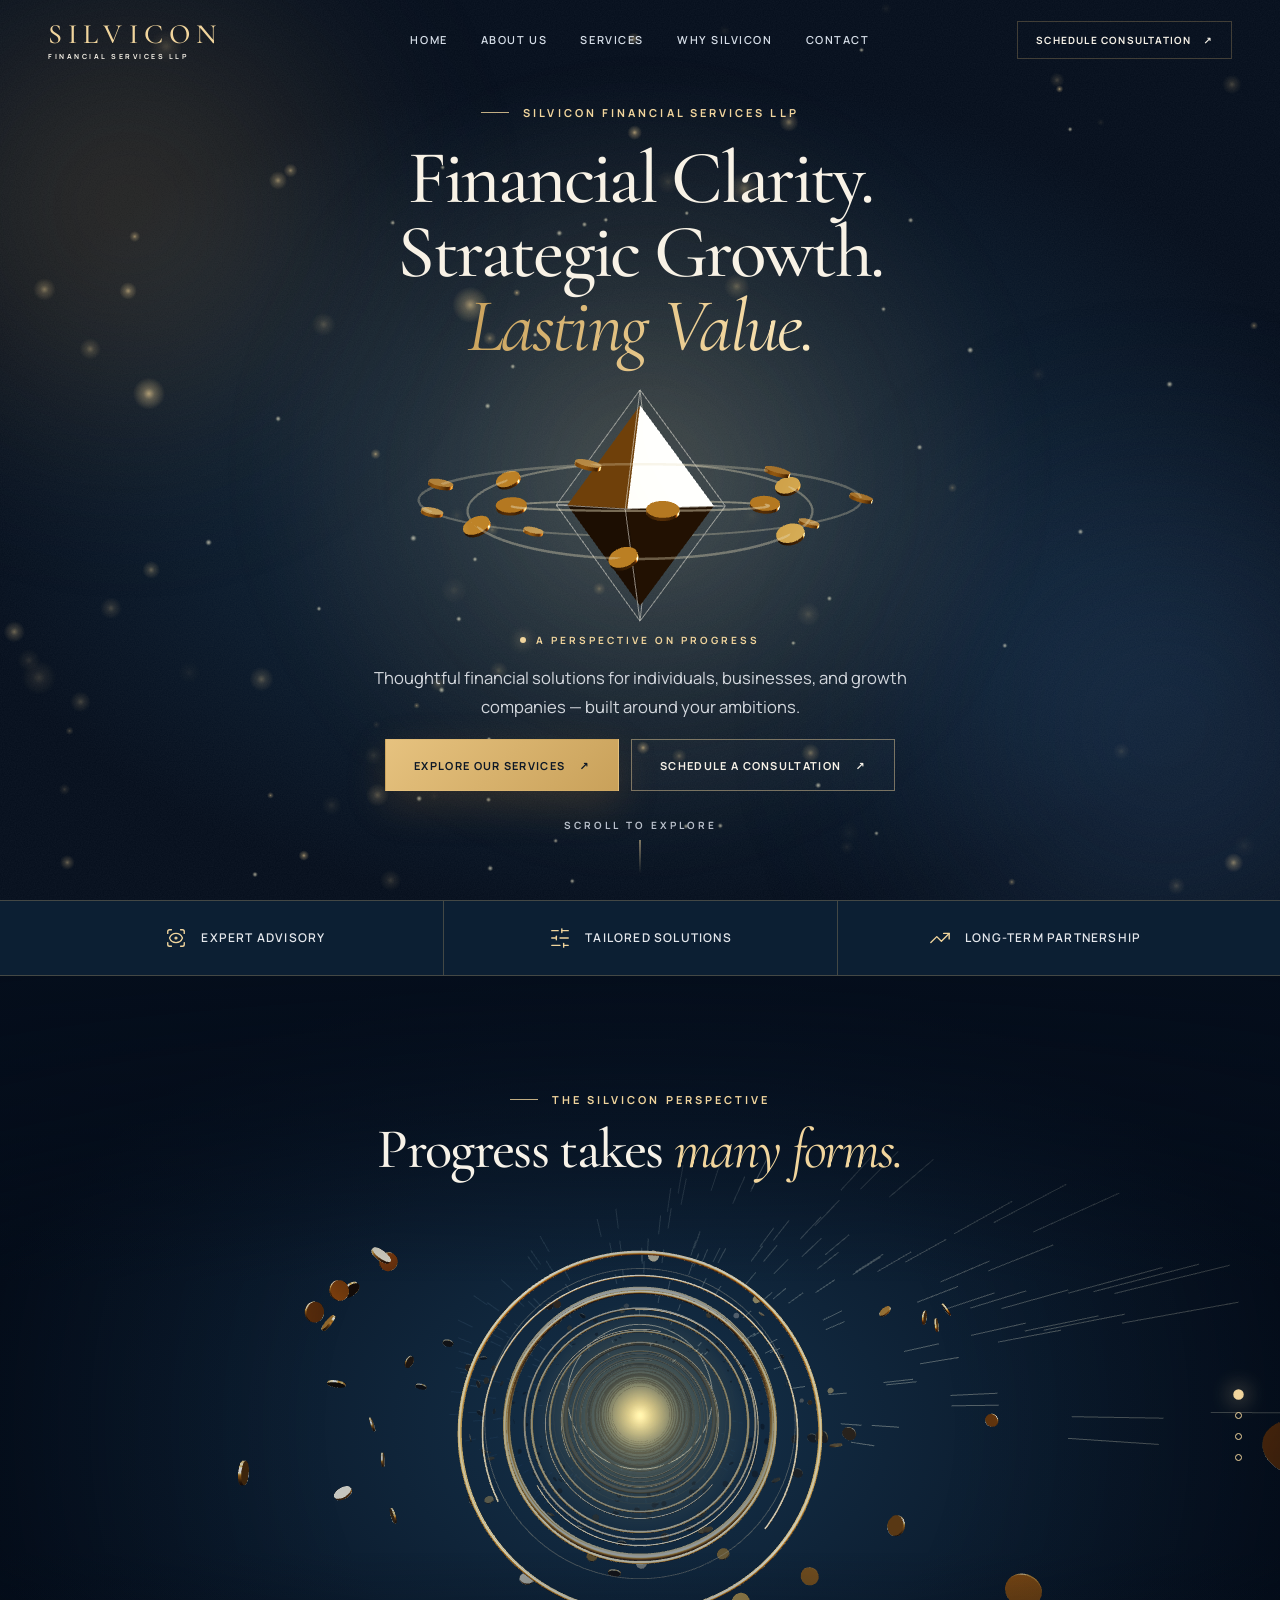
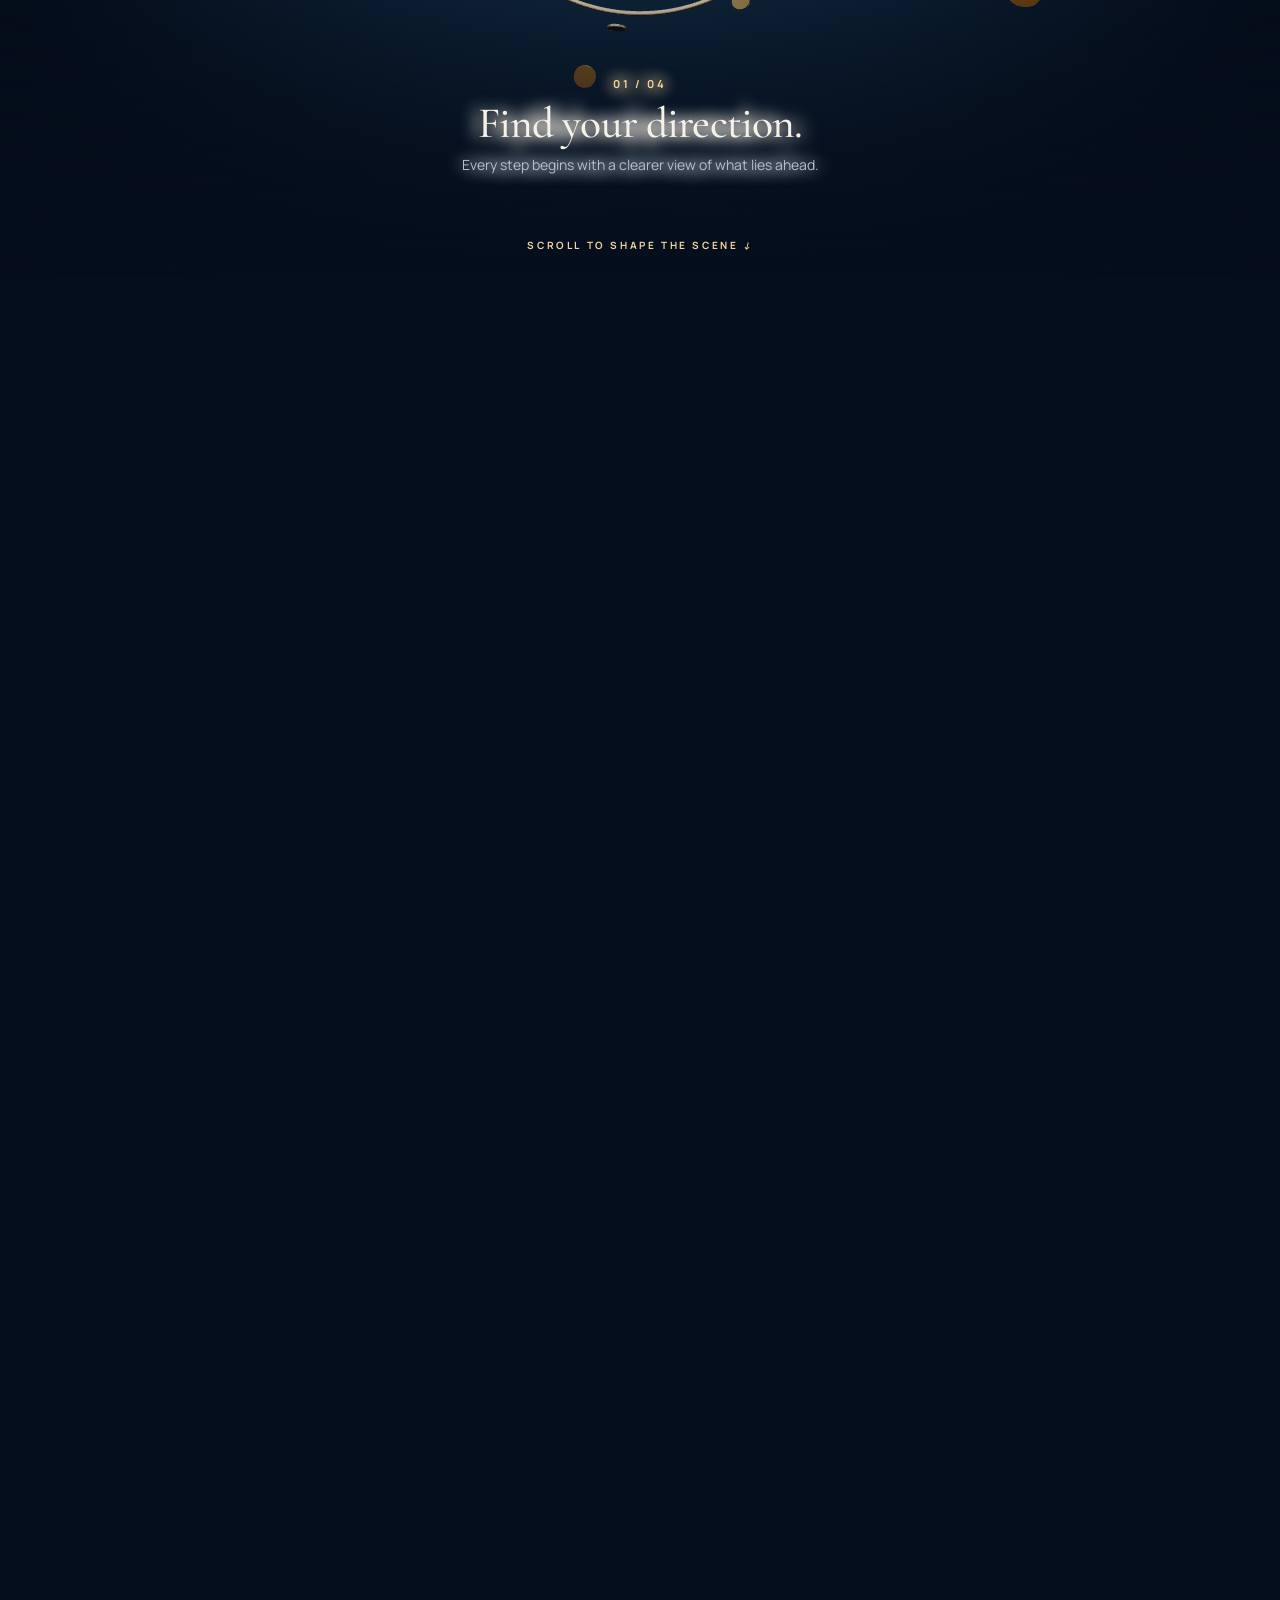
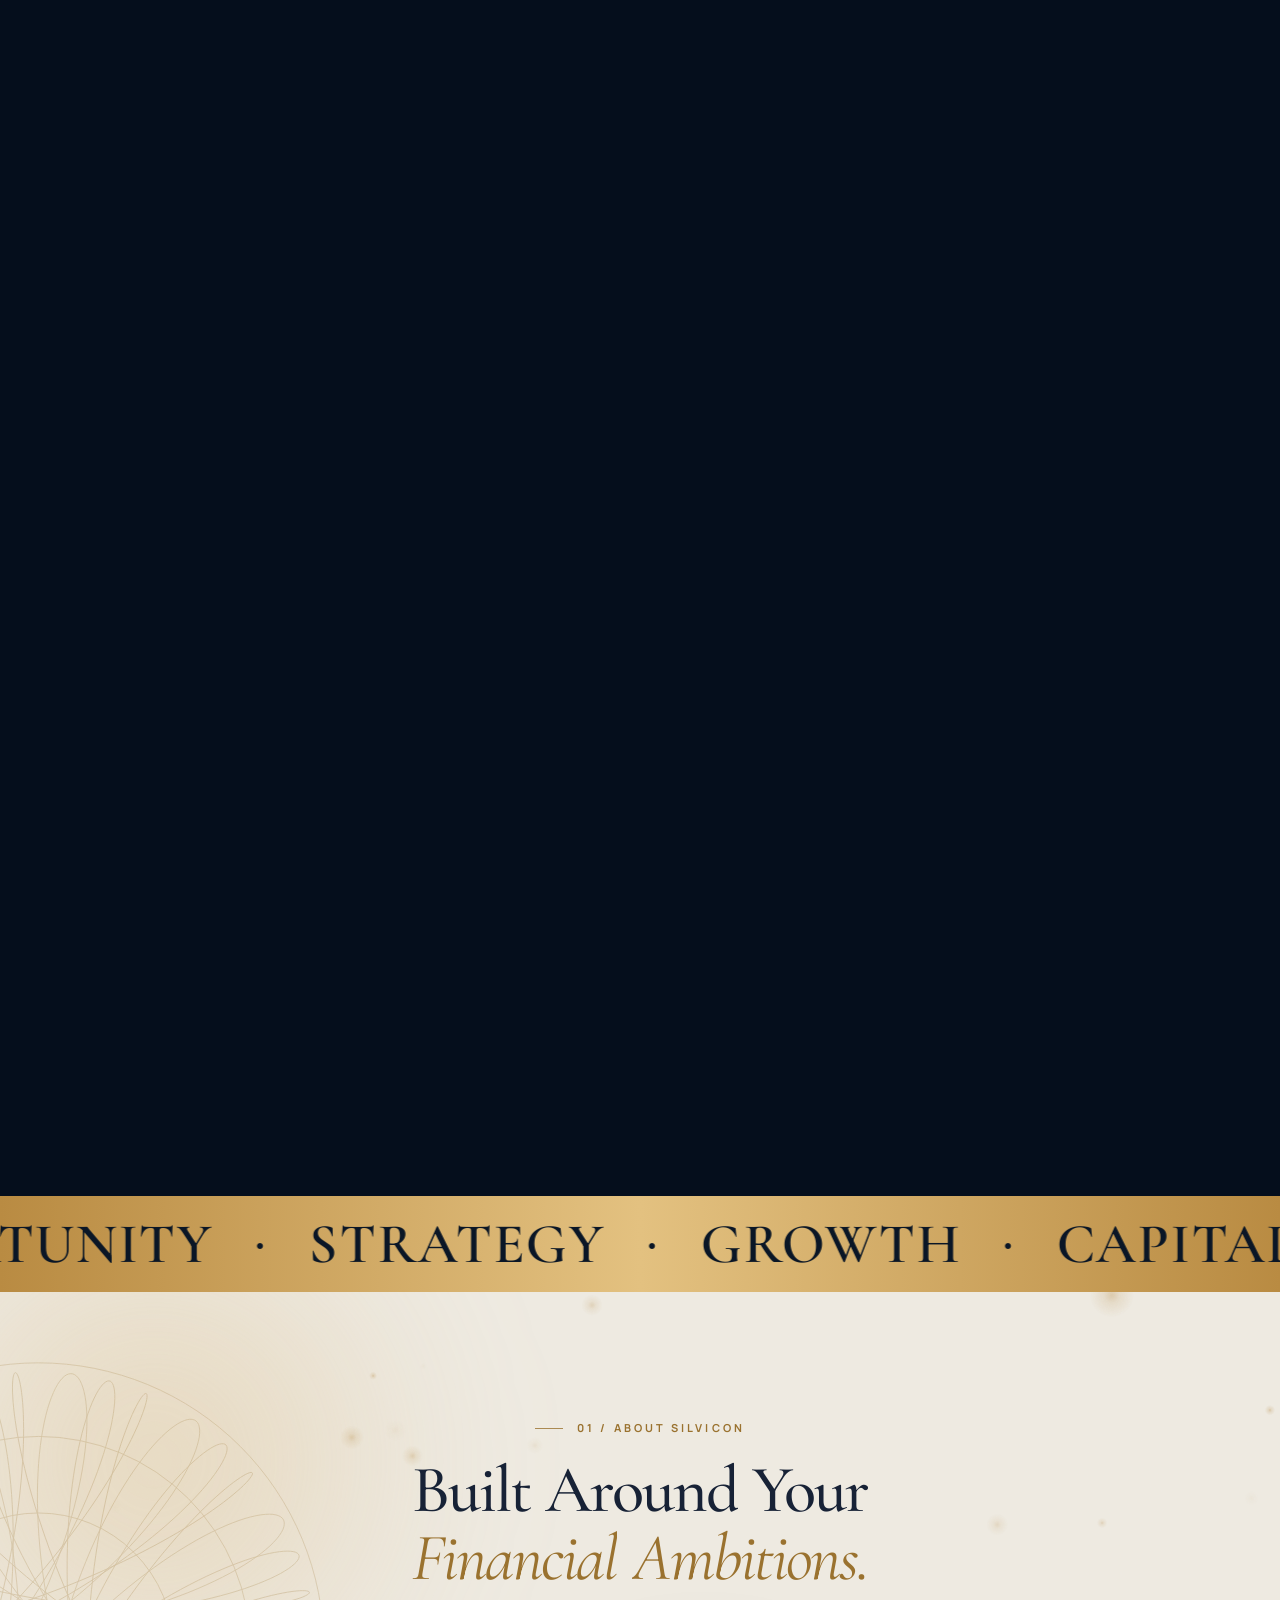
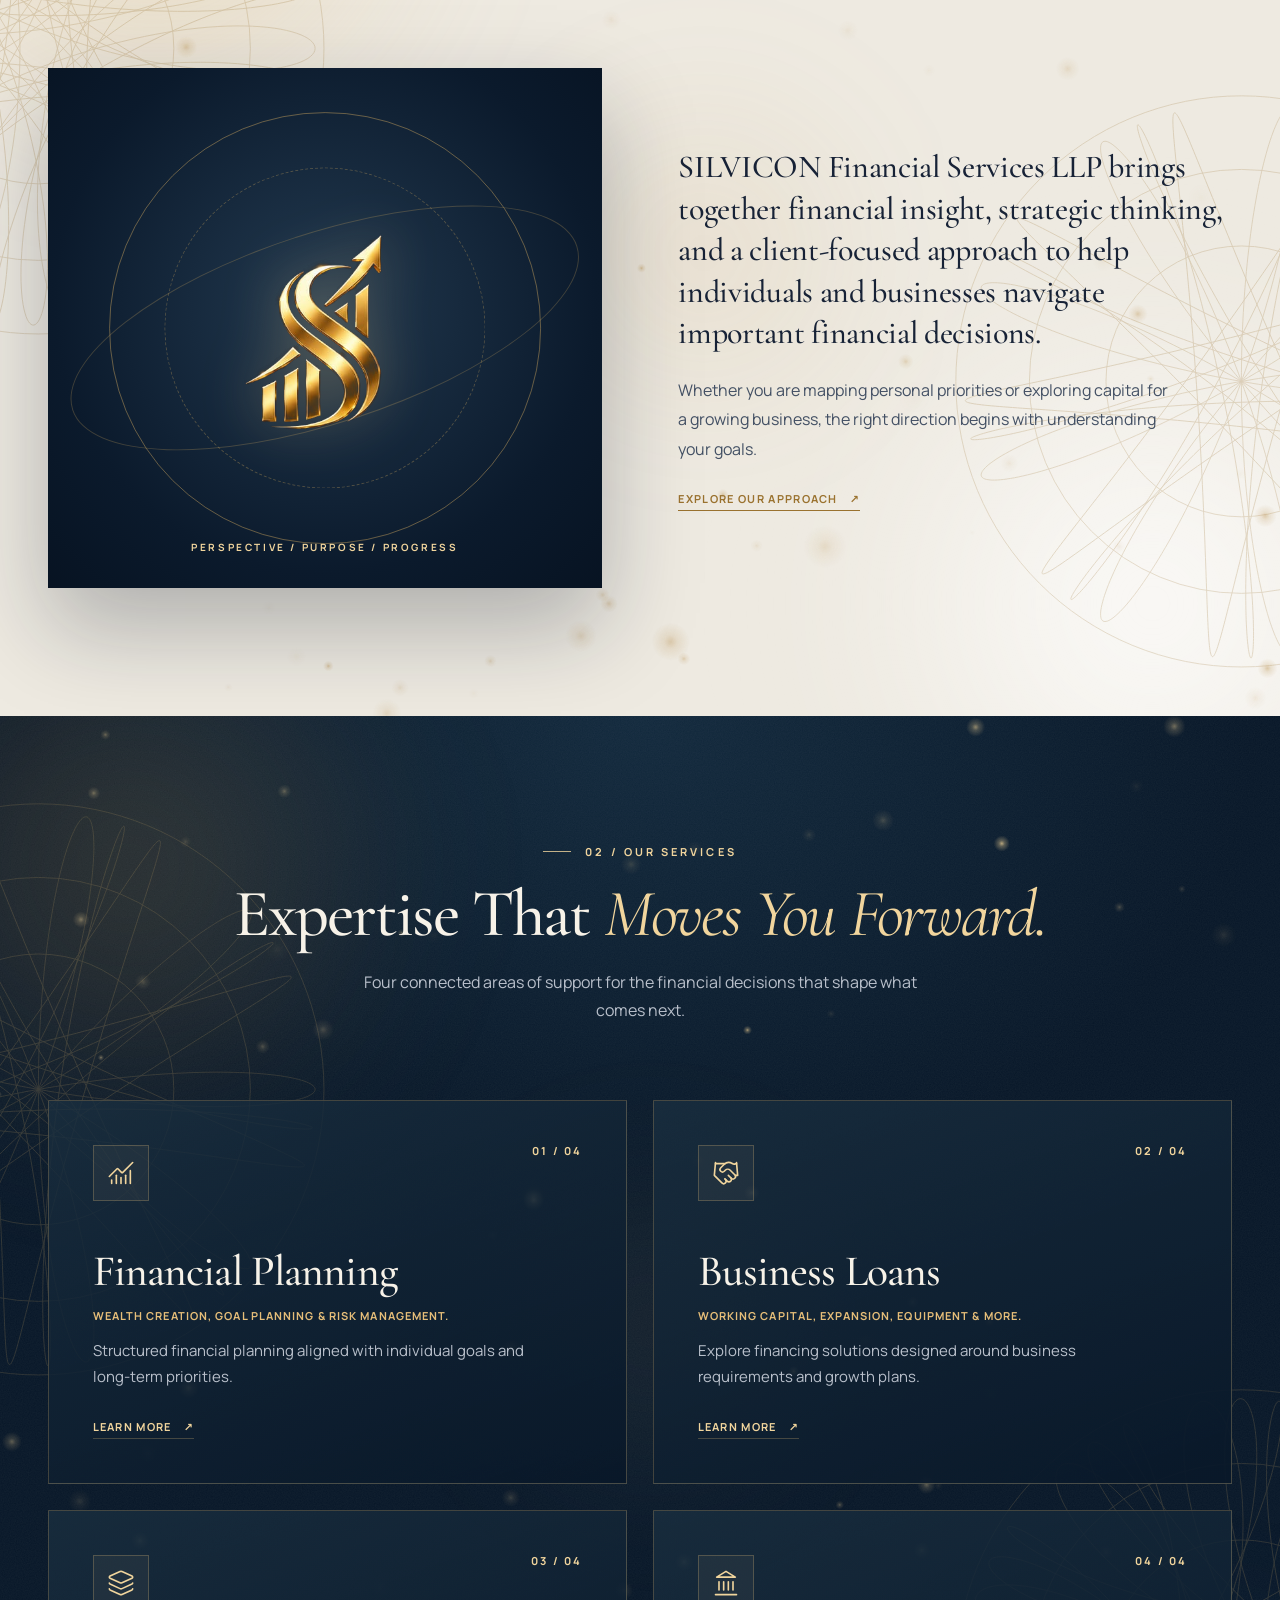
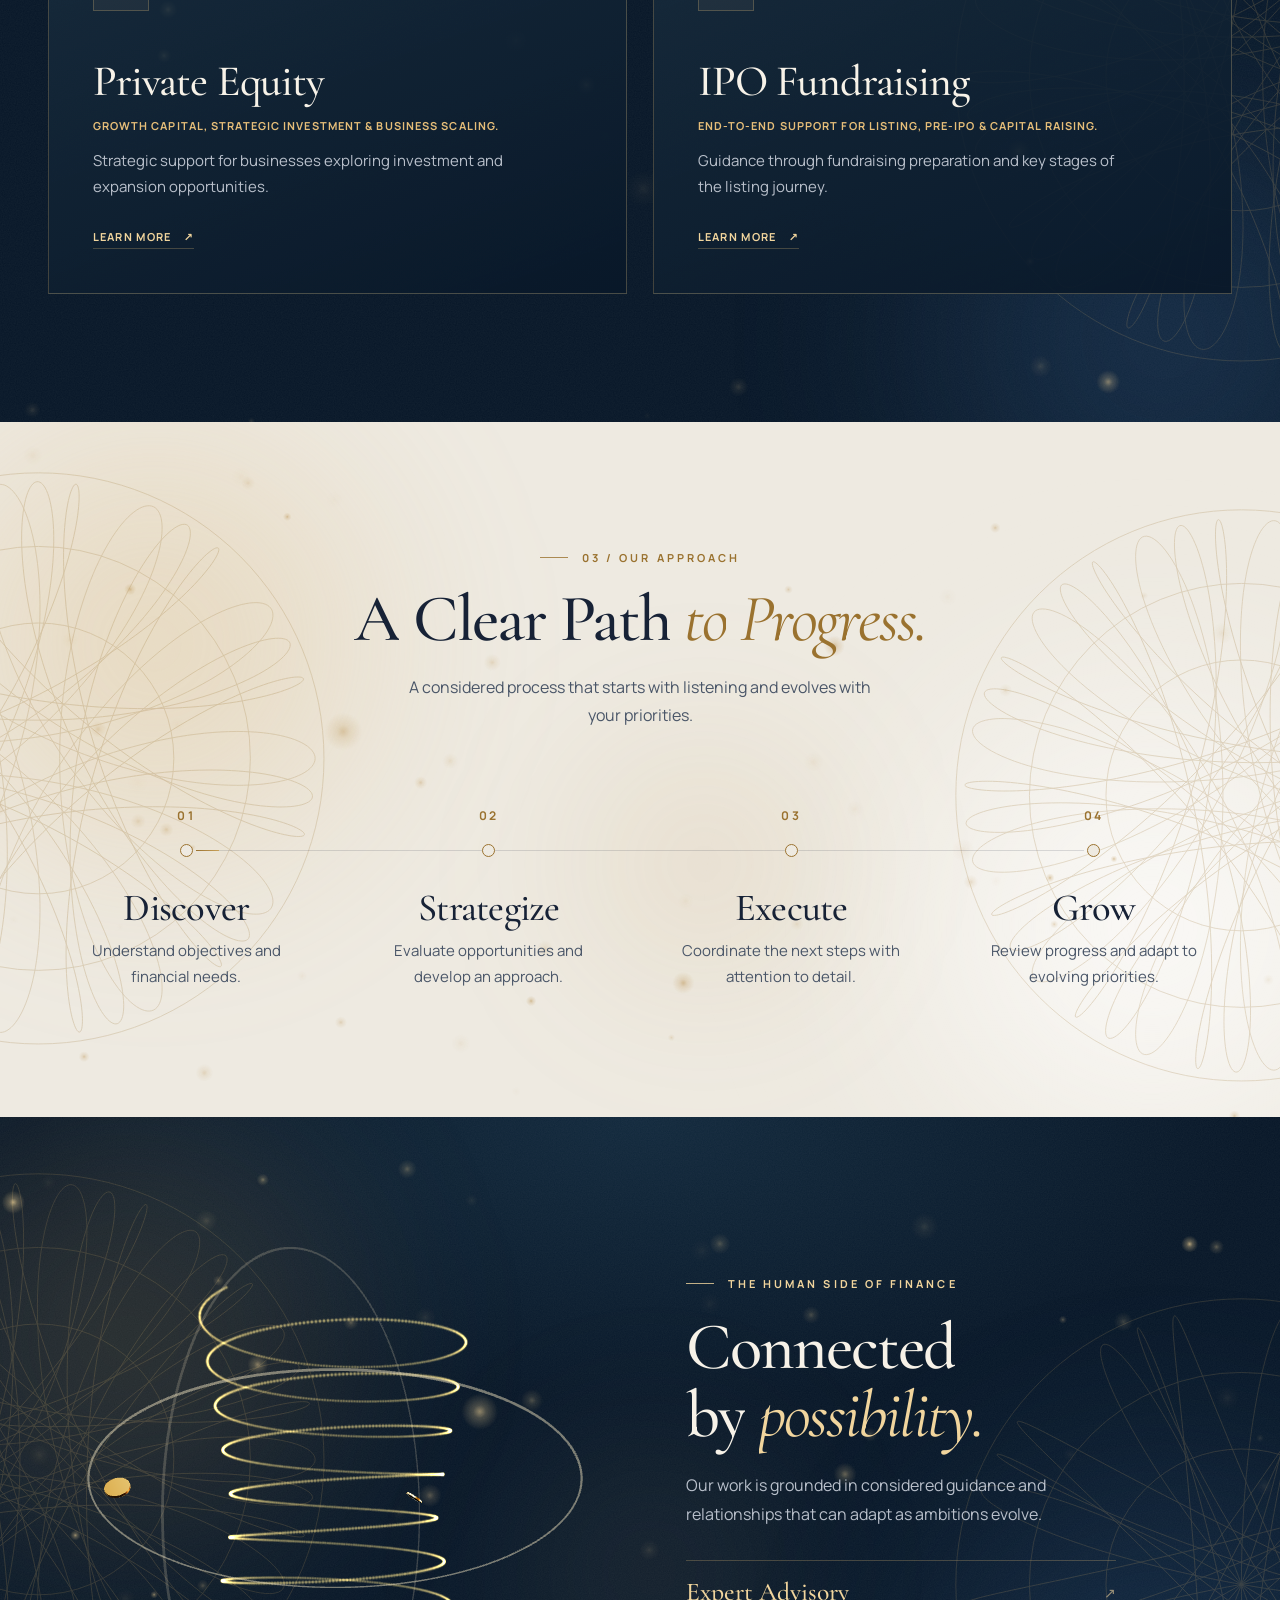
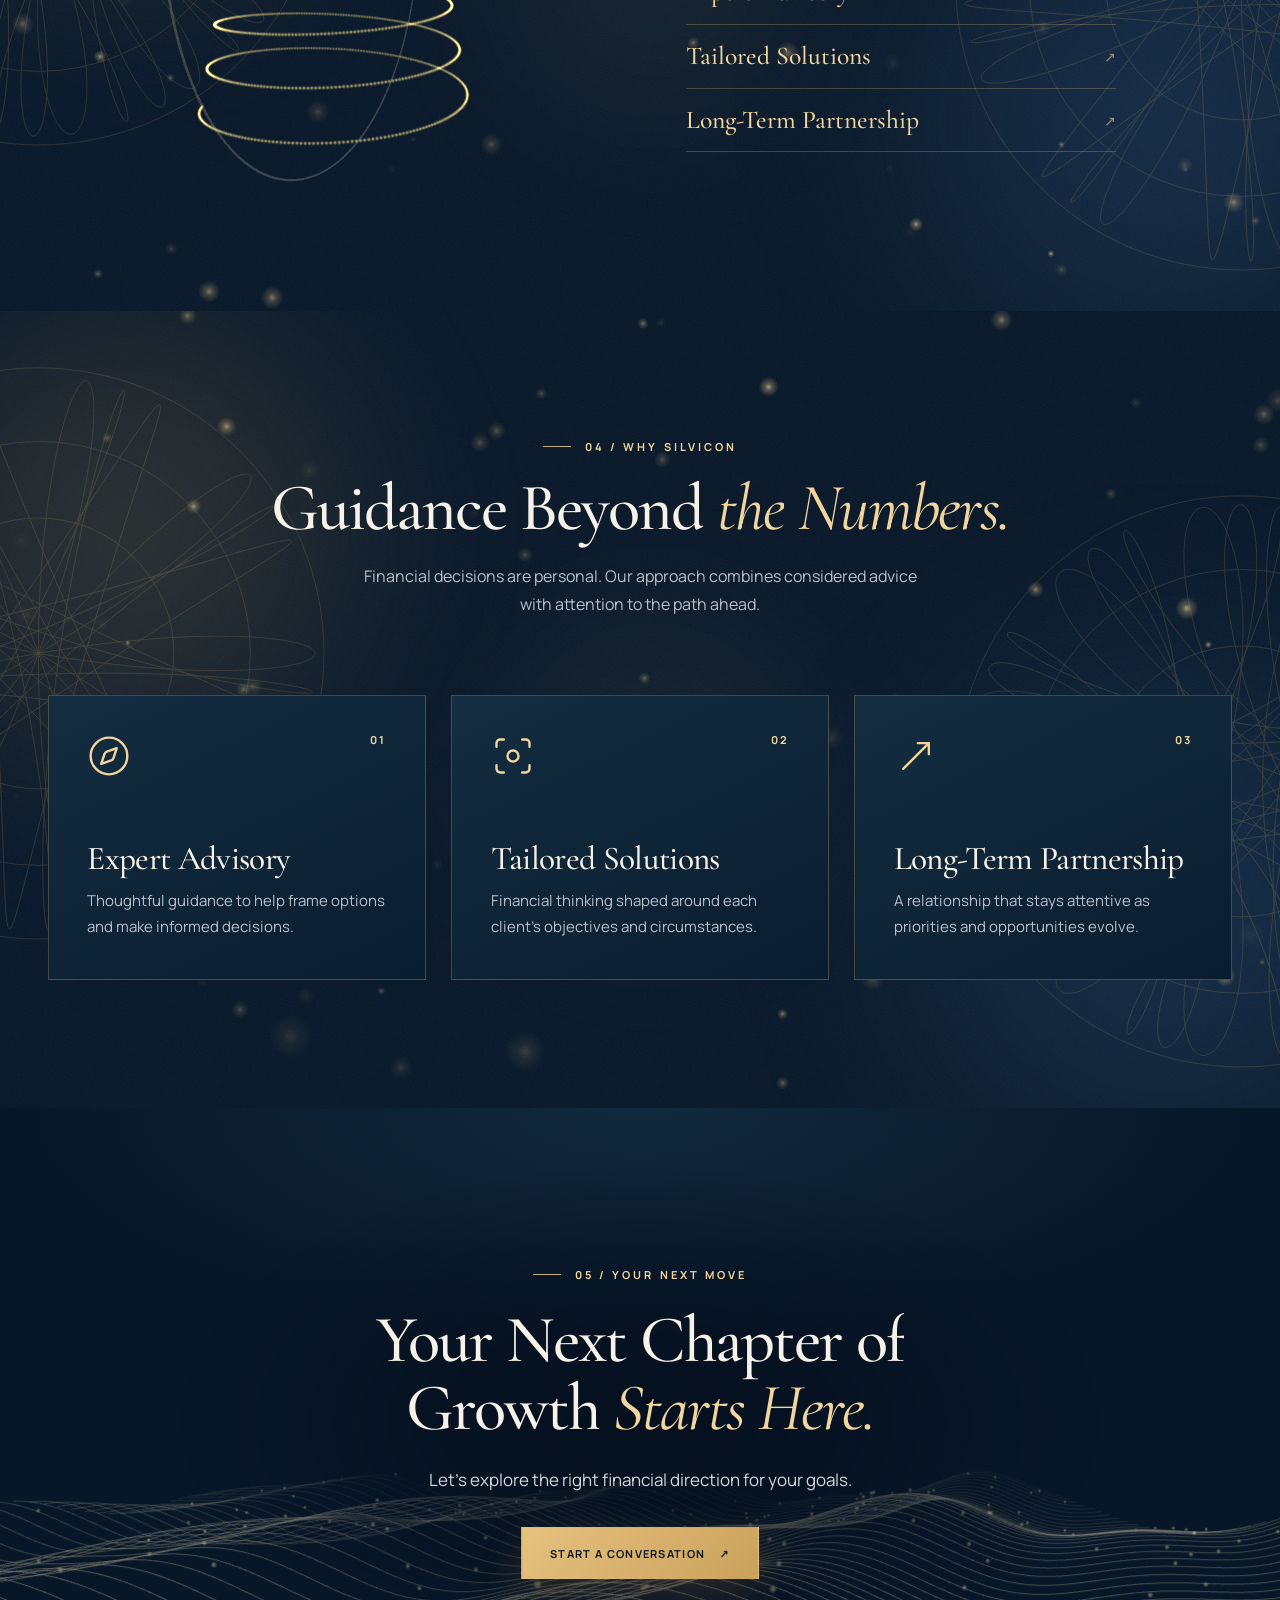
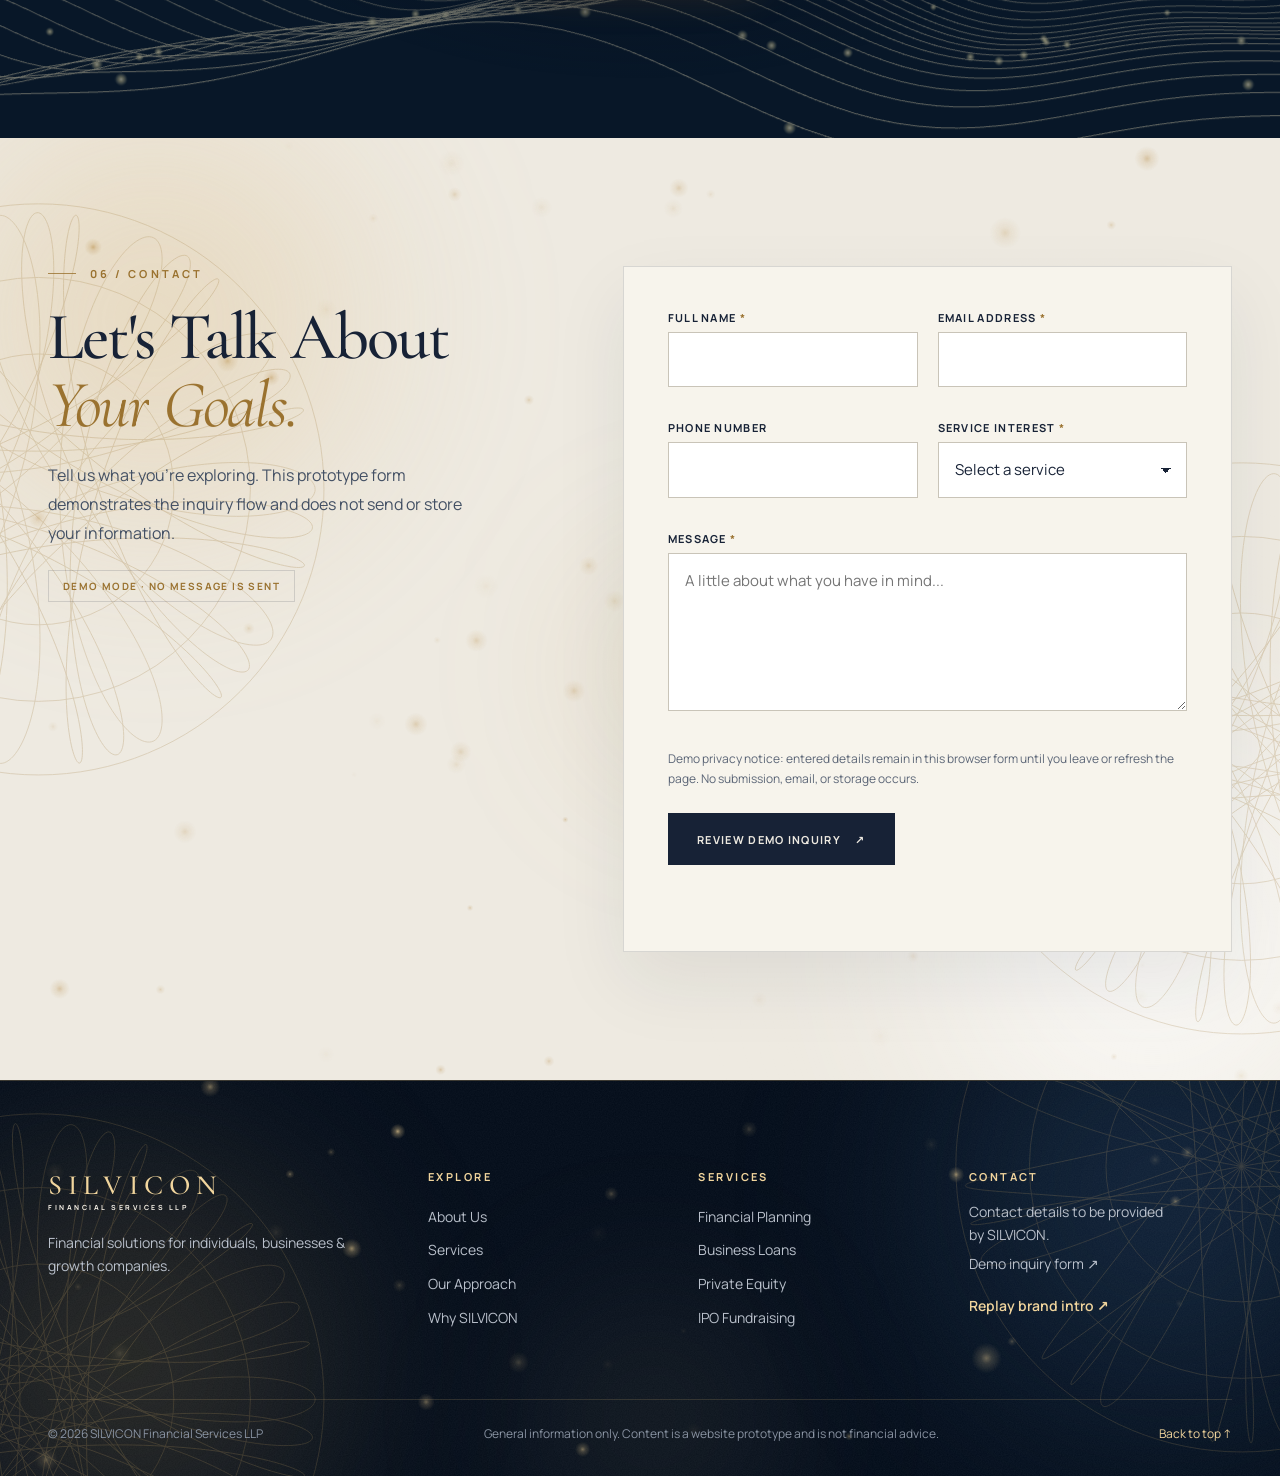
==== index.html @ b4f7c181 "3D crystal hero and animated living globe Co-Authored-By: Claude Sonnet 5.5 <noreply@anthropic.com> " ====
<!doctype html>
<html lang="en">
<head>
<meta charset="utf-8">
<meta name="viewport" content="width=device-width,initial-scale=1">
<meta name="theme-color" content="#050e1c">
<meta name="description" content="SILVICON Financial Services LLP offers financial solutions for individuals, businesses and growth companies.">
<title>SILVICON — Financial Clarity. Strategic Growth.</title>
<script>
  // Motion flag is set before first paint so the hero never flashes un-animated content.
  (function () {
    var d = document.documentElement;
    if (!matchMedia('(prefers-reduced-motion: reduce)').matches) {
      d.classList.add('js');
      setTimeout(function () { d.classList.add('hero-ready'); }, 6000); // safety net
    }
  })();
</script>
<link rel="icon" href="assets/logo/emblem-extracted.png" type="image/png">
<link rel="preload" href="assets/fonts/cormorant-garamond-latin-500-normal.woff2" as="font" type="font/woff2" crossorigin>
<link rel="preload" href="assets/fonts/manrope-latin-wght-normal.woff2" as="font" type="font/woff2" crossorigin>
<link rel="preload" as="image" href="assets/logo/emblem-extracted.png">
<link rel="preload" as="image" href="assets/logo/wordmark-extracted.png">
<link rel="stylesheet" href="assets/vendor/lenis.css">
<link rel="stylesheet" href="css/intro.css">
<link rel="stylesheet" href="css/site.css">
<script type="importmap">
{ "imports": { "three": "./assets/vendor/three.module.js", "three/addons/": "./assets/vendor/addons/" } }
</script>
<script defer src="assets/vendor/gsap.min.js"></script>
<script defer src="assets/vendor/ScrollTrigger.min.js"></script>
<script defer src="assets/vendor/lenis.min.js"></script>
<script defer src="assets/vendor/lucide.min.js"></script>
<script defer src="js/ui.js"></script>
<script defer src="js/ambient.js"></script>
<script type="module" src="js/scene.js"></script>
<script type="module" src="js/intro-animation.js"></script>
<script type="module" src="js/motion.js"></script>
</head>
<body>
<div class="scroll-progress" aria-hidden="true"></div>
<div class="cursor-glow" aria-hidden="true"></div>

<div class="intro-overlay" id="intro-overlay" role="region" aria-label="Silvicon brand introduction" aria-hidden="true">
  <canvas class="intro-canvas" id="intro-canvas" aria-hidden="true"></canvas>
  <div class="intro-fallback-particles" aria-hidden="true"></div>
  <button class="intro-skip" id="intro-skip" type="button">SKIP INTRO ↗</button>
  <div class="intro-center" aria-hidden="true">
    <div class="intro-emblem"><img src="assets/logo/emblem-extracted.png" alt=""></div>
    <div class="intro-brand-clip"><div class="intro-wordmark"><img src="assets/logo/wordmark-extracted.png" alt=""></div></div>
    <p class="intro-tagline">FINANCIAL CLARITY · STRATEGIC GROWTH</p>
  </div>
  <div class="intro-ribbon" aria-hidden="true"></div>
  <div class="intro-progress" aria-hidden="true"><span></span></div>
</div>

<a class="skip-link" href="#main">Skip to content</a>

<header class="header" id="top">
  <div class="header-inner">
    <a class="wordmark" href="#home" aria-label="Silvicon home"><span>SILVICON</span><small>FINANCIAL SERVICES LLP</small></a>
    <nav class="nav" id="nav" aria-label="Main navigation">
      <a href="#home">Home</a>
      <a href="#about">About Us</a>
      <a href="#services">Services</a>
      <a href="#why">Why SILVICON</a>
      <a href="#contact">Contact</a>
      <a class="nav-cta nav-cta-mobile" href="#contact">Schedule Consultation <span aria-hidden="true">↗</span></a>
    </nav>
    <a class="nav-cta" href="#contact">Schedule Consultation <span aria-hidden="true">↗</span></a>
    <button class="menu-button" type="button" aria-label="Open menu" aria-controls="nav" aria-expanded="false"><span></span><span></span></button>
  </div>
</header>

<main id="main">

  <!-- HERO -->
  <section class="hero" id="home" data-ambient="dark" aria-labelledby="hero-heading">
    <div class="hero-glow" aria-hidden="true"></div>
    <canvas class="hero-3d" id="hero-3d" aria-hidden="true"></canvas>
    <div class="wrap hero-inner">
      <div class="hero-copy">
        <p class="eyebrow"><span class="line"></span>SILVICON FINANCIAL SERVICES LLP</p>
        <h1 id="hero-heading">
          <span class="mask"><span>Financial Clarity.</span></span>
          <span class="mask"><span>Strategic Growth.</span></span>
          <span class="mask"><span><em>Lasting Value.</em></span></span>
        </h1>
      </div>
      <div class="hero-visual" aria-hidden="true"></div>
      <div class="hero-end">
        <p class="visual-label"><span class="visual-dot"></span>A PERSPECTIVE ON PROGRESS</p>
        <p class="lead">Thoughtful financial solutions for individuals, businesses, and growth companies — built around your ambitions.</p>
        <div class="hero-actions">
          <a class="button button-gold" href="#services">Explore Our Services <span aria-hidden="true">↗</span></a>
          <a class="button button-outline" href="#contact">Schedule a Consultation <span aria-hidden="true">↗</span></a>
        </div>
      </div>
    </div>
    <a class="hero-foot" href="#trust"><span>SCROLL TO EXPLORE</span><i aria-hidden="true"></i></a>
  </section>

  <!-- TRUST BAR -->
  <div class="trust" id="trust" aria-label="Our values">
    <div class="wrap trust-inner">
      <div><i data-lucide="scan-eye" aria-hidden="true"></i><span>Expert Advisory</span></div>
      <div><i data-lucide="sliders-horizontal" aria-hidden="true"></i><span>Tailored Solutions</span></div>
      <div><i data-lucide="trending-up" aria-hidden="true"></i><span>Long-Term Partnership</span></div>
    </div>
  </div>

  <!-- 3D JOURNEY (pinned, scroll-scrubbed) -->
  <section class="journey" id="journey" aria-label="A journey in capital and growth">
    <div class="journey-stage">
      <canvas id="journey-canvas" aria-hidden="true"></canvas>
      <div class="journey-copy">
        <p class="eyebrow"><span class="line"></span>THE SILVICON PERSPECTIVE</p>
        <h2>Progress takes <em>many forms.</em></h2>
      </div>
      <div class="journey-beats">
        <div class="journey-beat active"><span>01 / 04</span><h3>Find your direction.</h3><p>Every step begins with a clearer view of what lies ahead.</p></div>
        <div class="journey-beat"><span>02 / 04</span><h3>Explore opportunity.</h3><p>New perspectives open when the right paths connect.</p></div>
        <div class="journey-beat"><span>03 / 04</span><h3>Build momentum.</h3><p>Purposeful decisions can create room for growth.</p></div>
        <div class="journey-beat"><span>04 / 04</span><h3>Move forward.</h3><p>The next chapter takes shape through considered action.</p></div>
      </div>
      <ol class="journey-dots" aria-hidden="true"><li class="on"></li><li></li><li></li><li></li></ol>
      <span class="journey-index">SCROLL TO SHAPE THE SCENE <i aria-hidden="true">↓</i></span>
    </div>
  </section>

  <!-- MARQUEE -->
  <div class="marquee" aria-hidden="true">
    <div class="marquee-track">
      <span>STRATEGY <b>•</b> GROWTH <b>•</b> CAPITAL <b>•</b> OPPORTUNITY <b>•</b></span>
      <span>STRATEGY <b>•</b> GROWTH <b>•</b> CAPITAL <b>•</b> OPPORTUNITY <b>•</b></span>
      <span>STRATEGY <b>•</b> GROWTH <b>•</b> CAPITAL <b>•</b> OPPORTUNITY <b>•</b></span>
      <span>STRATEGY <b>•</b> GROWTH <b>•</b> CAPITAL <b>•</b> OPPORTUNITY <b>•</b></span>
    </div>
  </div>

  <!-- ABOUT -->
  <section class="section about light" id="about" data-ambient="light">
    <div class="wrap">
      <header class="section-head">
        <p class="eyebrow dark"><span class="line"></span>01 / ABOUT SILVICON</p>
        <h2 data-split>Built Around Your <em>Financial Ambitions.</em></h2>
      </header>
      <div class="about-grid">
        <div class="about-graphic" aria-hidden="true">
          <div class="graphic-ring one"></div><div class="graphic-ring two"></div><div class="graphic-ring three"></div>
          <img class="graphic-core" src="assets/logo/emblem-extracted.png" alt="" loading="lazy" width="290" height="312">
          <span class="graphic-caption">PERSPECTIVE / PURPOSE / PROGRESS</span>
        </div>
        <div class="about-text" data-reveal>
          <p class="large-copy">SILVICON Financial Services LLP brings together financial insight, strategic thinking, and a client-focused approach to help individuals and businesses navigate important financial decisions.</p>
          <p>Whether you are mapping personal priorities or exploring capital for a growing business, the right direction begins with understanding your goals.</p>
          <a class="inline-link" href="#approach">Explore our approach <span aria-hidden="true">↗</span></a>
        </div>
      </div>
    </div>
  </section>

  <!-- SERVICES -->
  <section class="section services dark" id="services" data-ambient="dark">
    <div class="wrap">
      <header class="section-head">
        <p class="eyebrow"><span class="line"></span>02 / OUR SERVICES</p>
        <h2 data-split>Expertise That <em>Moves You Forward.</em></h2>
        <p class="section-sub" data-reveal>Four connected areas of support for the financial decisions that shape what comes next.</p>
      </header>
      <div class="service-grid">
        <article class="service-card">
          <span class="service-num">01 / 04</span>
          <i data-lucide="chart-no-axes-combined" aria-hidden="true"></i>
          <h3>Financial Planning</h3>
          <p class="service-sub">Wealth Creation, Goal Planning &amp; Risk Management.</p>
          <p>Structured financial planning aligned with individual goals and long-term priorities.</p>
          <button type="button" class="service-open" data-service="planning" aria-haspopup="dialog">Learn More <span aria-hidden="true">↗</span></button>
        </article>
        <article class="service-card">
          <span class="service-num">02 / 04</span>
          <i data-lucide="handshake" aria-hidden="true"></i>
          <h3>Business Loans</h3>
          <p class="service-sub">Working Capital, Expansion, Equipment &amp; More.</p>
          <p>Explore financing solutions designed around business requirements and growth plans.</p>
          <button type="button" class="service-open" data-service="loans" aria-haspopup="dialog">Learn More <span aria-hidden="true">↗</span></button>
        </article>
        <article class="service-card">
          <span class="service-num">03 / 04</span>
          <i data-lucide="layers-3" aria-hidden="true"></i>
          <h3>Private Equity</h3>
          <p class="service-sub">Growth Capital, Strategic Investment &amp; Business Scaling.</p>
          <p>Strategic support for businesses exploring investment and expansion opportunities.</p>
          <button type="button" class="service-open" data-service="equity" aria-haspopup="dialog">Learn More <span aria-hidden="true">↗</span></button>
        </article>
        <article class="service-card">
          <span class="service-num">04 / 04</span>
          <i data-lucide="landmark" aria-hidden="true"></i>
          <h3>IPO Fundraising</h3>
          <p class="service-sub">End-to-End Support for Listing, Pre-IPO &amp; Capital Raising.</p>
          <p>Guidance through fundraising preparation and key stages of the listing journey.</p>
          <button type="button" class="service-open" data-service="ipo" aria-haspopup="dialog">Learn More <span aria-hidden="true">↗</span></button>
        </article>
      </div>
    </div>
  </section>

  <!-- APPROACH -->
  <section class="section approach light" id="approach" data-ambient="light">
    <div class="wrap">
      <header class="section-head">
        <p class="eyebrow dark"><span class="line"></span>03 / OUR APPROACH</p>
        <h2 data-split>A Clear Path <em>to Progress.</em></h2>
        <p class="section-sub" data-reveal>A considered process that starts with listening and evolves with your priorities.</p>
      </header>
      <div class="timeline">
        <div class="timeline-line" aria-hidden="true"><span></span></div>
        <article><span class="step-num">01</span><div class="step-dot"></div><h3>Discover</h3><p>Understand objectives and financial needs.</p></article>
        <article><span class="step-num">02</span><div class="step-dot"></div><h3>Strategize</h3><p>Evaluate opportunities and develop an approach.</p></article>
        <article><span class="step-num">03</span><div class="step-dot"></div><h3>Execute</h3><p>Coordinate the next steps with attention to detail.</p></article>
        <article><span class="step-num">04</span><div class="step-dot"></div><h3>Grow</h3><p>Review progress and adapt to evolving priorities.</p></article>
      </div>
    </div>
  </section>

  <!-- UNIVERSE (3D particle sphere) -->
  <section class="section universe dark" id="universe" data-ambient="dark">
    <div class="wrap universe-grid">
      <div class="universe-visual" aria-label="Interactive three-dimensional sphere of gold particles" role="img">
        <canvas id="universe-canvas" aria-hidden="true"></canvas>
        <div class="universe-fallback" aria-hidden="true"></div>
      </div>
      <div class="universe-copy">
        <p class="eyebrow"><span class="line"></span>THE HUMAN SIDE OF FINANCE</p>
        <h2 data-split>Connected by <em>possibility.</em></h2>
        <p data-reveal>Our work is grounded in considered guidance and relationships that can adapt as ambitions evolve.</p>
        <ul class="universe-list" data-reveal>
          <li>Expert Advisory</li><li>Tailored Solutions</li><li>Long-Term Partnership</li>
        </ul>
      </div>
    </div>
  </section>

  <!-- WHY -->
  <section class="section why dark alt" id="why" data-ambient="dark">
    <div class="wrap">
      <header class="section-head">
        <p class="eyebrow"><span class="line"></span>04 / WHY SILVICON</p>
        <h2 data-split>Guidance Beyond <em>the Numbers.</em></h2>
        <p class="section-sub" data-reveal>Financial decisions are personal. Our approach combines considered advice with attention to the path ahead.</p>
      </header>
      <div class="why-grid">
        <article><span class="why-num">01</span><i data-lucide="compass" aria-hidden="true"></i><h3>Expert Advisory</h3><p>Thoughtful guidance to help frame options and make informed decisions.</p></article>
        <article><span class="why-num">02</span><i data-lucide="focus" aria-hidden="true"></i><h3>Tailored Solutions</h3><p>Financial thinking shaped around each client’s objectives and circumstances.</p></article>
        <article><span class="why-num">03</span><i data-lucide="move-up-right" aria-hidden="true"></i><h3>Long-Term Partnership</h3><p>A relationship that stays attentive as priorities and opportunities evolve.</p></article>
      </div>
    </div>
  </section>

  <!-- CTA -->
  <section class="section cta dark">
    <div class="cta-wave" aria-hidden="true"></div>
    <div class="cta-visual" aria-hidden="true"><canvas id="cta-canvas"></canvas></div>
    <div class="wrap cta-inner">
      <p class="eyebrow"><span class="line"></span>05 / YOUR NEXT MOVE</p>
      <h2 data-split>Your Next Chapter of Growth <em>Starts Here.</em></h2>
      <p data-reveal>Let's explore the right financial direction for your goals.</p>
      <a class="button button-gold" href="#contact">Start a Conversation <span aria-hidden="true">↗</span></a>
    </div>
  </section>

  <!-- CONTACT -->
  <section class="section contact light" id="contact" data-ambient="light">
    <div class="wrap contact-grid">
      <div class="contact-intro">
        <p class="eyebrow dark"><span class="line"></span>06 / CONTACT</p>
        <h2 data-split>Let's Talk About <em>Your Goals.</em></h2>
        <p data-reveal>Tell us what you're exploring. This prototype form demonstrates the inquiry flow and does not send or store your information.</p>
        <div class="demo-label">DEMO MODE · NO MESSAGE IS SENT</div>
      </div>
      <form id="contact-form" novalidate data-reveal>
        <div class="form-row">
          <div class="field"><label for="full-name">Full name <span>*</span></label><input id="full-name" name="name" autocomplete="name" required><small class="error" id="name-error"></small></div>
          <div class="field"><label for="email">Email address <span>*</span></label><input id="email" name="email" type="email" autocomplete="email" required><small class="error" id="email-error"></small></div>
        </div>
        <div class="form-row">
          <div class="field"><label for="phone">Phone number</label><input id="phone" name="phone" type="tel" autocomplete="tel"><small class="error" id="phone-error"></small></div>
          <div class="field"><label for="interest">Service interest <span>*</span></label>
            <select id="interest" name="interest" required><option value="">Select a service</option><option>Financial Planning</option><option>Business Loans</option><option>Private Equity</option><option>IPO Fundraising</option><option>General Inquiry</option></select>
            <small class="error" id="interest-error"></small></div>
        </div>
        <div class="field"><label for="message">Message <span>*</span></label><textarea id="message" name="message" rows="5" required placeholder="A little about what you have in mind..."></textarea><small class="error" id="message-error"></small></div>
        <p class="privacy">Demo privacy notice: entered details remain in this browser form until you leave or refresh the page. No submission, email, or storage occurs.</p>
        <button class="button button-dark" type="submit">Review Demo Inquiry <span aria-hidden="true">↗</span></button>
        <p class="form-status" id="form-status" role="status" aria-live="polite"></p>
      </form>
    </div>
  </section>
</main>

<footer class="footer" data-ambient="dark">
  <div class="wrap">
    <div class="footer-main">
      <div class="footer-brand">
        <a class="wordmark" href="#home"><span>SILVICON</span><small>FINANCIAL SERVICES LLP</small></a>
        <p>Financial solutions for individuals, businesses &amp; growth companies.</p>
      </div>
      <div><h3>EXPLORE</h3><a href="#about">About Us</a><a href="#services">Services</a><a href="#approach">Our Approach</a><a href="#why">Why SILVICON</a></div>
      <div><h3>SERVICES</h3><a href="#services">Financial Planning</a><a href="#services">Business Loans</a><a href="#services">Private Equity</a><a href="#services">IPO Fundraising</a></div>
      <div><h3>CONTACT</h3><p>Contact details to be provided by SILVICON.</p><a href="#contact">Demo inquiry form ↗</a><button type="button" id="replay-intro" class="replay-intro">Replay brand intro ↗</button></div>
    </div>
    <div class="footer-bottom">
      <p>© <span id="year"></span> SILVICON Financial Services LLP</p>
      <p>General information only. Content is a website prototype and is not financial advice.</p>
      <a href="#home">Back to top ↑</a>
    </div>
  </div>
</footer>

<dialog id="service-dialog" aria-labelledby="dialog-title">
  <div class="dialog-inner">
    <button class="dialog-close" type="button" aria-label="Close service details">×</button>
    <p class="eyebrow dark"><span class="line"></span>SILVICON SERVICES</p>
    <h2 id="dialog-title"></h2>
    <p id="dialog-copy"></p>
    <ul id="dialog-points"></ul>
    <a class="button button-dark" href="#contact" id="dialog-contact">Discuss this service <span aria-hidden="true">↗</span></a>
  </div>
</dialog>
</body>
</html>
---- assets/vendor/lenis.css ----
html.lenis,
html.lenis body {
  height: auto;
}

.lenis:not(.lenis-autoToggle).lenis-stopped {
  overflow: clip;
}

.lenis [data-lenis-prevent],
.lenis [data-lenis-prevent-wheel],
.lenis [data-lenis-prevent-touch],
.lenis [data-lenis-prevent-vertical],
.lenis [data-lenis-prevent-horizontal] {
  overscroll-behavior: contain;
}

.lenis.lenis-smooth iframe {
  pointer-events: none;
}

.lenis.lenis-autoToggle {
  transition-property: overflow;
  transition-duration: 1ms;
  transition-behavior: allow-discrete;
}
---- css/intro.css ----
.intro-overlay{position:fixed;z-index:200;inset:0;display:none;overflow:hidden;background:#061426;color:#fff0ba;isolation:isolate}.intro-overlay.active{display:block}.intro-overlay:before{content:"";position:absolute;inset:0;background:radial-gradient(circle at 50% 47%,rgba(184,130,43,.15),transparent 38%),linear-gradient(160deg,#061426,#0a1c31 55%,#061426)}.intro-overlay:after{content:"";position:absolute;left:-20%;right:-20%;top:54%;height:1px;background:linear-gradient(90deg,transparent,rgba(243,209,122,.23),transparent);transform:rotate(-8deg)}.intro-canvas{position:absolute;inset:0;width:100%;height:100%;pointer-events:none;background:#061426}.intro-center{position:absolute;z-index:3;inset:0;display:flex;flex-direction:column;align-items:center;justify-content:center;pointer-events:none;transform-style:preserve-3d}.intro-emblem{position:relative;width:290px;height:312px;overflow:hidden;filter:drop-shadow(0 15px 25px rgba(0,0,0,.45)) drop-shadow(0 0 26px rgba(231,180,79,.2));transform-origin:center}.intro-emblem img{position:absolute;max-width:none;width:290px;height:312px;left:0;top:0}.intro-emblem:after{content:"";position:absolute;inset:0;background:linear-gradient(105deg,transparent 37%,rgba(255,244,191,.65) 50%,transparent 63%);mix-blend-mode:screen;transform:translateX(-150%);opacity:0}.intro-emblem.sweep:after{animation:introSweep .75s ease-in-out forwards}.intro-wordmark{position:relative;width:600px;height:155px;overflow:hidden;margin-top:-9px}.intro-wordmark img{position:absolute;max-width:none;width:600px;height:155px;left:0;top:0}.intro-brand-clip{overflow:hidden;width:600px;max-width:none;flex:none}.intro-tagline{font:600 10px/1.5 Manrope,sans-serif;letter-spacing:.35em;color:#d3b56f;text-align:center;margin-top:18px}.intro-skip{position:absolute;z-index:10;top:34px;right:clamp(22px,5vw,90px);border:1px solid rgba(243,209,122,.5);background:rgba(6,20,38,.45);color:#f3d17a;padding:11px 15px;font:700 10px Manrope,sans-serif;letter-spacing:.14em;cursor:pointer;transition:background .2s}.intro-skip:hover,.intro-skip:focus-visible{background:#d4af37;color:#061426}.intro-progress{position:absolute;z-index:5;bottom:38px;left:50%;transform:translateX(-50%);width:140px;height:1px;background:rgba(243,209,122,.22)}.intro-progress span{display:block;width:0;height:100%;background:#f3d17a;box-shadow:0 0 12px #f3d17a}.intro-ribbon{position:absolute;z-index:4;left:-20%;right:-20%;top:53%;height:3px;background:linear-gradient(90deg,transparent,#9c6d2d 25%,#fff0ba 48%,#d4af37 62%,transparent);box-shadow:0 0 18px rgba(243,209,122,.8),0 0 50px rgba(212,175,55,.28);transform:translateX(-120%) rotate(-4deg);opacity:0;pointer-events:none}.intro-fallback-particles{position:absolute;inset:0;pointer-events:none;opacity:0;background-image:radial-gradient(circle,#d4af37 1px,transparent 2px),radial-gradient(circle,#f3d17a 1px,transparent 2px);background-size:93px 109px,151px 173px;background-position:20px 30px,70px 80px;mask-image:radial-gradient(circle at center,#000,transparent 75%)}body.intro-playing{overflow:hidden}body.intro-playing .header,body.intro-playing .hero-copy,body.intro-playing .hero-foot{opacity:0}.replay-intro{display:block;background:none;border:0;color:#f3d17a;padding:0;margin-top:14px;font:600 11px Manrope,sans-serif;text-align:left;cursor:pointer}.replay-intro:hover{text-decoration:underline}@keyframes introSweep{0%{transform:translateX(-150%);opacity:0}15%{opacity:.75}100%{transform:translateX(150%);opacity:0}}@media(max-width:700px){.intro-center{transform:scale(.72)}.intro-skip{top:22px;right:22px}.intro-progress{bottom:25px}}@media(max-width:420px){.intro-center{transform:scale(.54)}.intro-tagline{font-size:9px}}@media(prefers-reduced-motion:reduce){.intro-overlay{display:none!important}body.intro-playing{overflow:auto}body.intro-playing .header,body.intro-playing .hero-copy,body.intro-playing .hero-foot{opacity:1}}
---- css/site.css ----
/* ==========================================================================
   SILVICON — single design system
   One container, one spacing scale, one type scale. No override layers.
   ========================================================================== */

@font-face{font-family:"Cormorant Garamond";font-weight:400;font-style:normal;font-display:swap;src:url(../assets/fonts/cormorant-garamond-latin-400-normal.woff2) format("woff2")}
@font-face{font-family:"Cormorant Garamond";font-weight:500;font-style:normal;font-display:swap;src:url(../assets/fonts/cormorant-garamond-latin-500-normal.woff2) format("woff2")}
@font-face{font-family:"Cormorant Garamond";font-weight:600;font-style:normal;font-display:swap;src:url(../assets/fonts/cormorant-garamond-latin-600-normal.woff2) format("woff2")}
@font-face{font-family:"Cormorant Garamond";font-weight:400;font-style:italic;font-display:swap;src:url(../assets/fonts/cormorant-garamond-latin-400-italic.woff2) format("woff2")}
@font-face{font-family:"Cormorant Garamond";font-weight:500;font-style:italic;font-display:swap;src:url(../assets/fonts/cormorant-garamond-latin-500-italic.woff2) format("woff2")}
@font-face{font-family:Manrope;font-weight:200 800;font-style:normal;font-display:swap;src:url(../assets/fonts/manrope-latin-wght-normal.woff2) format("woff2")}

:root{
  /* colour */
  --navy:#050e1c; --navy-2:#081728; --navy-3:#0c1f33;
  --paper:#eeeae1; --ink:#172236;
  --gold:#c9a15a; --gold-deep:#9a722f; --bright:#f1d59d; --cream:#f7f2e8;
  --muted:#b9c0cb; --edge:rgba(227,191,122,.26); --edge-dark:rgba(23,34,54,.14);
  /* type */
  --serif:"Cormorant Garamond",Georgia,"Times New Roman",serif;
  --sans:Manrope,system-ui,-apple-system,"Segoe UI",sans-serif;
  /* layout */
  --wrap:1200px; --gutter:clamp(20px,4vw,48px);
  --header-h:80px;
  --section-y:clamp(80px,10vw,144px);
  --ease:cubic-bezier(.22,1,.36,1);
}

*,*::before,*::after{box-sizing:border-box}
html{-webkit-text-size-adjust:100%;scroll-padding-top:calc(var(--header-h) + 12px);background:var(--navy)}
body{margin:0;background:var(--navy);color:var(--cream);font:400 16px/1.7 var(--sans);overflow-x:clip;-webkit-font-smoothing:antialiased;text-rendering:optimizeLegibility}
h1,h2,h3,p,ul,ol{margin:0;padding:0}
ul,ol{list-style:none}
a{color:inherit;text-decoration:none}
img,canvas{display:block;max-width:100%}
button,input,select,textarea{font:inherit;color:inherit}
button{cursor:pointer}
::selection{background:var(--gold);color:var(--navy)}
:focus-visible{outline:2px solid var(--bright);outline-offset:4px}
.light :focus-visible{outline-color:var(--gold-deep)}

h1,h2,h3{font-family:var(--serif);font-weight:500;line-height:1.02;text-wrap:balance}
p{text-wrap:pretty}
em{font-style:italic;font-weight:400;color:var(--bright)}
.light em{color:var(--gold-deep)}

.wrap{width:min(var(--wrap),100% - var(--gutter)*2);margin-inline:auto}

.skip-link{position:fixed;z-index:1000;top:-80px;left:20px;padding:10px 16px;background:var(--bright);color:var(--navy);font-weight:700}
.skip-link:focus{top:12px}

/* ---------- shared atoms ---------- */
.eyebrow{display:flex;align-items:center;gap:14px;font:700 11px/1.4 var(--sans);letter-spacing:.28em;text-transform:uppercase;color:var(--bright)}
.eyebrow .line{flex:none;width:28px;height:1px;background:currentColor;opacity:.8}
.eyebrow.dark{color:var(--gold-deep)}

.button{position:relative;display:inline-flex;align-items:center;justify-content:center;gap:14px;min-height:52px;padding:0 28px;border:1px solid transparent;font:700 11px/1 var(--sans);letter-spacing:.12em;text-transform:uppercase;white-space:nowrap;transition:background .3s,color .3s,border-color .3s,box-shadow .3s;will-change:transform}
.button span{display:inline-block;transition:transform .35s var(--ease)}
.button:hover span{transform:translate(3px,-3px)}
.button-gold{background:linear-gradient(135deg,#e6c27f,#c9a15a);color:#0d1826;box-shadow:0 14px 40px rgba(169,116,49,.22)}
.button-gold:hover{background:linear-gradient(135deg,#f6d9a0,#d8b068);box-shadow:0 18px 50px rgba(169,116,49,.35)}
.button-outline{border-color:rgba(241,213,157,.45);color:var(--cream);background:rgba(255,255,255,.02)}
.button-outline:hover{border-color:var(--bright);background:rgba(241,213,157,.08)}
.button-dark{background:var(--ink);color:var(--paper)}
.button-dark:hover{background:#0b1626;box-shadow:0 14px 36px rgba(11,22,38,.28)}

.inline-link{display:inline-flex;align-items:center;gap:12px;padding-bottom:6px;border-bottom:1px solid currentColor;font:700 11px/1 var(--sans);letter-spacing:.12em;text-transform:uppercase;color:var(--gold-deep);transition:gap .3s var(--ease)}
.inline-link:hover{gap:20px}

/* ---------- header ---------- */
.header{position:fixed;z-index:50;inset:0 0 auto 0;height:var(--header-h);border-bottom:1px solid transparent;transition:background .35s,border-color .35s,backdrop-filter .35s,height .35s var(--ease)}
.header.scrolled,.header.menu-open{background:rgba(5,14,28,.92);-webkit-backdrop-filter:blur(20px) saturate(140%);backdrop-filter:blur(20px) saturate(140%);border-color:var(--edge)}
.header.scrolled{--header-h:68px;height:68px}
.header-inner{height:100%;width:min(1320px,100% - var(--gutter)*2);margin-inline:auto;display:grid;grid-template-columns:1fr auto 1fr;align-items:center;gap:24px}
.wordmark{display:inline-grid;gap:5px;justify-items:start;width:max-content;color:var(--bright)}
.wordmark span{font:500 28px/1 var(--serif);letter-spacing:.22em;margin-right:-.22em}
.wordmark small{font:700 7px/1 var(--sans);letter-spacing:.36em;color:var(--cream)}
.nav{display:flex;align-items:center;gap:clamp(20px,2.6vw,40px)}
.nav a{position:relative;padding:8px 0;font:600 11px/1 var(--sans);letter-spacing:.14em;text-transform:uppercase;color:#d7dfe9;transition:color .25s}
.nav a:not(.nav-cta)::after{content:"";position:absolute;left:0;right:0;bottom:0;height:1px;background:var(--bright);transform:scaleX(0);transform-origin:right;transition:transform .45s var(--ease)}
.nav a:not(.nav-cta):hover{color:var(--bright)}
.nav a:not(.nav-cta):hover::after{transform:scaleX(1);transform-origin:left}
.header-inner>.nav-cta{justify-self:end}
.nav-cta{display:inline-flex;align-items:center;gap:12px;padding:13px 18px;border:1px solid var(--edge);font:700 10px/1 var(--sans);letter-spacing:.12em;text-transform:uppercase;color:var(--cream);transition:background .3s,color .3s,border-color .3s}
.nav-cta:hover{background:var(--bright);color:var(--navy);border-color:var(--bright)}
.nav-cta-mobile{display:none!important}
.menu-button{display:none;justify-self:end;width:44px;height:44px;padding:0;background:none;border:1px solid var(--edge);position:relative}
.menu-button span{position:absolute;left:13px;right:13px;height:1px;background:var(--bright);transition:transform .4s var(--ease),top .4s var(--ease)}
.menu-button span:first-child{top:18px}.menu-button span:last-child{top:25px}
.menu-button[aria-expanded="true"] span:first-child{top:21px;transform:rotate(45deg)}
.menu-button[aria-expanded="true"] span:last-child{top:21px;transform:rotate(-45deg)}

/* ---------- ambient ---------- */
.scroll-progress{position:fixed;z-index:90;top:0;left:0;width:0;height:2px;background:linear-gradient(90deg,var(--gold-deep),var(--bright));box-shadow:0 0 10px rgba(212,175,55,.7);pointer-events:none}
.cursor-glow{position:fixed;z-index:30;top:0;left:0;width:360px;height:360px;margin:-180px 0 0 -180px;border-radius:50%;background:radial-gradient(circle,rgba(212,175,55,.09),transparent 68%);pointer-events:none;opacity:0;transition:opacity .4s;will-change:transform}
.cursor-glow.on{opacity:1}

/* ---------- hero ---------- */
.hero{position:relative;min-height:100svh;display:flex;flex-direction:column;justify-content:center;padding:calc(var(--header-h) + 20px) 0 104px;overflow:clip;background:radial-gradient(ellipse 70% 60% at 50% 55%,#173048 0,#0b1b2d 45%,var(--navy) 78%)}
.hero-grid{position:absolute;left:-25%;right:-25%;bottom:-8%;height:62%;background-image:linear-gradient(rgba(227,191,122,.18) 1px,transparent 1px),linear-gradient(90deg,rgba(227,191,122,.18) 1px,transparent 1px);background-size:64px 64px;transform:perspective(520px) rotateX(62deg);transform-origin:50% 100%;-webkit-mask-image:linear-gradient(to top,#000 5%,transparent 85%);mask-image:linear-gradient(to top,#000 5%,transparent 85%);pointer-events:none}
.hero-glow{position:absolute;left:50%;top:52%;width:min(900px,90vw);aspect-ratio:1;transform:translate(-50%,-50%);background:radial-gradient(circle,rgba(226,170,80,.17),transparent 62%);filter:blur(30px);pointer-events:none}
.hero-inner{position:relative;z-index:2;display:flex;flex-direction:column;align-items:center;text-align:center;gap:clamp(8px,1.6vh,20px)}
.hero-copy{display:grid;justify-items:center;gap:clamp(16px,2.4vh,26px)}
.hero h1{font-size:clamp(46px,5.9vw,90px);line-height:.98;letter-spacing:-.035em;color:#f8f2e6}
.hero h1:focus,.hero h1:focus-visible{outline:none}
.mask{display:block;overflow:hidden;padding-bottom:.14em;margin-bottom:-.14em}
.mask>span{display:inline-block}
.js:not(.hero-ready) .hero .mask>span{transform:translateY(115%)}
.hero h1 em{position:relative;color:transparent;background:linear-gradient(100deg,#c9a15a 0%,#f1d59d 35%,#fff3d2 50%,#f1d59d 65%,#c9a15a 100%) 0 0/220% 100%;-webkit-background-clip:text;background-clip:text;animation:shimmer 7s linear infinite}
@keyframes shimmer{to{background-position:-220% 0}}
.hero h1 .mask:last-child{position:relative}
/* spacer that reserves the ribbon zone; the ribbon itself is the full-bleed canvas behind */
.hero-visual{flex:none;width:100%;height:clamp(200px,27vh,330px)}
.hero-3d{position:absolute;inset:0;width:100%;height:100%;z-index:1;pointer-events:none}
.hero-node{position:absolute;left:0;top:0;z-index:3;pointer-events:none;will-change:transform}
.hero-node i{position:absolute;left:-5px;top:-5px;width:10px;height:10px;border-radius:50%;background:#fff1c9;box-shadow:0 0 0 4px rgba(241,213,157,.18),0 0 22px 6px rgba(241,200,120,.55)}
.hero-node i::after{content:"";position:absolute;inset:-10px;border:1px solid rgba(241,213,157,.55);border-radius:50%;animation:ping 3.2s ease-out infinite}
.hero-node:nth-of-type(2) i::after{animation-delay:1s}.hero-node:nth-of-type(3) i::after{animation-delay:2s}
@keyframes ping{0%{transform:scale(.4);opacity:.9}100%{transform:scale(2.4);opacity:0}}
.hero-node span{position:absolute;left:20px;top:-42px;white-space:nowrap;padding:9px 16px;border:1px solid var(--edge);background:rgba(8,22,38,.45);-webkit-backdrop-filter:blur(12px);backdrop-filter:blur(12px);font:600 13px/1 var(--sans);letter-spacing:.06em;color:var(--cream)}
@media (max-width:700px){.hero-node{display:none}}
.hero-visual canvas{position:absolute;inset:0;width:100%;height:100%;opacity:0;transition:opacity 1.2s ease}
.hero-visual.webgl-ready canvas,.universe-visual.webgl-ready canvas,.journey-stage.webgl-ready canvas,.cta-visual.webgl-ready canvas{opacity:1}
.hero-fallback{position:absolute;inset:0;display:grid;place-items:center}
.hero-fallback span{position:absolute;border:1px solid rgba(241,213,157,.5);border-radius:50%;width:50%;aspect-ratio:2/1;animation:spin 18s linear infinite}
.hero-fallback span:nth-child(2){width:36%;transform:rotate(60deg);animation-duration:24s}
.hero-fallback span:nth-child(3){width:64%;transform:rotate(120deg);animation-duration:30s}
.hero-visual.webgl-ready .hero-fallback,.universe-visual.webgl-ready .universe-fallback{display:none}
@keyframes spin{to{rotate:360deg}}
.hero-end{display:grid;justify-items:center;gap:clamp(14px,2vh,22px);max-width:640px}
.visual-label{display:inline-flex;align-items:center;gap:10px;font:700 10px/1 var(--sans);letter-spacing:.3em;color:var(--bright)}
.visual-dot{width:6px;height:6px;border-radius:50%;background:var(--bright);box-shadow:0 0 12px var(--bright);animation:pulse 2.4s ease-in-out infinite}
@keyframes pulse{50%{opacity:.35;transform:scale(.7)}}
.lead{max-width:580px;font-size:clamp(15px,1.3vw,17px);line-height:1.75;color:#d3d7dd}
.hero-actions{display:flex;flex-wrap:wrap;justify-content:center;gap:12px}
.hero-foot{position:absolute;z-index:3;left:50%;bottom:26px;transform:translateX(-50%);display:grid;justify-items:center;gap:10px;font:700 10px/1 var(--sans);letter-spacing:.3em;color:var(--muted)}
.hero-foot i{display:block;width:1px;height:34px;background:linear-gradient(var(--bright),transparent);transform-origin:top;animation:drip 2.2s var(--ease) infinite}
@keyframes drip{0%{transform:scaleY(0)}60%{transform:scaleY(1);opacity:1}100%{transform:scaleY(1);opacity:0}}

/* ---------- trust bar ---------- */
.trust{background:var(--navy-3);border-block:1px solid var(--edge)}
.trust-inner{display:grid;grid-template-columns:repeat(3,1fr)}
.trust-inner>div{display:flex;align-items:center;justify-content:center;gap:14px;padding:26px 16px;font:600 12px/1 var(--sans);letter-spacing:.1em;text-transform:uppercase;color:#e4e7ec}
.trust-inner>div+div{border-left:1px solid var(--edge)}
.trust svg{flex:none;width:22px;height:22px;stroke:var(--bright);stroke-width:1.5}

/* ---------- journey (pinned 3D) ---------- */
.journey{position:relative;height:380vh;background:var(--navy)}
.journey-stage{position:sticky;top:0;height:100vh;height:100svh;overflow:hidden;background:radial-gradient(ellipse 70% 70% at 50% 50%,#15314a,var(--navy) 75%)}
.journey-stage::before{content:"";position:absolute;inset:auto -20% -12% -20%;height:55%;background-image:linear-gradient(rgba(227,191,122,.12) 1px,transparent 1px),linear-gradient(90deg,rgba(227,191,122,.12) 1px,transparent 1px);background-size:60px 60px;transform:perspective(520px) rotateX(64deg);transform-origin:50% 100%;-webkit-mask-image:linear-gradient(to top,#000,transparent 85%);mask-image:linear-gradient(to top,#000,transparent 85%);pointer-events:none}
.journey-stage::after{content:"";position:absolute;inset:0;z-index:2;background:linear-gradient(to bottom,rgba(5,14,28,.88) 0,rgba(5,14,28,.55) 16%,transparent 34%,transparent 64%,rgba(5,14,28,.6) 84%,rgba(5,14,28,.9) 100%),radial-gradient(circle at 50% 50%,transparent 40%,rgba(3,11,22,.5) 100%);pointer-events:none}
.journey-stage canvas{position:absolute;inset:0;width:100%;height:100%;opacity:0;transition:opacity .8s}
.journey-copy{position:absolute;z-index:3;left:50%;top:calc(var(--header-h) + clamp(16px,4vh,44px));transform:translateX(-50%);width:min(760px,100% - var(--gutter)*2);display:grid;justify-items:center;gap:14px;text-align:center}
.journey-copy h2{font-size:clamp(36px,4.4vw,64px);letter-spacing:-.03em}
.journey-beats{position:absolute;z-index:3;left:50%;bottom:clamp(64px,11vh,110px);transform:translateX(-50%);width:min(440px,100% - var(--gutter)*2);display:grid}
.journey-beat{grid-area:1/1;text-align:center;opacity:0;visibility:hidden;transform:translateY(24px);filter:blur(8px);transition:opacity .55s,transform .7s var(--ease),filter .55s,visibility 0s .55s}
.journey-beat.active{opacity:1;visibility:visible;transform:none;filter:none;transition-delay:0s}
.journey-beat span{display:block;font:700 11px/1 var(--sans);letter-spacing:.24em;color:var(--bright)}
.journey-beat h3{margin:12px 0 8px;font-size:clamp(30px,3.4vw,46px);letter-spacing:-.02em}
.journey-beat p{font-size:14px;color:var(--muted)}
.journey-dots{position:absolute;z-index:3;right:clamp(16px,3vw,44px);top:50%;transform:translateY(-50%);display:grid;gap:14px}
.journey-dots li{width:7px;height:7px;border-radius:50%;border:1px solid var(--bright);transition:background .4s,transform .4s var(--ease),box-shadow .4s}
.journey-dots li.on{background:var(--bright);transform:scale(1.5);box-shadow:0 0 14px var(--bright)}
.journey-index{position:absolute;z-index:3;left:50%;bottom:26px;transform:translateX(-50%);white-space:nowrap;font:700 10px/1 var(--sans);letter-spacing:.26em;color:var(--bright)}

/* ---------- marquee ---------- */
.marquee{overflow:hidden;background:linear-gradient(90deg,#b98b42,#e3c180 50%,#b98b42);color:#0a1626;white-space:nowrap}
.marquee-track{display:flex;width:max-content;padding:20px 0;will-change:transform}
.marquee-track span{display:flex;align-items:center;gap:clamp(24px,3vw,48px);padding-right:clamp(24px,3vw,48px);font:600 clamp(32px,4.4vw,64px)/1 var(--serif);letter-spacing:.03em}
.marquee-track b{font:400 .45em var(--sans)}

/* ---------- sections ---------- */
.section{position:relative;padding-block:var(--section-y);overflow:clip}
.section.dark{background:radial-gradient(ellipse 80% 60% at 50% 0,#12293d,var(--navy-2) 60%)}
.section.dark.alt{background:var(--navy-2)}
.section.light{background:var(--paper);color:var(--ink)}
.section-head{display:grid;justify-items:center;gap:20px;max-width:860px;margin:0 auto clamp(48px,6vw,80px);text-align:center}
.section-head .eyebrow{justify-content:center}
h2{font-size:clamp(40px,5.2vw,76px);line-height:1.02;letter-spacing:-.03em}
.section-sub{max-width:560px;font-size:16px;line-height:1.75;color:var(--muted)}
.light .section-sub{color:#4a5668}

/* split-word headings */
.w{display:inline-block;overflow:hidden;vertical-align:top;padding-bottom:.14em;margin-bottom:-.14em}
.w>span{display:inline-block;will-change:transform}

/* about */
.about-grid{display:grid;grid-template-columns:1fr 1fr;gap:clamp(40px,6vw,88px);align-items:center}
.about-graphic{position:relative;aspect-ratio:1/1;max-height:520px;width:100%;margin-inline:auto;display:grid;place-items:center;overflow:hidden;background:radial-gradient(circle at 50% 45%,#22394f,#0b1a2c 68%,#071322);box-shadow:0 40px 90px rgba(11,22,38,.28)}
.graphic-ring{position:absolute;left:50%;top:50%;border:1px solid rgba(223,178,98,.42);border-radius:50%;translate:-50% -50%}
.graphic-ring.one{width:78%;aspect-ratio:1;animation:spin 60s linear infinite}
.graphic-ring.two{width:58%;aspect-ratio:1;border-style:dashed;border-color:rgba(223,178,98,.3);animation:spin 40s linear infinite reverse}
.graphic-ring.three{width:96%;aspect-ratio:1/.36;border-color:rgba(223,178,98,.24);rotate:-18deg}
.graphic-core{position:relative;z-index:2;width:34%;height:auto;filter:drop-shadow(0 0 28px rgba(232,198,128,.35))}
.graphic-caption{position:absolute;left:0;right:0;bottom:7%;text-align:center;font:700 10px/1 var(--sans);letter-spacing:.26em;color:var(--bright)}
.about-text{display:grid;gap:22px;justify-items:start}
.large-copy{font:500 clamp(25px,2.5vw,36px)/1.3 var(--serif);letter-spacing:-.01em;color:var(--ink)}
.about-text>p:not(.large-copy){max-width:520px;font-size:16px;line-height:1.85;color:#435064}
.about-text .inline-link{margin-top:6px}

/* services */
.service-grid{display:grid;grid-template-columns:repeat(2,1fr);gap:clamp(16px,2vw,28px)}
.service-card{position:relative;display:flex;flex-direction:column;align-items:flex-start;min-height:100%;padding:clamp(28px,3.4vw,48px);background:linear-gradient(160deg,rgba(26,47,64,.8),rgba(9,24,41,.95));border:1px solid var(--edge);overflow:hidden;transform-style:preserve-3d;will-change:transform;transition:border-color .4s,box-shadow .4s}
.service-card::before{content:"";position:absolute;inset:0;background:radial-gradient(circle 260px at var(--mx,50%) var(--my,0%),rgba(255,222,150,.16),transparent 70%);opacity:0;transition:opacity .35s;pointer-events:none}
.service-card:hover,.service-card:focus-within{border-color:rgba(241,213,157,.7);box-shadow:0 30px 70px rgba(0,0,0,.35)}
.service-card:hover::before{opacity:1}
.service-card::after{content:"";position:absolute;left:0;bottom:0;height:2px;width:100%;background:linear-gradient(90deg,var(--gold-deep),var(--bright));transform:scaleX(0);transform-origin:left;transition:transform .6s var(--ease)}
.service-card:hover::after,.service-card:focus-within::after{transform:scaleX(1)}
.service-num{position:absolute;top:clamp(28px,3.4vw,48px);right:clamp(28px,3.4vw,48px);font:700 11px/1 var(--sans);letter-spacing:.2em;color:var(--bright)}
.service-card>svg{width:56px;height:56px;padding:13px;margin-bottom:clamp(28px,4vw,48px);border:1px solid var(--edge);color:var(--bright);stroke-width:1.4;background:rgba(241,213,157,.05)}
.service-card h3{font-size:clamp(34px,3.4vw,46px);margin-bottom:14px;letter-spacing:-.02em}
.service-sub{margin-bottom:14px;font:700 11px/1.6 var(--sans);letter-spacing:.1em;text-transform:uppercase;color:#e6be79}
.service-card p:not(.service-sub){max-width:440px;font-size:15px;line-height:1.7;color:var(--muted)}
.service-open{margin-top:auto;padding:0 0 6px;background:none;border:0;border-bottom:1px solid var(--edge);display:inline-flex;align-items:center;gap:12px;font:700 11px/1 var(--sans);letter-spacing:.12em;text-transform:uppercase;color:var(--bright);transition:gap .3s var(--ease),border-color .3s}
.service-card p:not(.service-sub)+.service-open{margin-top:auto}
.service-card p:not(.service-sub){margin-bottom:32px}
.service-open:hover{gap:20px;border-color:var(--bright)}

/* approach timeline */
.timeline{position:relative;display:grid;grid-template-columns:repeat(4,1fr);gap:clamp(12px,2vw,32px)}
.timeline-line{position:absolute;top:44px;left:12.5%;right:12.5%;height:1px;background:var(--edge-dark)}
.timeline-line span{display:block;width:0;height:100%;background:linear-gradient(90deg,var(--gold-deep),var(--gold))}
.timeline article{position:relative;display:flex;flex-direction:column;align-items:center;text-align:center;padding:0 clamp(4px,1vw,16px)}
.step-num{height:20px;font:700 12px/20px var(--sans);letter-spacing:.2em;color:var(--gold-deep)}
.step-dot{position:relative;z-index:1;width:13px;height:13px;margin:18px 0 32px;border:1px solid var(--gold-deep);border-radius:50%;background:var(--paper);transition:background .4s,transform .5s var(--ease),box-shadow .4s}
.timeline article.spatial-active .step-dot{background:var(--gold-deep);transform:scale(1.4);box-shadow:0 0 0 6px rgba(154,114,47,.16)}
.timeline h3{font-size:clamp(30px,3vw,40px);margin-bottom:10px;color:var(--ink);letter-spacing:-.02em}
.timeline p{max-width:230px;font-size:15px;line-height:1.7;color:#4a5668}

/* universe */
.universe-grid{display:grid;grid-template-columns:1.05fr 1fr;gap:clamp(32px,5vw,72px);align-items:center}
.universe-visual{position:relative;height:clamp(340px,42vw,540px)}
.universe-visual canvas{position:absolute;inset:0;width:100%;height:100%;opacity:0;transition:opacity 1s}
.universe-fallback{position:absolute;inset:12%;border:1px dotted var(--gold);border-radius:50%;box-shadow:0 0 90px rgba(212,175,55,.12)}
.universe-copy{display:grid;gap:22px;justify-items:start}
.universe-copy>p:not(.eyebrow){max-width:430px;font-size:16px;line-height:1.8;color:var(--muted)}
.universe-list{width:100%;max-width:430px;margin-top:10px}
.universe-list li{display:flex;align-items:center;justify-content:space-between;padding:16px 0;border-top:1px solid var(--edge);font:500 clamp(22px,2vw,28px)/1.2 var(--serif);color:var(--bright)}
.universe-list li:last-child{border-bottom:1px solid var(--edge)}
.universe-list li::after{content:"↗";font:400 14px var(--sans);opacity:.6}

/* why */
.why-grid{display:grid;grid-template-columns:repeat(3,1fr);grid-template-rows:auto auto 1fr;column-gap:clamp(16px,2vw,28px);row-gap:0}
.why-grid article{position:relative;display:grid;grid-row:span 3;grid-template-rows:subgrid;justify-items:start;align-content:start;padding:clamp(28px,3vw,40px);background:linear-gradient(155deg,#142d40,#0a1d30);border:1px solid var(--edge);transition:transform .5s var(--ease),border-color .4s}
.why-grid article:hover{transform:translateY(-6px);border-color:rgba(241,213,157,.6)}
.why-num{position:absolute;top:clamp(28px,3vw,40px);right:clamp(28px,3vw,40px);font:700 11px/1 var(--sans);letter-spacing:.2em;color:var(--bright)}
.why-grid svg{width:44px;height:44px;margin-bottom:clamp(36px,5vw,64px);color:var(--bright);stroke-width:1.3}
.why-grid h3{margin-bottom:12px;font-size:clamp(30px,2.6vw,36px);letter-spacing:-.02em}
.why-grid p{font-size:15px;line-height:1.75;color:var(--muted)}

/* cta */
.cta{background:var(--navy);min-height:clamp(520px,70vh,720px);display:grid;place-items:center}
.cta-wave{position:absolute;left:50%;bottom:-70%;width:150%;aspect-ratio:1;translate:-50% 0;border-radius:50%;border:1px solid rgba(241,213,157,.3);box-shadow:0 0 120px rgba(212,175,55,.14) inset;pointer-events:none}
.cta-visual{position:absolute;inset:0;pointer-events:none}
.cta::after{content:"";position:absolute;inset:0;z-index:1;background:radial-gradient(ellipse 46% 52% at 50% 50%,rgba(5,14,28,.78),transparent 78%);pointer-events:none}
.cta-visual canvas{position:absolute;inset:0;width:100%;height:100%;opacity:0;transition:opacity 1s}
.cta-inner{position:relative;z-index:2;display:grid;justify-items:center;gap:24px;text-align:center}
.cta-inner .eyebrow{justify-content:center}
.cta h2{max-width:880px}
.cta-inner>p:not(.eyebrow){max-width:520px;font-size:17px;color:#d3d7dd}
.cta .button{margin-top:8px}

/* contact */
.contact-grid{display:grid;grid-template-columns:.9fr 1.1fr;gap:clamp(40px,6vw,96px);align-items:start}
.contact-intro{display:grid;gap:22px;justify-items:start;position:sticky;top:calc(var(--header-h) + 32px)}
.contact-intro>p:not(.eyebrow){max-width:440px;font-size:16px;line-height:1.8;color:#435064}
.demo-label{padding:10px 14px;border:1px solid var(--edge-dark);font:700 10px/1 var(--sans);letter-spacing:.14em;color:var(--gold-deep)}
#contact-form{display:grid;gap:4px;padding:clamp(24px,3.4vw,44px);background:#f7f4ec;border:1px solid var(--edge-dark);box-shadow:0 30px 70px rgba(23,34,54,.08)}
.form-row{display:grid;grid-template-columns:1fr 1fr;gap:0 20px}
.field{display:grid;align-content:start;gap:8px}
.field label{font:700 11px/1.2 var(--sans);letter-spacing:.12em;text-transform:uppercase;color:var(--ink)}
.field label span{color:var(--gold-deep)}
.field input,.field select,.field textarea{width:100%;min-height:52px;padding:14px 16px;background:#fff;border:1px solid #c9c4b8;border-radius:0;font-size:15px;color:var(--ink);transition:border-color .25s,box-shadow .25s;appearance:none;-webkit-appearance:none}
.field select{background-image:linear-gradient(45deg,transparent 50%,var(--ink) 50%),linear-gradient(135deg,var(--ink) 50%,transparent 50%);background-position:calc(100% - 20px) 50%,calc(100% - 15px) 50%;background-size:5px 5px;background-repeat:no-repeat;padding-right:40px}
.field textarea{resize:vertical;min-height:140px}
.field input:focus,.field select:focus,.field textarea:focus{outline:0;border-color:var(--gold-deep);box-shadow:0 0 0 3px rgba(154,114,47,.18)}
.field [aria-invalid="true"]{border-color:#b13a26}
.error{display:block;min-height:22px;font-size:12px;line-height:22px;color:#a8321f}
.privacy{margin:4px 0 20px;font-size:12px;line-height:1.7;color:#5c6677}
#contact-form .button{justify-self:start}
.form-status{min-height:24px;margin-top:14px;font-size:13px;line-height:1.6}
.form-status.success{color:#2f6b3f}.form-status.failure{color:#a8321f}

/* footer */
.footer{padding:clamp(56px,7vw,96px) 0 32px;background:#030c19;border-top:1px solid var(--edge)}
.footer-main{display:grid;grid-template-columns:1.5fr 1fr 1fr 1.2fr;gap:clamp(28px,4vw,64px);align-items:start}
.footer-brand{display:grid;gap:20px;justify-items:start}
.footer-brand p{max-width:300px}
.footer-main h3{margin-bottom:18px;font:700 11px/1 var(--sans);letter-spacing:.22em;color:var(--bright)}
.footer-main a:not(.wordmark){display:block;width:max-content;padding:5px 0;font-size:14px;color:var(--muted);transition:color .25s,transform .3s var(--ease)}
.footer-main a:not(.wordmark):hover{color:var(--bright);transform:translateX(4px)}
.footer-main p{font-size:14px;line-height:1.7;color:var(--muted)}
.replay-intro{display:block;margin-top:10px;padding:5px 0;background:none;border:0;font:600 14px/1.4 var(--sans);color:var(--bright);text-align:left}
.replay-intro:hover{text-decoration:underline}
.footer-bottom{display:flex;flex-wrap:wrap;align-items:center;justify-content:space-between;gap:12px 32px;margin-top:clamp(40px,5vw,72px);padding-top:24px;border-top:1px solid rgba(227,191,122,.16);font-size:12px;color:#8a94a3}
.footer-bottom a{color:var(--bright)}

/* dialog */
dialog{width:min(580px,100% - 32px);max-height:calc(100svh - 32px);padding:0;border:1px solid var(--gold);background:var(--paper);color:var(--ink);box-shadow:0 40px 120px rgba(0,0,0,.5)}
dialog::backdrop{background:rgba(3,10,20,.72);-webkit-backdrop-filter:blur(6px);backdrop-filter:blur(6px)}
dialog[open]{animation:dialogIn .5s var(--ease)}
@keyframes dialogIn{from{opacity:0;transform:translateY(24px) scale(.97)}}
.dialog-inner{position:relative;display:grid;gap:18px;justify-items:start;padding:clamp(28px,5vw,52px)}
.dialog-inner h2{font-size:clamp(38px,5vw,54px)}
.dialog-inner>p:not(.eyebrow){font-size:16px;line-height:1.75;color:#435064}
#dialog-points{display:grid;gap:10px;width:100%}
#dialog-points li{position:relative;padding:12px 0 12px 26px;border-top:1px solid var(--edge-dark);font-size:15px}
#dialog-points li::before{content:"";position:absolute;left:0;top:22px;width:12px;height:1px;background:var(--gold-deep)}
.dialog-close{position:absolute;top:14px;right:14px;width:40px;height:40px;background:none;border:1px solid var(--edge-dark);font-size:24px;line-height:1;color:var(--ink);transition:background .25s,color .25s}
.dialog-close:hover{background:var(--ink);color:var(--paper)}

/* ---------- responsive ---------- */
@media (max-width:1100px){
  .header-inner>.nav-cta{padding:12px 14px}
  .nav{gap:20px}
  .footer-main{grid-template-columns:1fr 1fr;gap:40px}
}
@media (max-width:980px){
  :root{--header-h:72px}
  .header-inner{grid-template-columns:1fr auto}
  .header-inner>.nav-cta{display:none}
  .menu-button{display:block}
  .nav{position:absolute;top:100%;left:0;right:0;display:none;flex-direction:column;align-items:stretch;gap:0;padding:8px var(--gutter) 24px;background:rgba(5,14,28,.99);border-bottom:1px solid var(--edge)}
  .nav.open{display:flex;animation:dialogIn .4s var(--ease)}
  .nav a:not(.nav-cta){padding:20px 0;font-size:13px;border-bottom:1px solid rgba(227,191,122,.12)}
  .nav a:not(.nav-cta)::after{display:none}
  .nav-cta-mobile{display:inline-flex!important;justify-content:center;margin-top:20px;padding:18px}
  .about-grid,.universe-grid,.contact-grid{grid-template-columns:1fr}
  .about-graphic{max-width:480px}
  .about-text{justify-items:start}
  .universe-visual{order:2}
  .contact-intro{position:static}
  .why-grid{grid-template-columns:1fr;grid-template-rows:none;row-gap:16px}
  .why-grid article{grid-row:auto;grid-template-rows:none;grid-template-columns:auto 1fr;column-gap:24px;align-items:start}
  .why-grid svg{grid-row:1/3;margin:0}
  .why-grid h3{margin-top:0}
}
@media (max-width:760px){
  .service-grid{grid-template-columns:1fr}
  .timeline{grid-template-columns:1fr;gap:0;padding-left:40px}
  .timeline-line{top:10px;bottom:10px;left:6px;right:auto;width:1px;height:auto}
  .timeline-line span{width:100%;height:0}
  .timeline article{display:grid;grid-template-columns:1fr;justify-items:start;text-align:left;padding:0 0 36px}
  .timeline article:last-child{padding-bottom:0}
  .step-num{height:auto}
  .step-dot{position:absolute;left:-40px;top:2px;margin:0}
  .timeline p{max-width:none}
  .trust-inner{grid-template-columns:1fr}
  .trust-inner>div{justify-content:flex-start;padding:18px 4px}
  .trust-inner>div+div{border-left:0;border-top:1px solid var(--edge)}
  .form-row{grid-template-columns:1fr}
  .footer-main{grid-template-columns:1fr}
  .footer-bottom{flex-direction:column;align-items:flex-start}
  .why-grid article{grid-template-columns:1fr}
  .why-grid svg{grid-row:auto;margin-bottom:32px}
  .journey{height:340vh}
  .journey-dots{display:none}
  .hero{padding-bottom:116px}
  .hero-actions{flex-direction:column;align-items:stretch;width:min(320px,100%)}
}
@media (max-width:420px){
  .wordmark span{font-size:24px}
  .button{padding:0 20px}
  .journey-index{font-size:9px}
}
@media (max-height:820px){.hero-foot i{display:none}.hero{padding-bottom:84px}.hero-foot{bottom:18px}}
@media (hover:none){.cursor-glow{display:none}}
@media (prefers-reduced-motion:reduce){
  *,*::before,*::after{animation-duration:.01ms!important;animation-iteration-count:1!important;transition-duration:.01ms!important}
  .journey{height:auto}
  .journey-stage{position:relative;height:640px}
  .cursor-glow{display:none}
}

/* ==========================================================================
   Ambient backgrounds — quiet, layered, never in front of content
   ========================================================================== */
.amb{position:absolute;inset:0;z-index:0;overflow:hidden;pointer-events:none}
.section>.wrap,.footer>.wrap{position:relative;z-index:2}
.amb-dust{position:absolute;inset:0}
.amb-blob{position:absolute;display:block;border-radius:50%;filter:blur(70px);will-change:transform}
.amb-dark .b1{width:52vw;height:52vw;left:-16vw;top:-14%;background:radial-gradient(circle,rgba(201,161,90,.22),transparent 66%);animation:ambA 42s ease-in-out infinite alternate}
.amb-dark .b2{width:58vw;height:58vw;right:-20vw;bottom:-22%;background:radial-gradient(circle,rgba(66,118,176,.26),transparent 66%);animation:ambB 52s ease-in-out infinite alternate}
.amb-dark .b3{width:34vw;height:34vw;left:34vw;top:30%;background:radial-gradient(circle,rgba(241,213,157,.09),transparent 66%);animation:ambC 36s ease-in-out infinite alternate}
.amb-light .b1{width:52vw;height:52vw;left:-14vw;top:-16%;background:radial-gradient(circle,rgba(214,176,108,.34),transparent 66%);animation:ambA 44s ease-in-out infinite alternate}
.amb-light .b2{width:56vw;height:56vw;right:-18vw;bottom:-24%;background:radial-gradient(circle,rgba(255,255,255,.85),transparent 66%);animation:ambB 50s ease-in-out infinite alternate}
.amb-light .b3{width:30vw;height:30vw;left:40vw;top:36%;background:radial-gradient(circle,rgba(190,146,70,.16),transparent 66%);animation:ambC 38s ease-in-out infinite alternate}
@keyframes ambA{to{transform:translate3d(18vw,14%,0) scale(1.18)}}
@keyframes ambB{to{transform:translate3d(-16vw,-12%,0) scale(1.12)}}
@keyframes ambC{to{transform:translate3d(-10vw,16%,0) scale(1.4)}}
.amb-sheen{position:absolute;top:-30%;bottom:-30%;left:-45%;width:24%;background:linear-gradient(100deg,transparent,rgba(241,213,157,.075),transparent);transform:skewX(-20deg);animation:ambSheen 16s ease-in-out infinite}
@keyframes ambSheen{0%,35%{left:-45%}100%{left:140%}}
.amb-rosette{position:absolute;width:clamp(380px,46vw,700px);aspect-ratio:1;fill:none;stroke-width:.28;animation:spin 160s linear infinite}
.amb-dark .amb-rosette{stroke:#d9b26a;opacity:.2}
.amb-light .amb-rosette{stroke:#9a722f;opacity:.26}
.amb-rosette.l{left:calc(clamp(380px,46vw,700px) / -2.3);top:6%}
.amb-rosette.r{right:calc(clamp(380px,46vw,700px) / -2.3);bottom:4%;animation-direction:reverse}
.hero .amb{z-index:0}
.footer{position:relative;overflow:clip}
.amb::after{content:"";position:absolute;inset:0;opacity:.05;background-image:url("data:image/svg+xml;utf8,<svg xmlns='http://www.w3.org/2000/svg' width='220' height='220'><filter id='n'><feTurbulence type='fractalNoise' baseFrequency='.85' numOctaves='2' stitchTiles='stitch'/><feColorMatrix values='0 0 0 0 1 0 0 0 0 1 0 0 0 0 1 0 0 0 .9 0'/></filter><rect width='100%' height='100%' filter='url(%23n)'/></svg>")}
@media (max-width:760px){.amb-rosette{opacity:.14}.amb-blob{filter:blur(50px)}}
.cta-visual{opacity:.6}
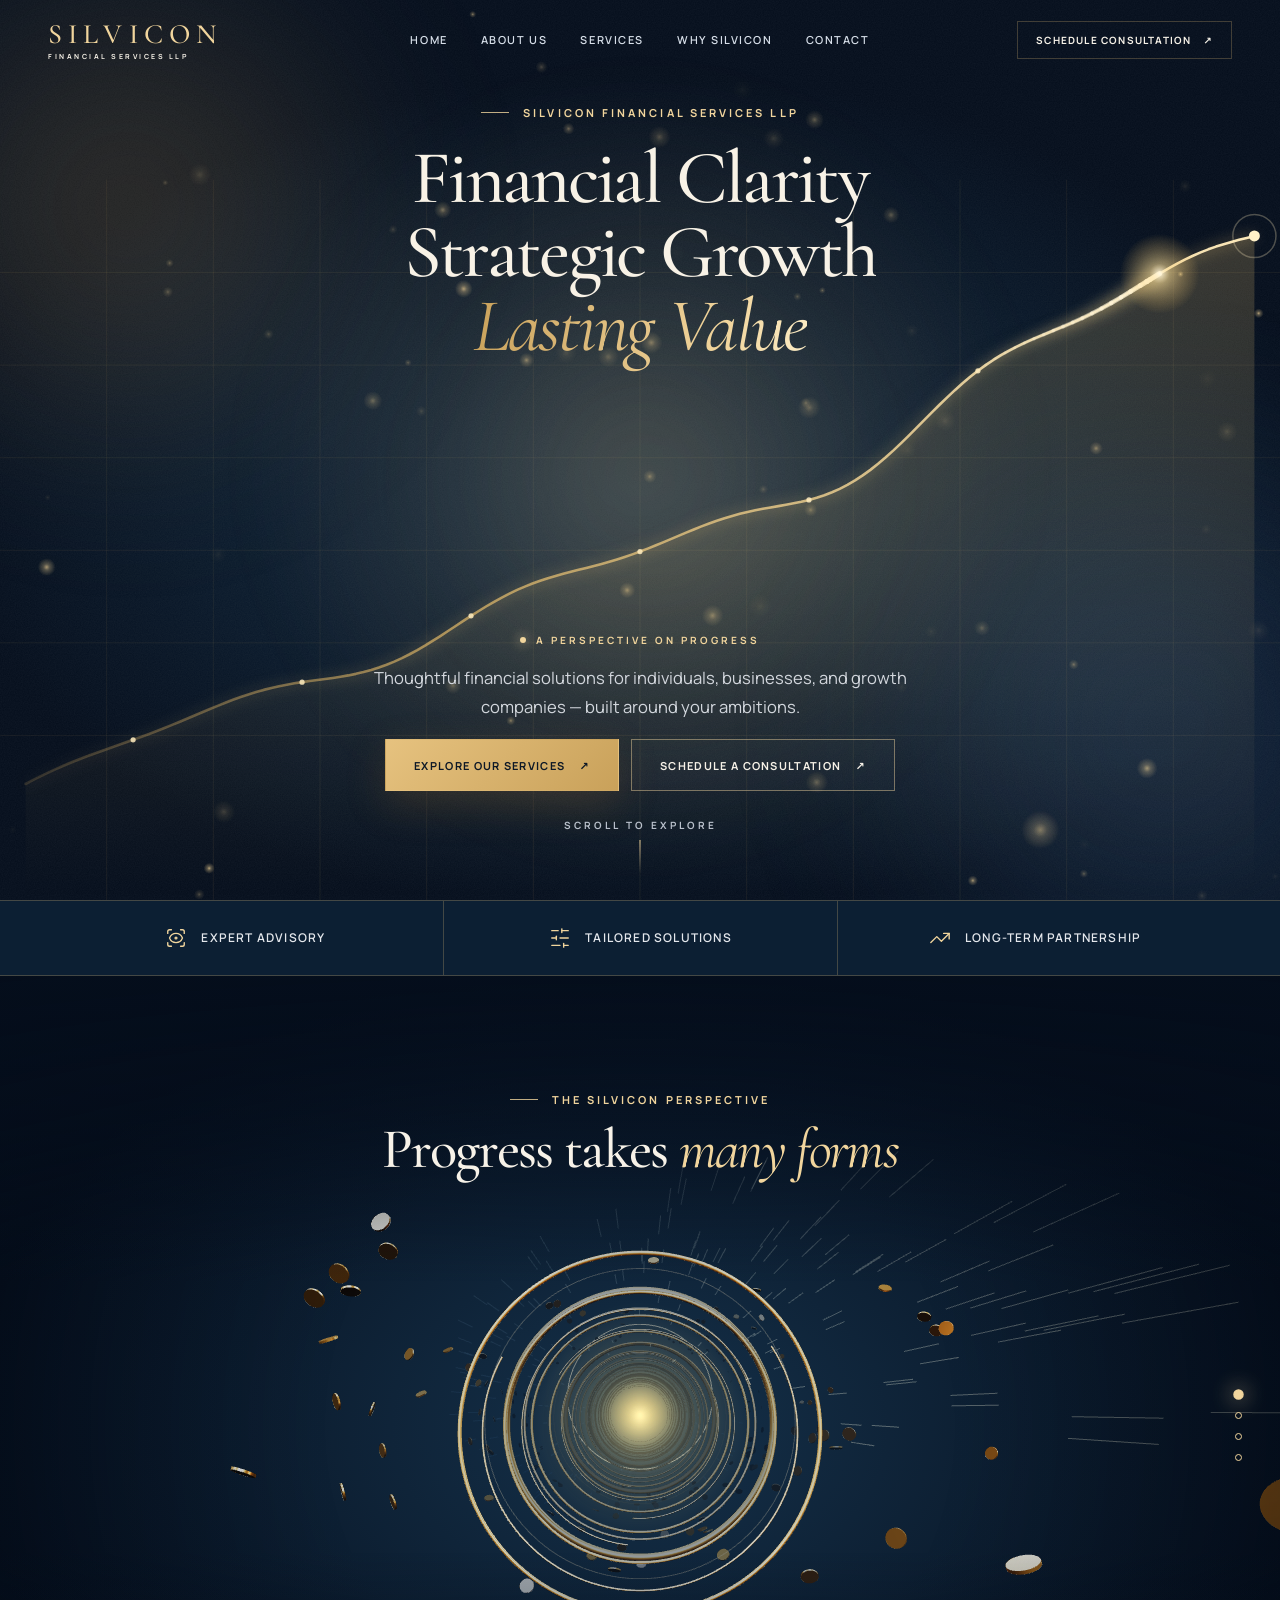
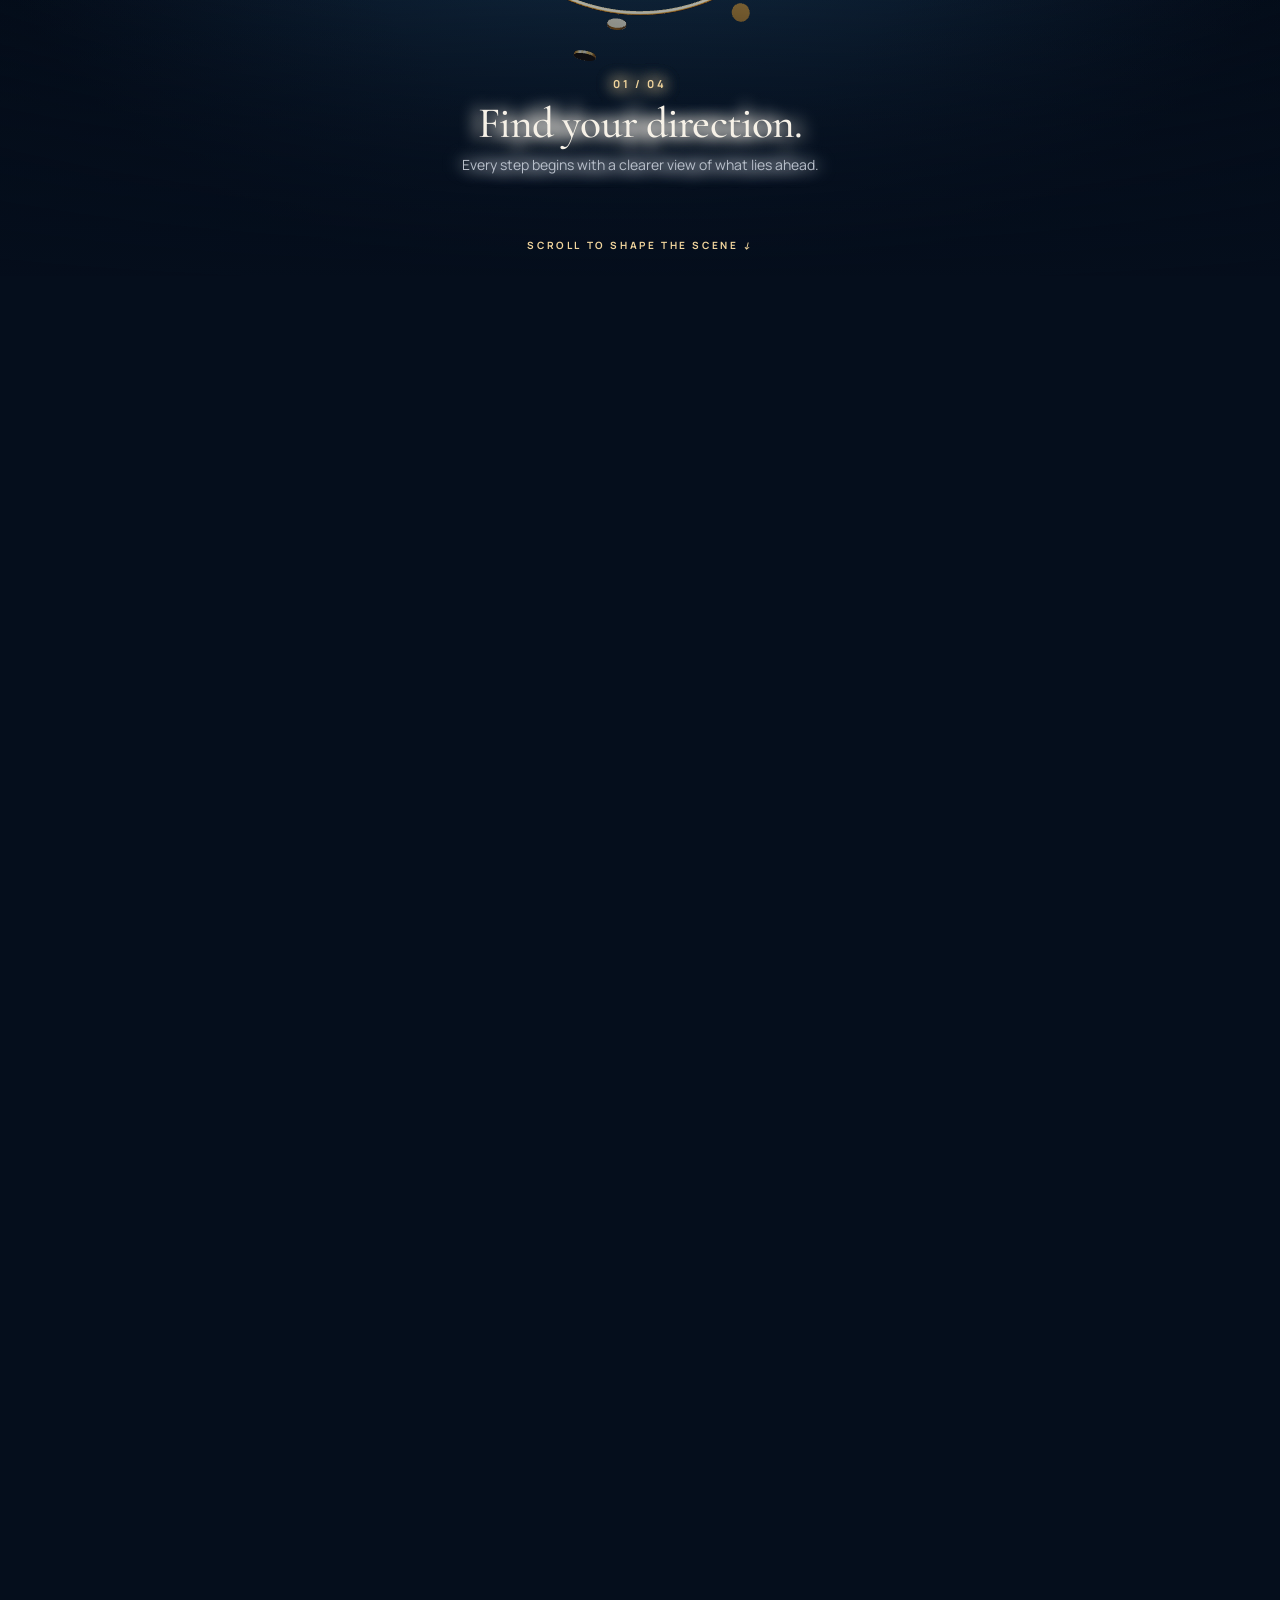
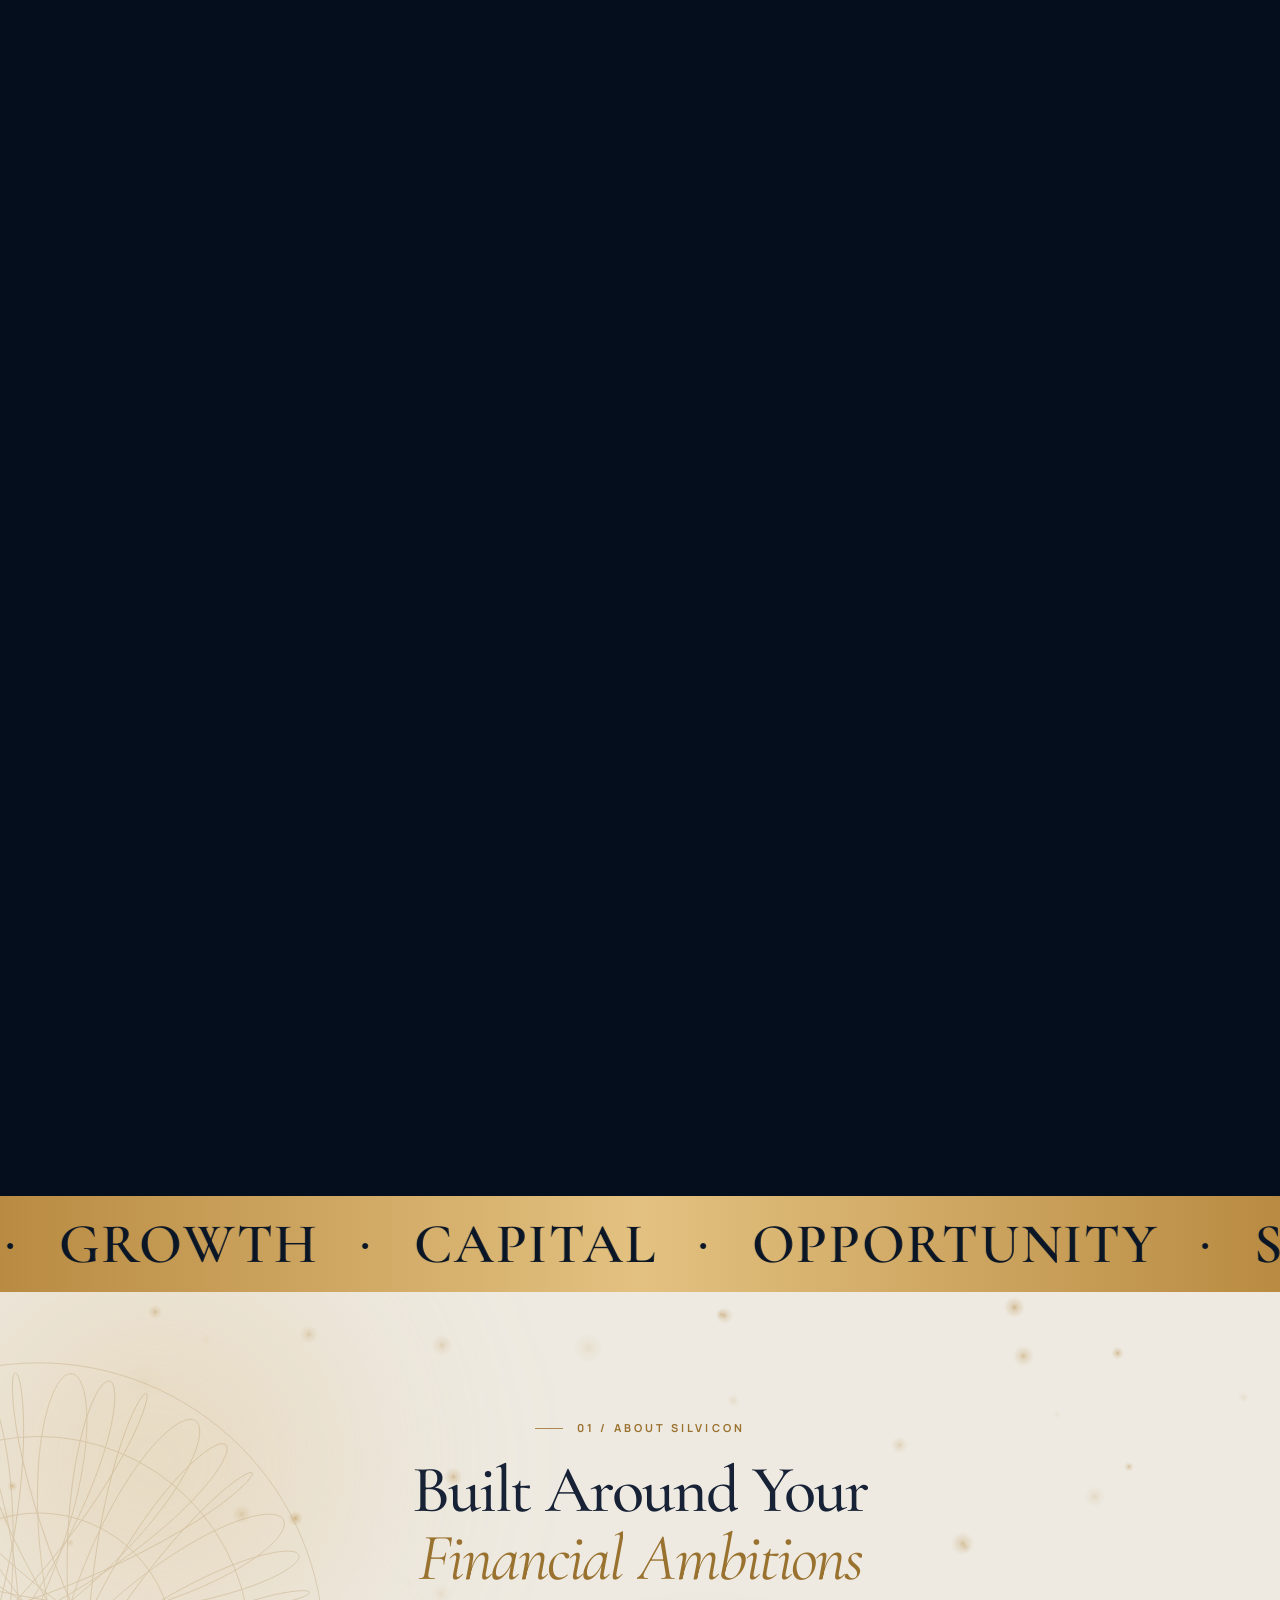
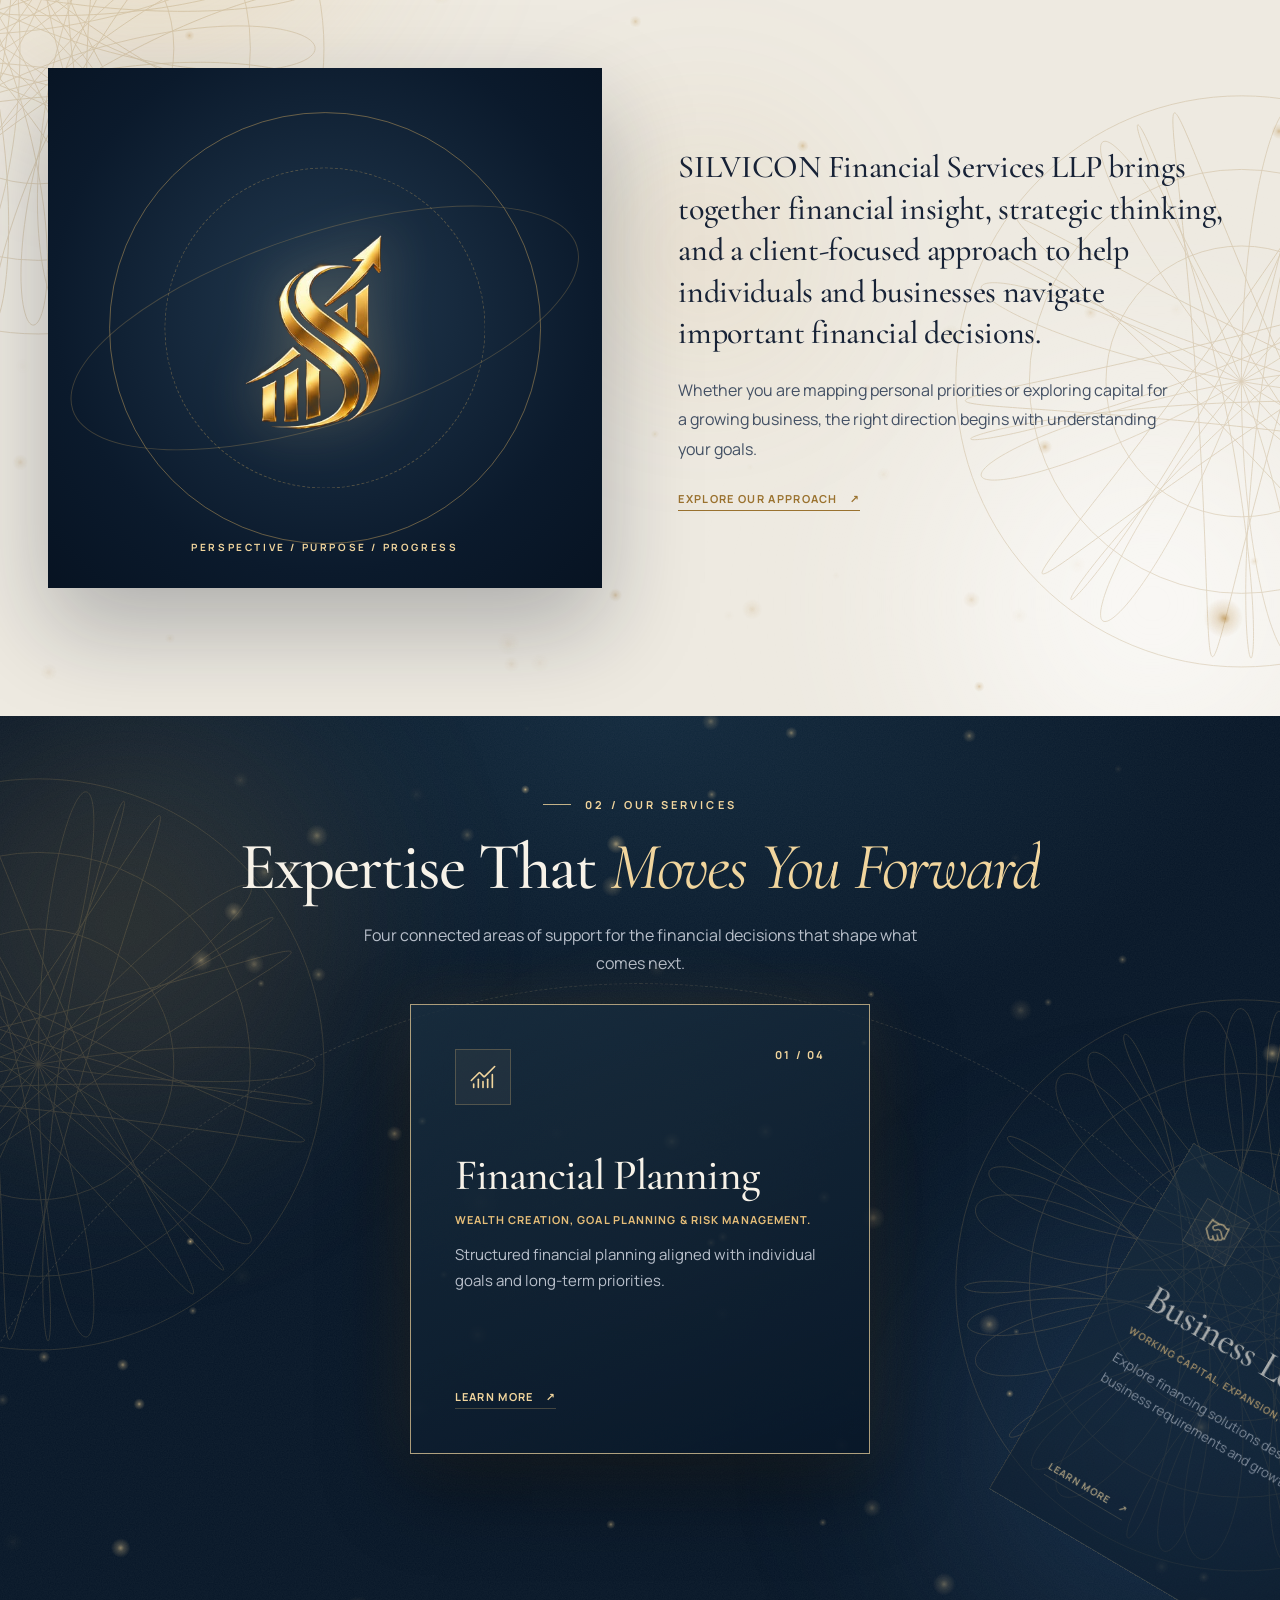
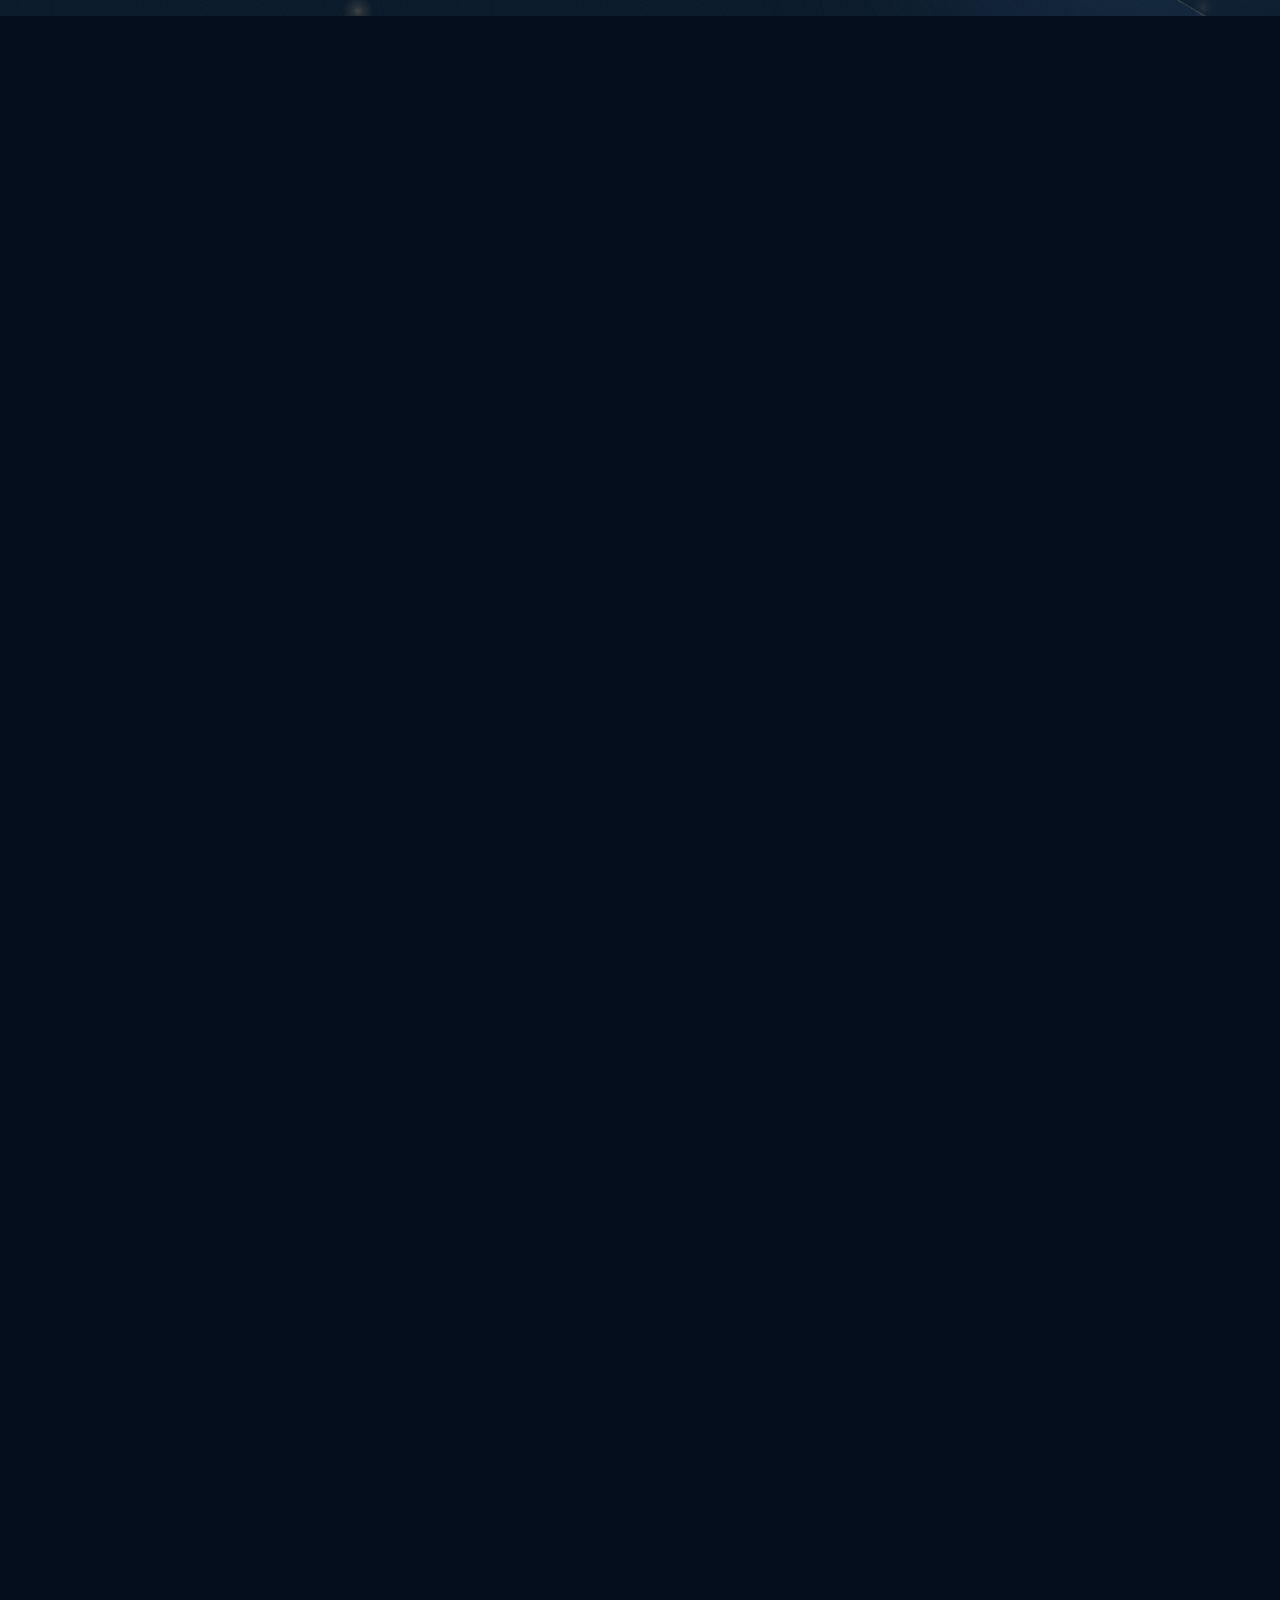
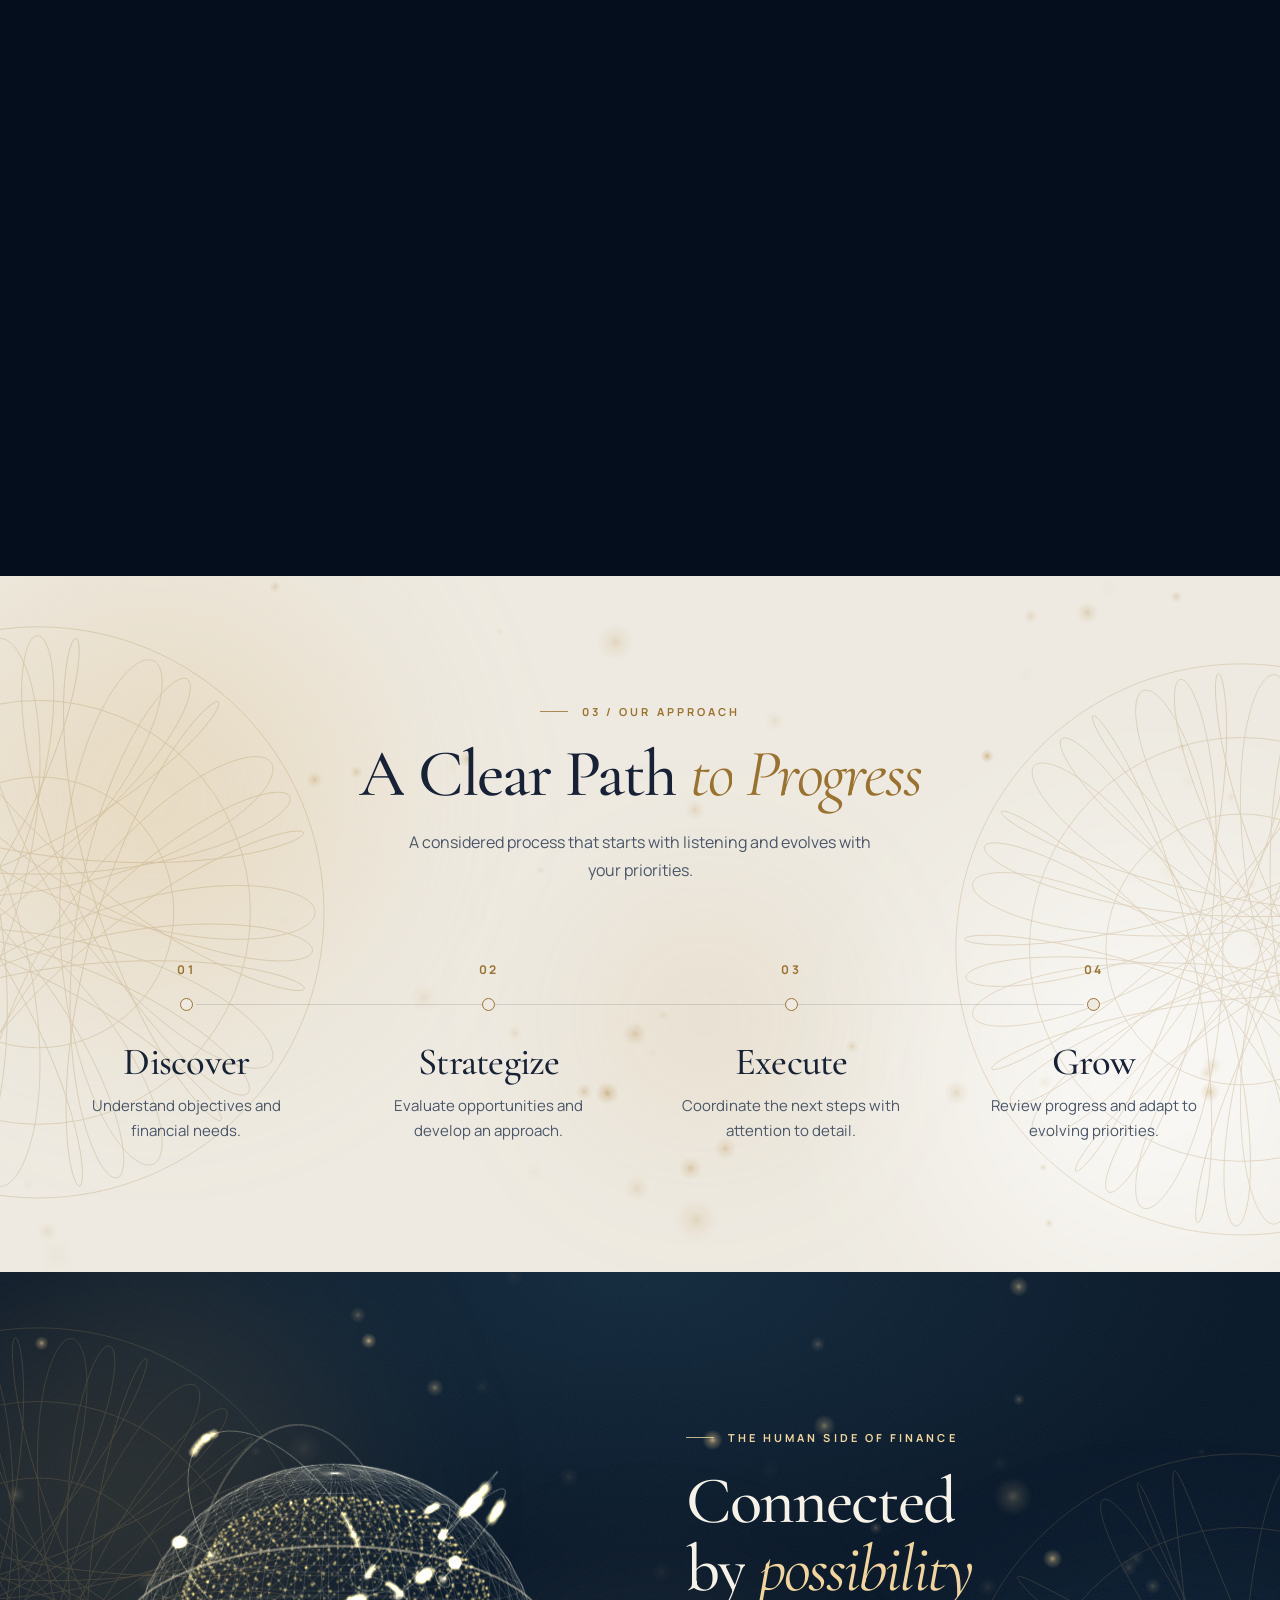
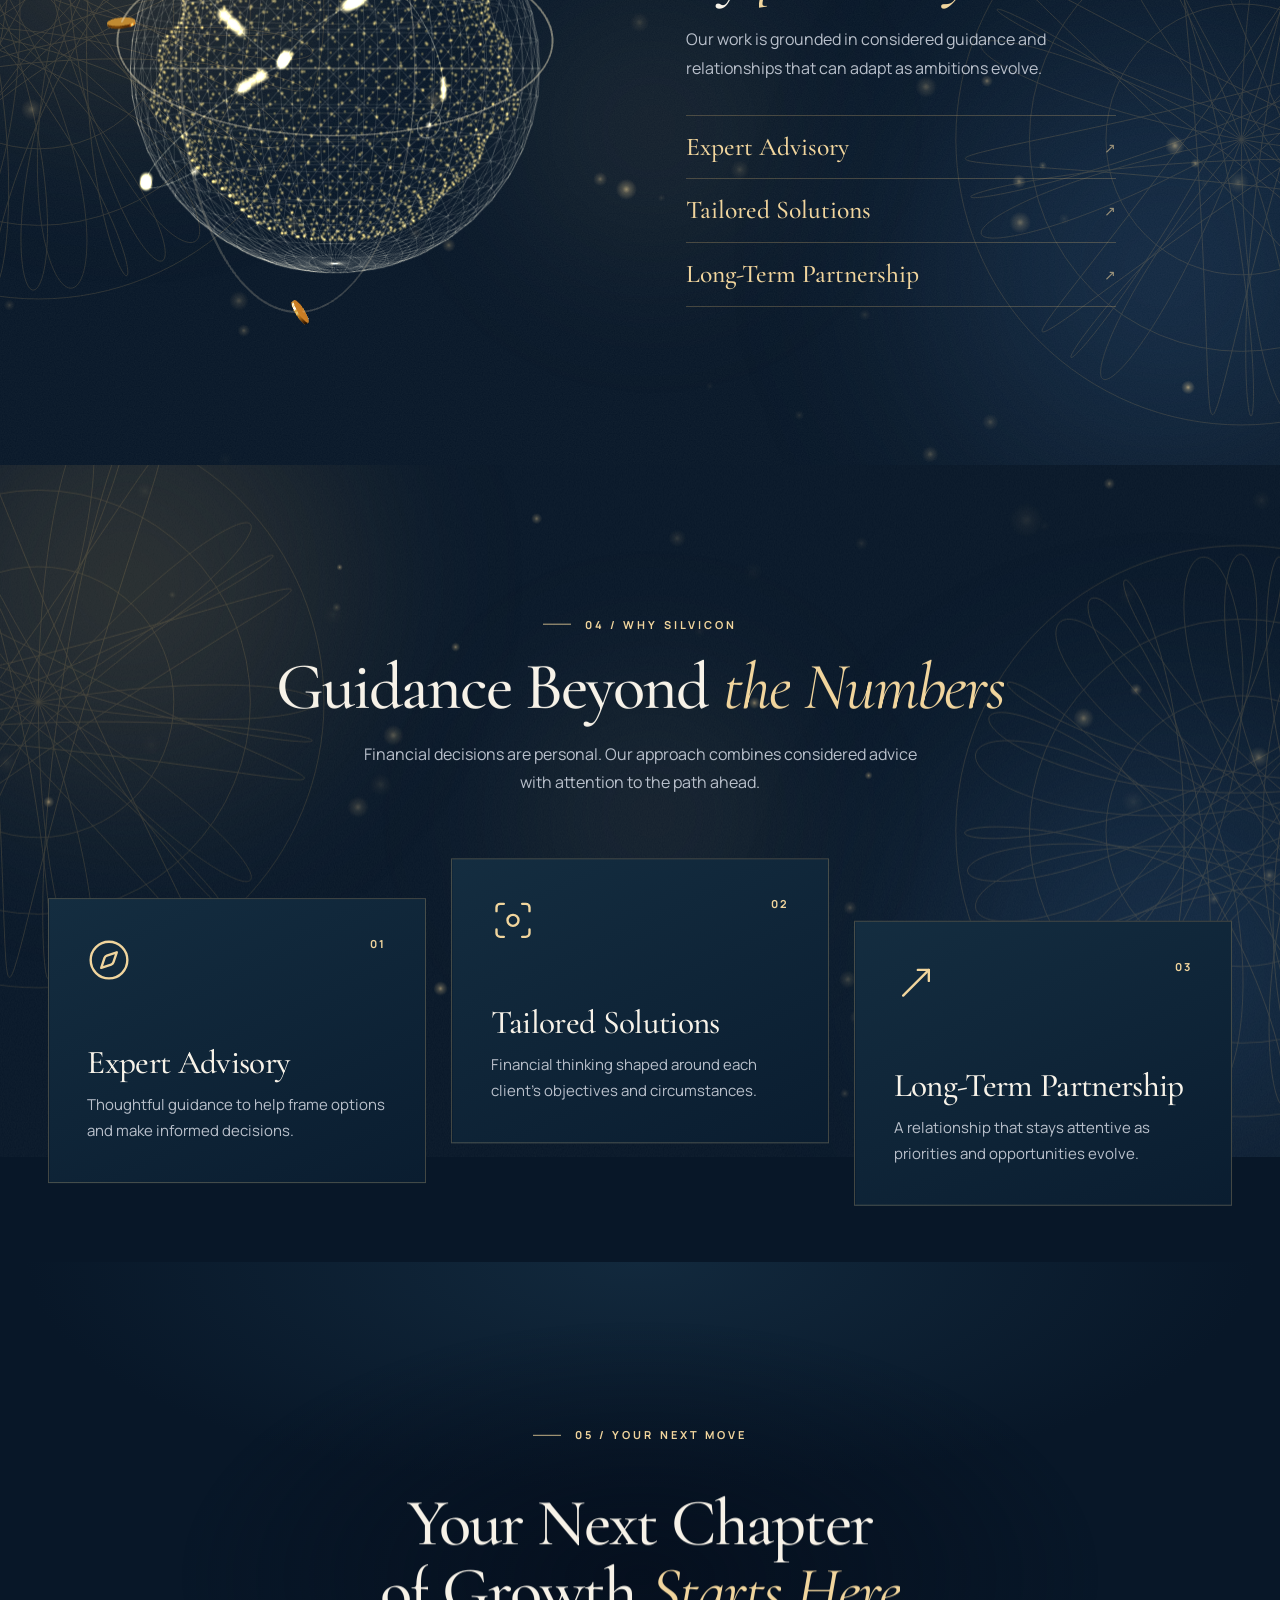
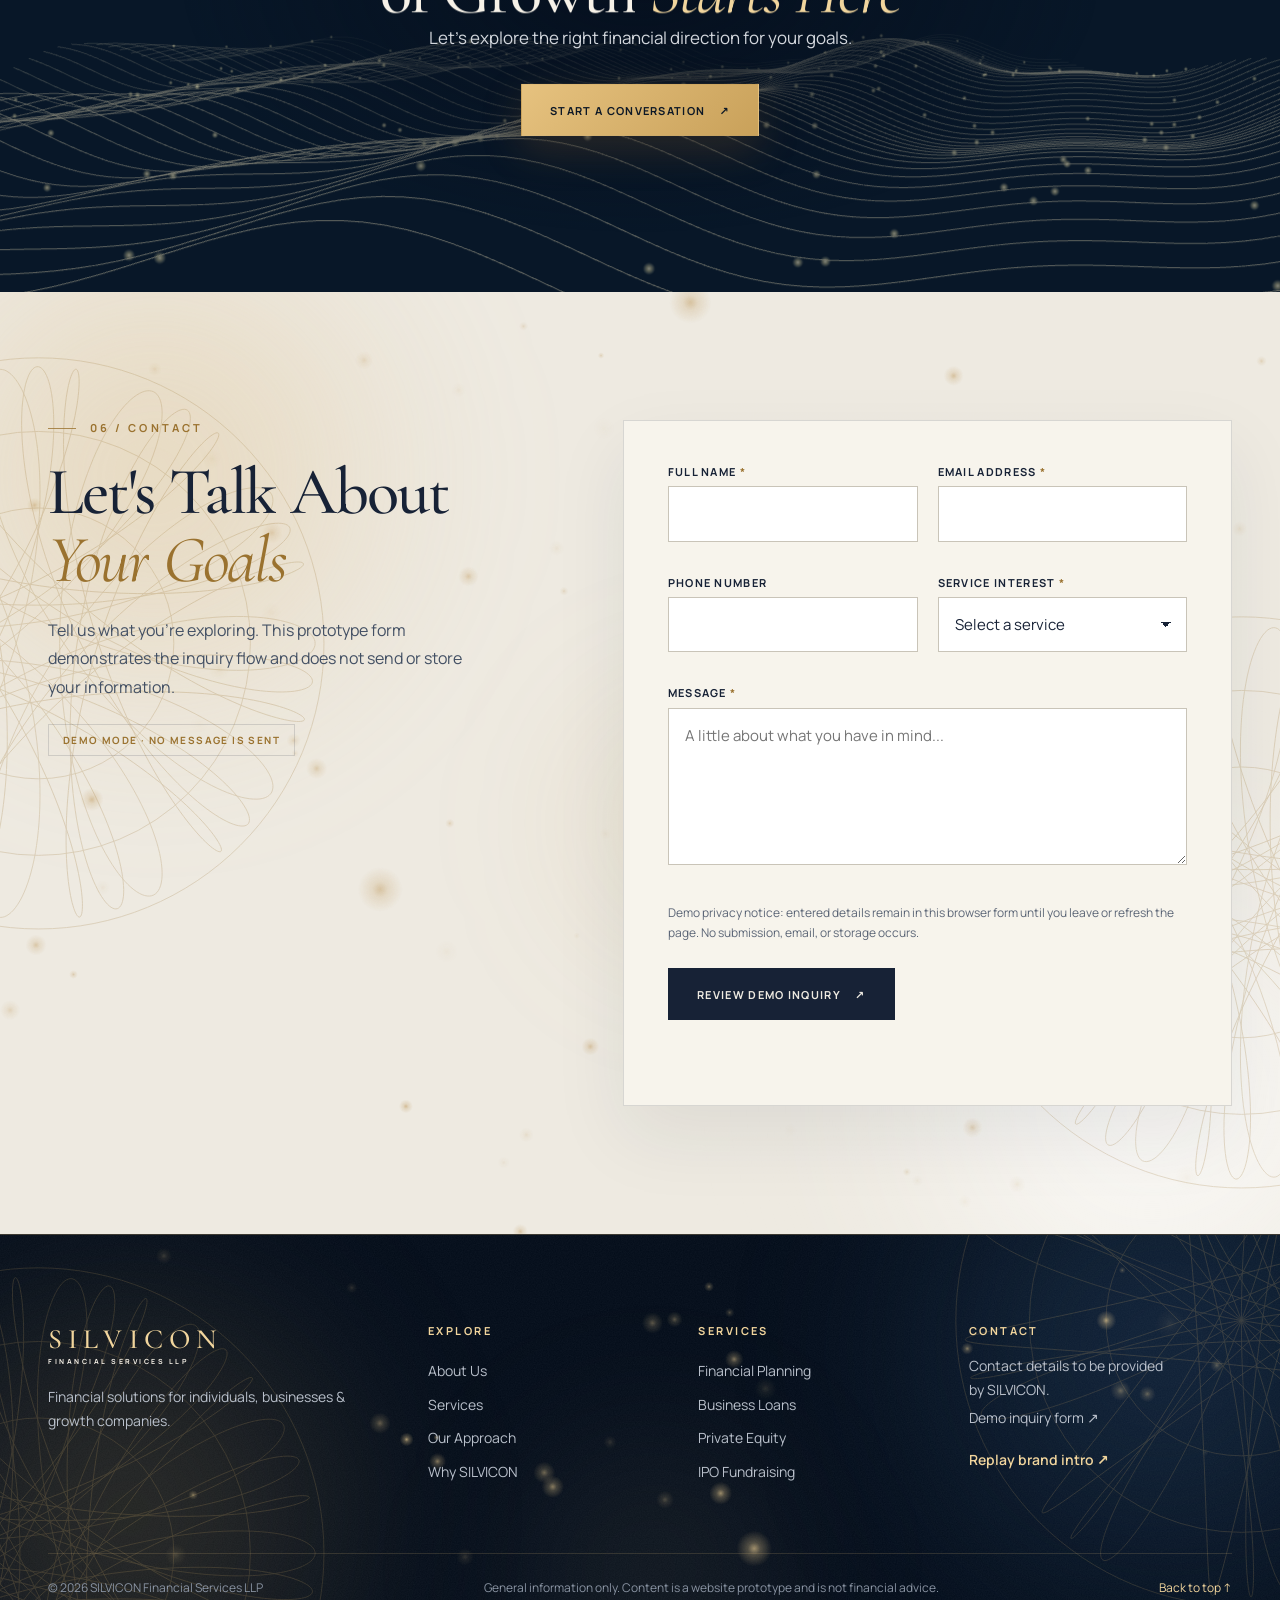
==== commit 5fd37870: "Hero line chart, livelier globe, services wheel, parallax, headings without full stops Co-Authored-B" ====
--- a/index.html
+++ b/index.html
@@ -5,7 +5,7 @@
 <meta name="viewport" content="width=device-width,initial-scale=1">
 <meta name="theme-color" content="#050e1c">
 <meta name="description" content="SILVICON Financial Services LLP offers financial solutions for individuals, businesses and growth companies.">
-<title>SILVICON — Financial Clarity. Strategic Growth.</title>
+<title>SILVICON — Financial Clarity Strategic Growth</title>
 <script>
   // Motion flag is set before first paint so the hero never flashes un-animated content.
   (function () {
@@ -33,6 +33,7 @@
 <script defer src="assets/vendor/lucide.min.js"></script>
 <script defer src="js/ui.js"></script>
 <script defer src="js/ambient.js"></script>
+<script defer src="js/hero-chart.js"></script>
 <script type="module" src="js/scene.js"></script>
 <script type="module" src="js/intro-animation.js"></script>
 <script type="module" src="js/motion.js"></script>
@@ -77,14 +78,14 @@
   <!-- HERO -->
   <section class="hero" id="home" data-ambient="dark" aria-labelledby="hero-heading">
     <div class="hero-glow" aria-hidden="true"></div>
-    <canvas class="hero-3d" id="hero-3d" aria-hidden="true"></canvas>
+    <canvas class="hero-3d" id="hero-chart" aria-hidden="true"></canvas>
     <div class="wrap hero-inner">
       <div class="hero-copy">
         <p class="eyebrow"><span class="line"></span>SILVICON FINANCIAL SERVICES LLP</p>
         <h1 id="hero-heading">
-          <span class="mask"><span>Financial Clarity.</span></span>
-          <span class="mask"><span>Strategic Growth.</span></span>
-          <span class="mask"><span><em>Lasting Value.</em></span></span>
+          <span class="mask"><span>Financial Clarity</span></span>
+          <span class="mask"><span>Strategic Growth</span></span>
+          <span class="mask"><span><em>Lasting Value</em></span></span>
         </h1>
       </div>
       <div class="hero-visual" aria-hidden="true"></div>
@@ -115,7 +116,7 @@
       <canvas id="journey-canvas" aria-hidden="true"></canvas>
       <div class="journey-copy">
         <p class="eyebrow"><span class="line"></span>THE SILVICON PERSPECTIVE</p>
-        <h2>Progress takes <em>many forms.</em></h2>
+        <h2>Progress takes <em>many forms</em></h2>
       </div>
       <div class="journey-beats">
         <div class="journey-beat active"><span>01 / 04</span><h3>Find your direction.</h3><p>Every step begins with a clearer view of what lies ahead.</p></div>
@@ -143,7 +144,7 @@
     <div class="wrap">
       <header class="section-head">
         <p class="eyebrow dark"><span class="line"></span>01 / ABOUT SILVICON</p>
-        <h2 data-split>Built Around Your <em>Financial Ambitions.</em></h2>
+        <h2 data-split>Built Around Your <em>Financial Ambitions</em></h2>
       </header>
       <div class="about-grid">
         <div class="about-graphic" aria-hidden="true">
@@ -165,7 +166,7 @@
     <div class="wrap">
       <header class="section-head">
         <p class="eyebrow"><span class="line"></span>02 / OUR SERVICES</p>
-        <h2 data-split>Expertise That <em>Moves You Forward.</em></h2>
+        <h2 data-split>Expertise That <em>Moves You Forward</em></h2>
         <p class="section-sub" data-reveal>Four connected areas of support for the financial decisions that shape what comes next.</p>
       </header>
       <div class="service-grid">
@@ -210,7 +211,7 @@
     <div class="wrap">
       <header class="section-head">
         <p class="eyebrow dark"><span class="line"></span>03 / OUR APPROACH</p>
-        <h2 data-split>A Clear Path <em>to Progress.</em></h2>
+        <h2 data-split>A Clear Path <em>to Progress</em></h2>
         <p class="section-sub" data-reveal>A considered process that starts with listening and evolves with your priorities.</p>
       </header>
       <div class="timeline">
@@ -232,7 +233,7 @@
       </div>
       <div class="universe-copy">
         <p class="eyebrow"><span class="line"></span>THE HUMAN SIDE OF FINANCE</p>
-        <h2 data-split>Connected by <em>possibility.</em></h2>
+        <h2 data-split>Connected by <em>possibility</em></h2>
         <p data-reveal>Our work is grounded in considered guidance and relationships that can adapt as ambitions evolve.</p>
         <ul class="universe-list" data-reveal>
           <li>Expert Advisory</li><li>Tailored Solutions</li><li>Long-Term Partnership</li>
@@ -246,7 +247,7 @@
     <div class="wrap">
       <header class="section-head">
         <p class="eyebrow"><span class="line"></span>04 / WHY SILVICON</p>
-        <h2 data-split>Guidance Beyond <em>the Numbers.</em></h2>
+        <h2 data-split>Guidance Beyond <em>the Numbers</em></h2>
         <p class="section-sub" data-reveal>Financial decisions are personal. Our approach combines considered advice with attention to the path ahead.</p>
       </header>
       <div class="why-grid">
@@ -263,7 +264,7 @@
     <div class="cta-visual" aria-hidden="true"><canvas id="cta-canvas"></canvas></div>
     <div class="wrap cta-inner">
       <p class="eyebrow"><span class="line"></span>05 / YOUR NEXT MOVE</p>
-      <h2 data-split>Your Next Chapter of Growth <em>Starts Here.</em></h2>
+      <h2 data-split>Your Next Chapter of Growth <em>Starts Here</em></h2>
       <p data-reveal>Let's explore the right financial direction for your goals.</p>
       <a class="button button-gold" href="#contact">Start a Conversation <span aria-hidden="true">↗</span></a>
     </div>
@@ -274,7 +275,7 @@
     <div class="wrap contact-grid">
       <div class="contact-intro">
         <p class="eyebrow dark"><span class="line"></span>06 / CONTACT</p>
-        <h2 data-split>Let's Talk About <em>Your Goals.</em></h2>
+        <h2 data-split>Let's Talk About <em>Your Goals</em></h2>
         <p data-reveal>Tell us what you're exploring. This prototype form demonstrates the inquiry flow and does not send or store your information.</p>
         <div class="demo-label">DEMO MODE · NO MESSAGE IS SENT</div>
       </div>
--- a/css/site.css
+++ b/css/site.css
@@ -400,3 +400,13 @@
 .amb::after{content:"";position:absolute;inset:0;opacity:.05;background-image:url("data:image/svg+xml;utf8,<svg xmlns='http://www.w3.org/2000/svg' width='220' height='220'><filter id='n'><feTurbulence type='fractalNoise' baseFrequency='.85' numOctaves='2' stitchTiles='stitch'/><feColorMatrix values='0 0 0 0 1 0 0 0 0 1 0 0 0 0 1 0 0 0 .9 0'/></filter><rect width='100%' height='100%' filter='url(%23n)'/></svg>")}
 @media (max-width:760px){.amb-rosette{opacity:.14}.amb-blob{filter:blur(50px)}}
 .cta-visual{opacity:.6}
+
+/* services wheel (desktop): pinned stage, cards sit on a half circle */
+@media (min-width:1000px){
+  .services.arc-on{min-height:100vh;padding-block:clamp(72px,9vh,110px) 0;overflow:hidden}
+  .services.arc-on .section-head{margin-bottom:0}
+  .service-arc{position:relative;display:block;height:clamp(430px,58vh,560px);margin-top:clamp(12px,3vh,36px)}
+  .service-arc .service-card{position:absolute;left:50%;top:0;width:min(460px,38vw);height:clamp(380px,50vh,460px);margin-left:calc(min(460px,38vw)/-2);transform-origin:50% 140%;min-height:0}
+  .service-arc .service-card.is-active{border-color:rgba(241,213,157,.7);box-shadow:0 30px 80px rgba(0,0,0,.45),0 0 60px rgba(241,200,120,.12)}
+  .service-arc::before{content:"";position:absolute;left:50%;top:-4%;width:min(1500px,130vw);aspect-ratio:1;transform:translateX(-50%);border:1px dashed rgba(241,213,157,.14);border-radius:50%;pointer-events:none}
+}
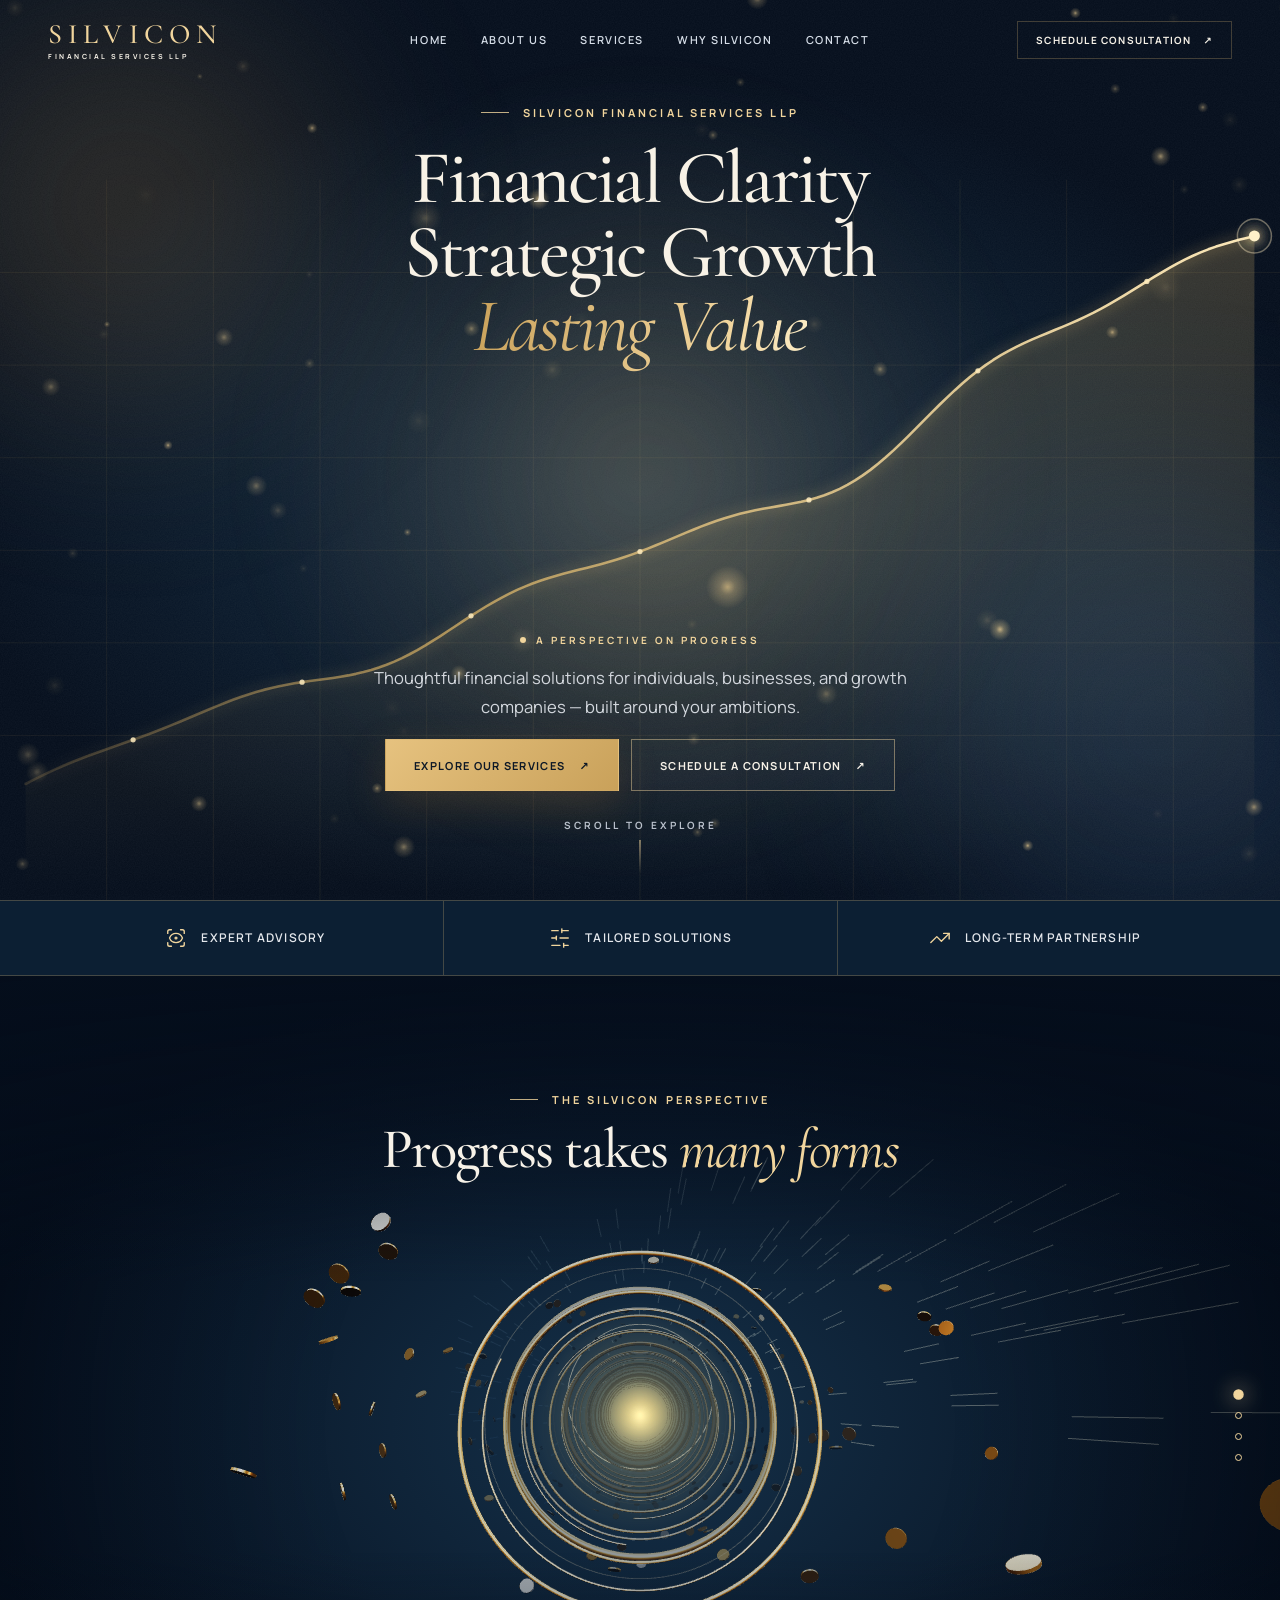
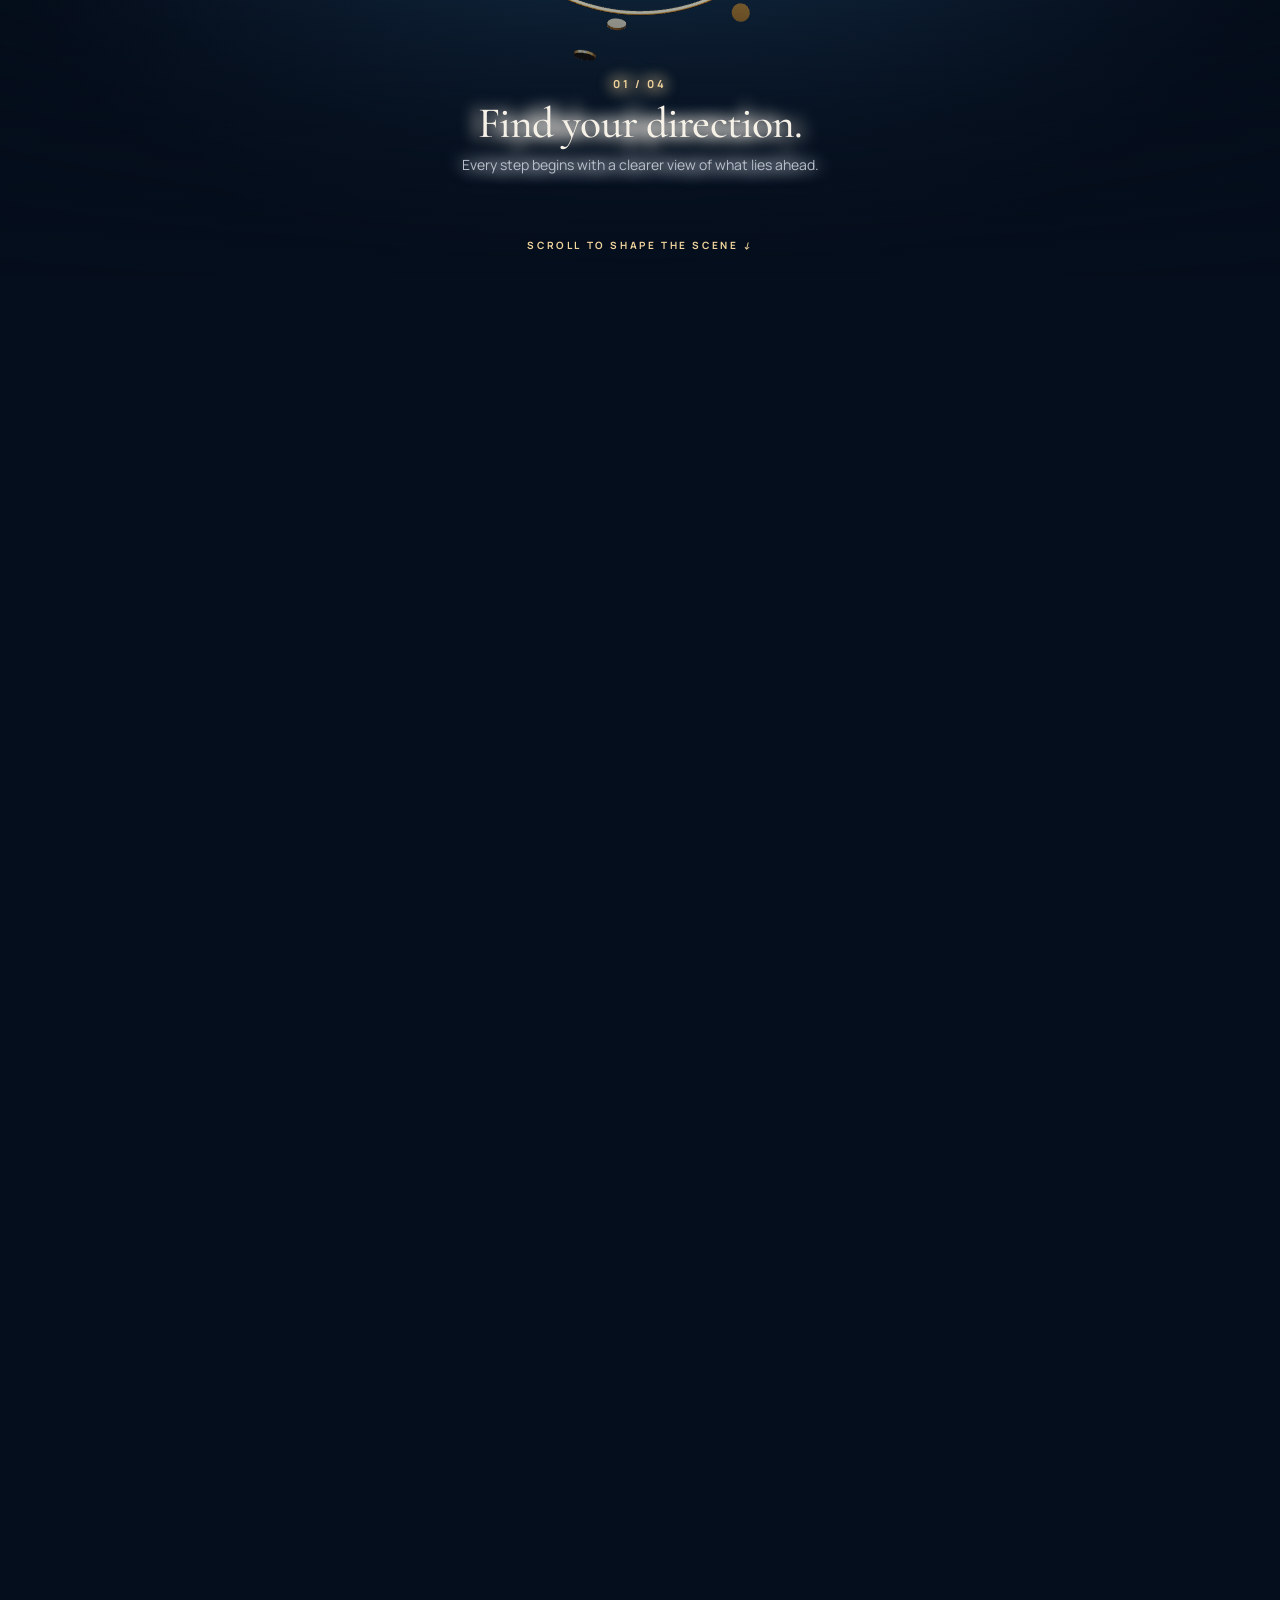
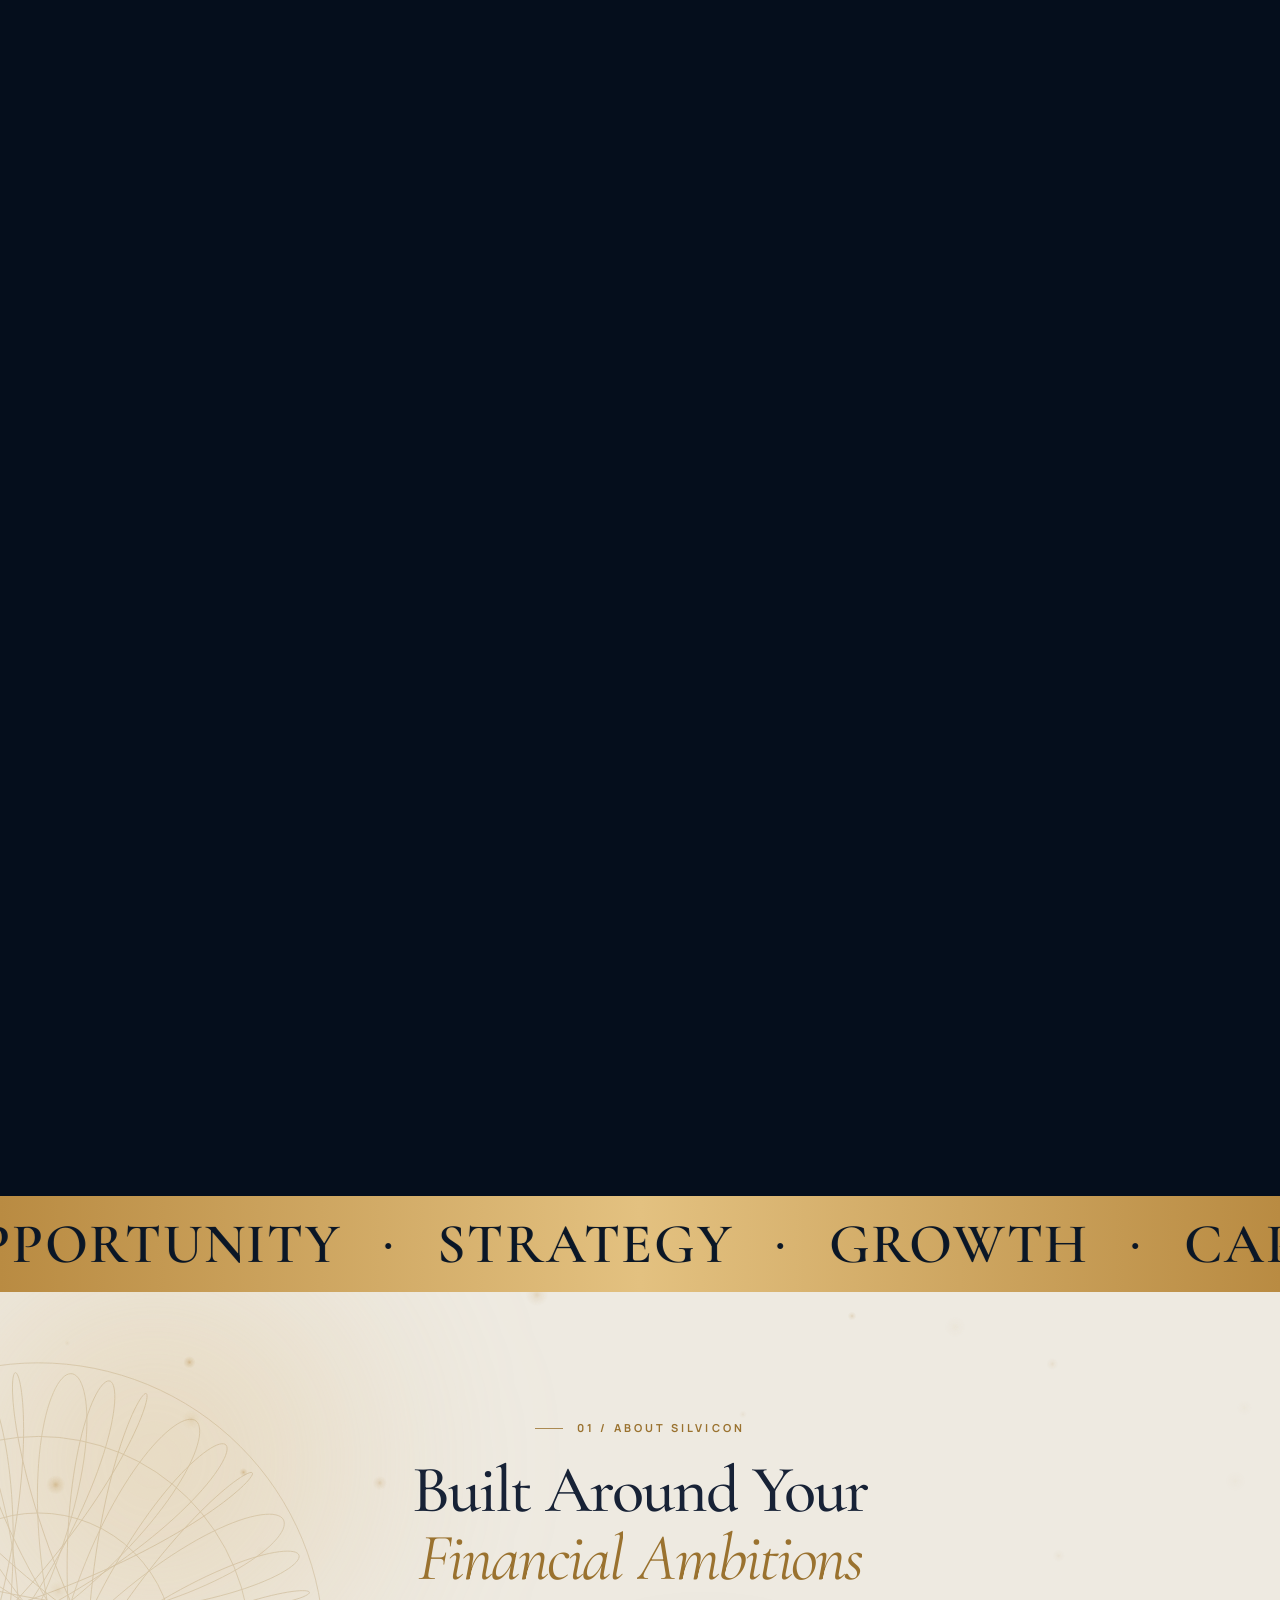
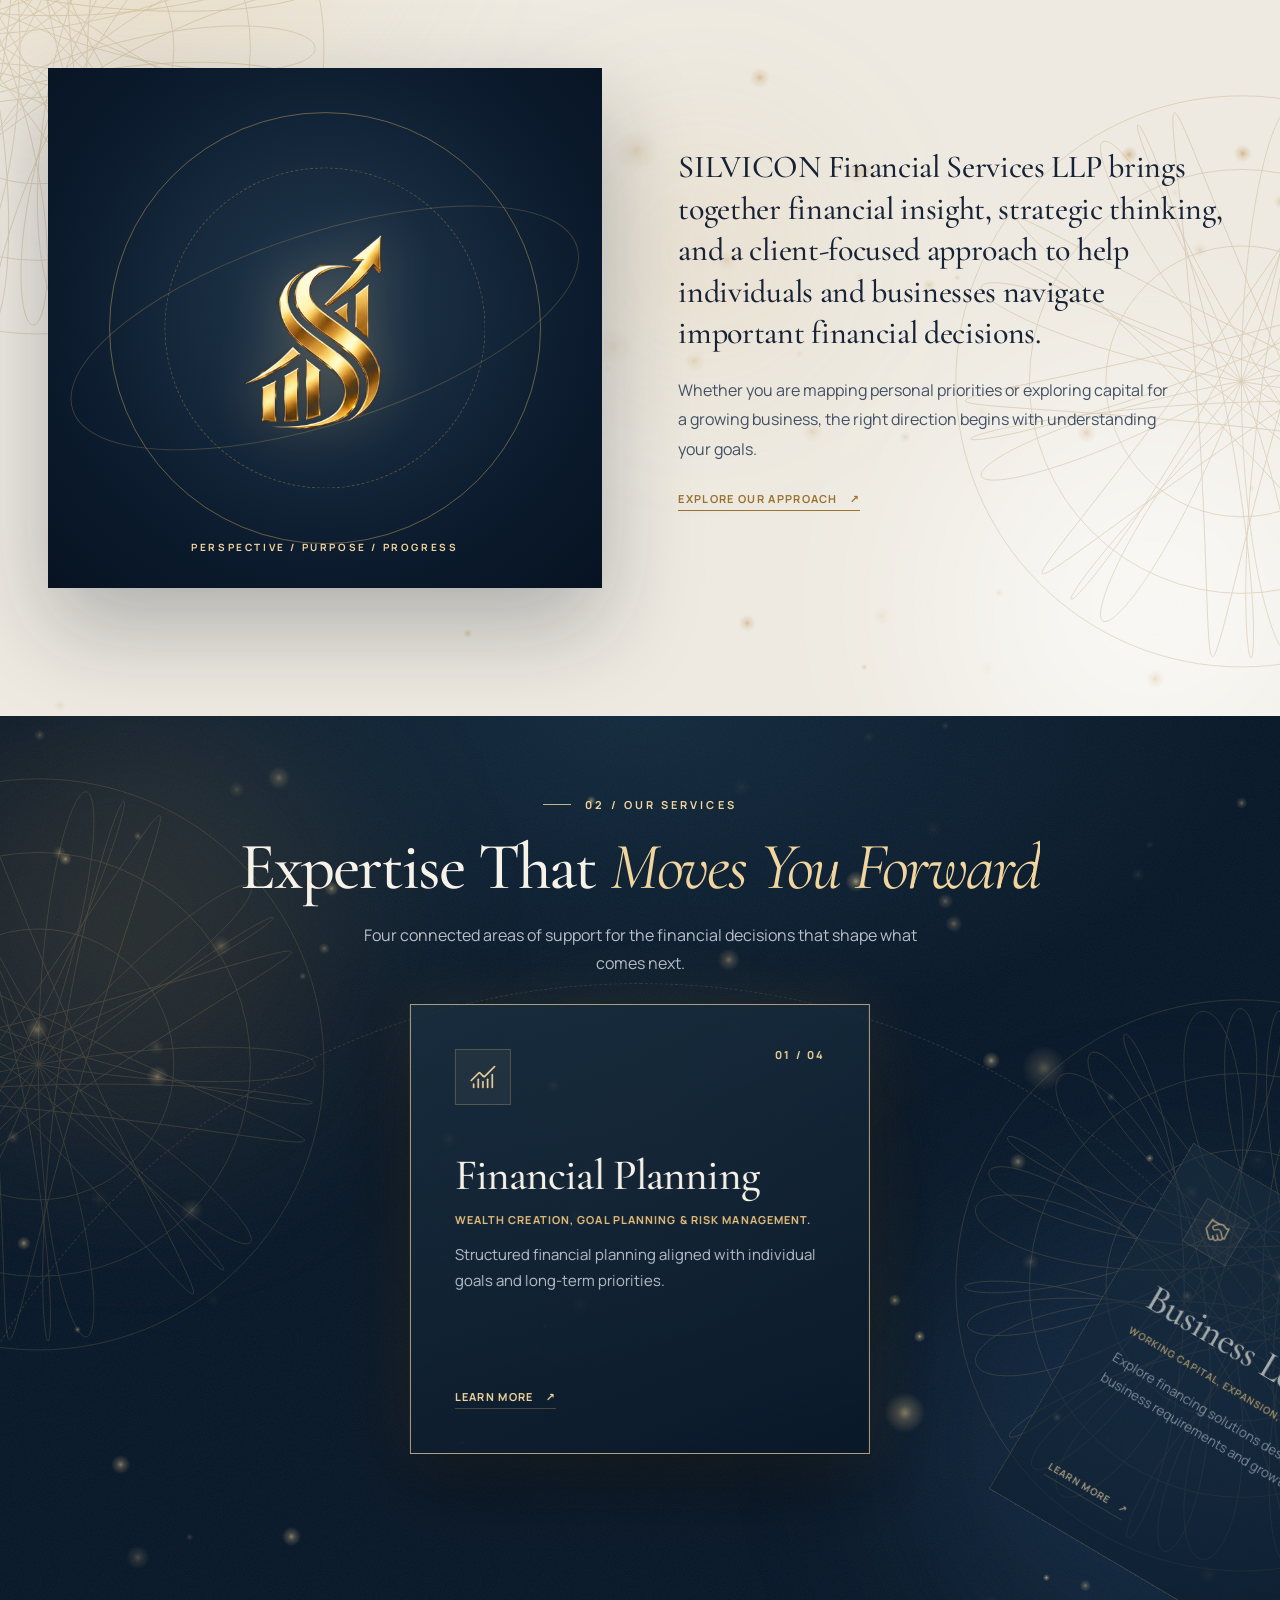
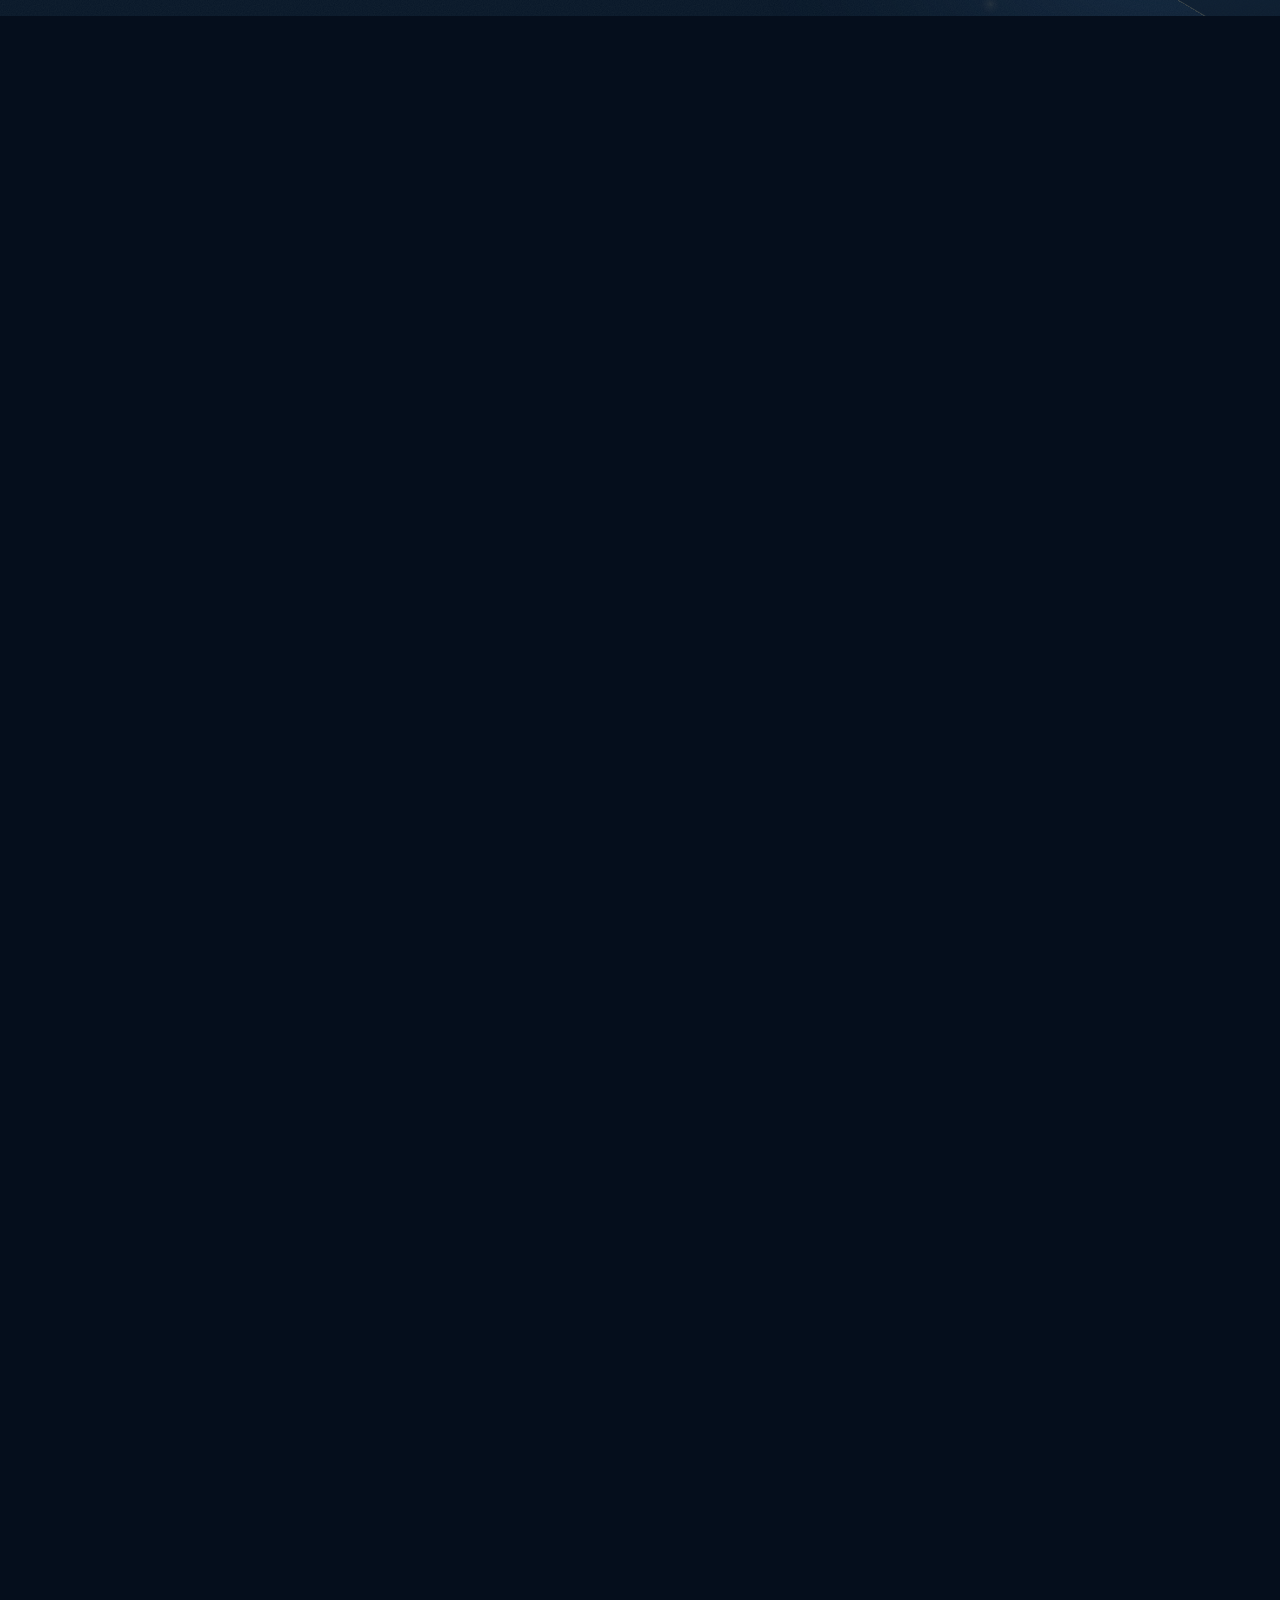
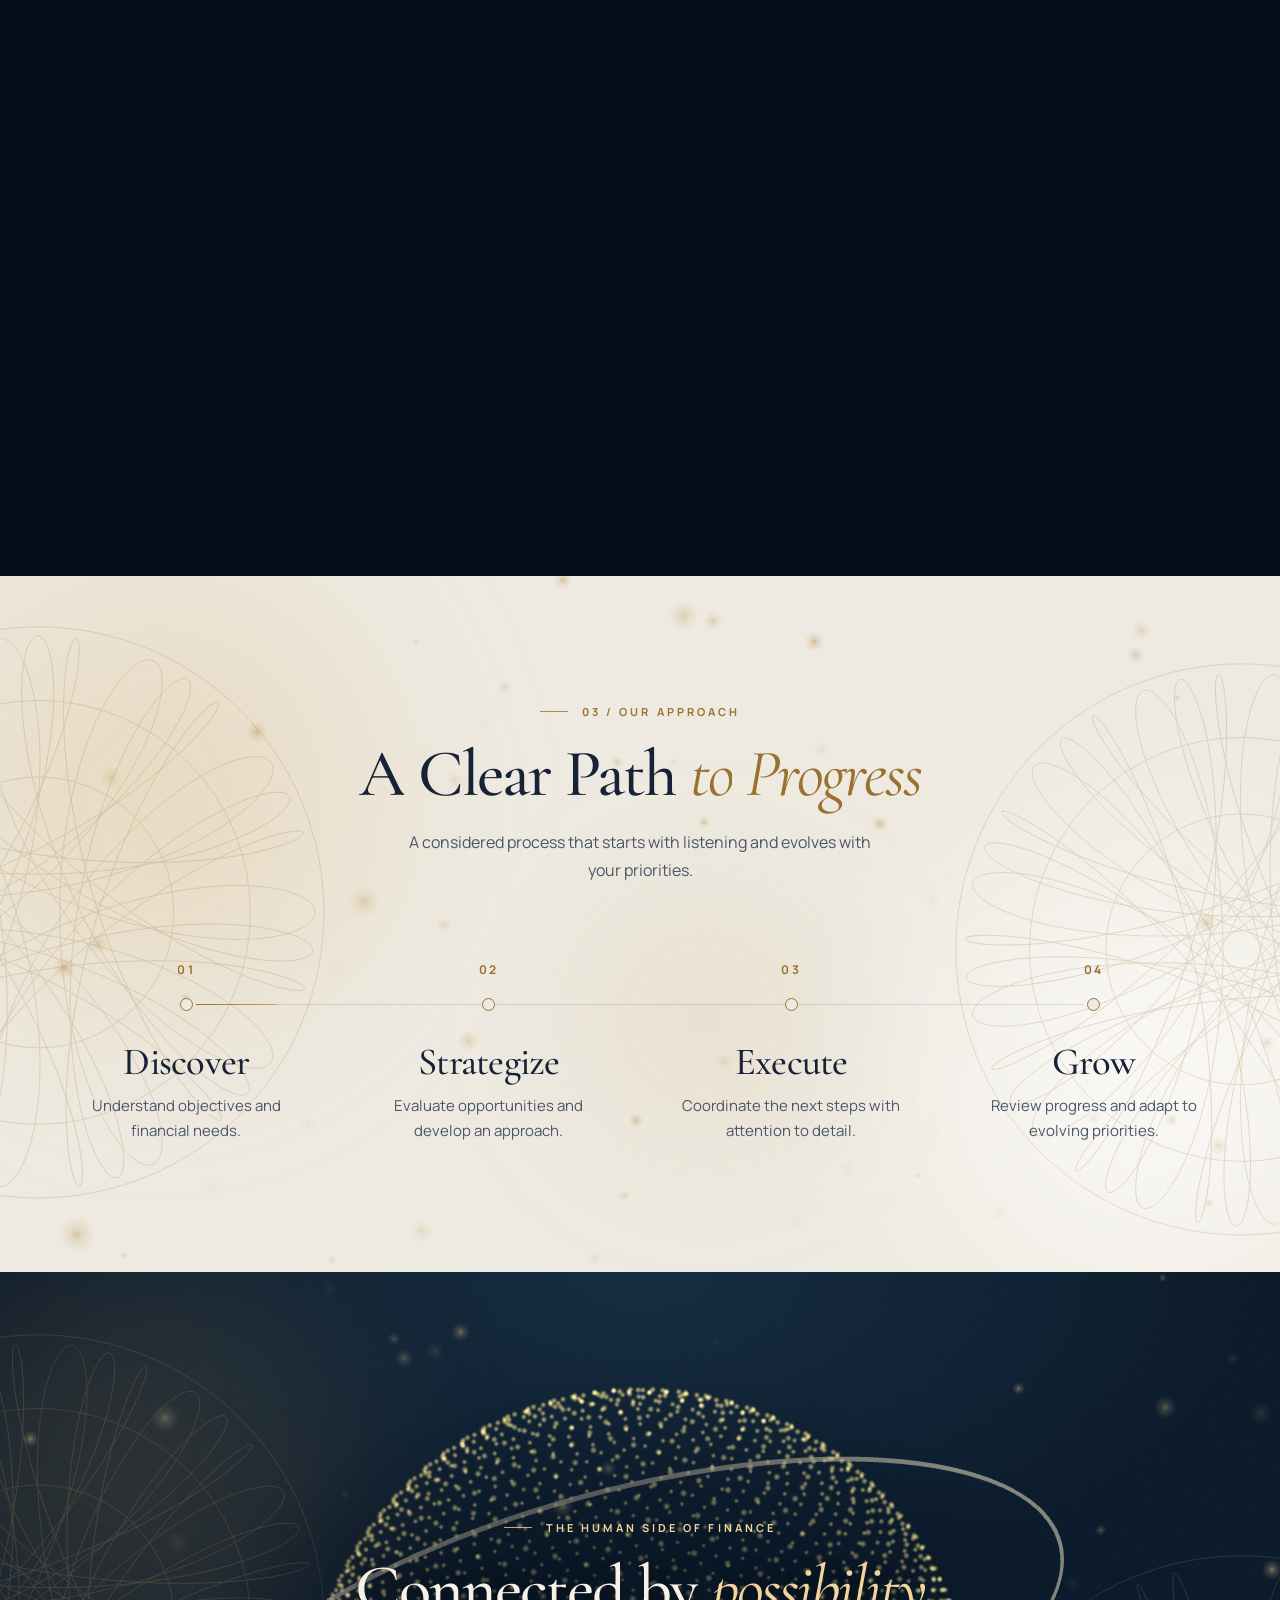
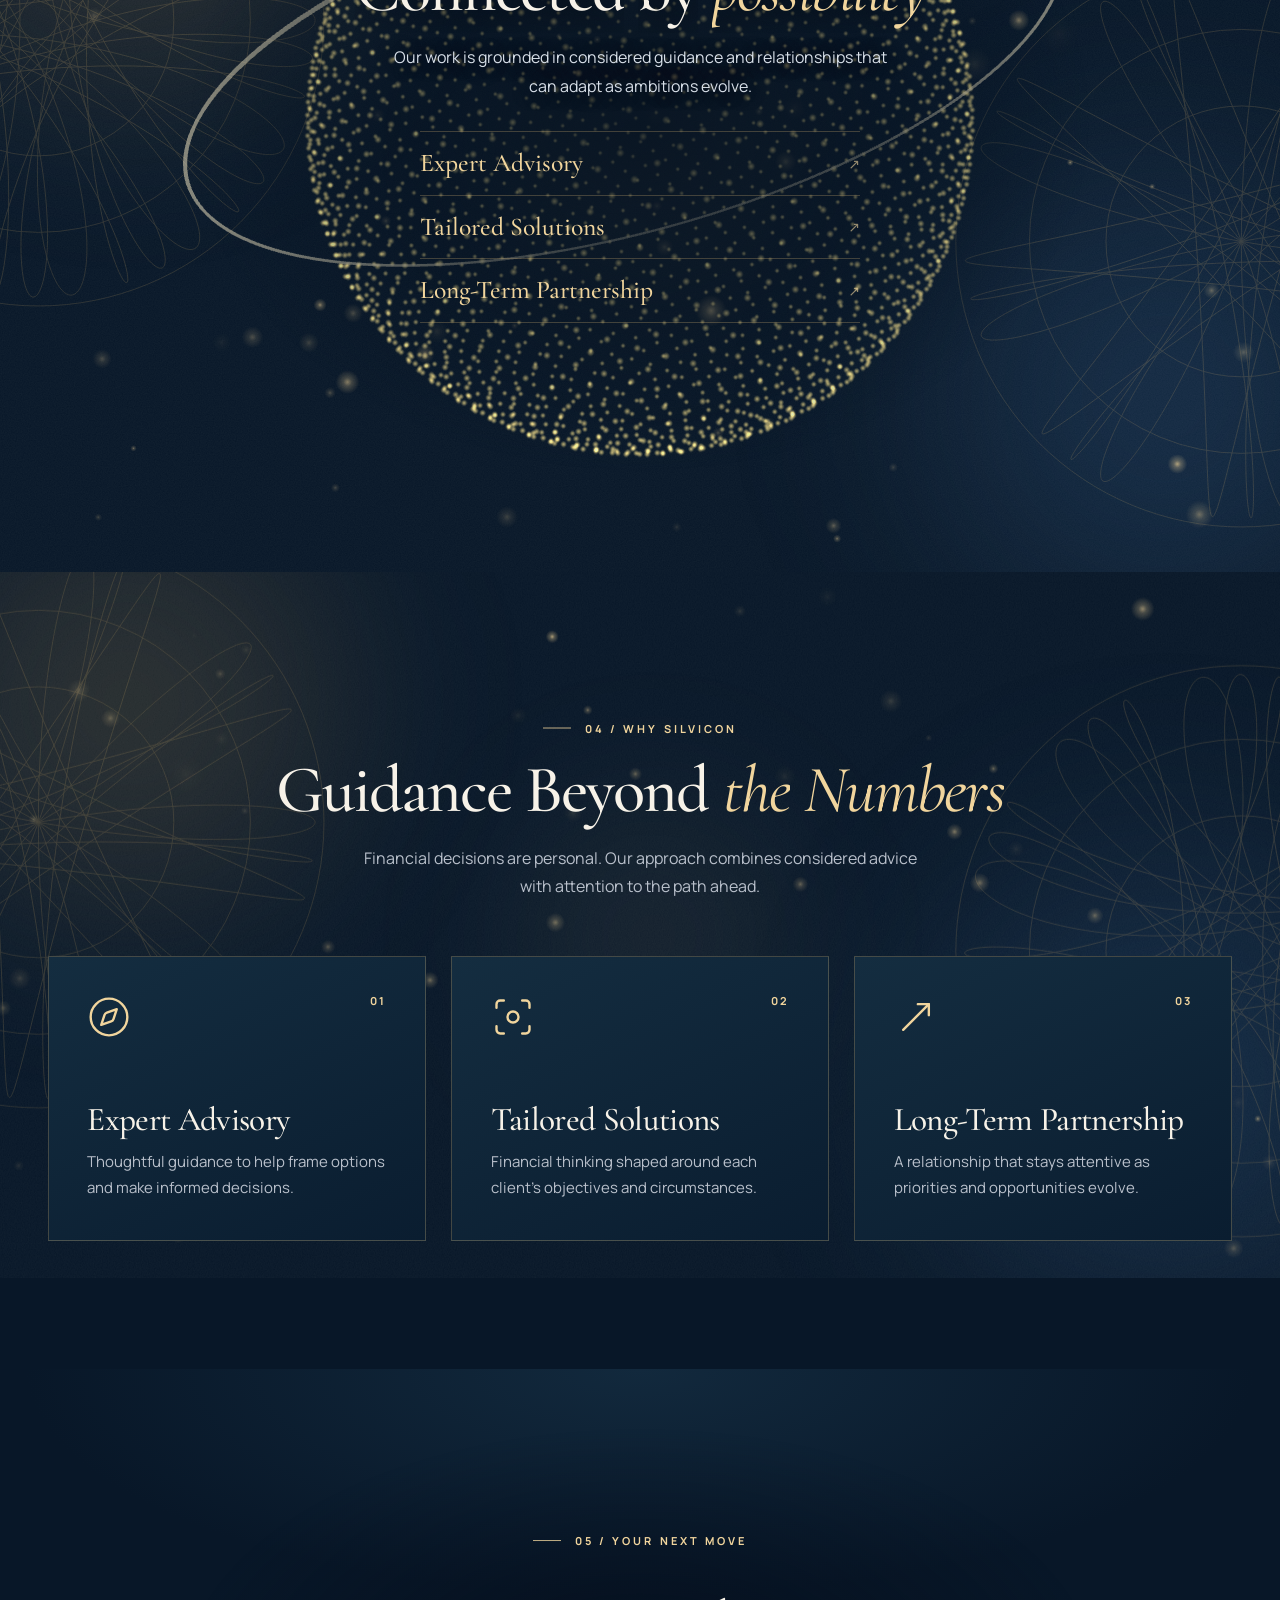
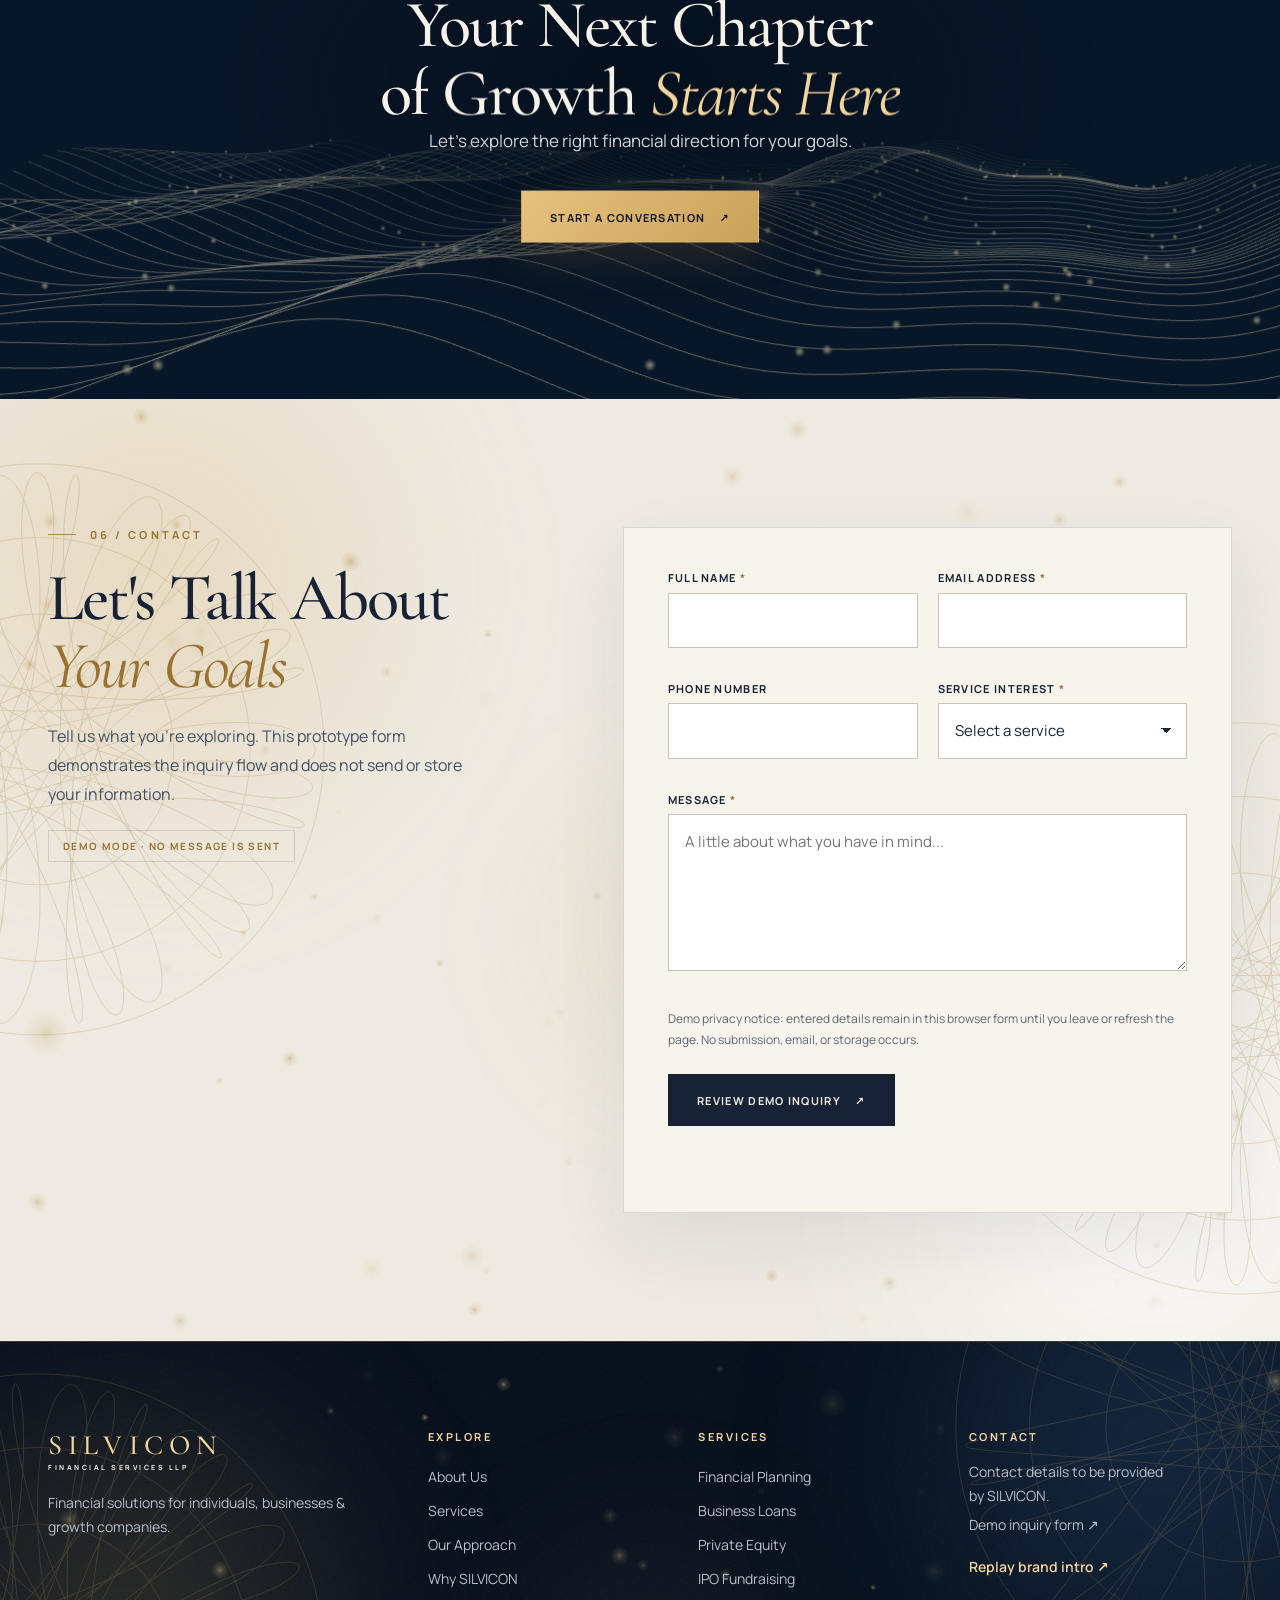
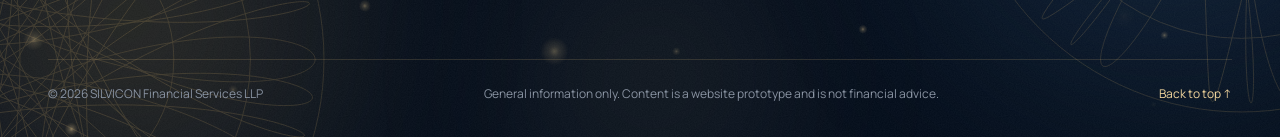
==== commit 939c876b: "Centred full-bleed rotating globe with content on top; equalise mobile cards Co-Authored-By: Claude " ====
--- a/index.html
+++ b/index.html
@@ -226,12 +226,12 @@
 
   <!-- UNIVERSE (3D particle sphere) -->
   <section class="section universe dark" id="universe" data-ambient="dark">
-    <div class="wrap universe-grid">
+    <div class="universe-grid">
       <div class="universe-visual" aria-label="Interactive three-dimensional sphere of gold particles" role="img">
         <canvas id="universe-canvas" aria-hidden="true"></canvas>
         <div class="universe-fallback" aria-hidden="true"></div>
       </div>
-      <div class="universe-copy">
+      <div class="wrap universe-copy">
         <p class="eyebrow"><span class="line"></span>THE HUMAN SIDE OF FINANCE</p>
         <h2 data-split>Connected by <em>possibility</em></h2>
         <p data-reveal>Our work is grounded in considered guidance and relationships that can adapt as ambitions evolve.</p>
--- a/css/site.css
+++ b/css/site.css
@@ -325,7 +325,7 @@
   .nav a:not(.nav-cta){padding:20px 0;font-size:13px;border-bottom:1px solid rgba(227,191,122,.12)}
   .nav a:not(.nav-cta)::after{display:none}
   .nav-cta-mobile{display:inline-flex!important;justify-content:center;margin-top:20px;padding:18px}
-  .about-grid,.universe-grid,.contact-grid{grid-template-columns:1fr}
+  .about-grid,.contact-grid{grid-template-columns:1fr}
   .about-graphic{max-width:480px}
   .about-text{justify-items:start}
   .universe-visual{order:2}
@@ -410,3 +410,19 @@
   .service-arc .service-card.is-active{border-color:rgba(241,213,157,.7);box-shadow:0 30px 80px rgba(0,0,0,.45),0 0 60px rgba(241,200,120,.12)}
   .service-arc::before{content:"";position:absolute;left:50%;top:-4%;width:min(1500px,130vw);aspect-ratio:1;transform:translateX(-50%);border:1px dashed rgba(241,213,157,.14);border-radius:50%;pointer-events:none}
 }
+
+/* universe: full-bleed centred globe, content sits on top of it */
+.universe{position:relative;min-height:100vh;display:grid;place-items:center;overflow:hidden}
+.universe-grid{position:static;width:100%;display:grid;grid-template-columns:1fr;gap:0;place-items:center}
+.universe-visual{position:absolute;inset:0;height:auto;z-index:0}
+.universe-visual canvas{position:absolute;inset:0;width:100%;height:100%}
+.universe-fallback{inset:14%;max-width:640px;margin:auto}
+.universe-copy{position:relative;z-index:2;width:100%;display:grid;justify-items:center;text-align:center;gap:20px;padding-block:clamp(72px,10vh,120px)}
+.universe-copy::before{content:"";position:absolute;z-index:-1;left:50%;top:50%;width:min(900px,120%);height:120%;transform:translate(-50%,-50%);background:radial-gradient(closest-side,rgba(6,18,32,.78),rgba(6,18,32,.5) 55%,transparent);pointer-events:none}
+.universe-copy h2{text-shadow:0 2px 30px rgba(4,12,22,.9)}
+.universe-copy>p:not(.eyebrow){max-width:520px;color:#d7dfe8;text-shadow:0 1px 18px rgba(4,12,22,.9)}
+.universe-list{max-width:440px;margin-inline:auto}
+@media (max-width:1000px){.universe-grid{display:grid}.universe-visual{order:0}}
+@media (max-width:999px){.service-grid{grid-auto-rows:1fr}}
+.universe-copy{padding-inline:clamp(20px,5vw,40px)}
+@media (max-width:760px){.universe-copy::before{background:radial-gradient(closest-side,rgba(6,18,32,.55),rgba(6,18,32,.3) 60%,transparent)}.universe-list{max-width:100%}}
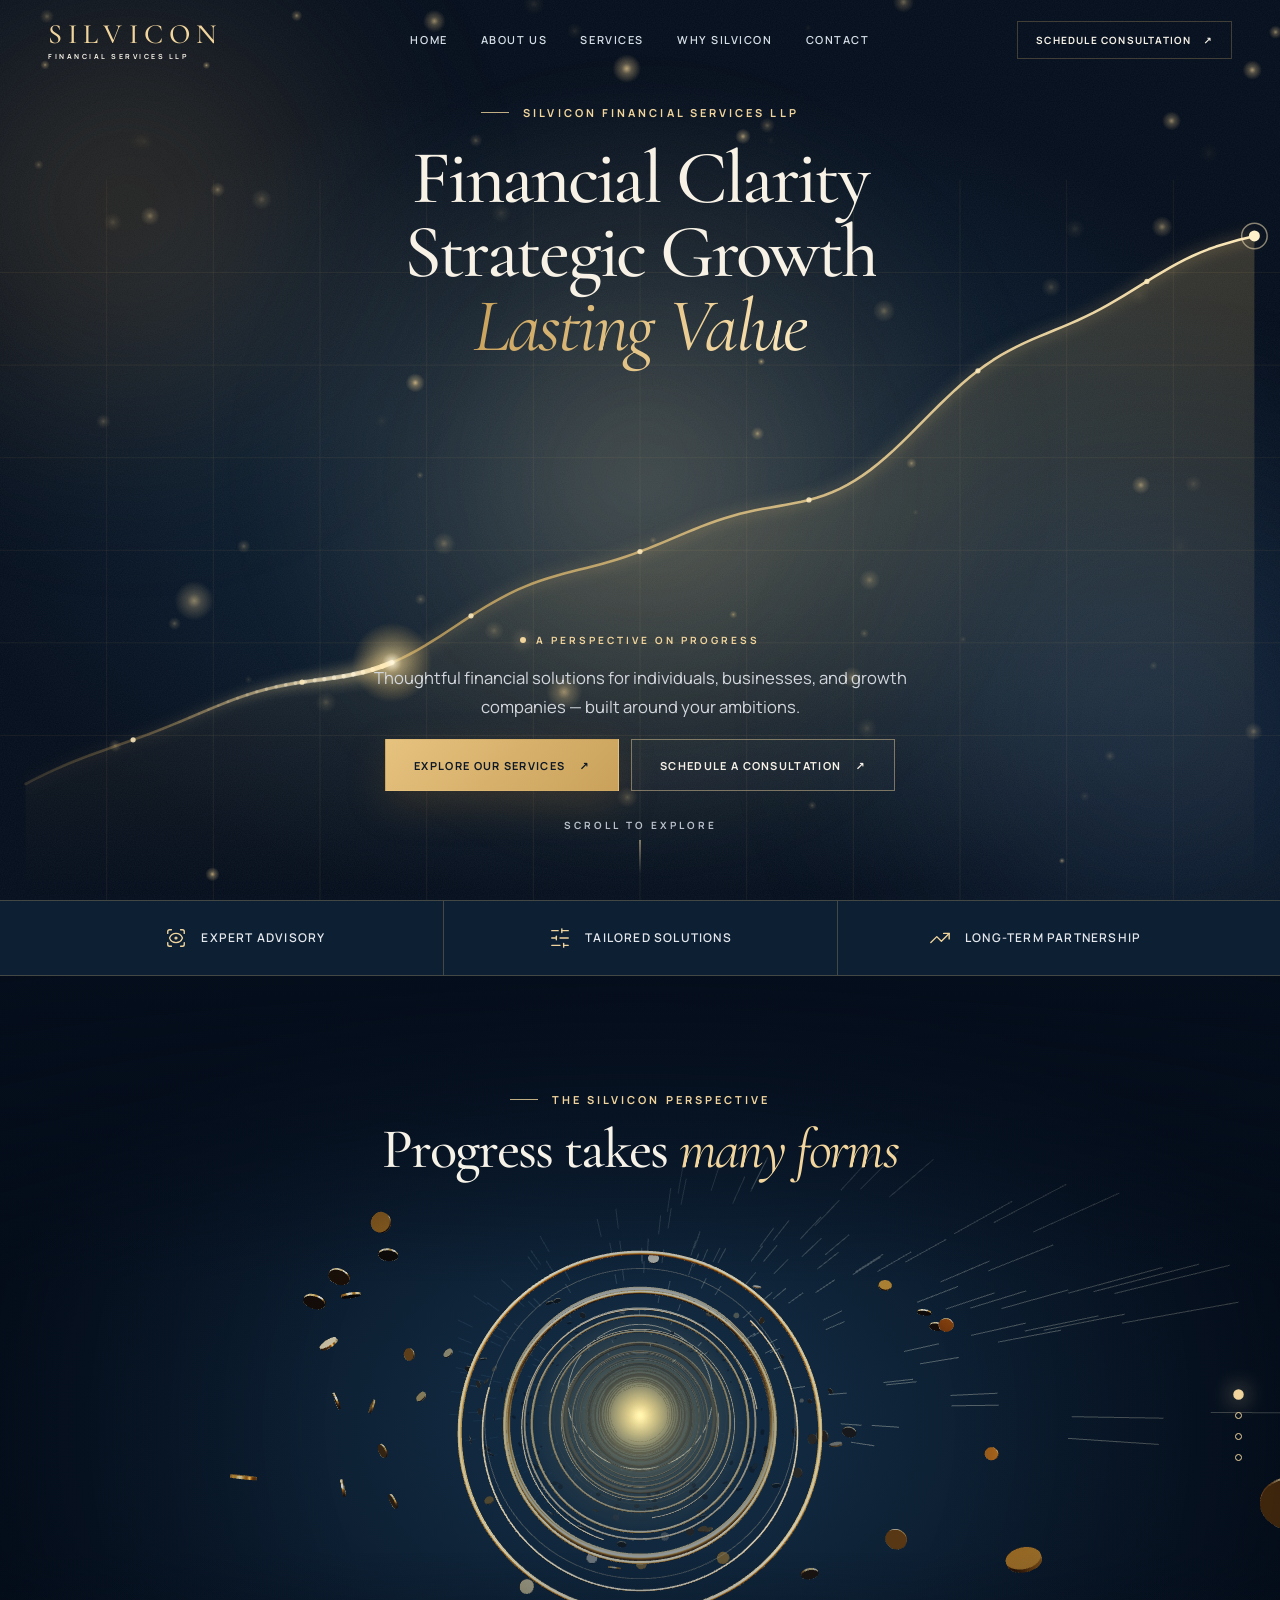
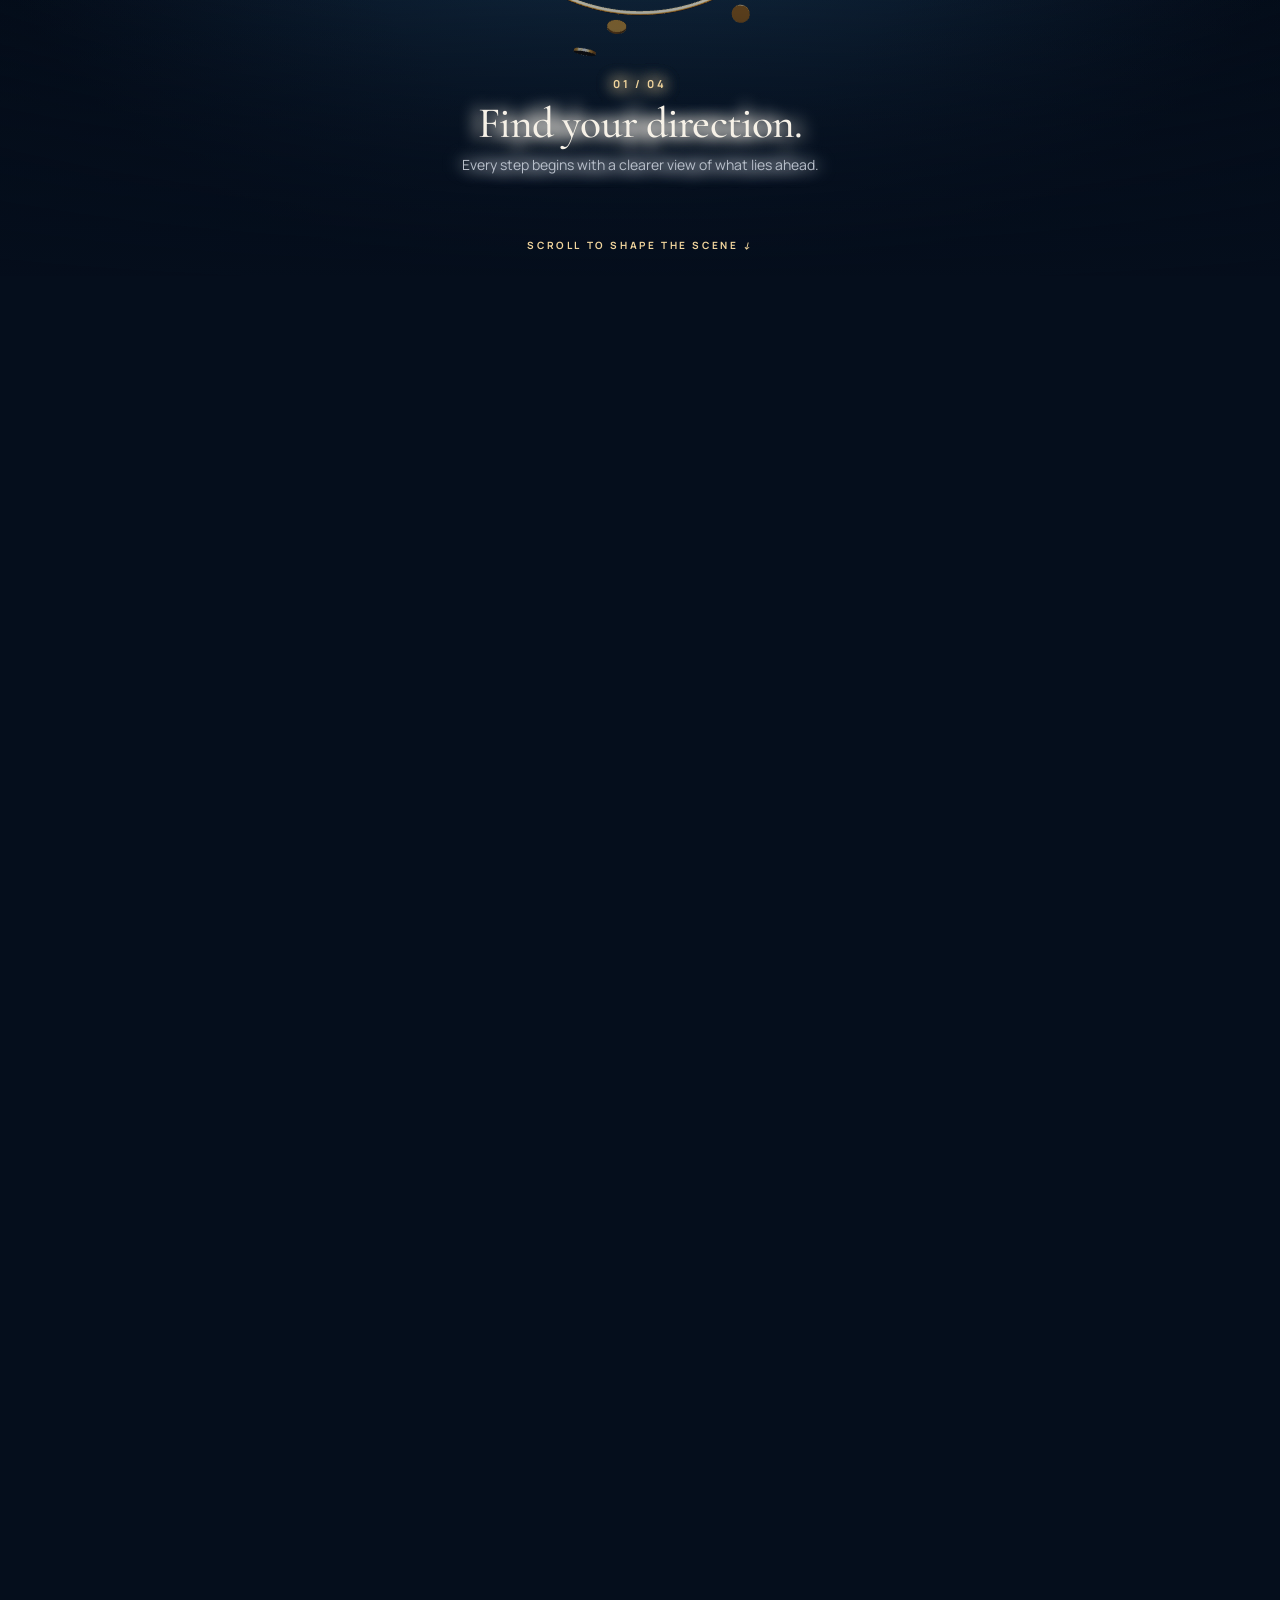
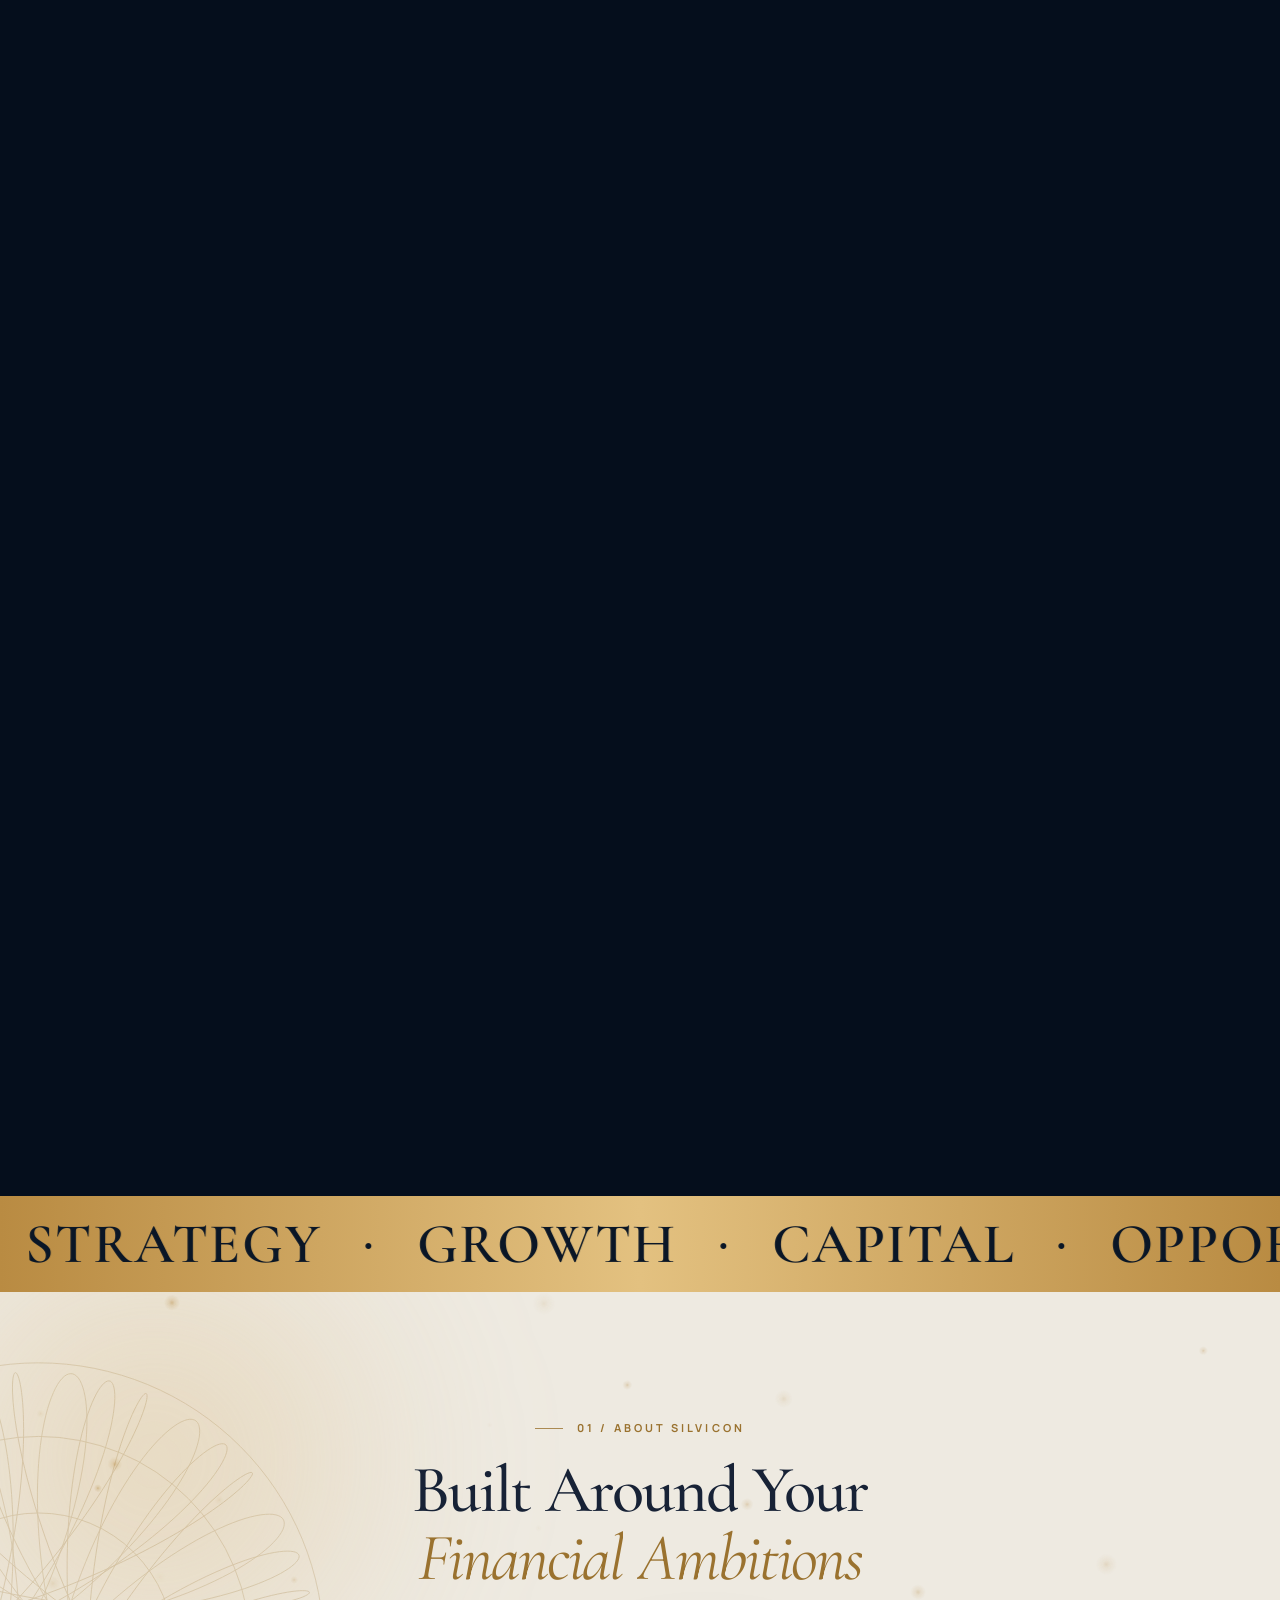
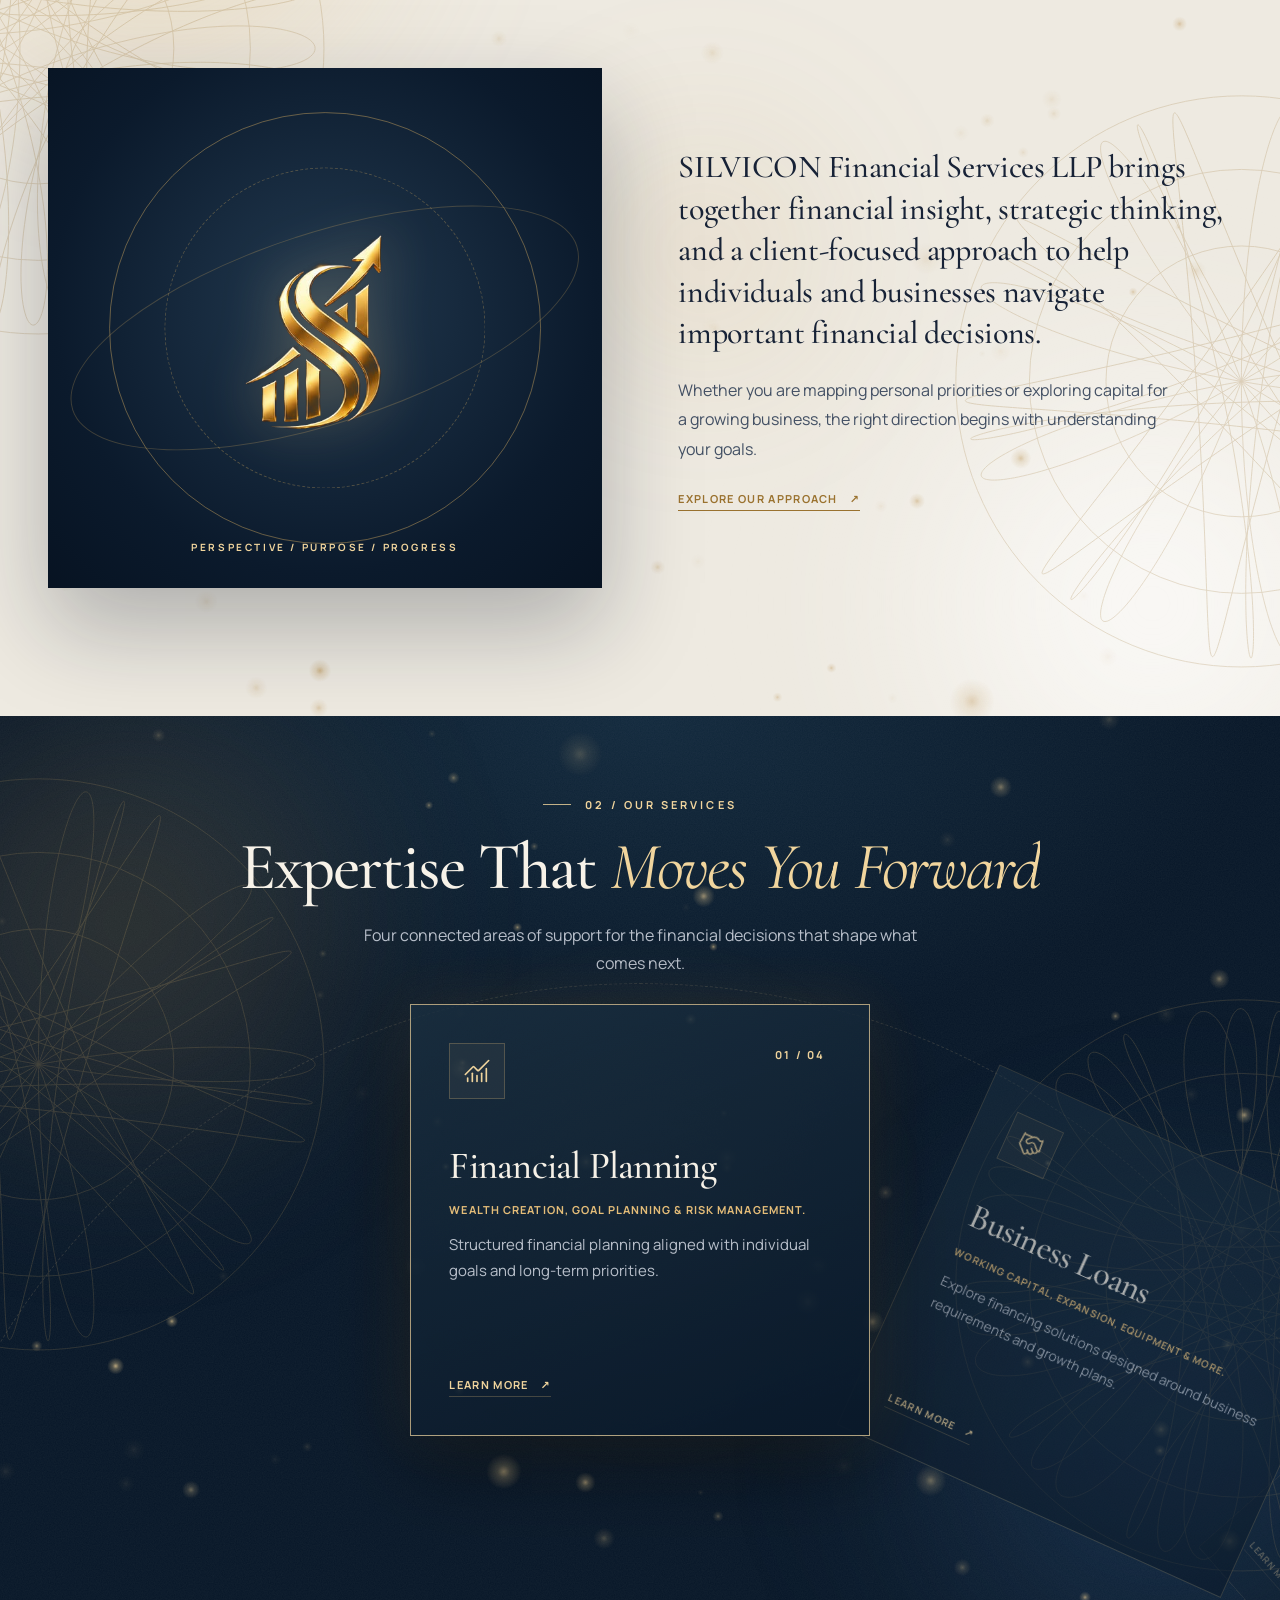
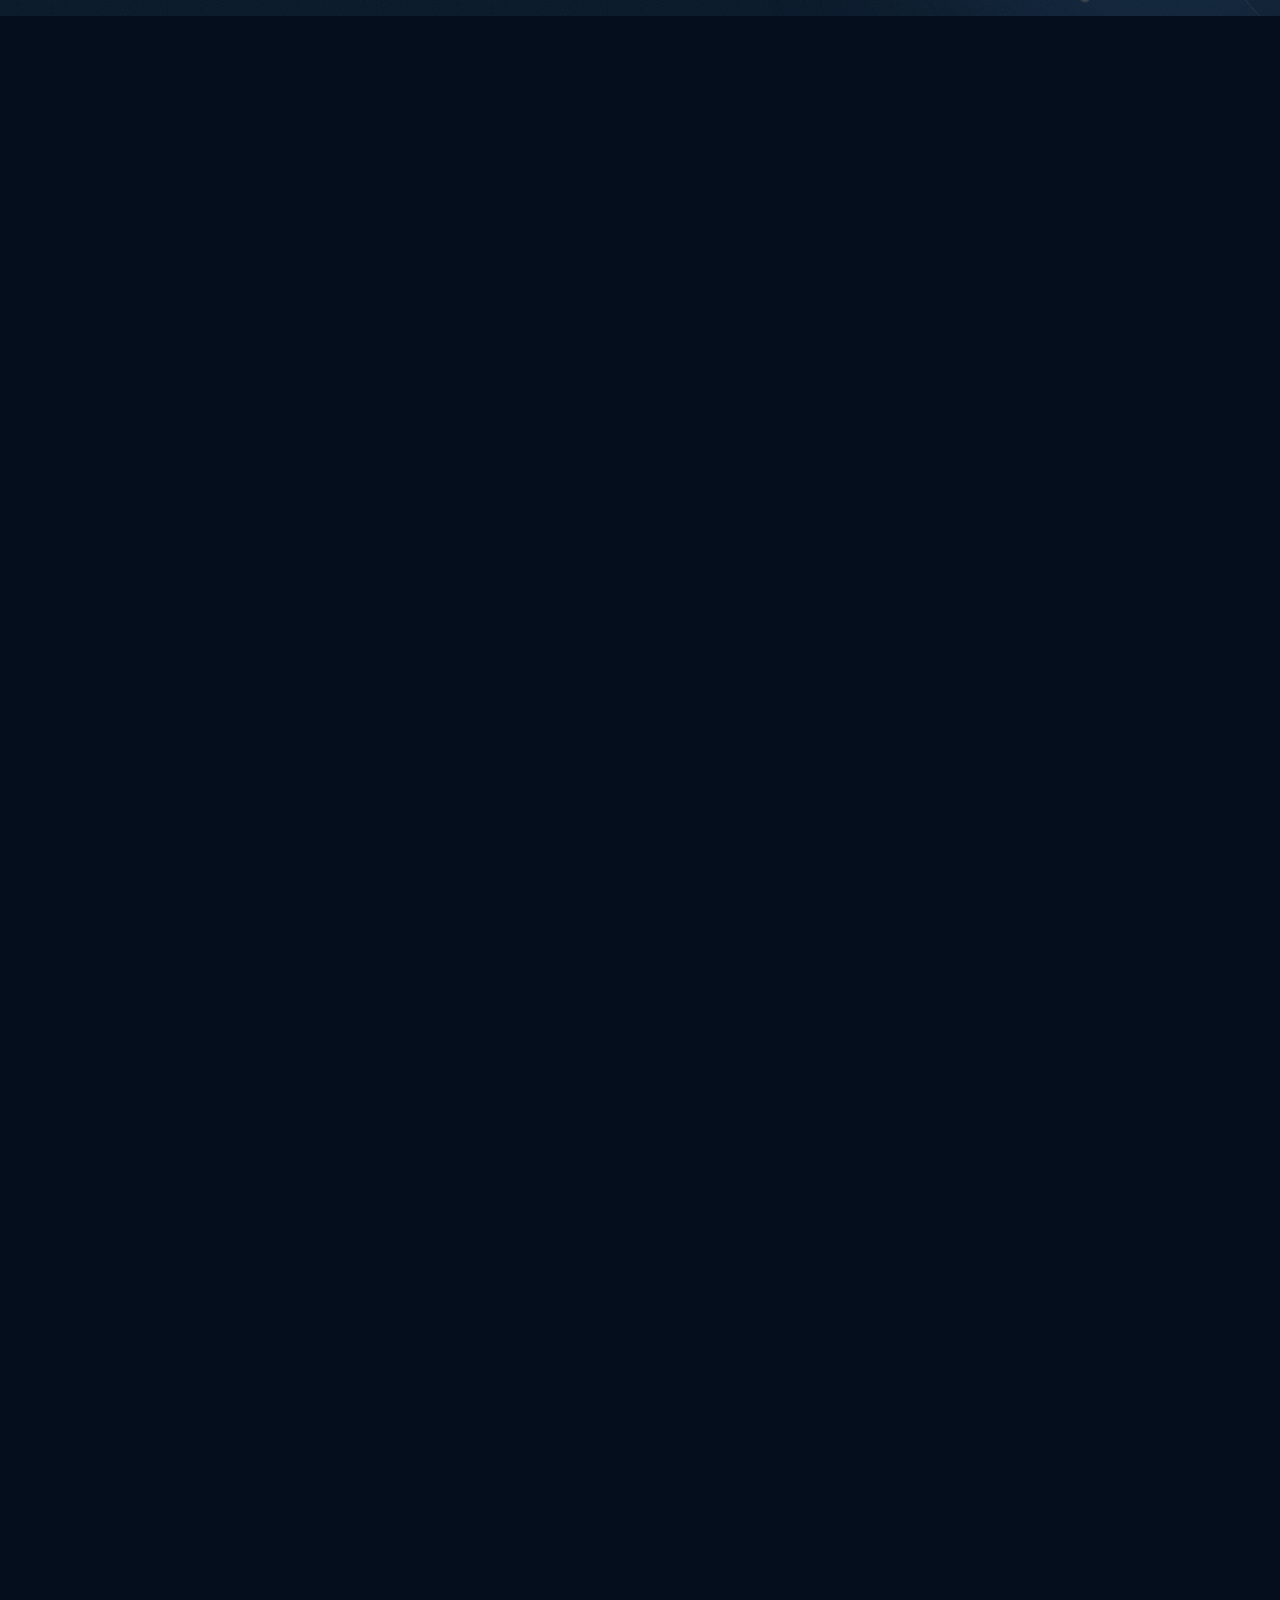
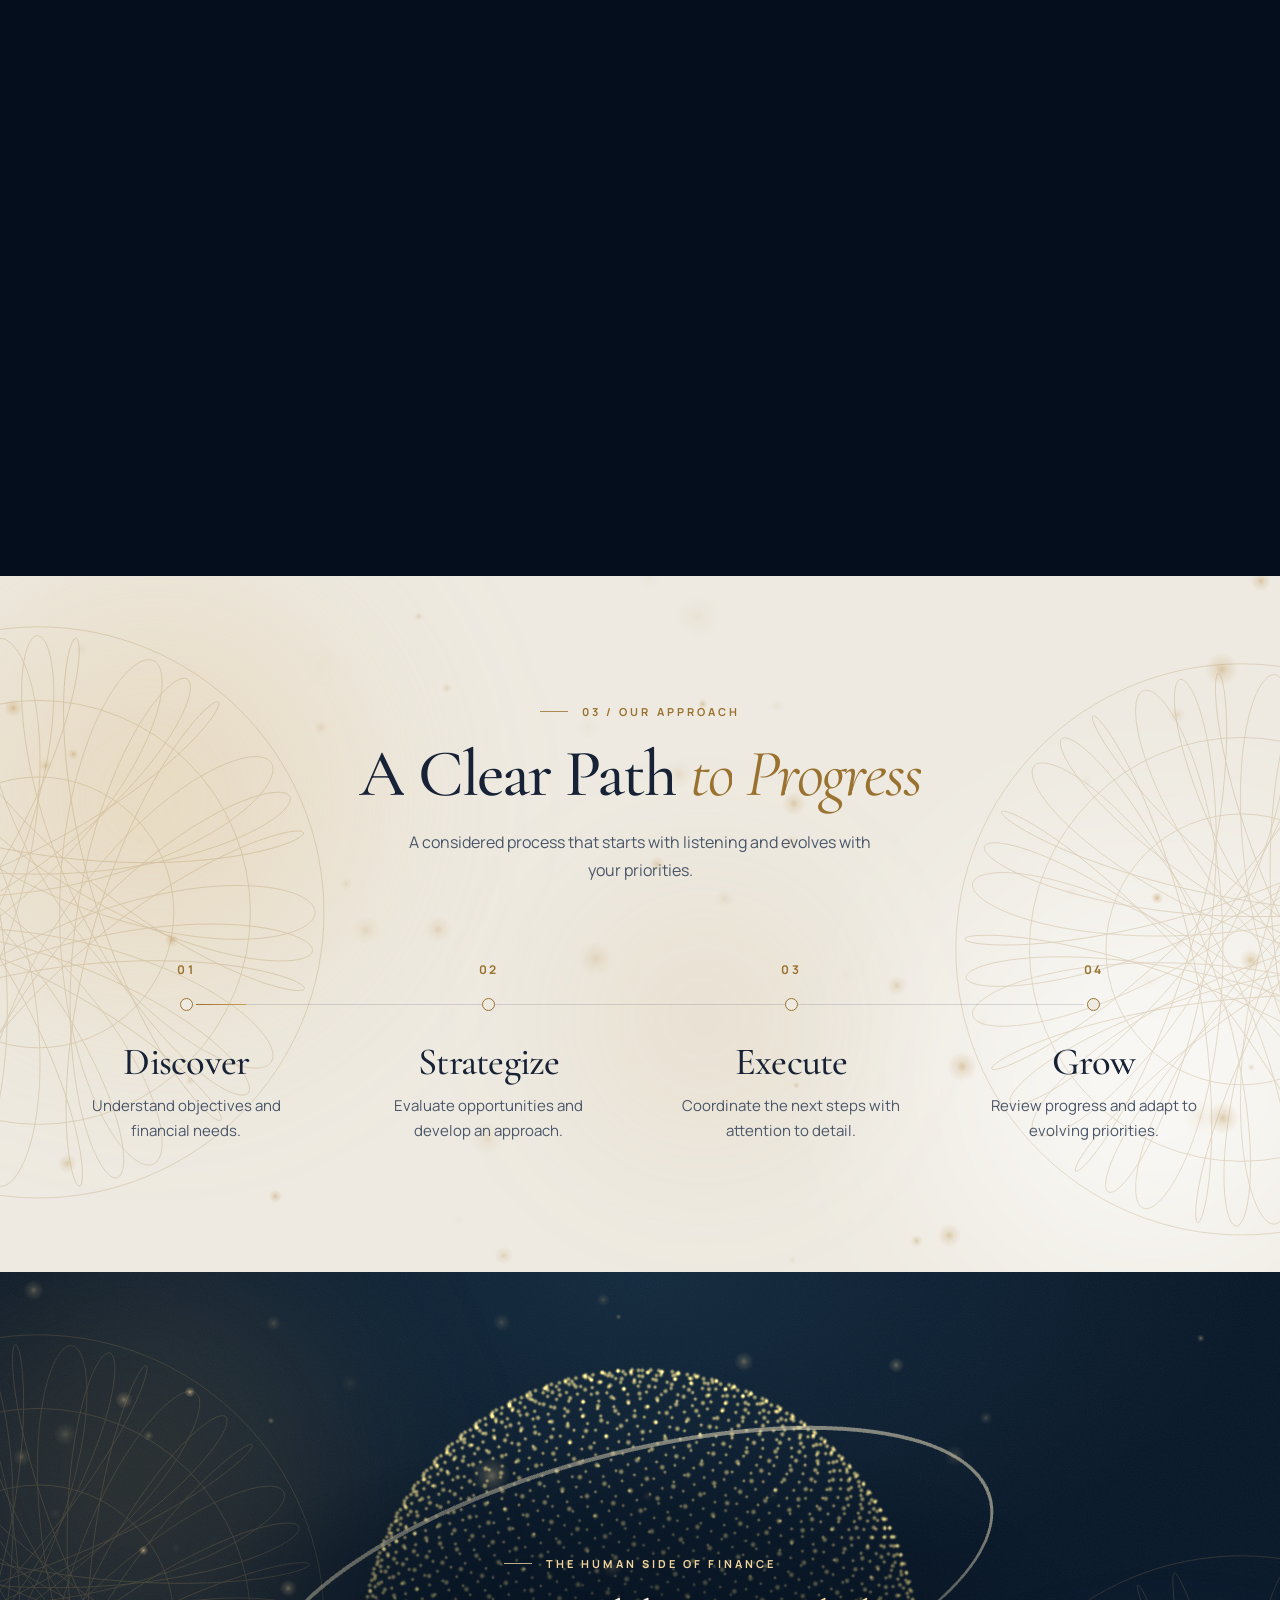
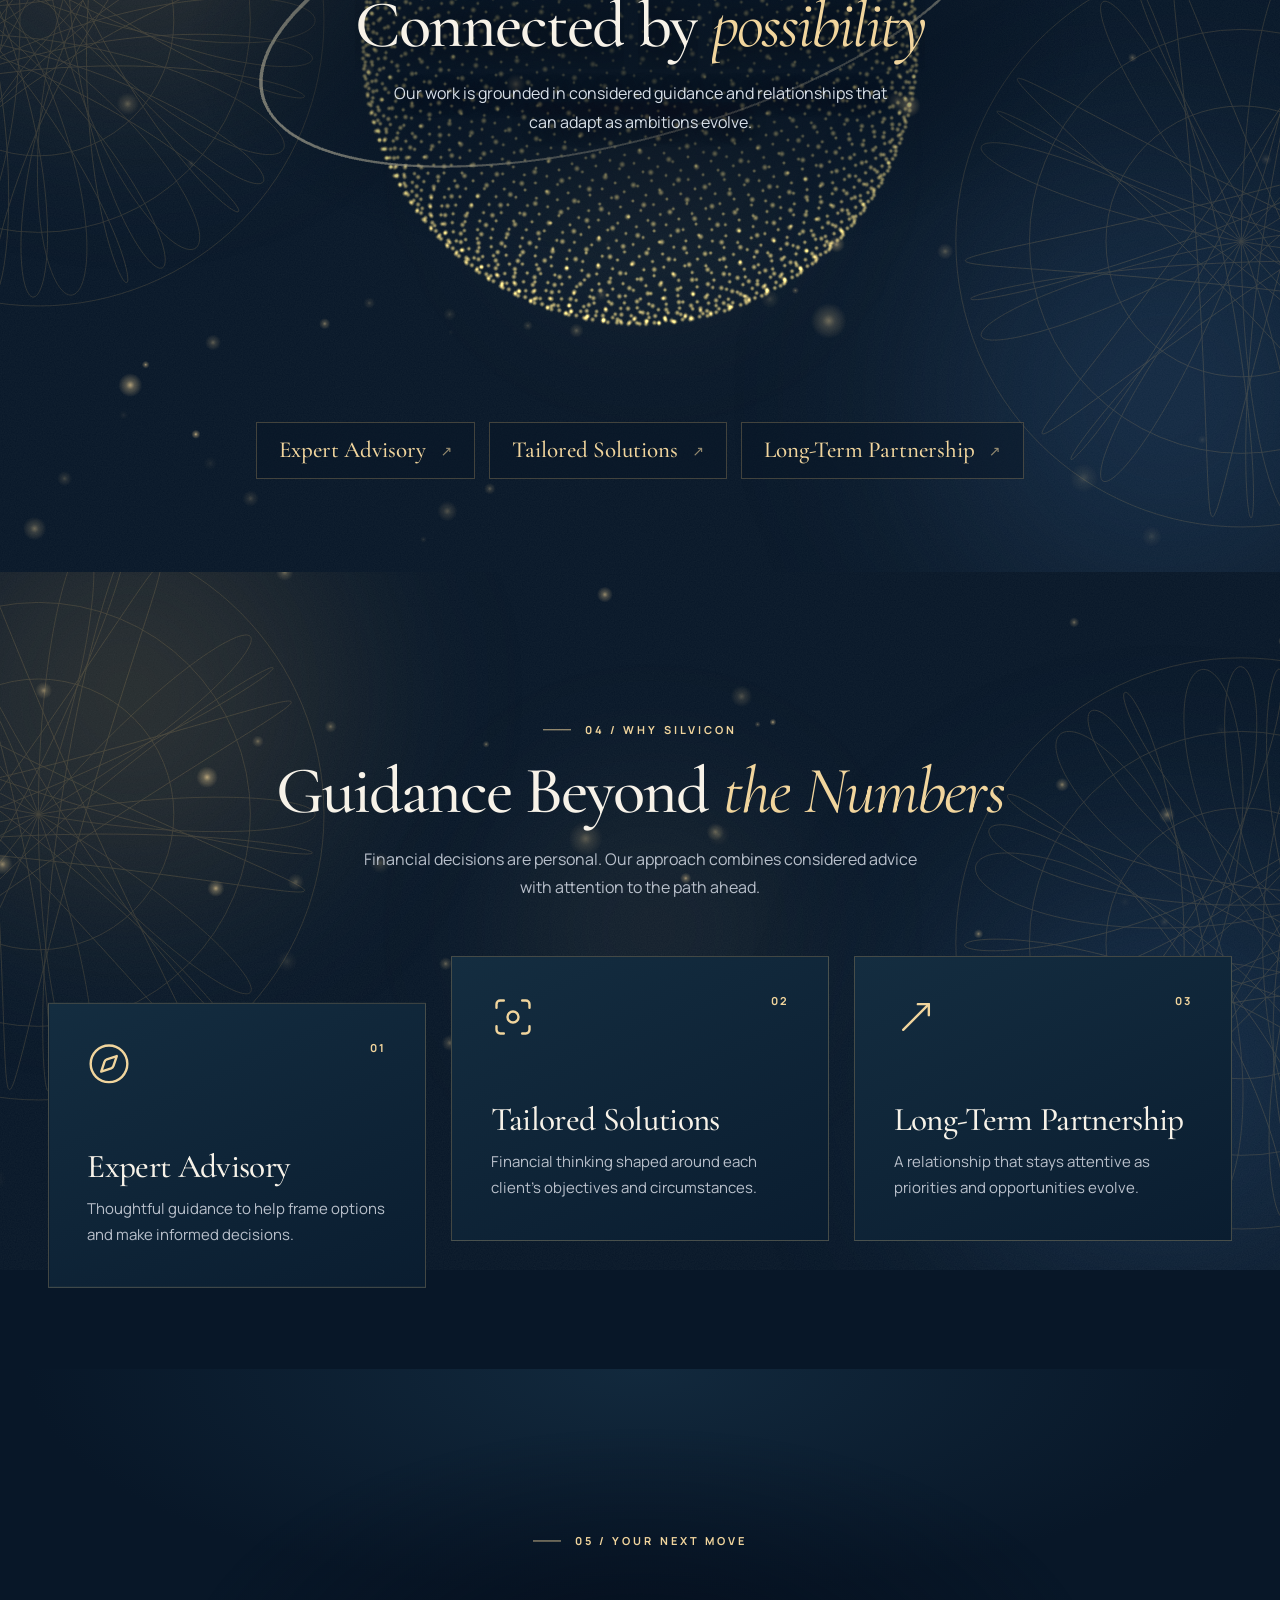
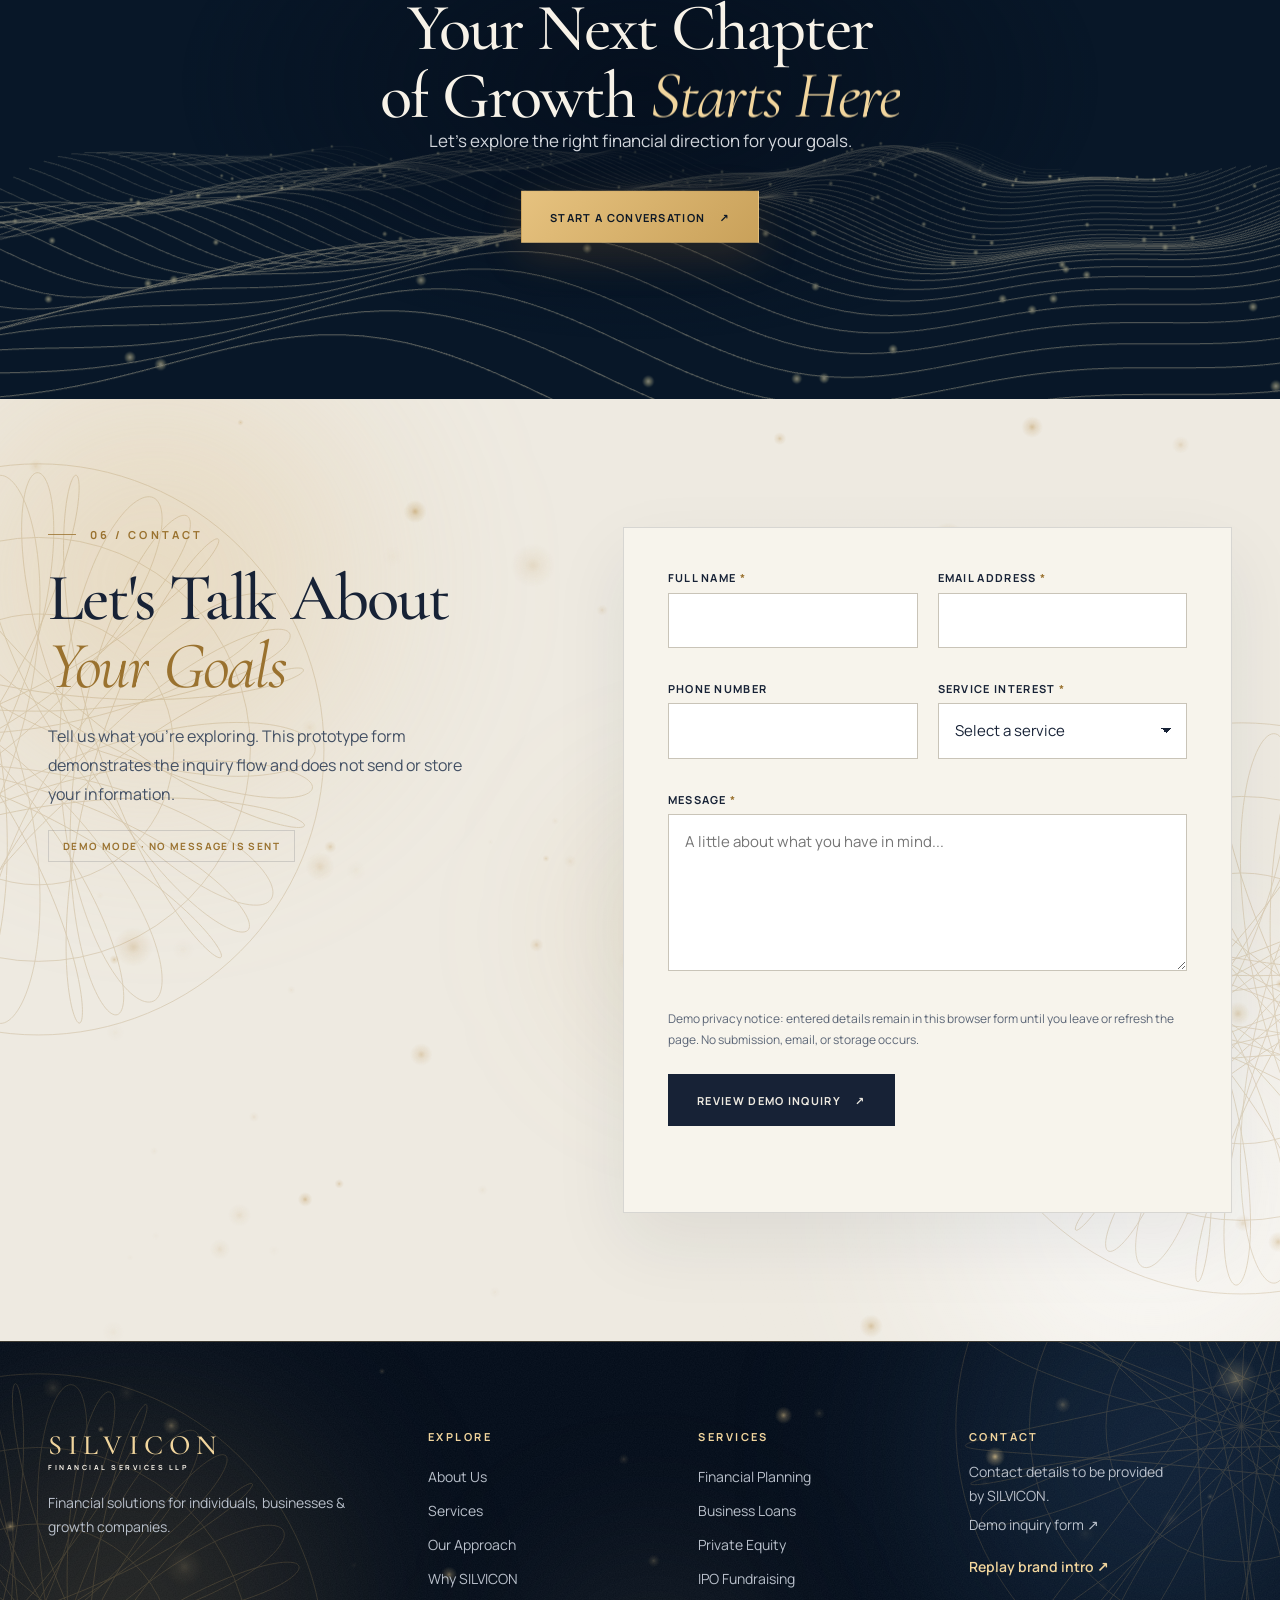
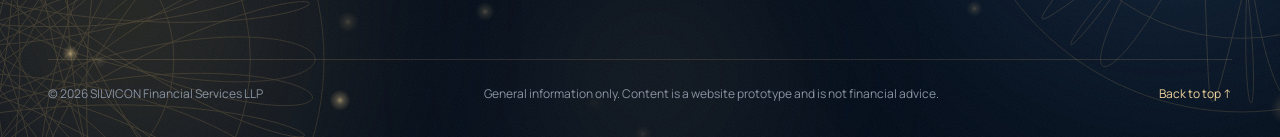
==== commit c79acc78: "Why-us carousel on small screens, tighter services wheel on all sizes, list below globe Co-Authored-" ====
--- a/index.html
+++ b/index.html
@@ -235,10 +235,11 @@
         <p class="eyebrow"><span class="line"></span>THE HUMAN SIDE OF FINANCE</p>
         <h2 data-split>Connected by <em>possibility</em></h2>
         <p data-reveal>Our work is grounded in considered guidance and relationships that can adapt as ambitions evolve.</p>
-        <ul class="universe-list" data-reveal>
-          <li>Expert Advisory</li><li>Tailored Solutions</li><li>Long-Term Partnership</li>
-        </ul>
-      </div>
+      </div>
+    </div>
+    <div class="wrap universe-foot"><ul class="universe-list" data-reveal>
+        <li>Expert Advisory</li><li>Tailored Solutions</li><li>Long-Term Partnership</li>
+      </ul>
     </div>
   </section>
 
--- a/css/site.css
+++ b/css/site.css
@@ -401,28 +401,54 @@
 @media (max-width:760px){.amb-rosette{opacity:.14}.amb-blob{filter:blur(50px)}}
 .cta-visual{opacity:.6}
 
-/* services wheel (desktop): pinned stage, cards sit on a half circle */
-@media (min-width:1000px){
-  .services.arc-on{min-height:100vh;padding-block:clamp(72px,9vh,110px) 0;overflow:hidden}
-  .services.arc-on .section-head{margin-bottom:0}
-  .service-arc{position:relative;display:block;height:clamp(430px,58vh,560px);margin-top:clamp(12px,3vh,36px)}
-  .service-arc .service-card{position:absolute;left:50%;top:0;width:min(460px,38vw);height:clamp(380px,50vh,460px);margin-left:calc(min(460px,38vw)/-2);transform-origin:50% 140%;min-height:0}
-  .service-arc .service-card.is-active{border-color:rgba(241,213,157,.7);box-shadow:0 30px 80px rgba(0,0,0,.45),0 0 60px rgba(241,200,120,.12)}
-  .service-arc::before{content:"";position:absolute;left:50%;top:-4%;width:min(1500px,130vw);aspect-ratio:1;transform:translateX(-50%);border:1px dashed rgba(241,213,157,.14);border-radius:50%;pointer-events:none}
-}
+@media (max-width:999px){.service-grid{grid-auto-rows:1fr}}
+.universe-copy{padding-inline:clamp(20px,5vw,40px)}
+@media (max-width:760px){.universe-copy::before{background:radial-gradient(closest-side,rgba(6,18,32,.55),rgba(6,18,32,.3) 60%,transparent)}.universe-list{max-width:100%}}
+
+/* services wheel — all screen sizes */
+.services.arc-on{min-height:100vh;min-height:100svh;padding-block:clamp(72px,9vh,110px) 0;overflow:hidden}
+.services.arc-on .section-head{margin-bottom:0}
+.service-arc{position:relative;display:block;height:clamp(400px,56vh,540px);margin-top:clamp(12px,3vh,32px)}
+.service-arc .service-card{position:absolute;left:50%;top:0;width:min(460px,80vw);height:clamp(360px,48vh,440px);margin-left:calc(min(460px,80vw)/-2);transform-origin:50% 140%;min-height:0;padding:clamp(24px,3vw,44px)}
+@media (min-width:700px){.service-arc .service-card{width:min(460px,38vw);margin-left:calc(min(460px,38vw)/-2)}}
+.service-arc .service-card h3{font-size:clamp(30px,3vw,42px)}
+.service-arc .service-card.is-active{border-color:rgba(241,213,157,.7);box-shadow:0 30px 80px rgba(0,0,0,.45),0 0 60px rgba(241,200,120,.12)}
+.service-arc::before{content:"";position:absolute;left:50%;top:-4%;width:min(1500px,130vw);aspect-ratio:1;transform:translateX(-50%);border:1px dashed rgba(241,213,157,.14);border-radius:50%;pointer-events:none}
+
+/* why-us: swipeable carousel on smaller screens */
+.why-nav{display:none}
+@media (max-width:999px){
+  .why-grid{display:flex;gap:16px;overflow-x:auto;scroll-snap-type:x mandatory;-webkit-overflow-scrolling:touch;scrollbar-width:none;padding:4px 2px 8px;margin-inline:calc(var(--gutter)*-1);padding-inline:var(--gutter)}
+  .why-grid::-webkit-scrollbar{display:none}
+  .why-grid article{flex:0 0 min(84%,420px);scroll-snap-align:center;display:flex;flex-direction:column;align-items:flex-start;grid-row:auto;min-height:260px}
+  .why-grid svg{grid-row:auto;margin:0 0 32px}
+  .why-nav{display:flex;align-items:center;justify-content:center;gap:18px;margin-top:22px}
+  .why-nav>button{width:44px;height:44px;border:1px solid var(--edge);background:rgba(241,213,157,.05);color:var(--bright);font-size:18px;cursor:pointer}
+  .why-dots{display:flex;gap:10px}
+  .why-dots button{width:8px;height:8px;padding:0;border:0;border-radius:50%;background:rgba(241,213,157,.3);cursor:pointer;transition:.3s}
+  .why-dots button.on{background:var(--bright);width:24px;border-radius:4px}
+}
+
+/* universe: list sits below the globe */
+.universe{--foot:150px;display:flex;flex-direction:column;min-height:calc(100vh + 0px)}
+.universe-grid{flex:1;min-height:calc(100vh - var(--foot))}
+.universe-visual{bottom:var(--foot)}
+.universe-foot{position:relative;z-index:2;height:var(--foot);display:flex;align-items:flex-start;justify-content:center}
+.universe-foot .universe-list{display:flex;flex-wrap:wrap;justify-content:center;gap:12px 14px;width:auto;max-width:none;margin:0}
+.universe-foot .universe-list li{display:inline-flex;gap:14px;padding:14px 22px;border:1px solid var(--edge);background:rgba(8,22,38,.5);font-size:clamp(18px,1.8vw,24px)}
+.universe-foot .universe-list li:last-child{border-bottom:1px solid var(--edge)}
+@media (max-width:760px){.universe{--foot:230px}.universe-foot .universe-list{flex-direction:column;align-items:stretch;width:100%}}
 
 /* universe: full-bleed centred globe, content sits on top of it */
-.universe{position:relative;min-height:100vh;display:grid;place-items:center;overflow:hidden}
+.universe{position:relative;overflow:hidden}
 .universe-grid{position:static;width:100%;display:grid;grid-template-columns:1fr;gap:0;place-items:center}
-.universe-visual{position:absolute;inset:0;height:auto;z-index:0}
+.universe-visual{position:absolute;inset:0;height:auto;z-index:0;bottom:var(--foot)}
 .universe-visual canvas{position:absolute;inset:0;width:100%;height:100%}
 .universe-fallback{inset:14%;max-width:640px;margin:auto}
-.universe-copy{position:relative;z-index:2;width:100%;display:grid;justify-items:center;text-align:center;gap:20px;padding-block:clamp(72px,10vh,120px)}
+.universe-copy{position:relative;z-index:2;width:100%;display:grid;justify-items:center;text-align:center;gap:20px;padding-block:clamp(72px,10vh,120px);padding-inline:clamp(20px,5vw,40px)}
 .universe-copy::before{content:"";position:absolute;z-index:-1;left:50%;top:50%;width:min(900px,120%);height:120%;transform:translate(-50%,-50%);background:radial-gradient(closest-side,rgba(6,18,32,.78),rgba(6,18,32,.5) 55%,transparent);pointer-events:none}
 .universe-copy h2{text-shadow:0 2px 30px rgba(4,12,22,.9)}
 .universe-copy>p:not(.eyebrow){max-width:520px;color:#d7dfe8;text-shadow:0 1px 18px rgba(4,12,22,.9)}
-.universe-list{max-width:440px;margin-inline:auto}
-@media (max-width:1000px){.universe-grid{display:grid}.universe-visual{order:0}}
-@media (max-width:999px){.service-grid{grid-auto-rows:1fr}}
-.universe-copy{padding-inline:clamp(20px,5vw,40px)}
-@media (max-width:760px){.universe-copy::before{background:radial-gradient(closest-side,rgba(6,18,32,.55),rgba(6,18,32,.3) 60%,transparent)}.universe-list{max-width:100%}}
+@media (max-width:760px){.universe-copy::before{background:radial-gradient(closest-side,rgba(6,18,32,.55),rgba(6,18,32,.3) 60%,transparent)}}
+.universe{padding-block:0}
+.universe-grid{min-height:calc(100svh - var(--foot))}
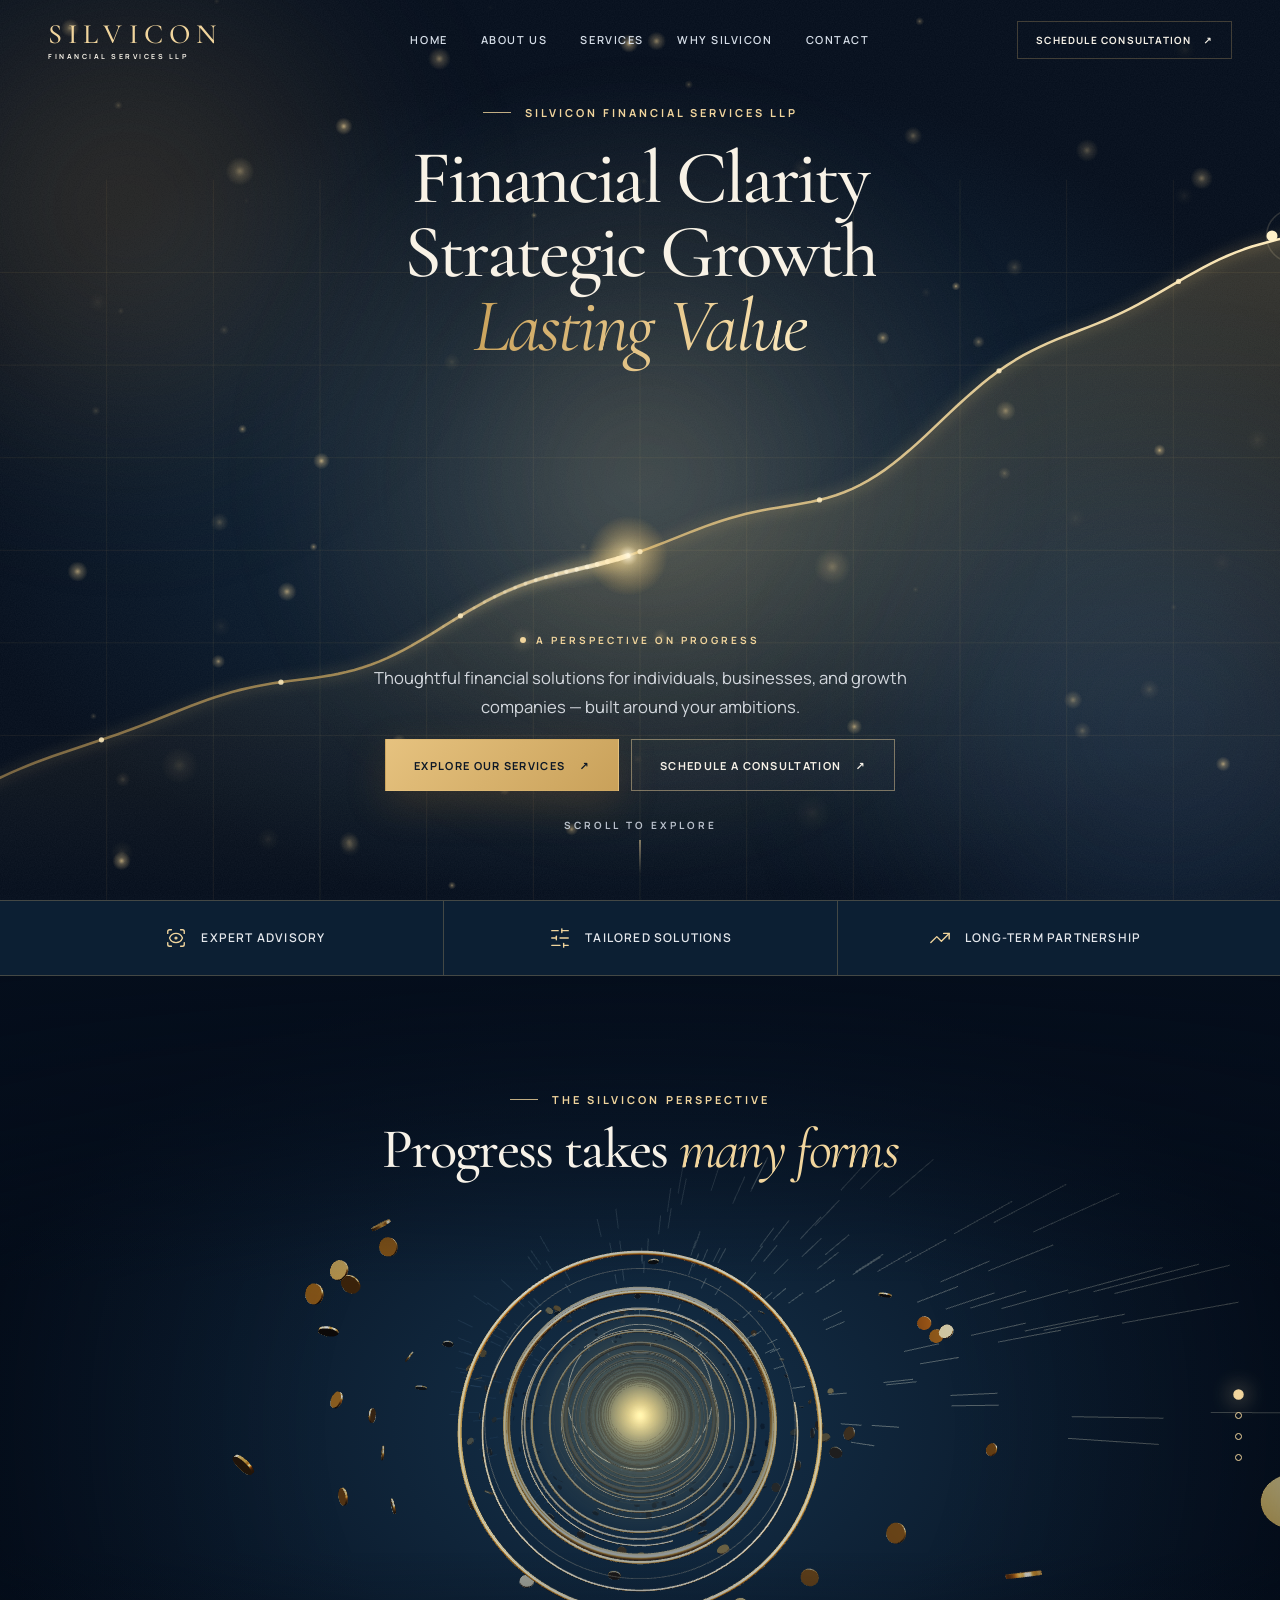
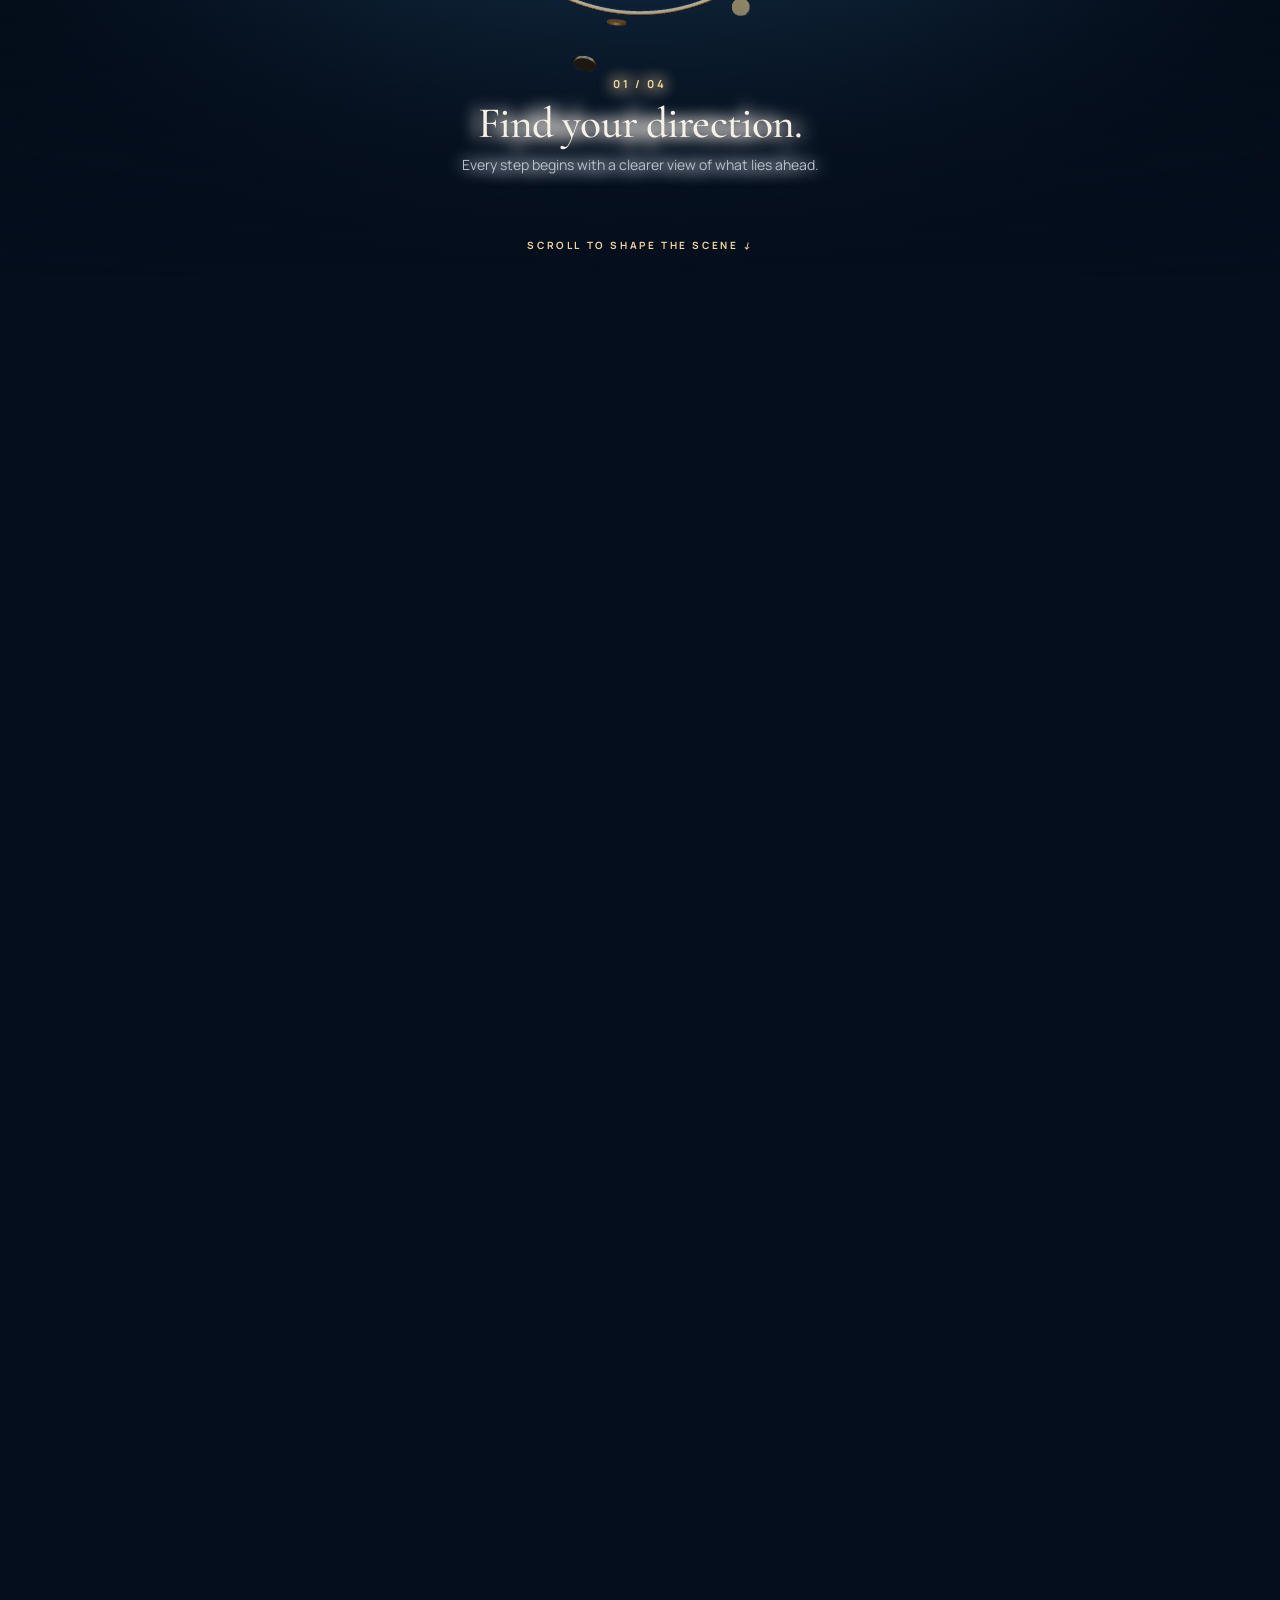
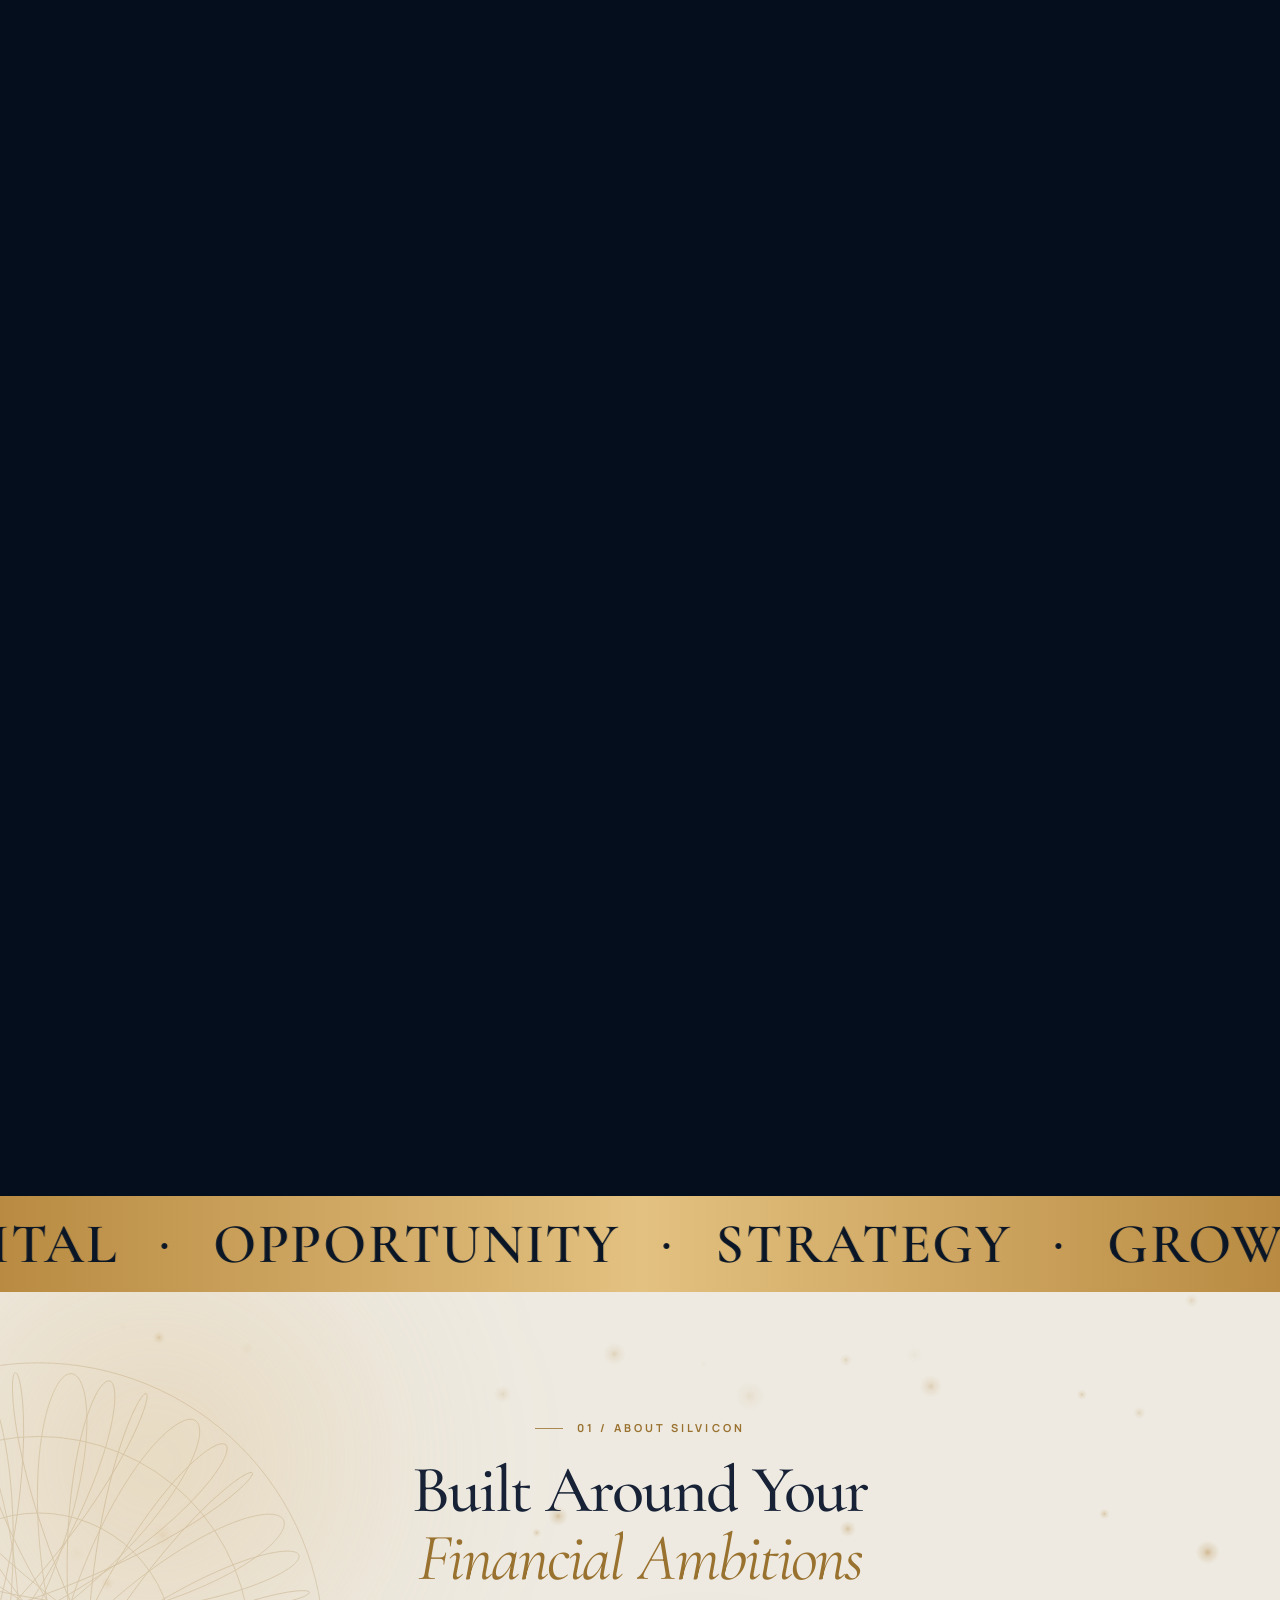
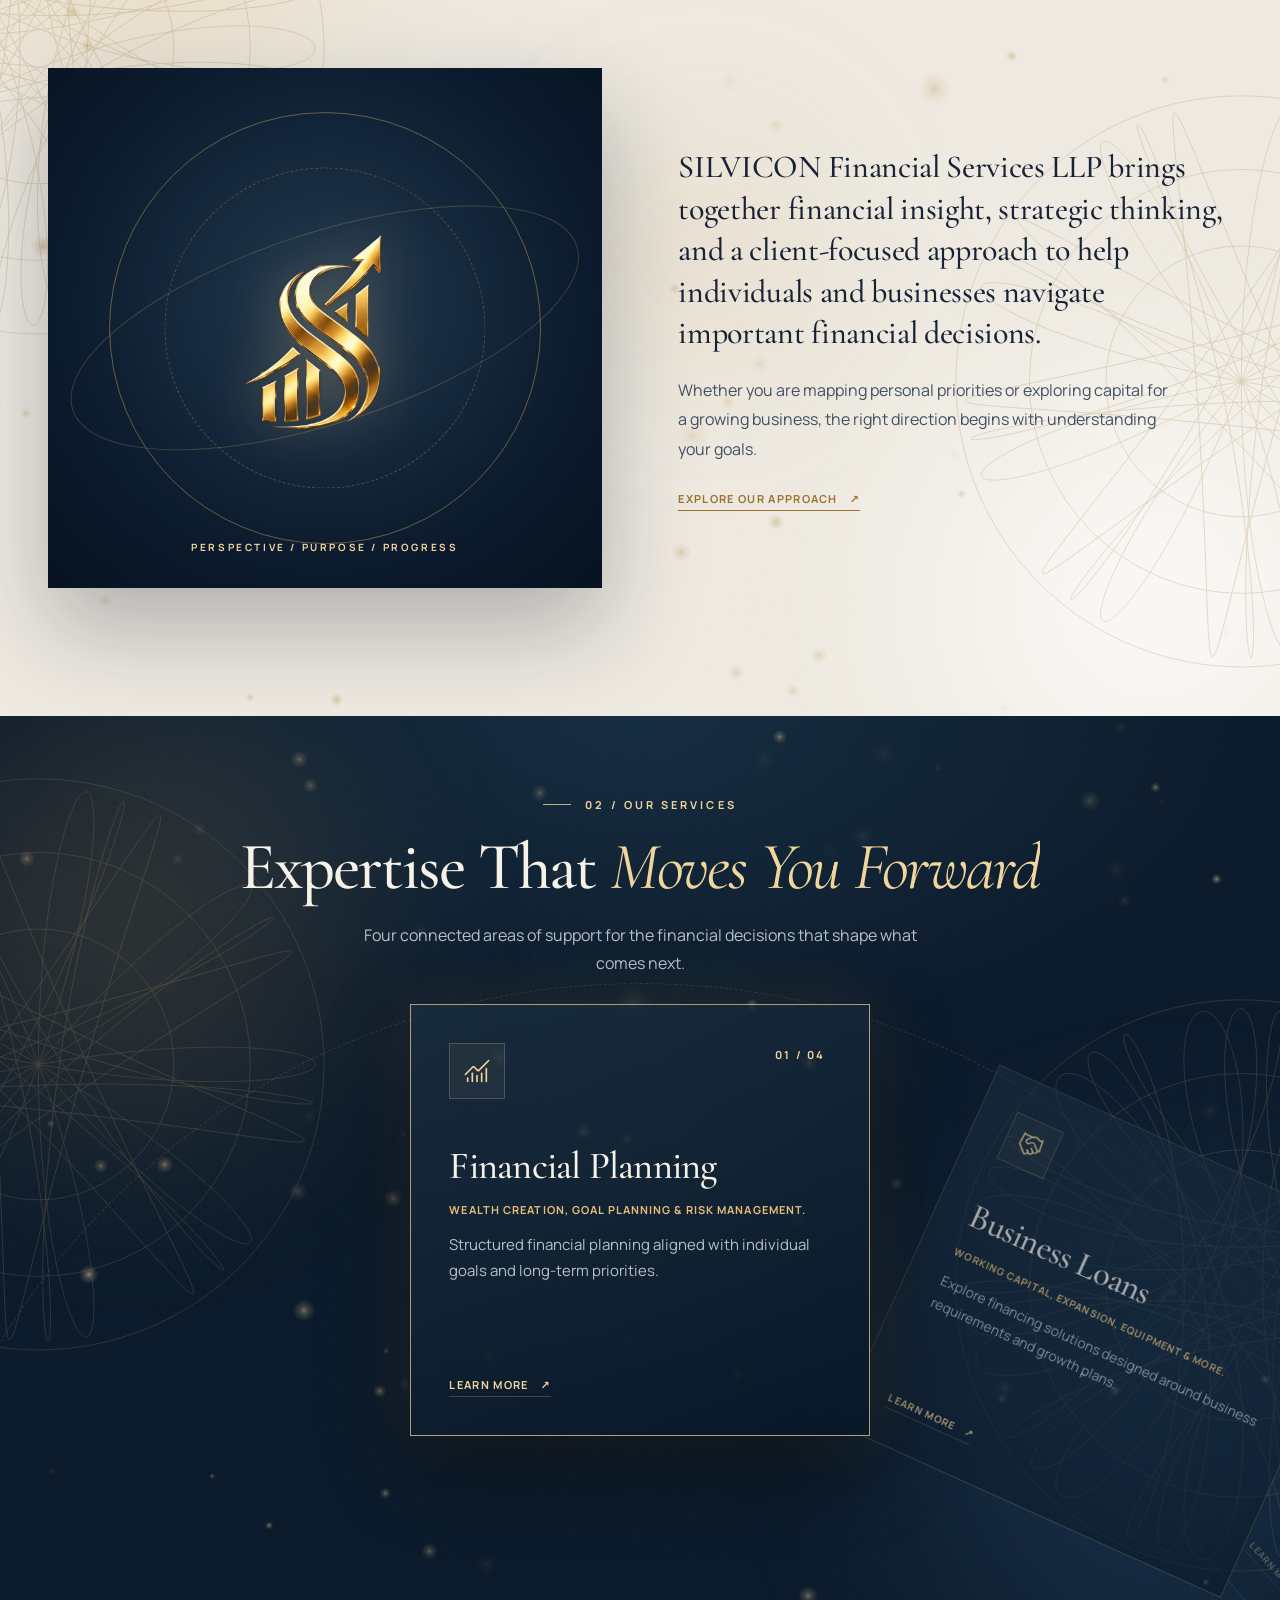
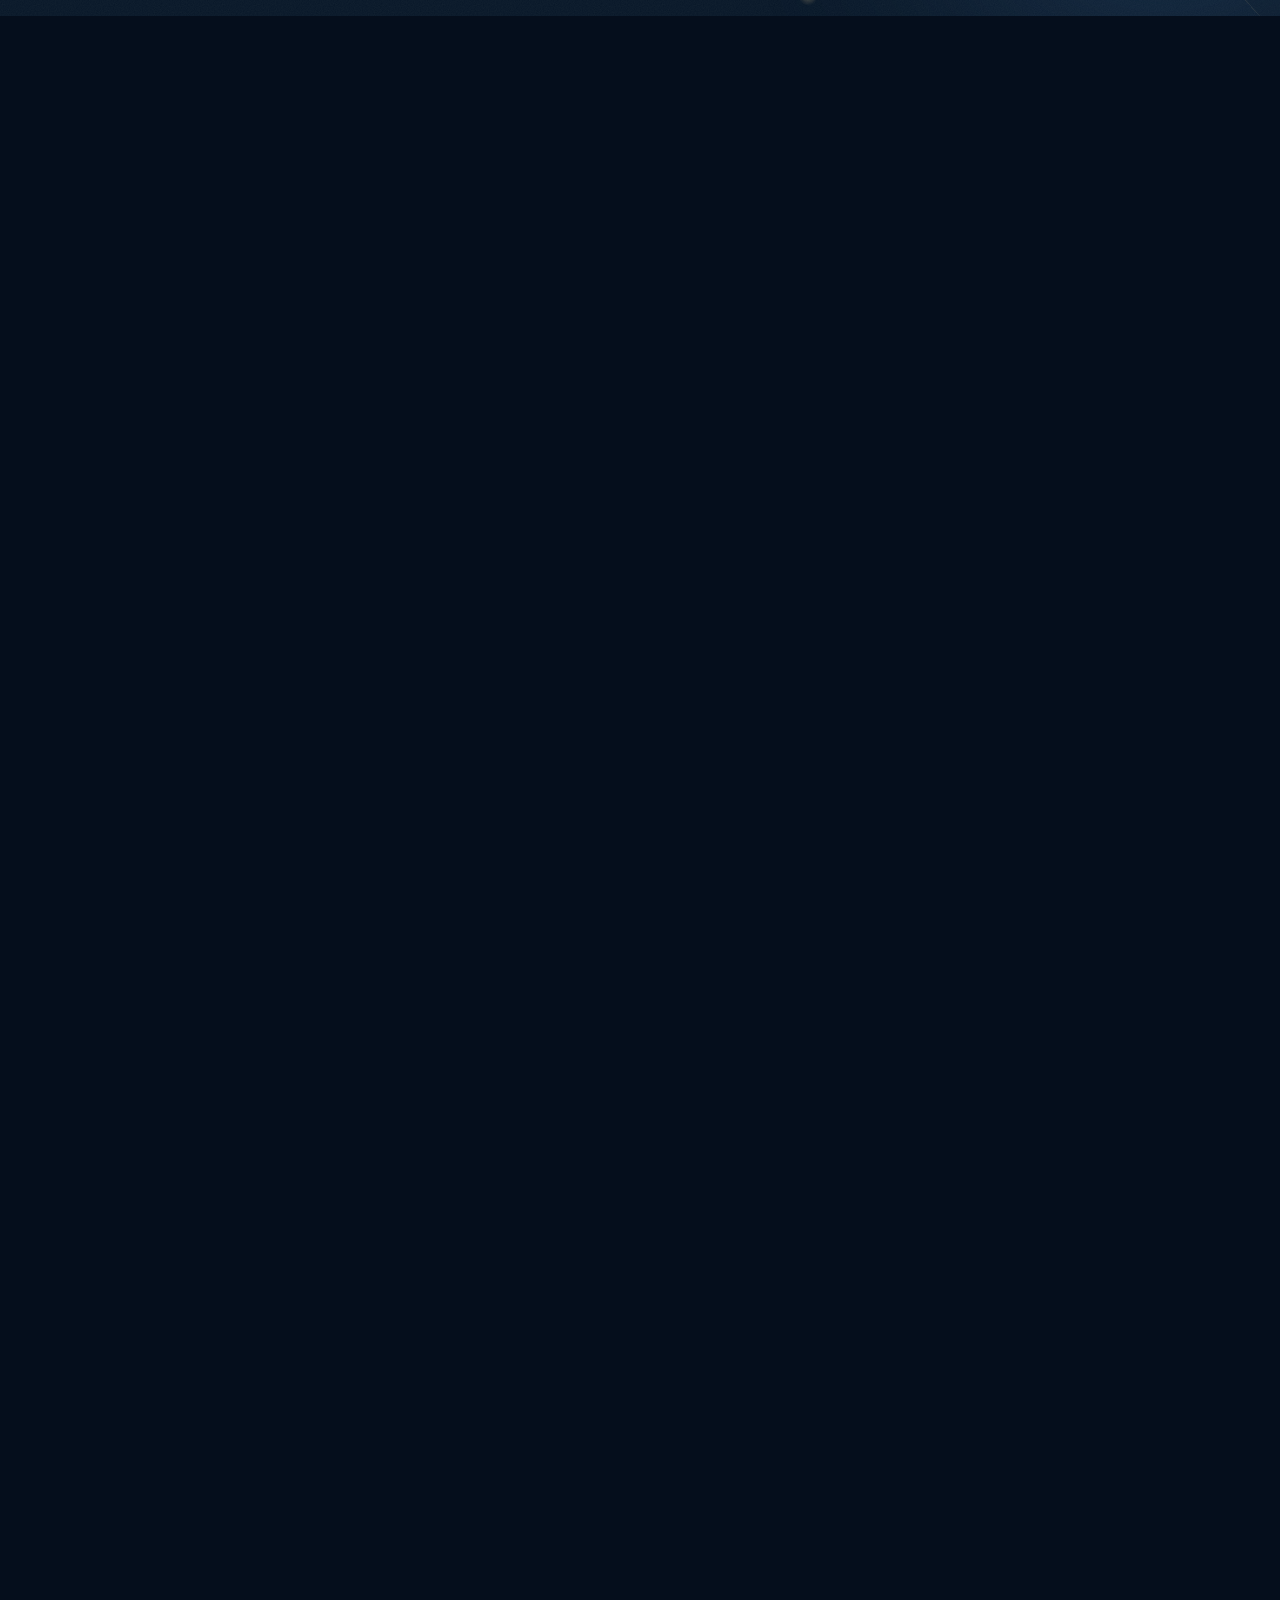
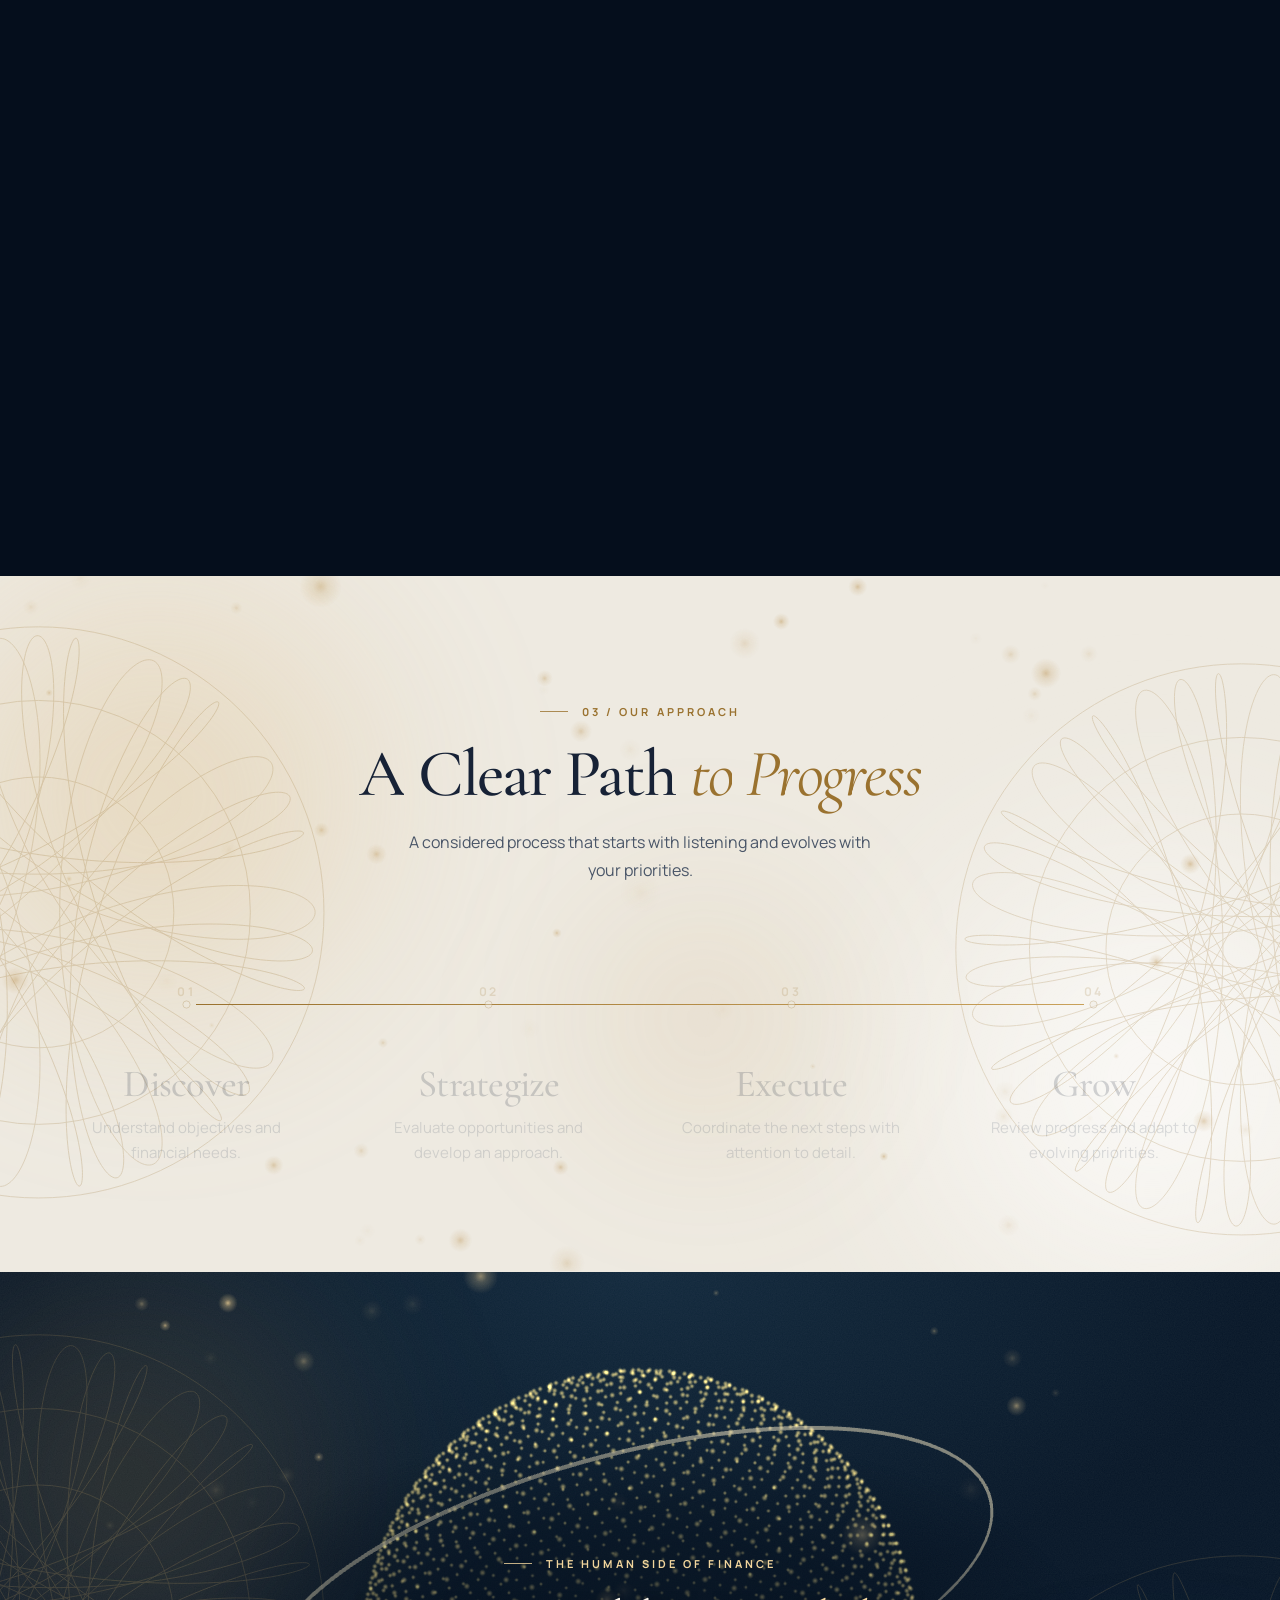
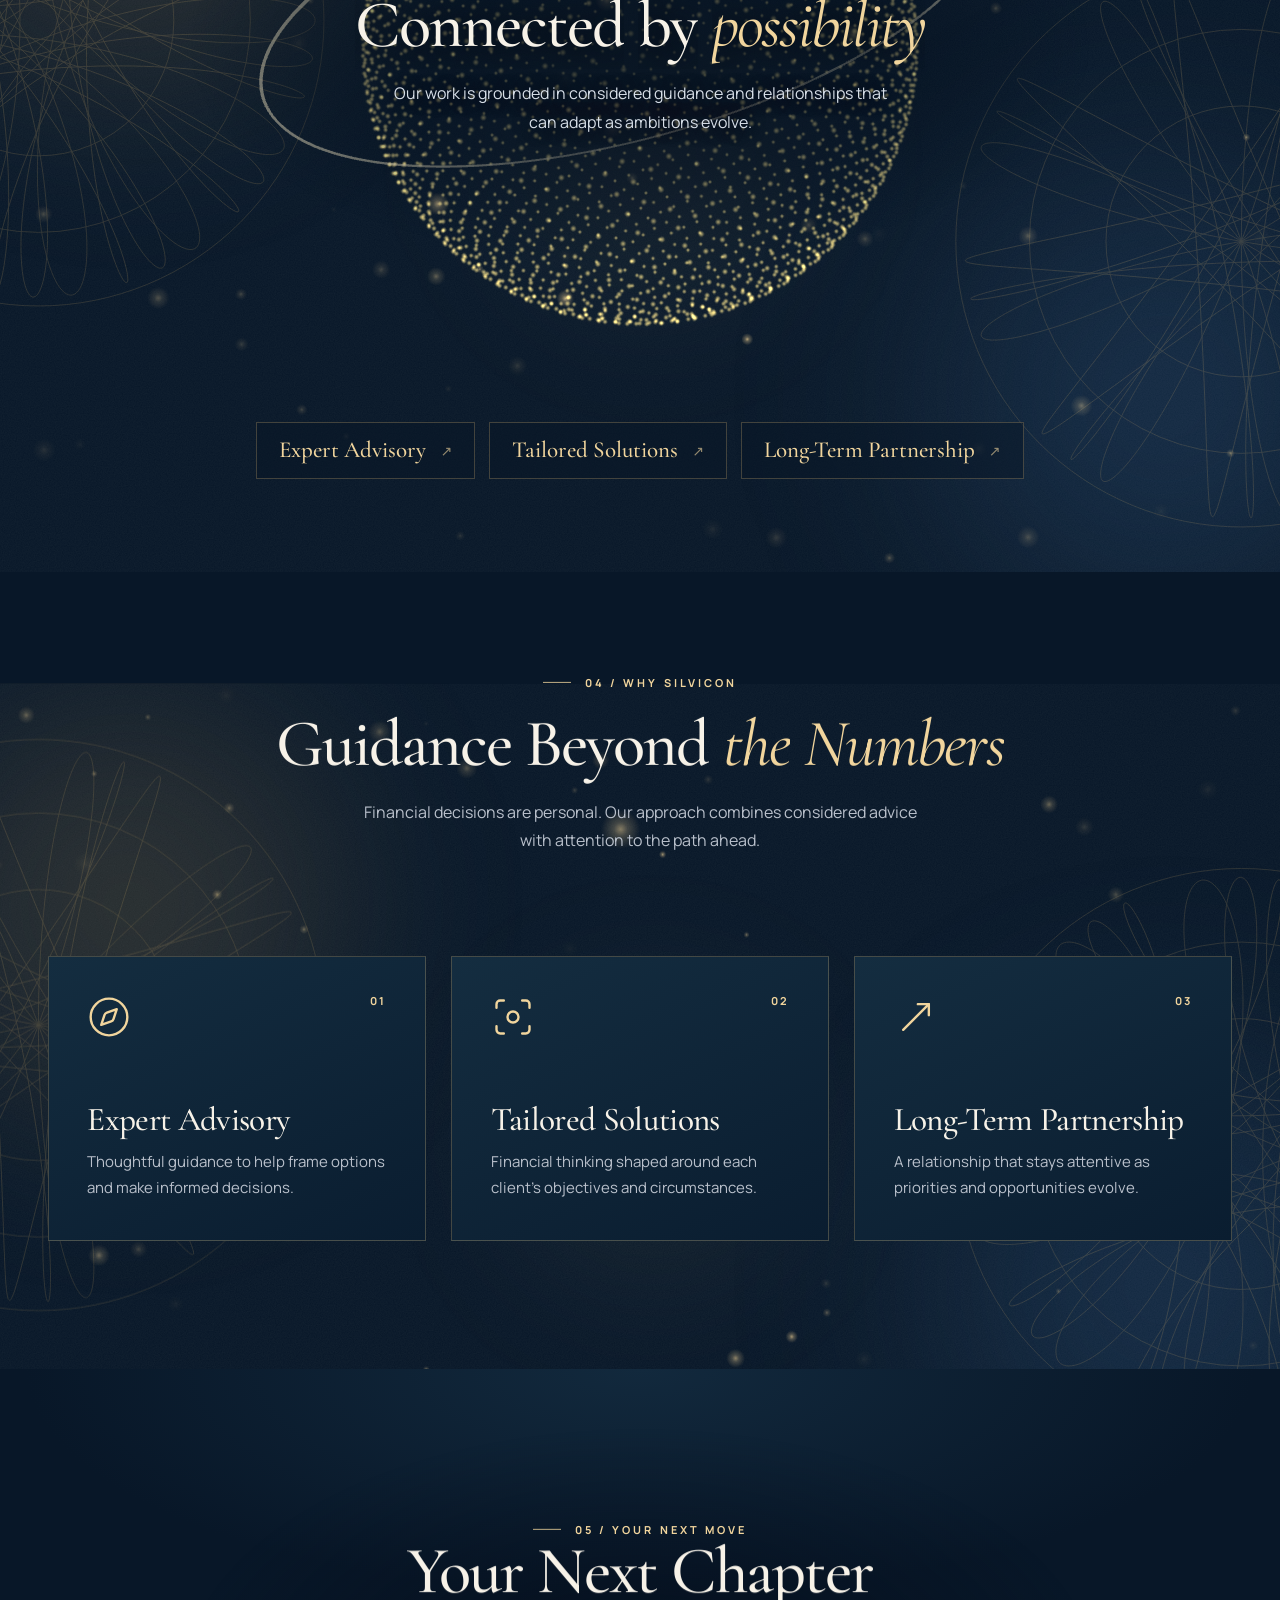
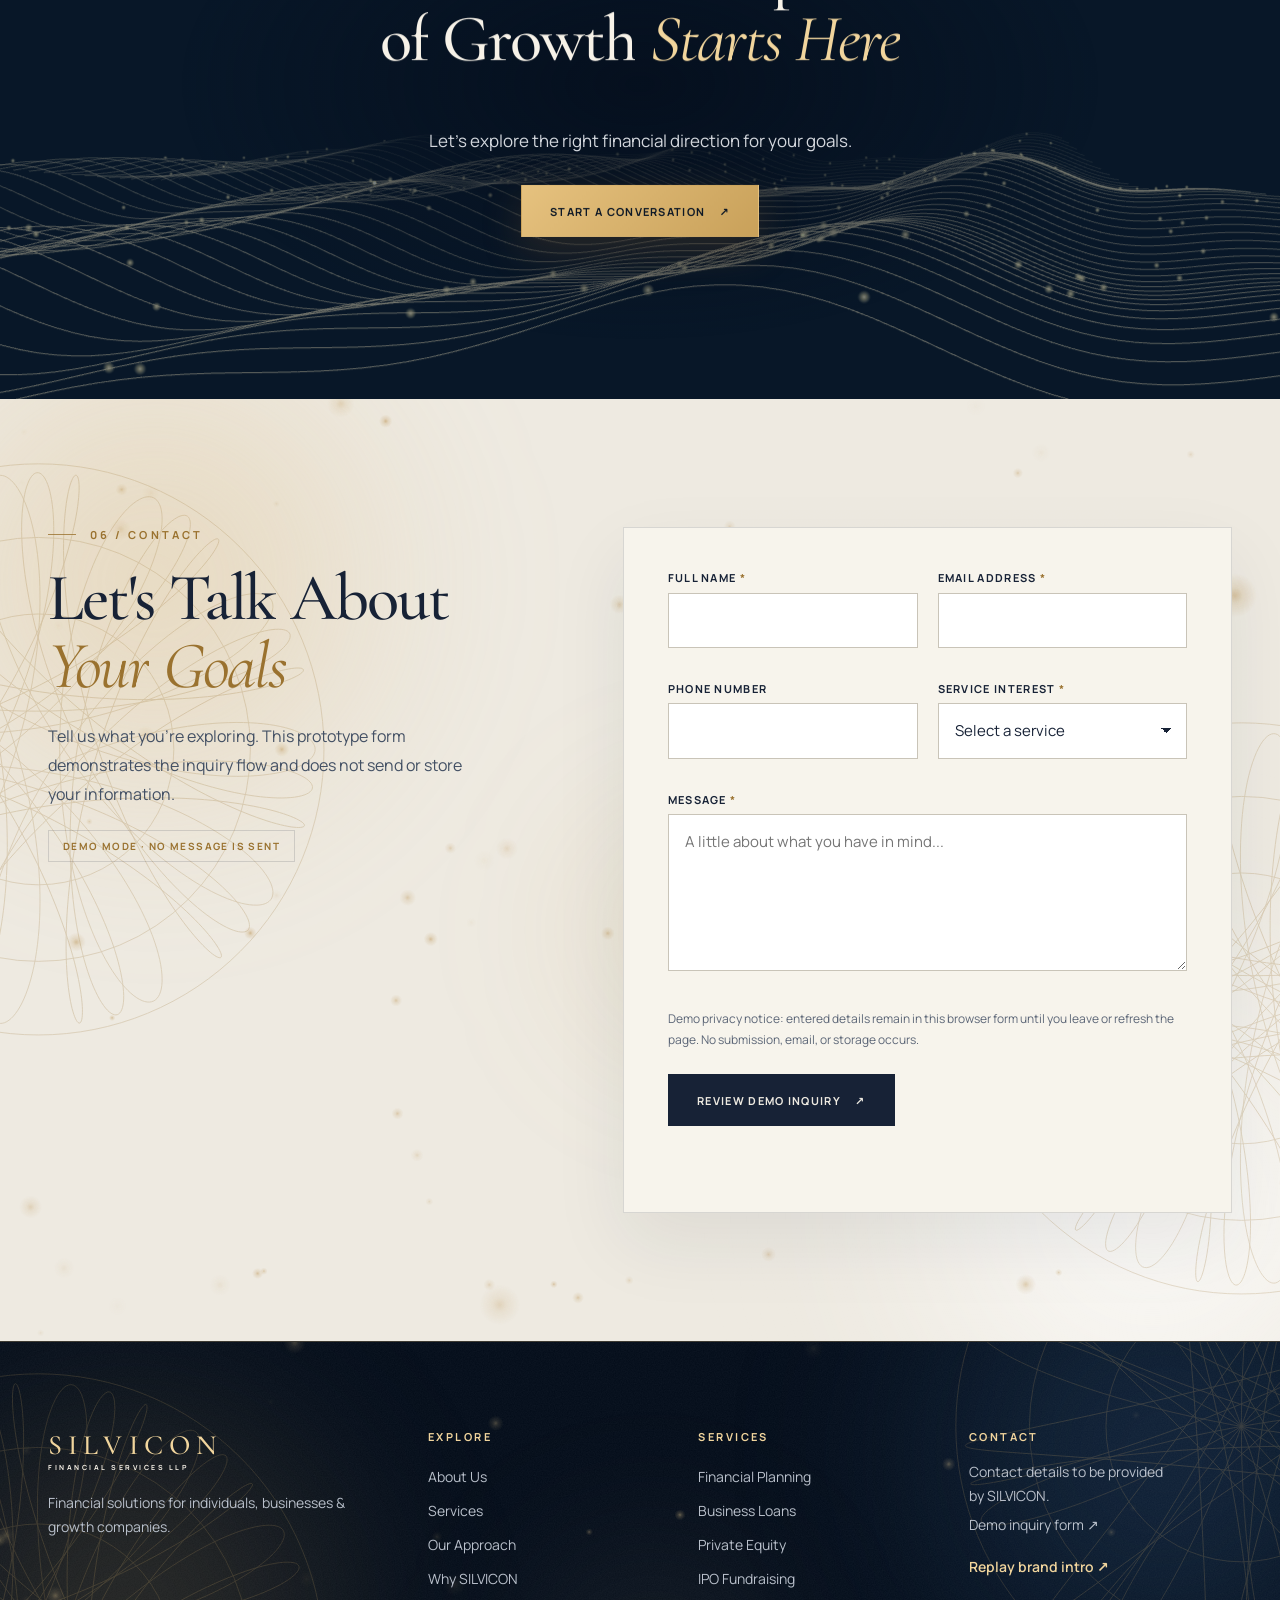
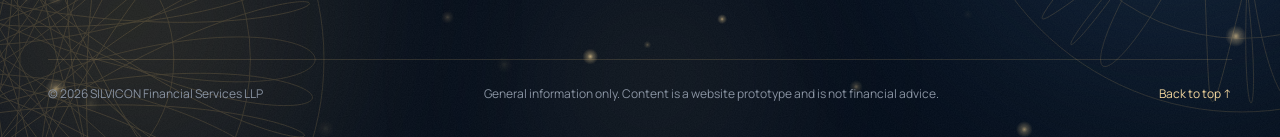
==== commit 78fb2251: "Intro plays on every load, modern hero text animation, edge-to-edge chart, restore scroll animations" ====
--- a/index.html
+++ b/index.html
@@ -22,8 +22,8 @@
 <link rel="preload" as="image" href="assets/logo/emblem-extracted.png">
 <link rel="preload" as="image" href="assets/logo/wordmark-extracted.png">
 <link rel="stylesheet" href="assets/vendor/lenis.css">
-<link rel="stylesheet" href="css/intro.css">
-<link rel="stylesheet" href="css/site.css">
+<link rel="stylesheet" href="css/intro.css?v=20261117">
+<link rel="stylesheet" href="css/site.css?v=20261117">
 <script type="importmap">
 { "imports": { "three": "./assets/vendor/three.module.js", "three/addons/": "./assets/vendor/addons/" } }
 </script>
@@ -31,12 +31,12 @@
 <script defer src="assets/vendor/ScrollTrigger.min.js"></script>
 <script defer src="assets/vendor/lenis.min.js"></script>
 <script defer src="assets/vendor/lucide.min.js"></script>
-<script defer src="js/ui.js"></script>
-<script defer src="js/ambient.js"></script>
-<script defer src="js/hero-chart.js"></script>
-<script type="module" src="js/scene.js"></script>
-<script type="module" src="js/intro-animation.js"></script>
-<script type="module" src="js/motion.js"></script>
+<script defer src="js/ui.js?v=20261117"></script>
+<script defer src="js/ambient.js?v=20261117"></script>
+<script defer src="js/hero-chart.js?v=20261117"></script>
+<script type="module" src="js/scene.js?v=20261117"></script>
+<script type="module" src="js/intro-animation.js?v=20261117"></script>
+<script type="module" src="js/motion.js?v=20261117"></script>
 </head>
 <body>
 <div class="scroll-progress" aria-hidden="true"></div>
--- a/css/site.css
+++ b/css/site.css
@@ -105,7 +105,7 @@
 .hero h1:focus,.hero h1:focus-visible{outline:none}
 .mask{display:block;overflow:hidden;padding-bottom:.14em;margin-bottom:-.14em}
 .mask>span{display:inline-block}
-.js:not(.hero-ready) .hero .mask>span{transform:translateY(115%)}
+.js:not(.hero-ready) .hero .mask>span{transform:translateY(115%);opacity:0}
 .hero h1 em{position:relative;color:transparent;background:linear-gradient(100deg,#c9a15a 0%,#f1d59d 35%,#fff3d2 50%,#f1d59d 65%,#c9a15a 100%) 0 0/220% 100%;-webkit-background-clip:text;background-clip:text;animation:shimmer 7s linear infinite}
 @keyframes shimmer{to{background-position:-220% 0}}
 .hero h1 .mask:last-child{position:relative}
@@ -452,3 +452,14 @@
 @media (max-width:760px){.universe-copy::before{background:radial-gradient(closest-side,rgba(6,18,32,.55),rgba(6,18,32,.3) 60%,transparent)}}
 .universe{padding-block:0}
 .universe-grid{min-height:calc(100svh - var(--foot))}
+
+/* why-us: always three cards in one row, scaling down on small screens */
+.why-nav{display:none!important}
+@media (max-width:999px){
+  .why-grid{display:grid;grid-template-columns:repeat(3,minmax(0,1fr));grid-template-rows:none;gap:clamp(8px,1.6vw,16px);overflow:visible;margin-inline:0;padding:0}
+  .why-grid article{display:flex;flex-direction:column;align-items:flex-start;min-height:0;height:100%;padding:clamp(14px,2.4vw,28px);scroll-snap-align:none}
+  .why-grid svg{width:clamp(26px,4vw,40px);height:clamp(26px,4vw,40px);margin:0 0 clamp(14px,3vw,28px)}
+  .why-grid h3{font-size:clamp(17px,3vw,28px);line-height:1.15;margin-bottom:8px;overflow-wrap:anywhere;hyphens:auto}
+  .why-grid p{font-size:clamp(11.5px,1.7vw,14px);line-height:1.55}
+  .why-num{font-size:10px;top:clamp(14px,2.4vw,28px);right:clamp(12px,2vw,24px)}
+}
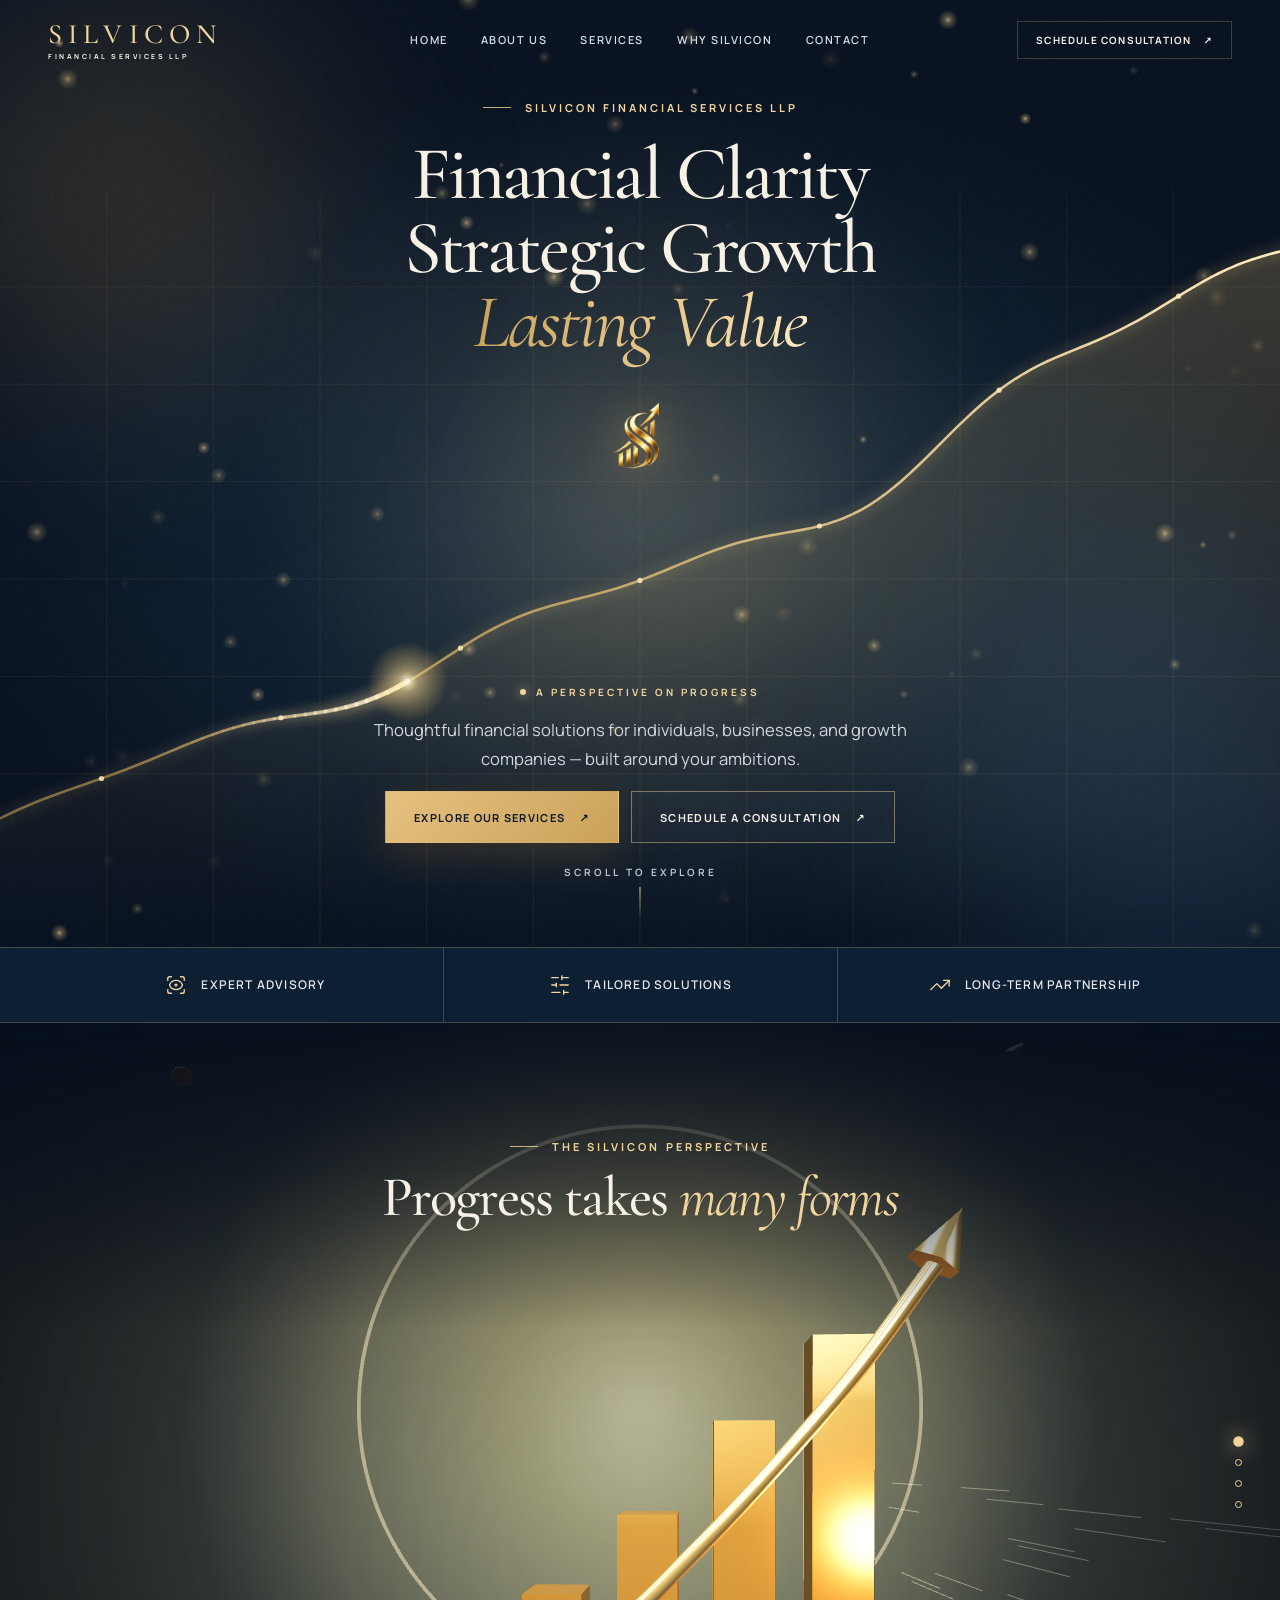
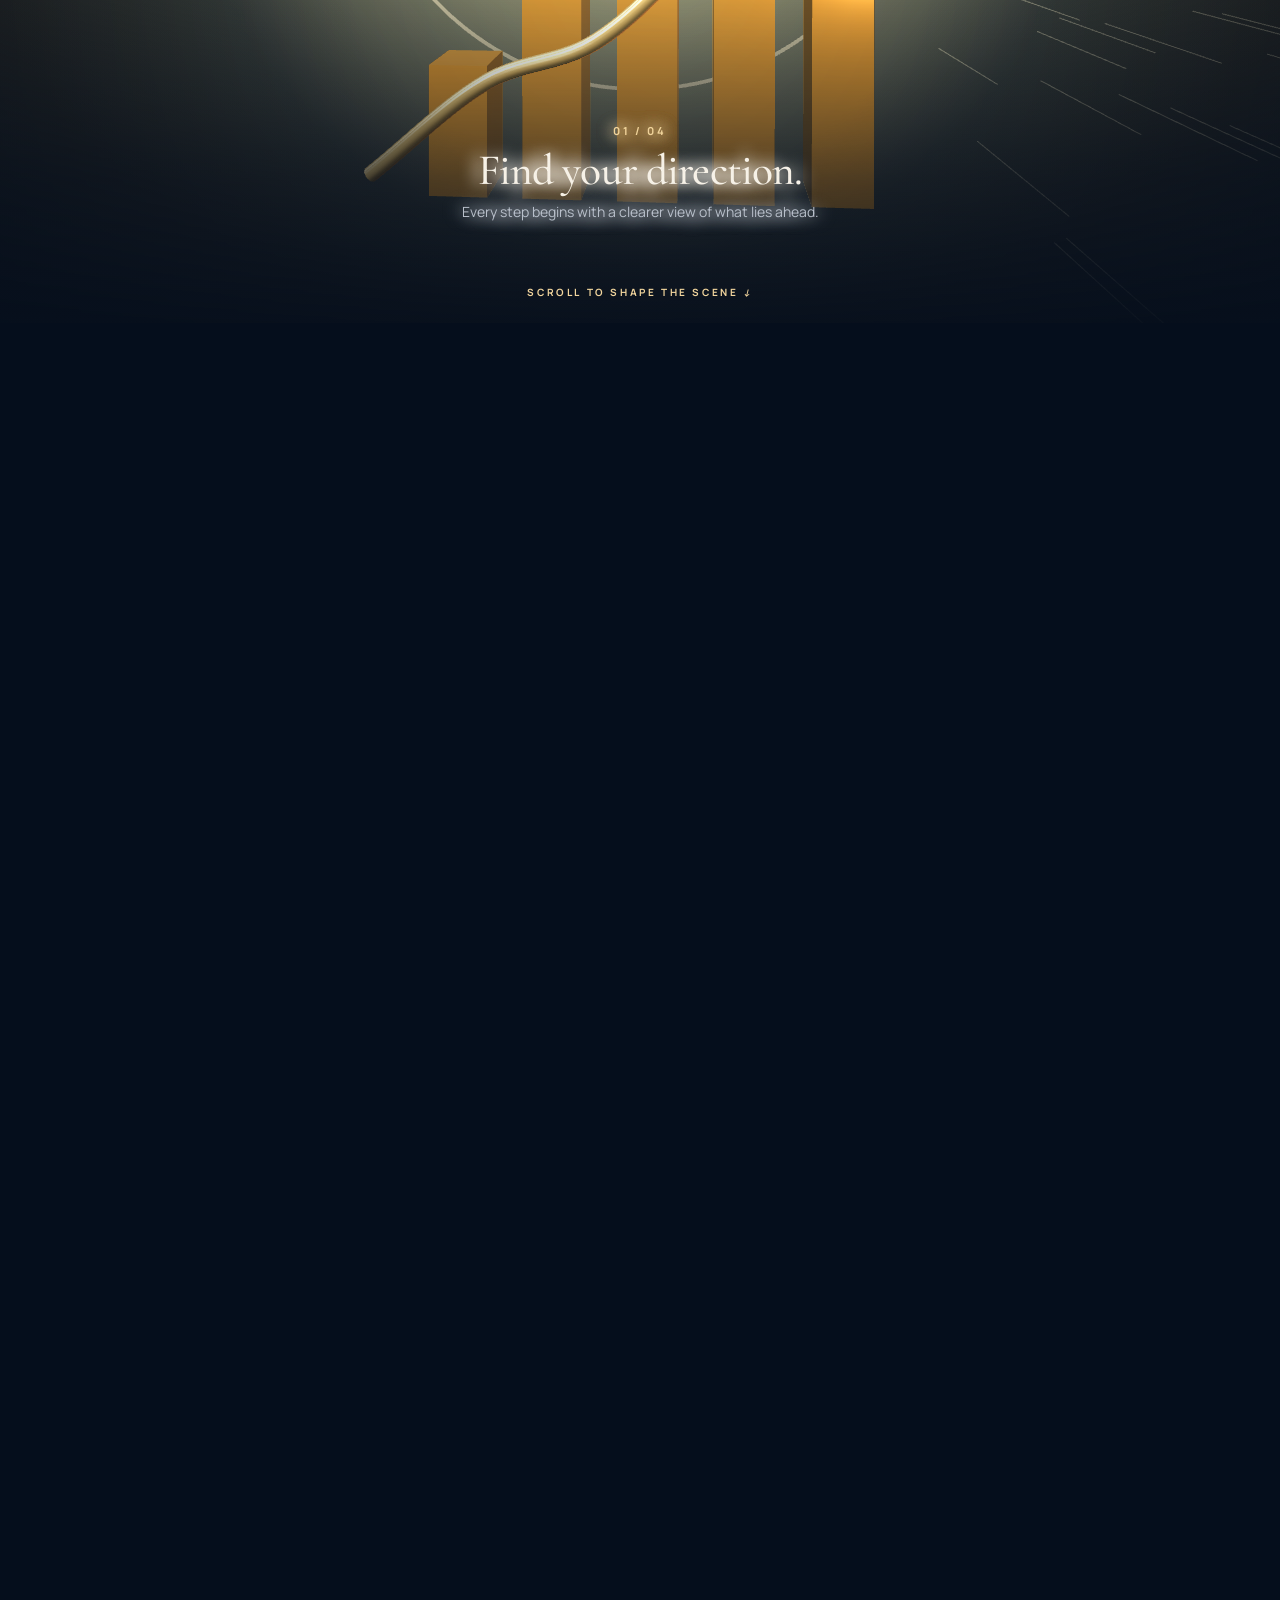
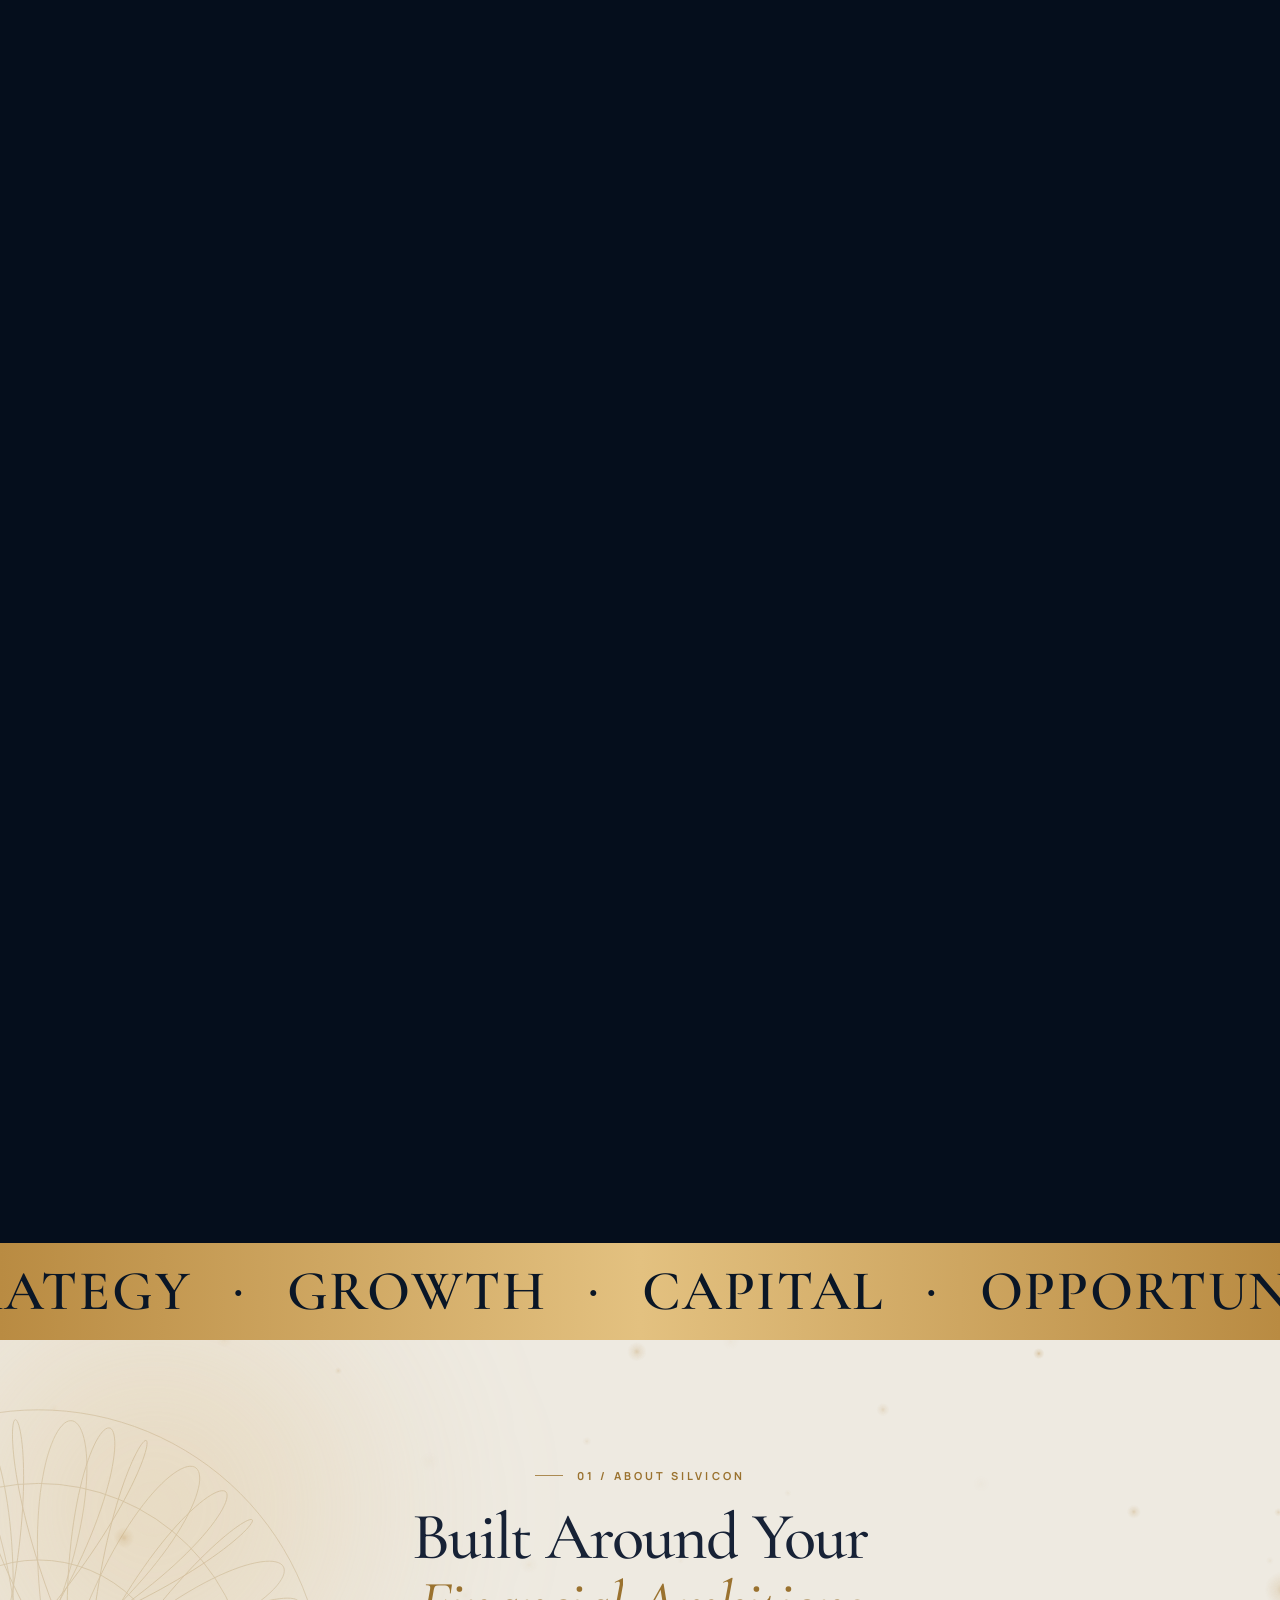
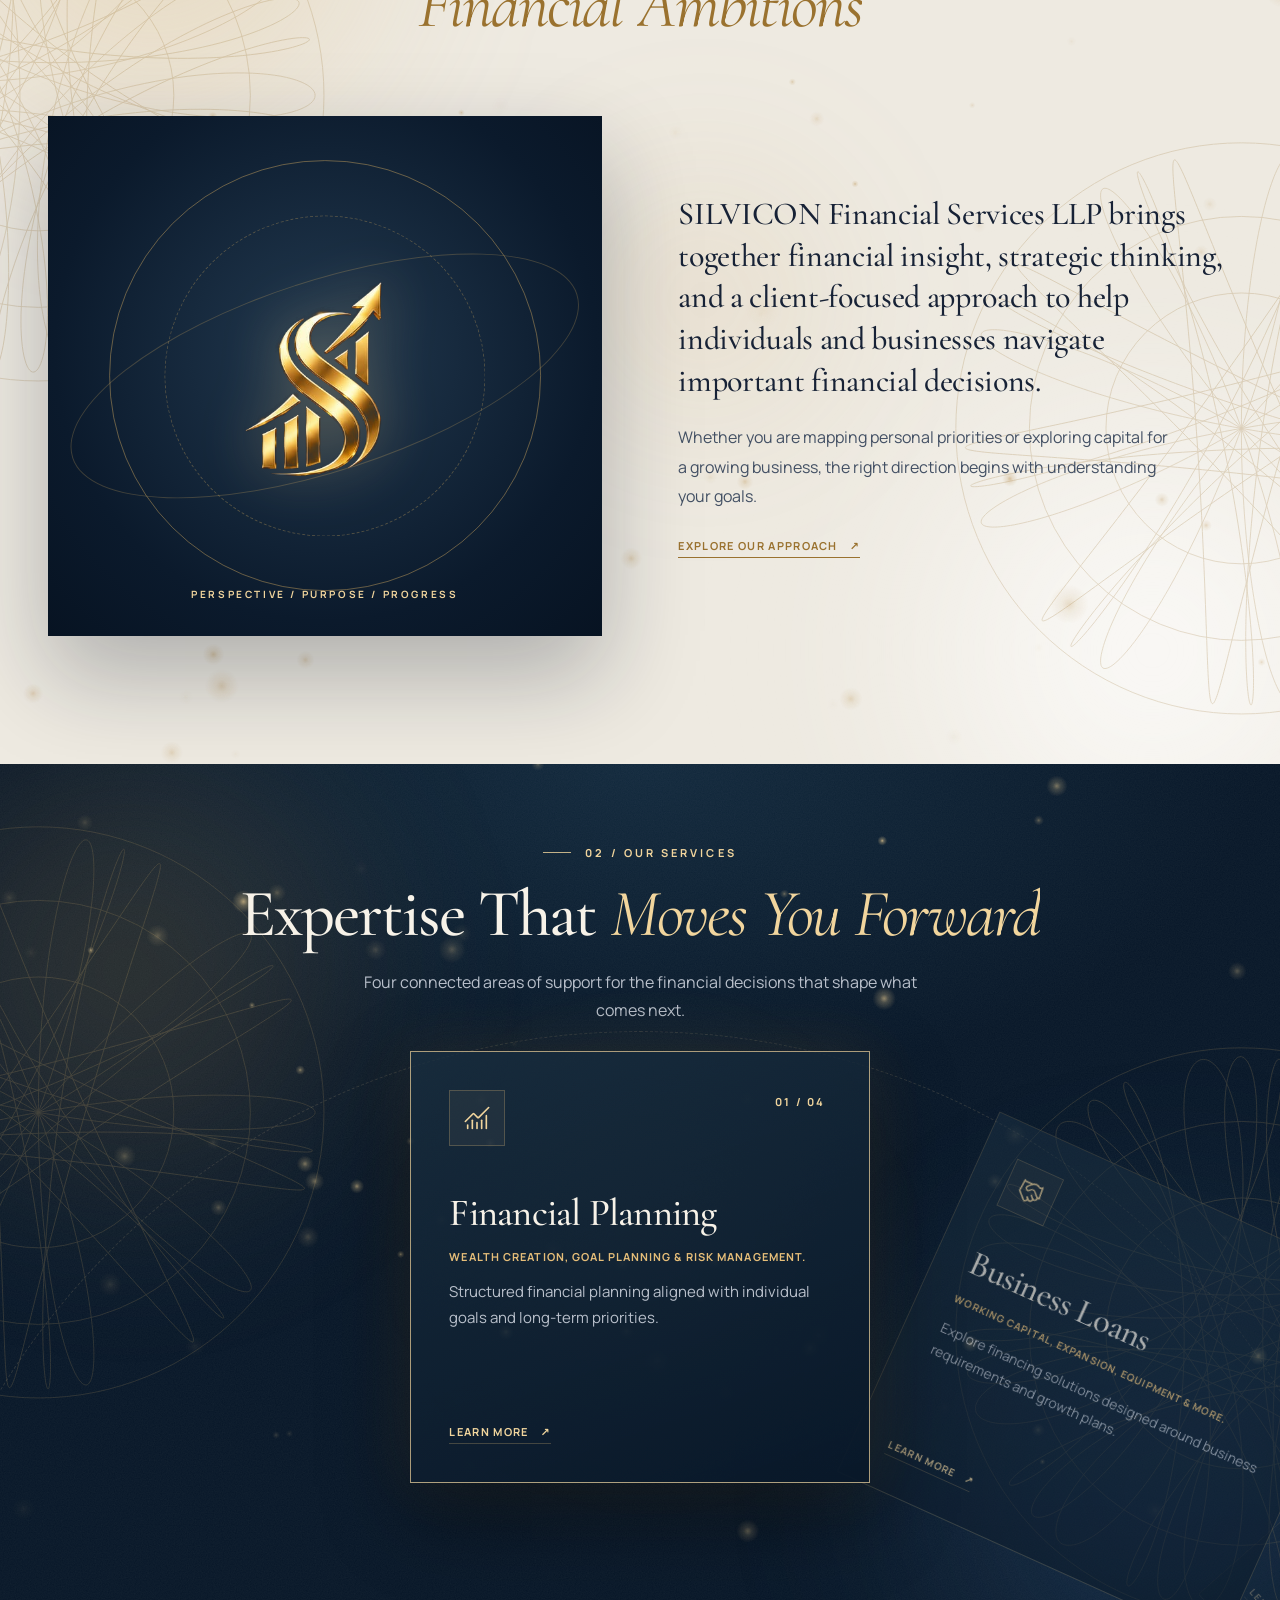
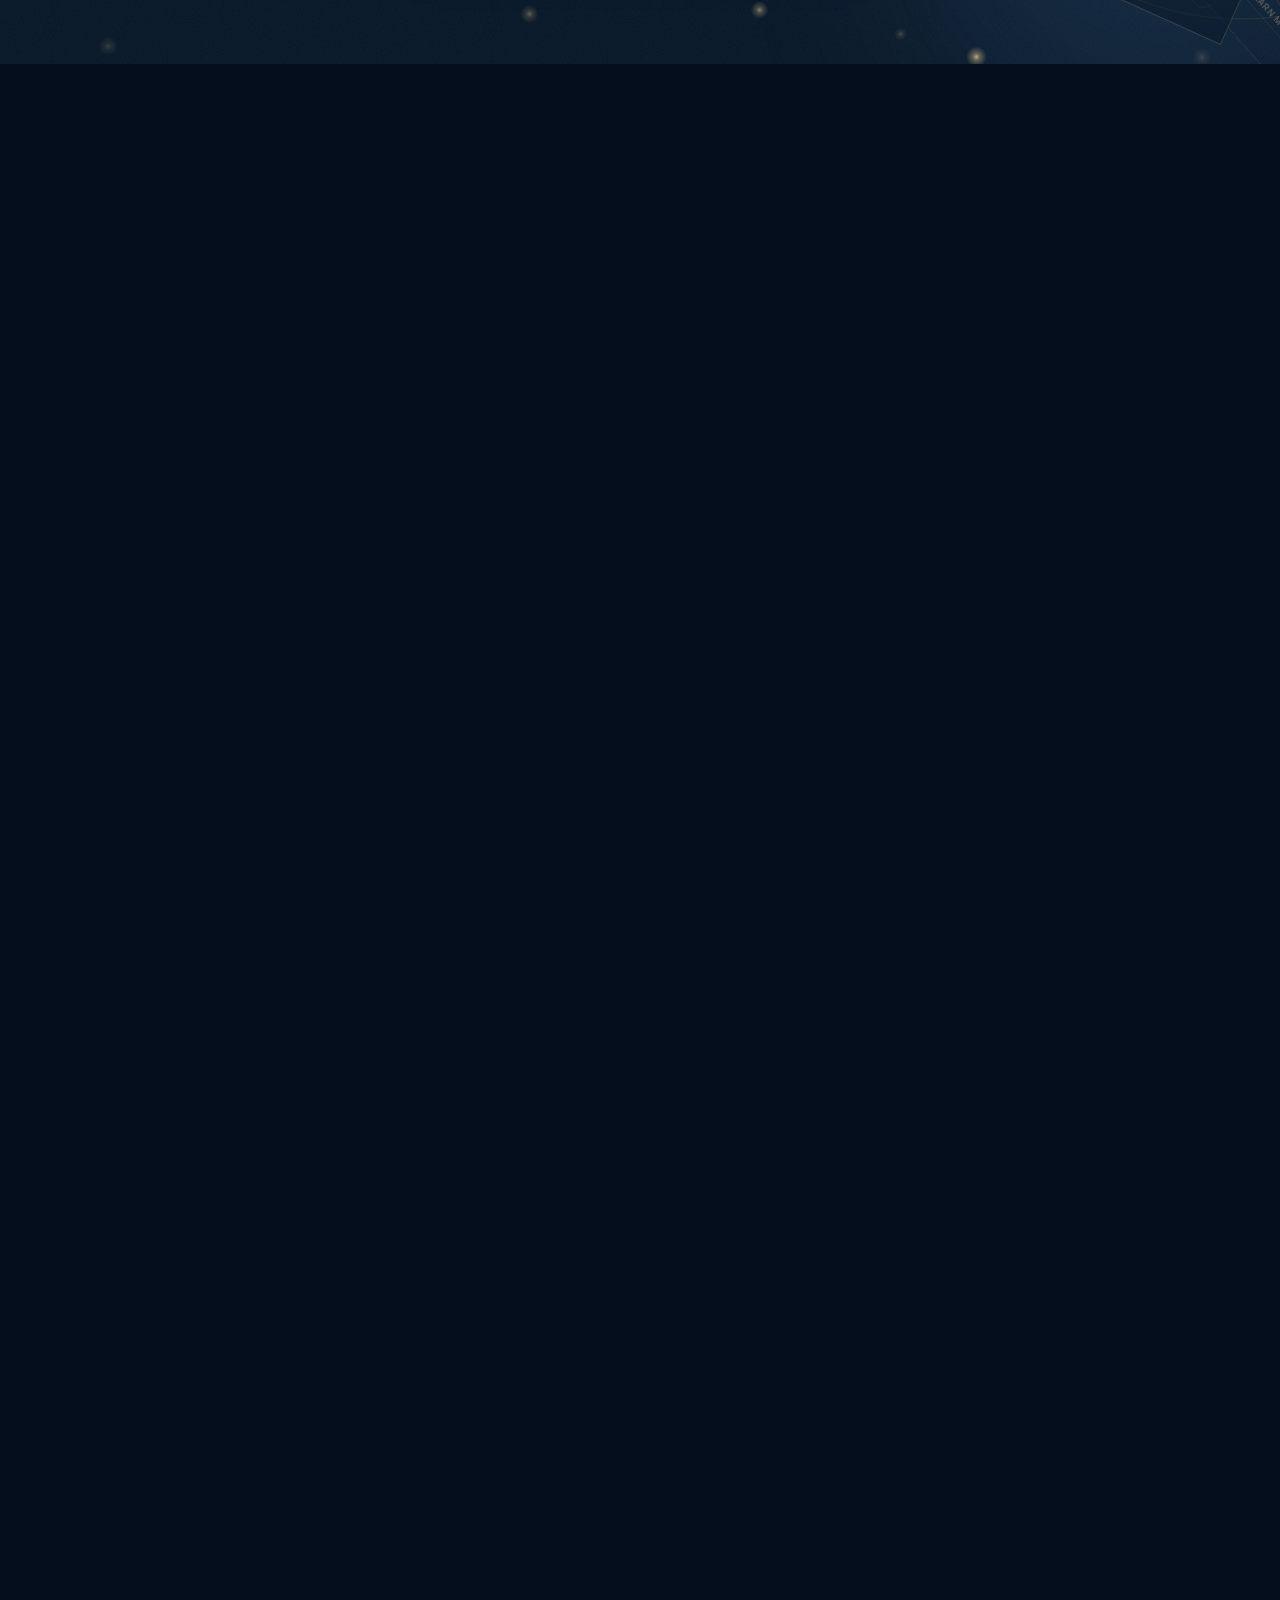
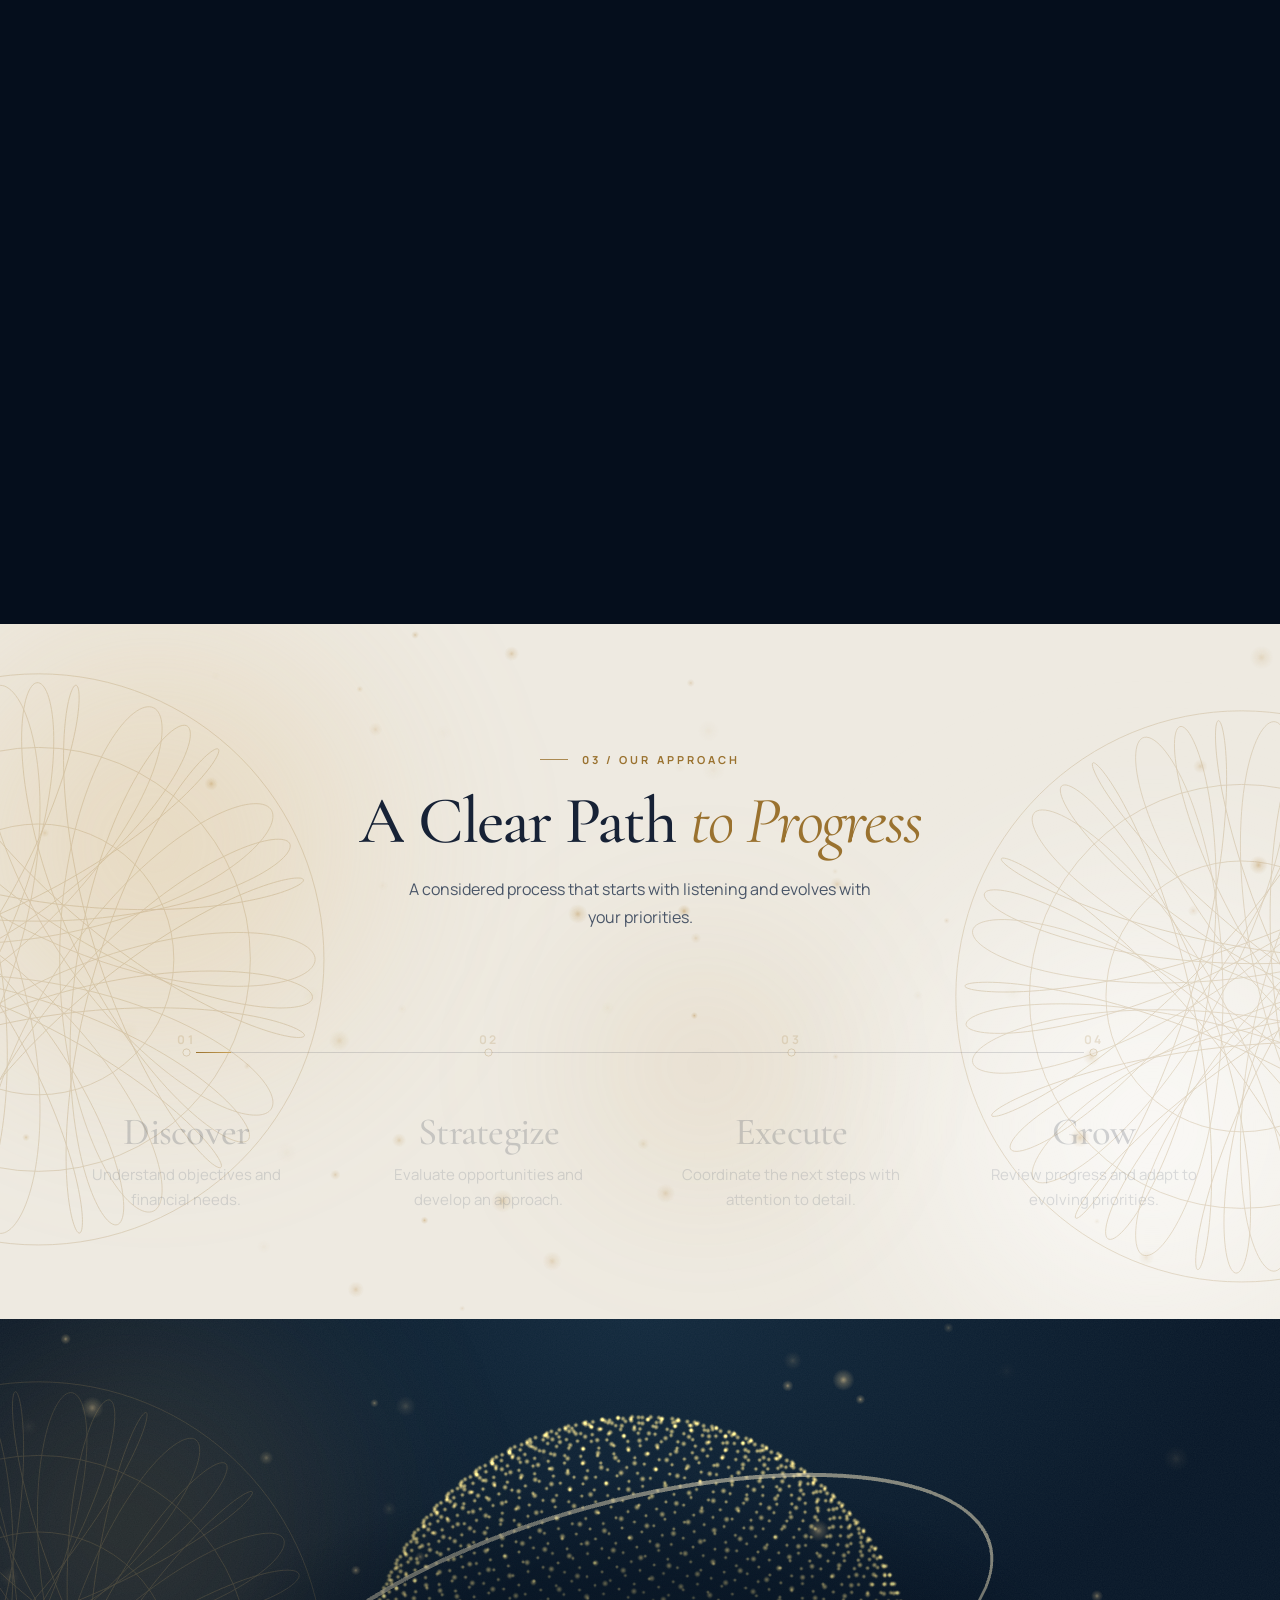
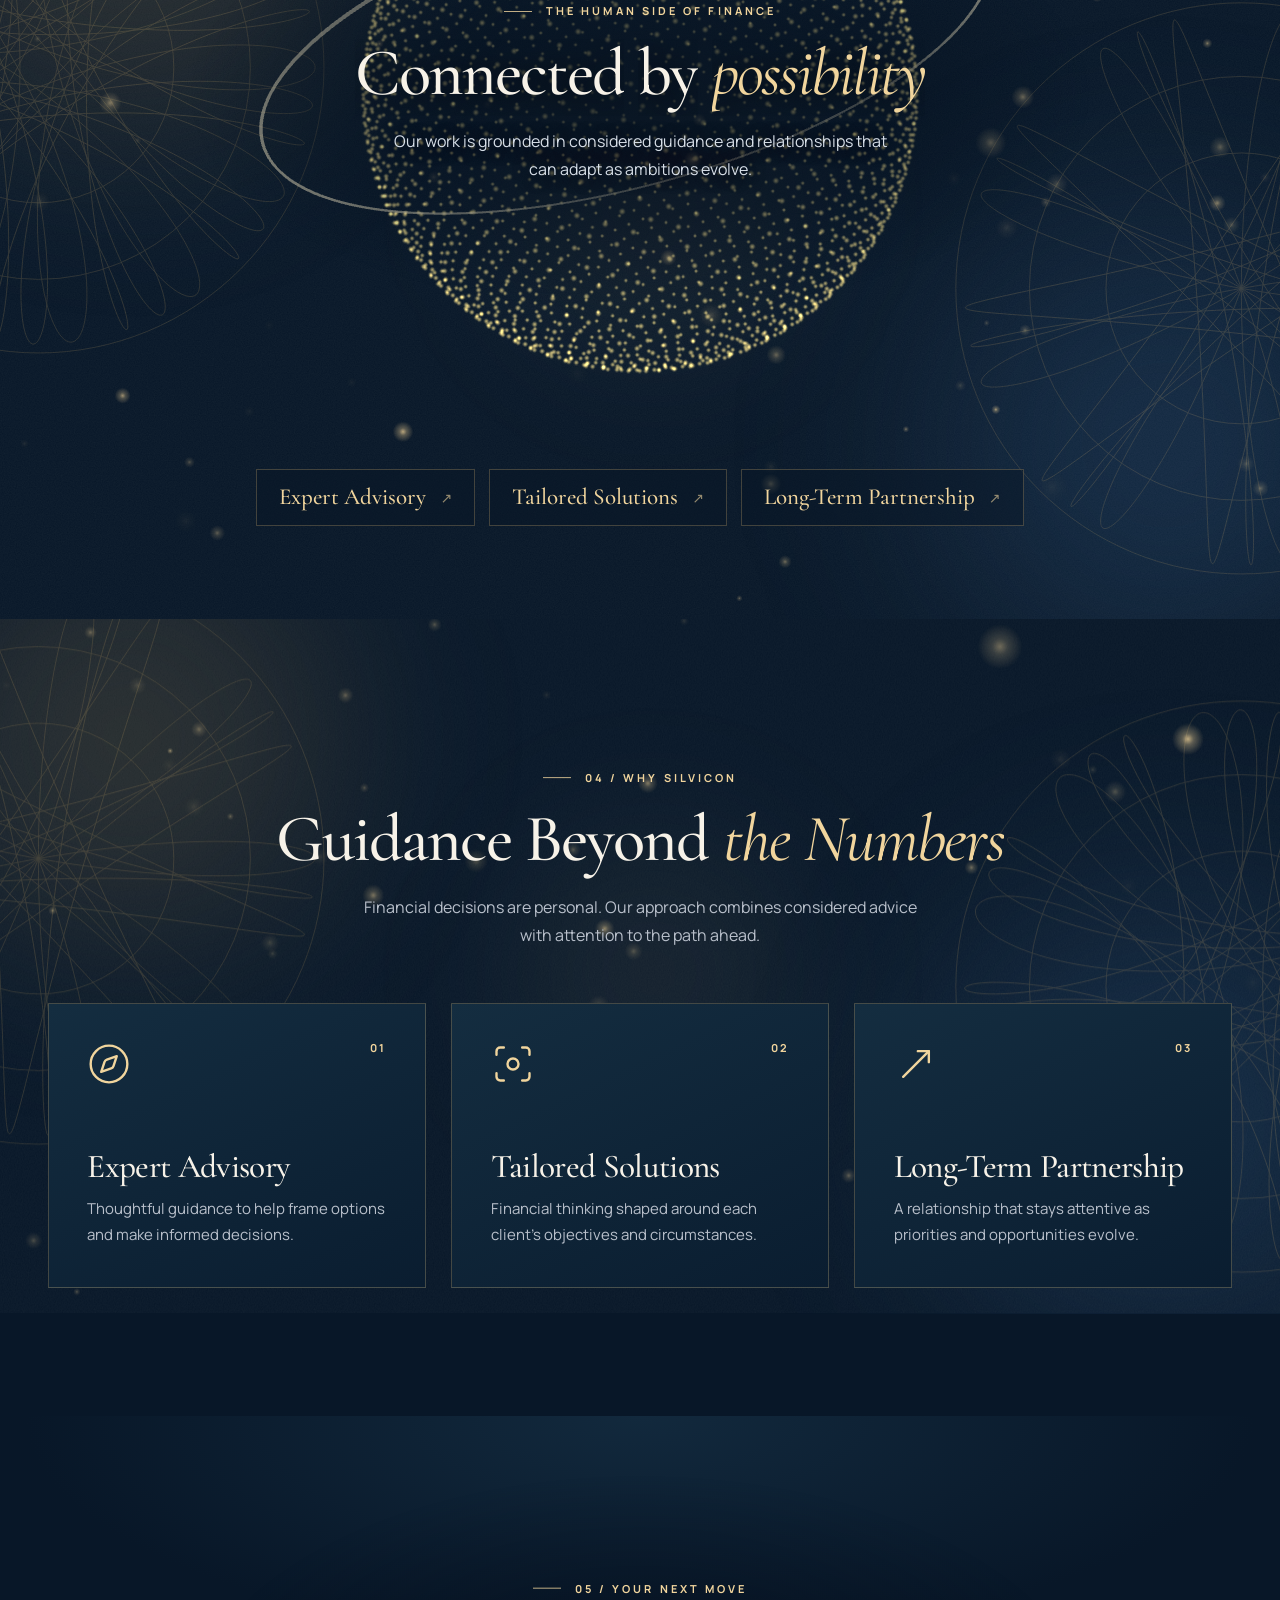
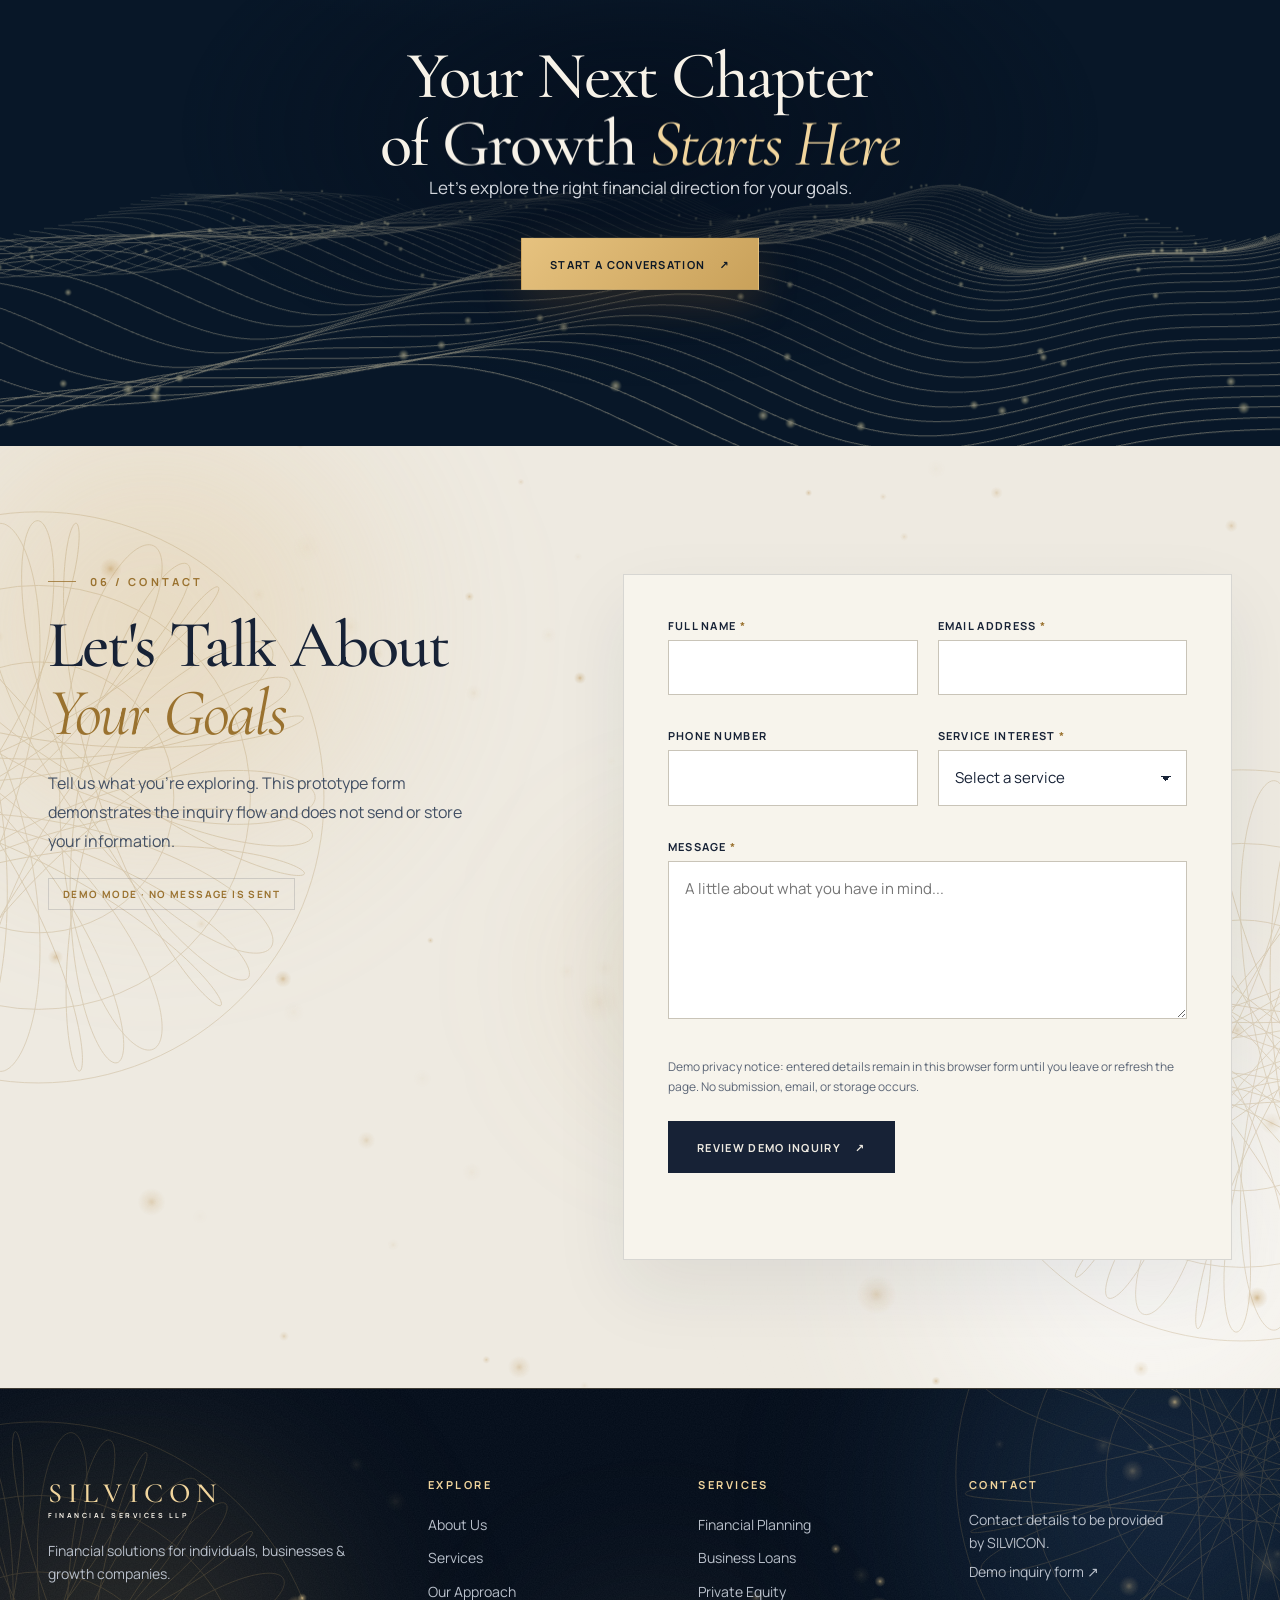
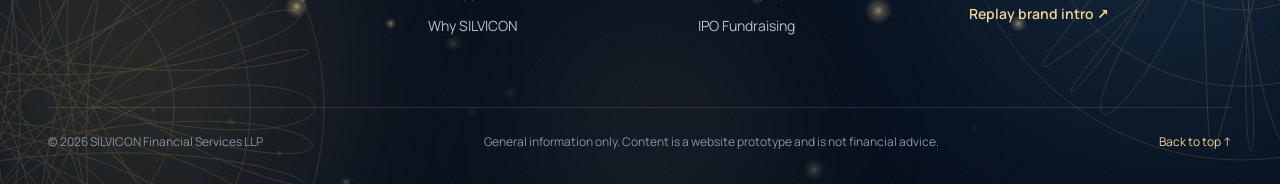
==== commit bda8c716: "Why-us: even row on desktop, scroll-driven carousel on small screens; hero emblem; clean chart end C" ====
--- a/index.html
+++ b/index.html
@@ -22,8 +22,8 @@
 <link rel="preload" as="image" href="assets/logo/emblem-extracted.png">
 <link rel="preload" as="image" href="assets/logo/wordmark-extracted.png">
 <link rel="stylesheet" href="assets/vendor/lenis.css">
-<link rel="stylesheet" href="css/intro.css?v=20261117">
-<link rel="stylesheet" href="css/site.css?v=20261117">
+<link rel="stylesheet" href="css/intro.css?v=20261119">
+<link rel="stylesheet" href="css/site.css?v=20261119">
 <script type="importmap">
 { "imports": { "three": "./assets/vendor/three.module.js", "three/addons/": "./assets/vendor/addons/" } }
 </script>
@@ -31,12 +31,12 @@
 <script defer src="assets/vendor/ScrollTrigger.min.js"></script>
 <script defer src="assets/vendor/lenis.min.js"></script>
 <script defer src="assets/vendor/lucide.min.js"></script>
-<script defer src="js/ui.js?v=20261117"></script>
-<script defer src="js/ambient.js?v=20261117"></script>
-<script defer src="js/hero-chart.js?v=20261117"></script>
-<script type="module" src="js/scene.js?v=20261117"></script>
-<script type="module" src="js/intro-animation.js?v=20261117"></script>
-<script type="module" src="js/motion.js?v=20261117"></script>
+<script defer src="js/ui.js?v=20261119"></script>
+<script defer src="js/ambient.js?v=20261119"></script>
+<script defer src="js/hero-chart.js?v=20261119"></script>
+<script type="module" src="js/scene.js?v=20261119"></script>
+<script type="module" src="js/intro-animation.js?v=20261119"></script>
+<script type="module" src="js/motion.js?v=20261119"></script>
 </head>
 <body>
 <div class="scroll-progress" aria-hidden="true"></div>
@@ -87,6 +87,7 @@
           <span class="mask"><span>Strategic Growth</span></span>
           <span class="mask"><span><em>Lasting Value</em></span></span>
         </h1>
+        <img class="hero-emblem" src="assets/logo/emblem-extracted.png" alt="" width="72" height="77">
       </div>
       <div class="hero-visual" aria-hidden="true"></div>
       <div class="hero-end">
--- a/css/site.css
+++ b/css/site.css
@@ -415,18 +415,15 @@
 .service-arc .service-card.is-active{border-color:rgba(241,213,157,.7);box-shadow:0 30px 80px rgba(0,0,0,.45),0 0 60px rgba(241,200,120,.12)}
 .service-arc::before{content:"";position:absolute;left:50%;top:-4%;width:min(1500px,130vw);aspect-ratio:1;transform:translateX(-50%);border:1px dashed rgba(241,213,157,.14);border-radius:50%;pointer-events:none}
 
-/* why-us: swipeable carousel on smaller screens */
-.why-nav{display:none}
+/* why-us: desktop = one even row of 3; smaller screens = horizontal carousel driven by vertical scroll */
+.why-nav{display:none!important}
+.why-grid article{height:100%}
 @media (max-width:999px){
-  .why-grid{display:flex;gap:16px;overflow-x:auto;scroll-snap-type:x mandatory;-webkit-overflow-scrolling:touch;scrollbar-width:none;padding:4px 2px 8px;margin-inline:calc(var(--gutter)*-1);padding-inline:var(--gutter)}
-  .why-grid::-webkit-scrollbar{display:none}
-  .why-grid article{flex:0 0 min(84%,420px);scroll-snap-align:center;display:flex;flex-direction:column;align-items:flex-start;grid-row:auto;min-height:260px}
-  .why-grid svg{grid-row:auto;margin:0 0 32px}
-  .why-nav{display:flex;align-items:center;justify-content:center;gap:18px;margin-top:22px}
-  .why-nav>button{width:44px;height:44px;border:1px solid var(--edge);background:rgba(241,213,157,.05);color:var(--bright);font-size:18px;cursor:pointer}
-  .why-dots{display:flex;gap:10px}
-  .why-dots button{width:8px;height:8px;padding:0;border:0;border-radius:50%;background:rgba(241,213,157,.3);cursor:pointer;transition:.3s}
-  .why-dots button.on{background:var(--bright);width:24px;border-radius:4px}
+  #why{overflow:hidden}
+  .why-grid{display:flex;align-items:stretch;gap:16px;width:max-content;max-width:none;grid-template-columns:none;grid-template-rows:none;padding:4px 0}
+  .why-grid article{flex:0 0 min(78vw,360px);display:flex;flex-direction:column;align-items:flex-start;grid-row:auto;grid-template-rows:none;height:auto;min-height:280px;padding:clamp(24px,5vw,34px)}
+  .why-grid svg{grid-row:auto;margin:0 0 clamp(24px,6vw,40px)}
+  .why-grid h3{font-size:clamp(26px,6vw,32px)}
 }
 
 /* universe: list sits below the globe */
@@ -453,13 +450,7 @@
 .universe{padding-block:0}
 .universe-grid{min-height:calc(100svh - var(--foot))}
 
-/* why-us: always three cards in one row, scaling down on small screens */
-.why-nav{display:none!important}
-@media (max-width:999px){
-  .why-grid{display:grid;grid-template-columns:repeat(3,minmax(0,1fr));grid-template-rows:none;gap:clamp(8px,1.6vw,16px);overflow:visible;margin-inline:0;padding:0}
-  .why-grid article{display:flex;flex-direction:column;align-items:flex-start;min-height:0;height:100%;padding:clamp(14px,2.4vw,28px);scroll-snap-align:none}
-  .why-grid svg{width:clamp(26px,4vw,40px);height:clamp(26px,4vw,40px);margin:0 0 clamp(14px,3vw,28px)}
-  .why-grid h3{font-size:clamp(17px,3vw,28px);line-height:1.15;margin-bottom:8px;overflow-wrap:anywhere;hyphens:auto}
-  .why-grid p{font-size:clamp(11.5px,1.7vw,14px);line-height:1.55}
-  .why-num{font-size:10px;top:clamp(14px,2.4vw,28px);right:clamp(12px,2vw,24px)}
-}
+.hero-emblem{display:block;width:clamp(48px,5vw,68px);height:auto;margin:clamp(14px,2.2vh,24px) auto 0;filter:drop-shadow(0 0 22px rgba(245,200,111,.45));animation:emblemFloat 6s ease-in-out infinite}
+@keyframes emblemFloat{50%{transform:translateY(-6px);filter:drop-shadow(0 0 32px rgba(245,200,111,.7))}}
+@media (max-height:760px){.hero-emblem{width:44px;margin-top:10px}}
+.hero-visual{height:clamp(150px,21vh,270px)}
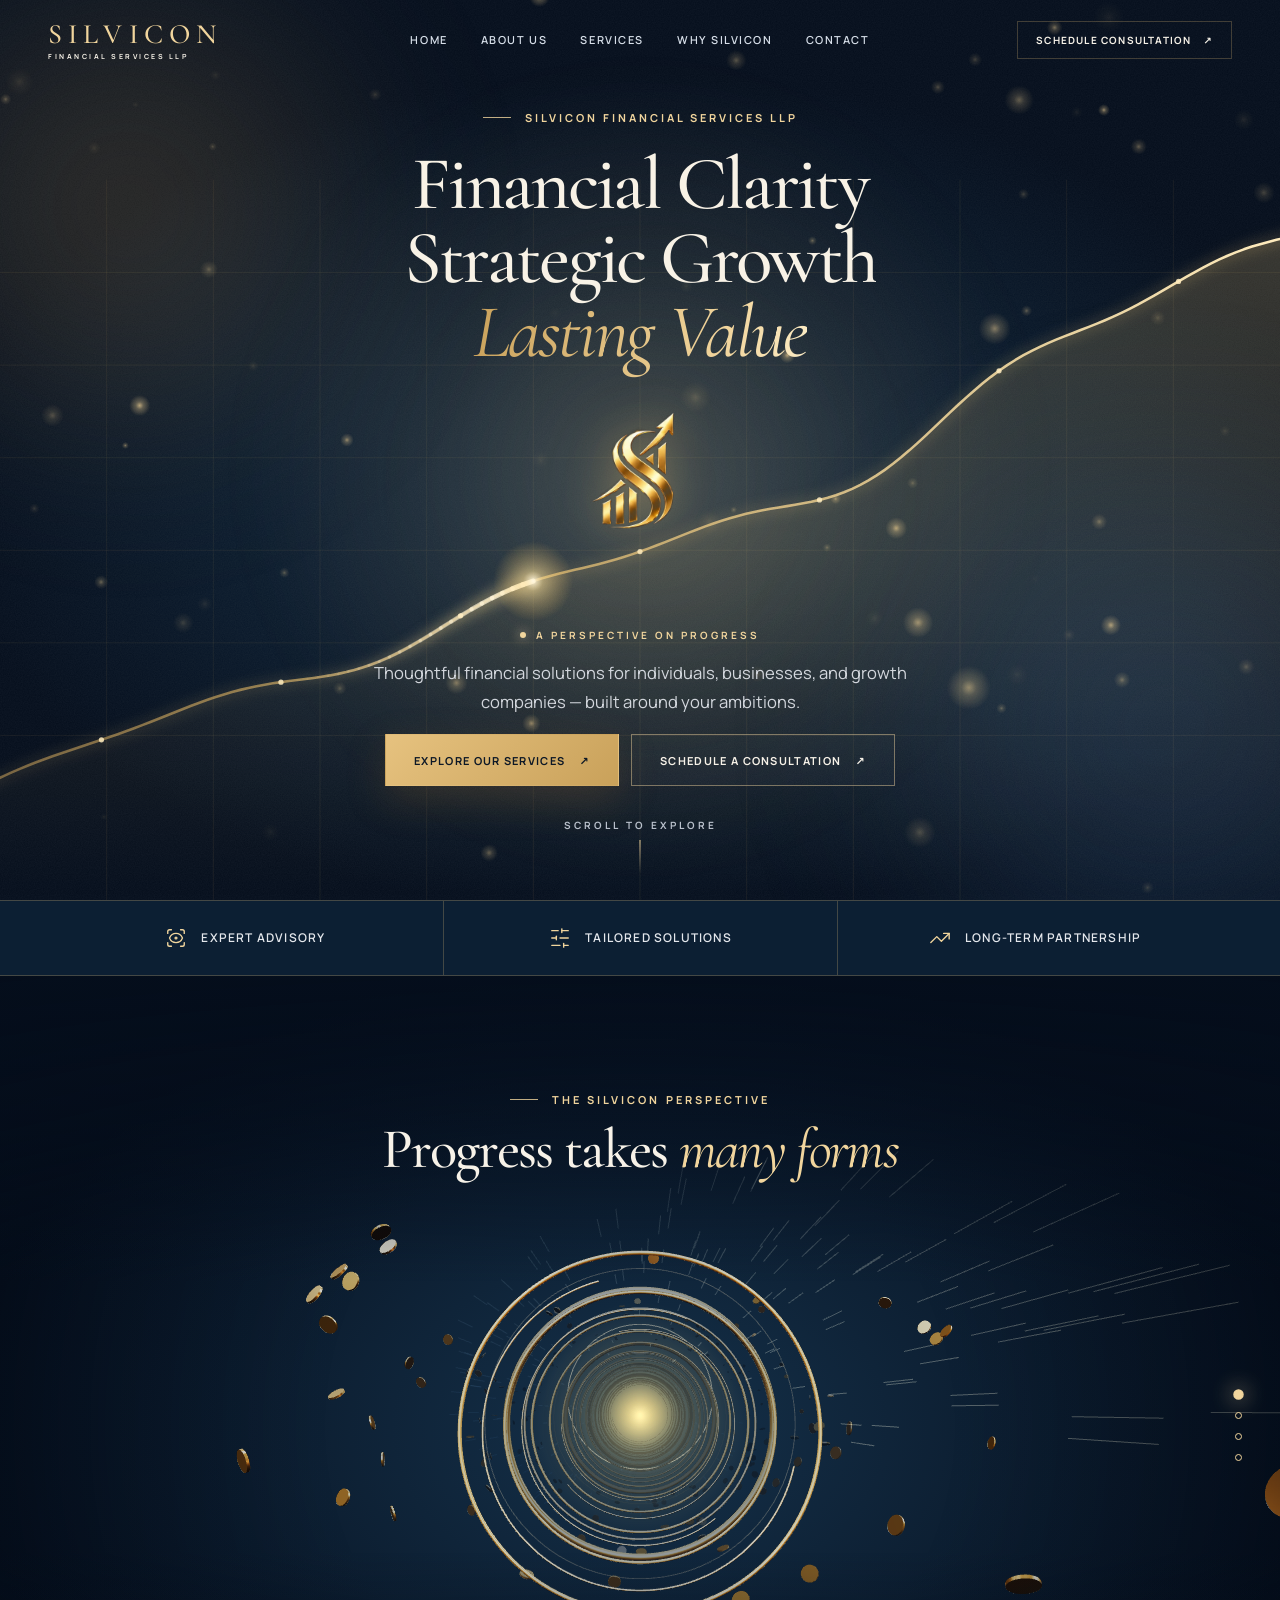
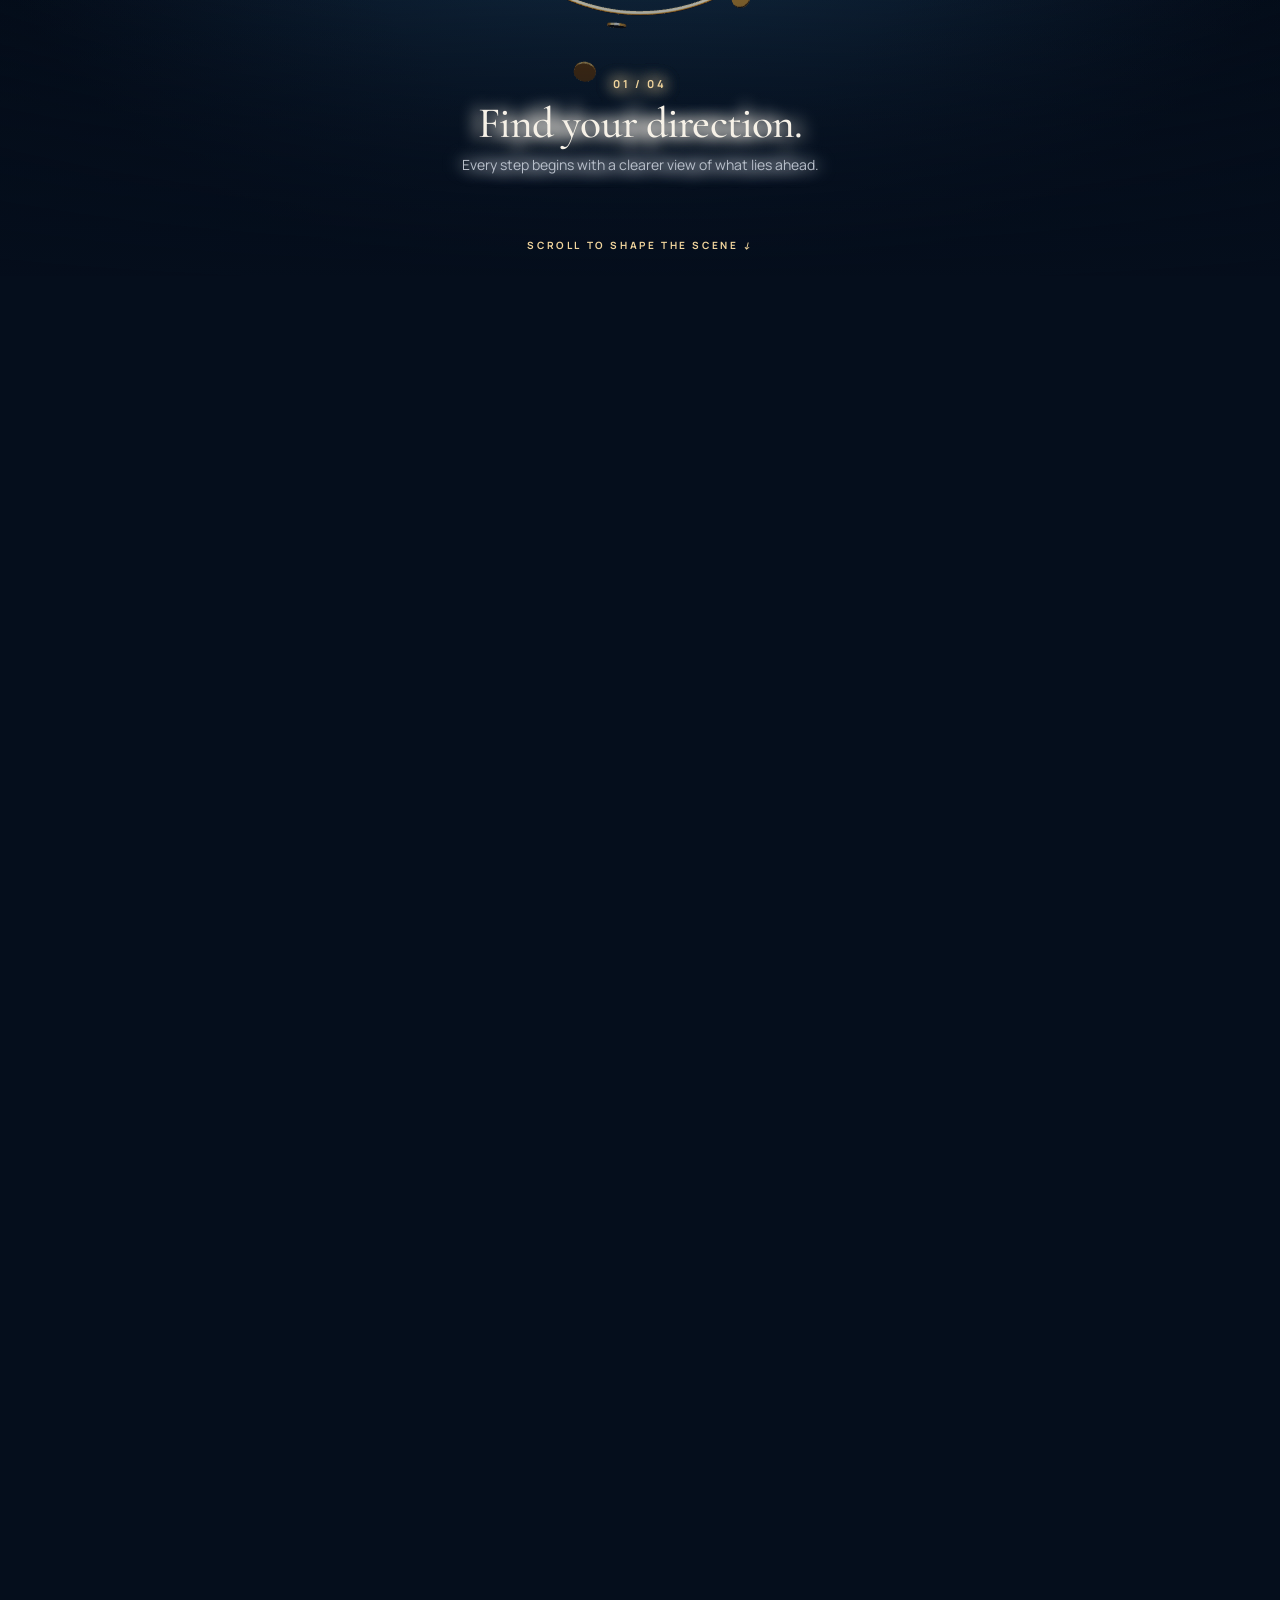
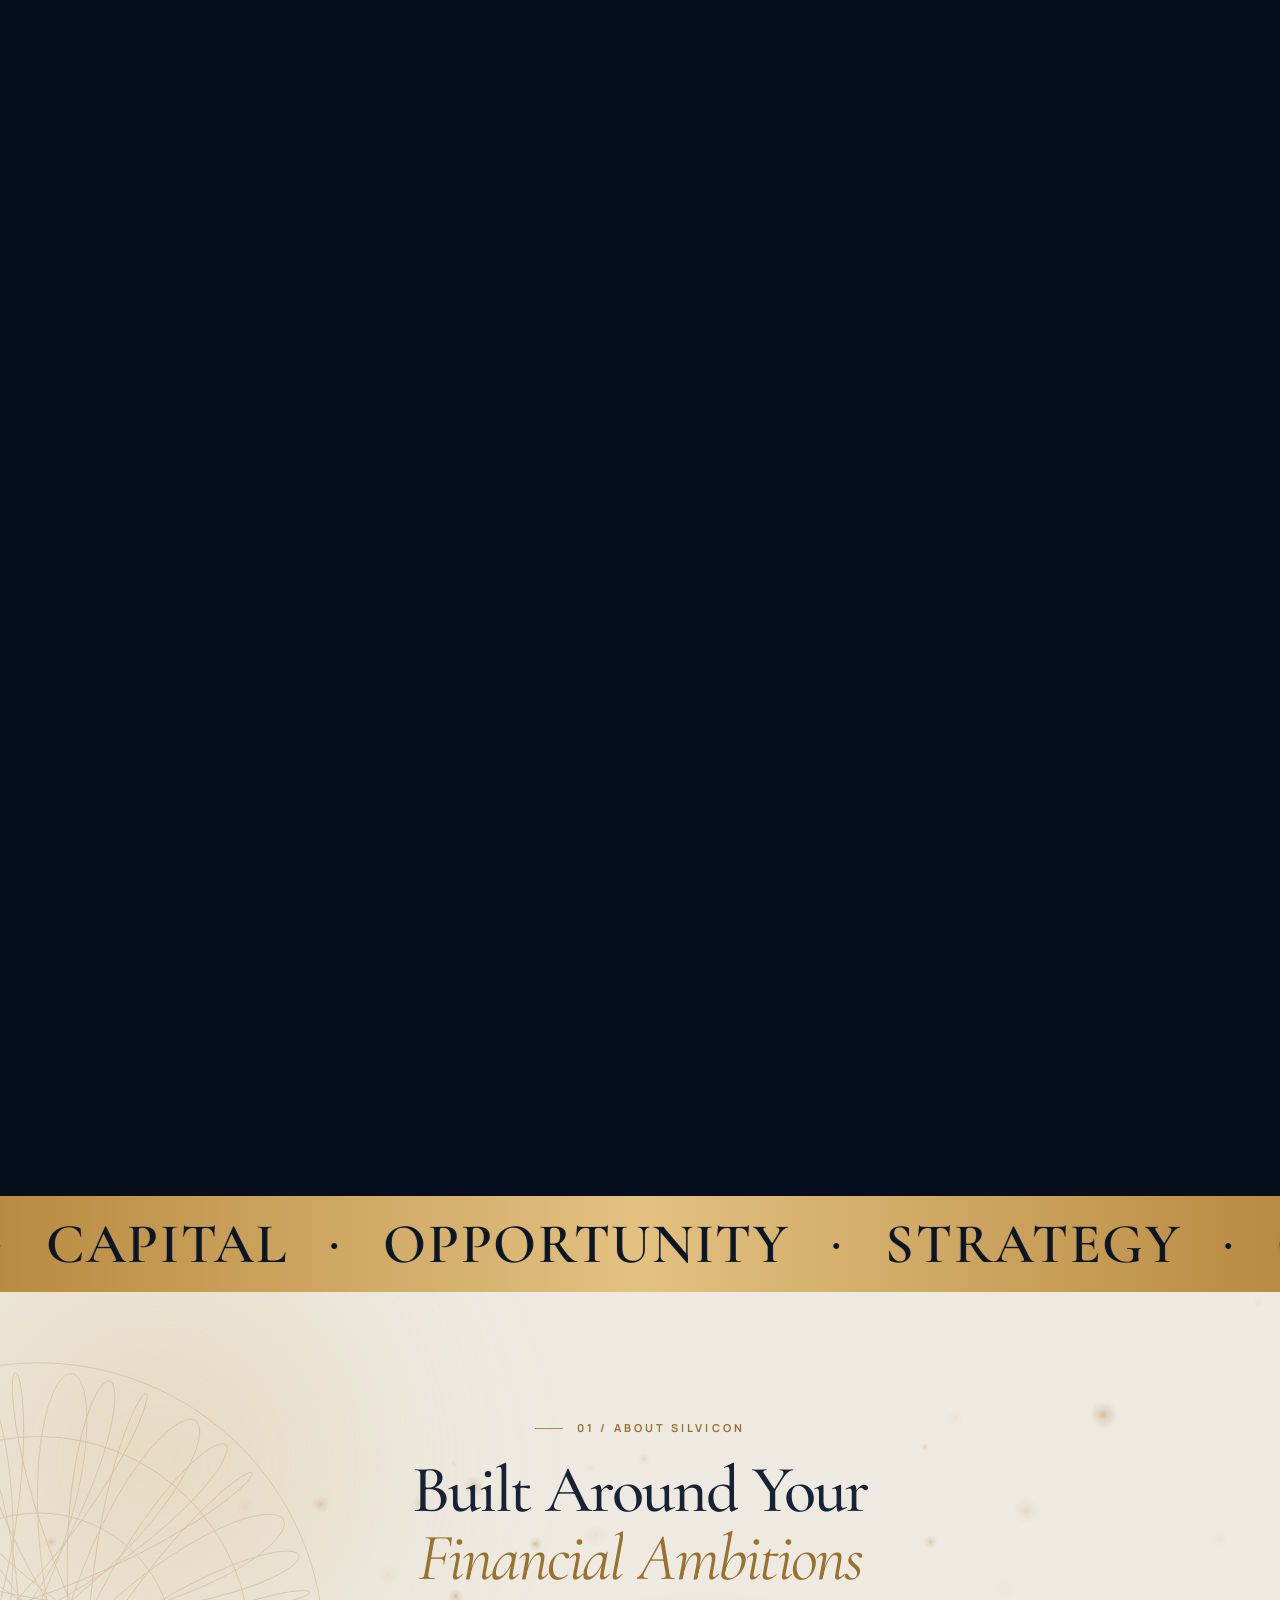
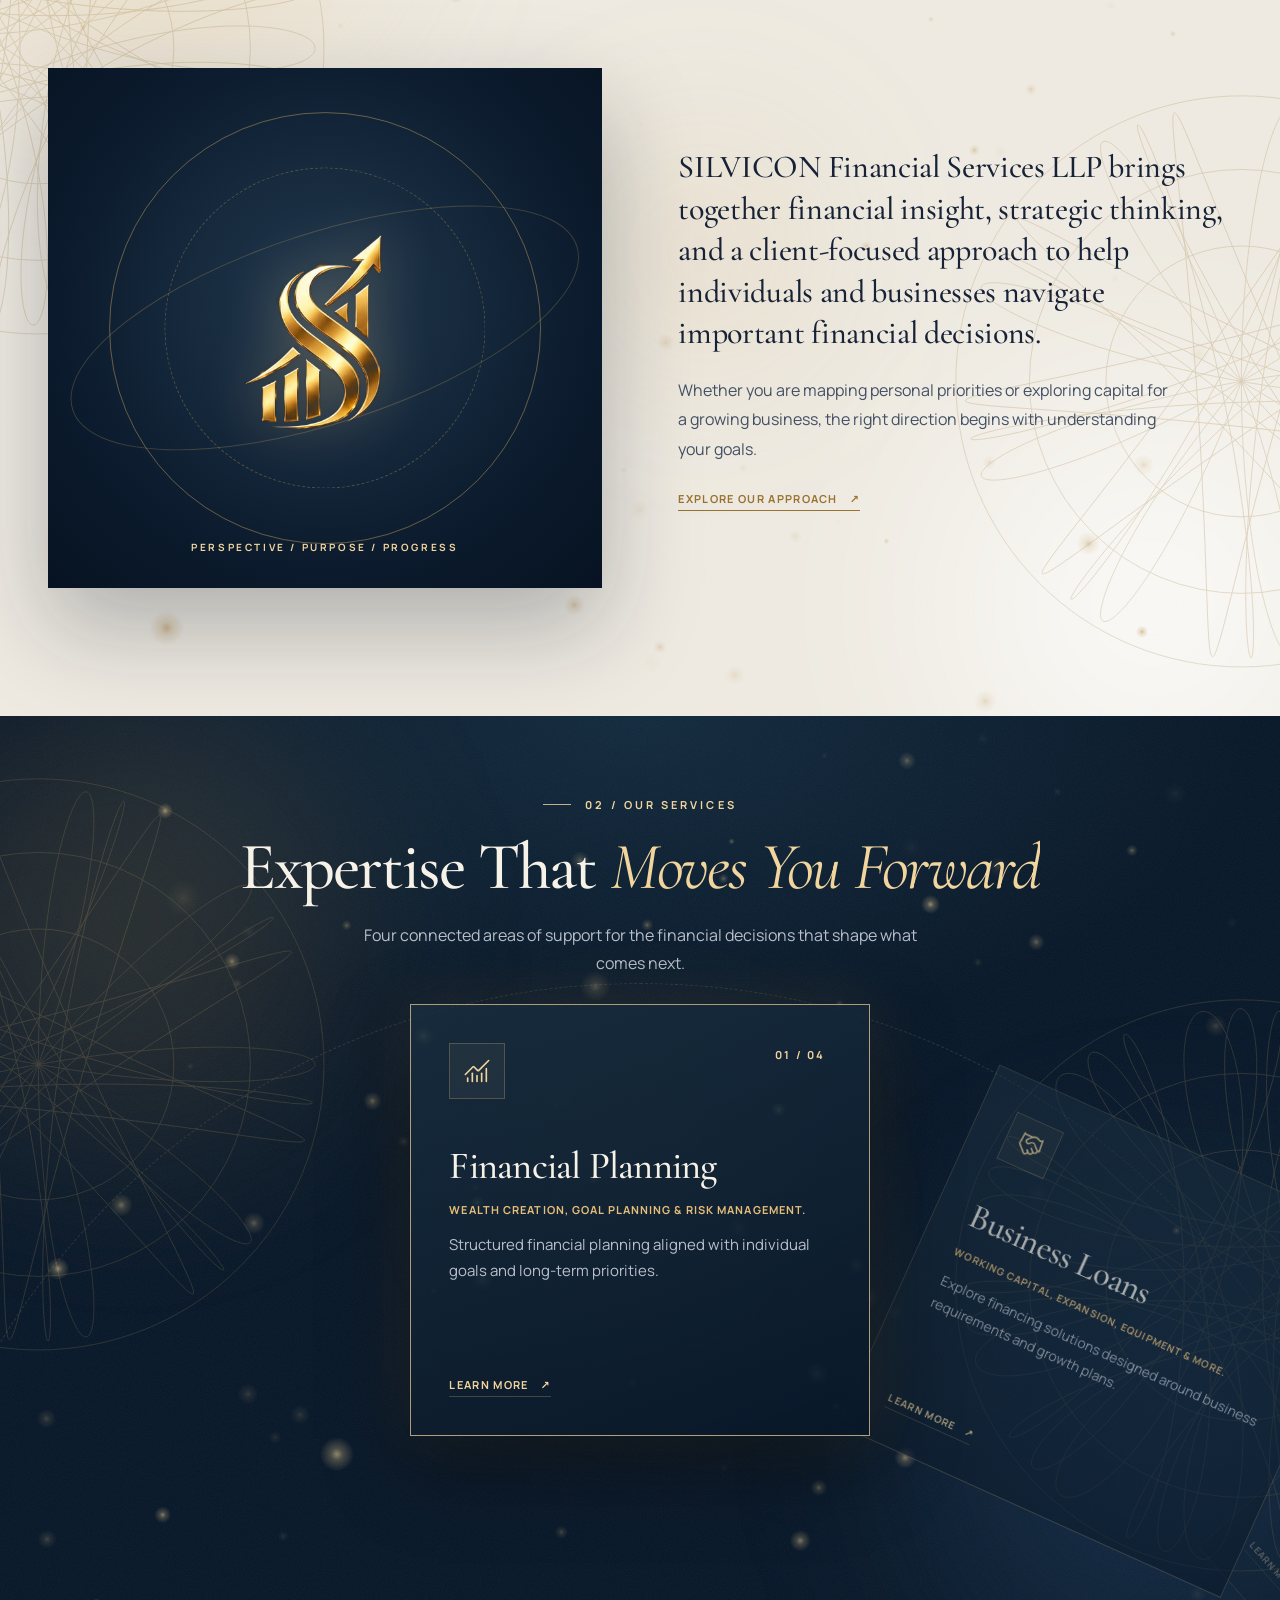
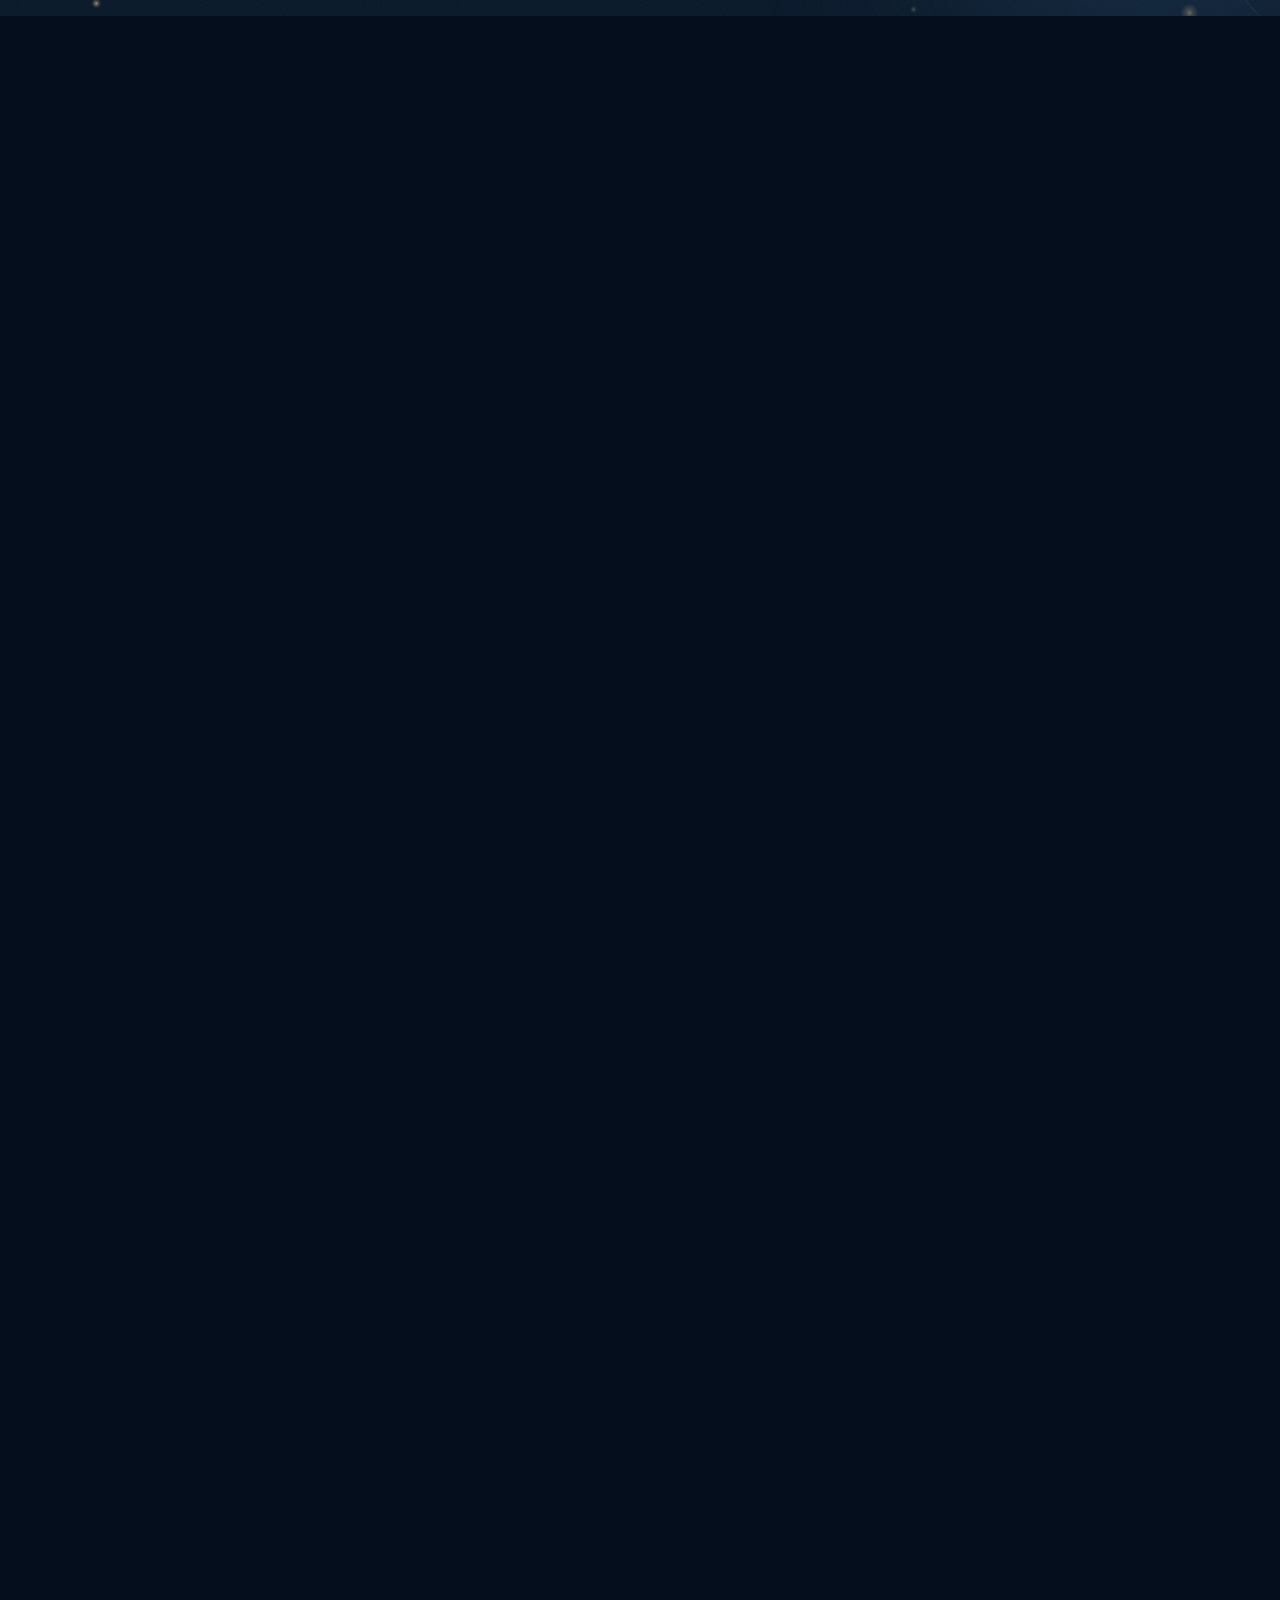
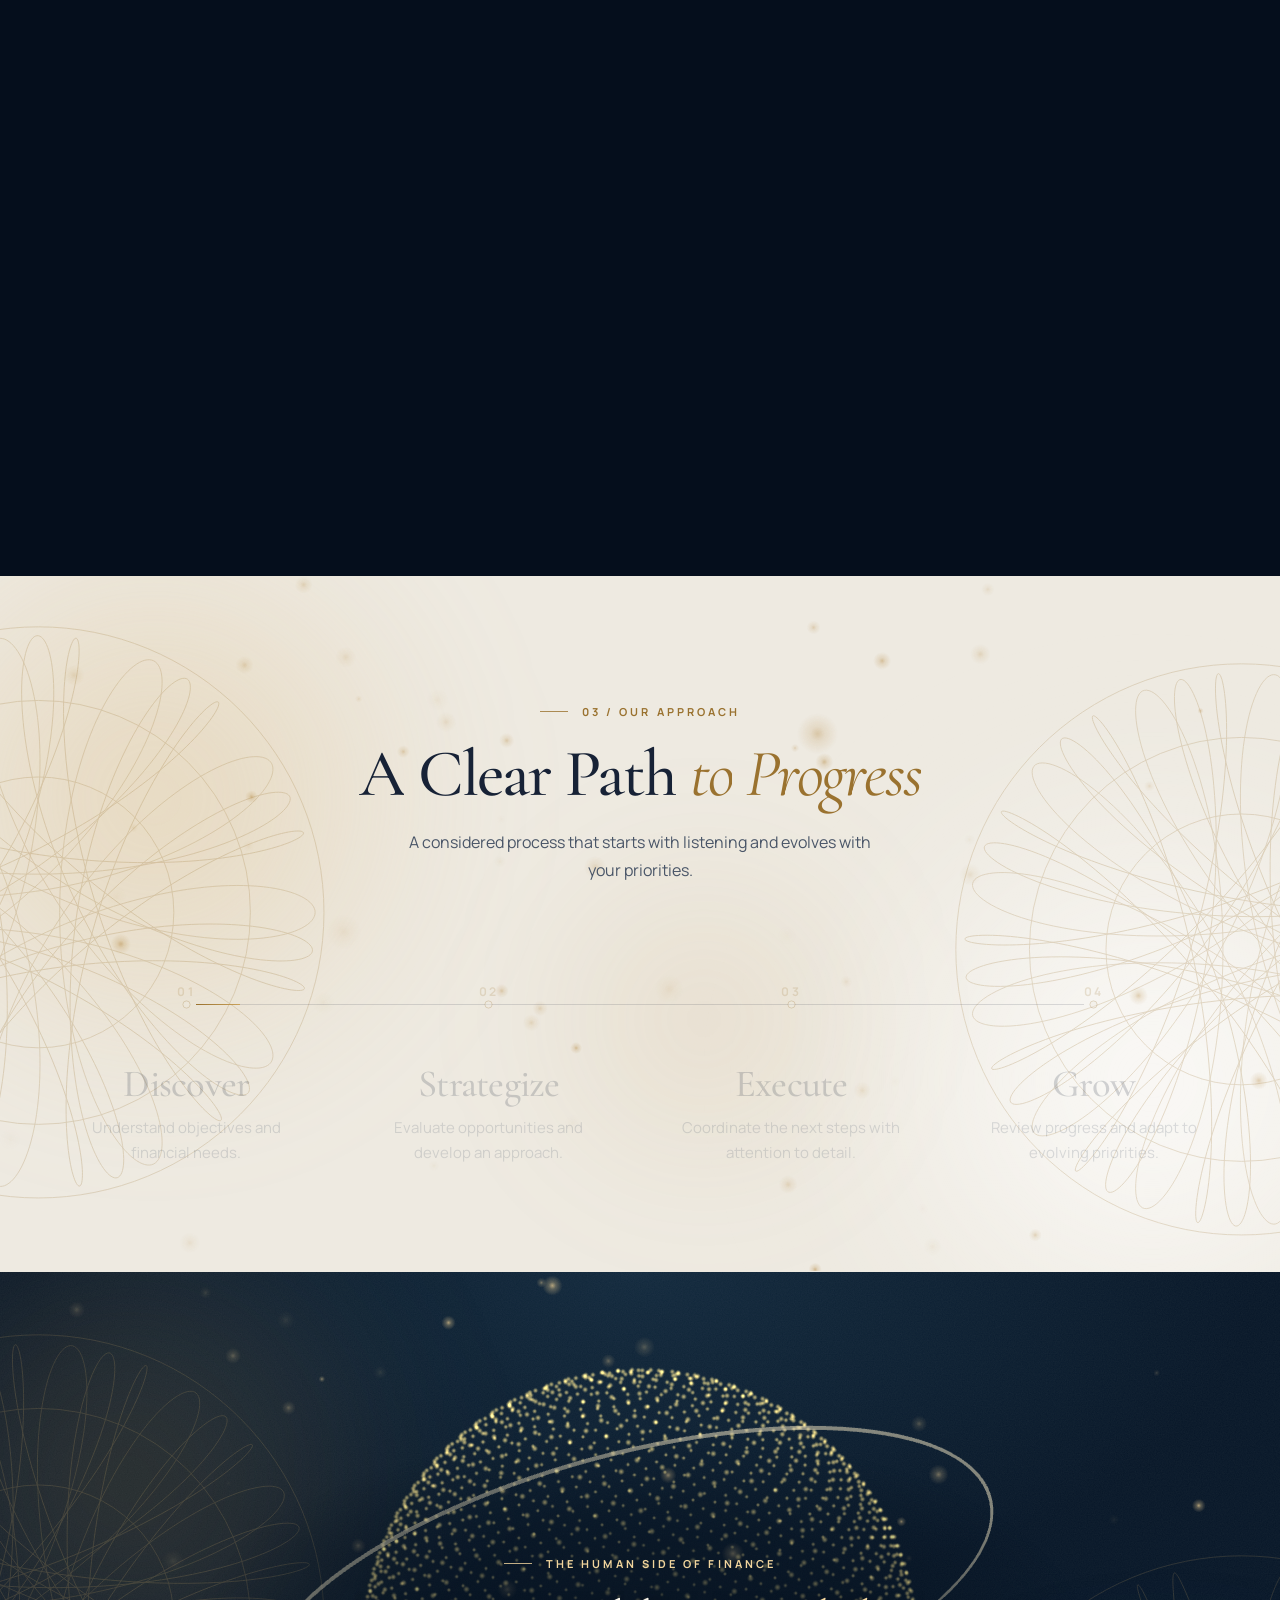
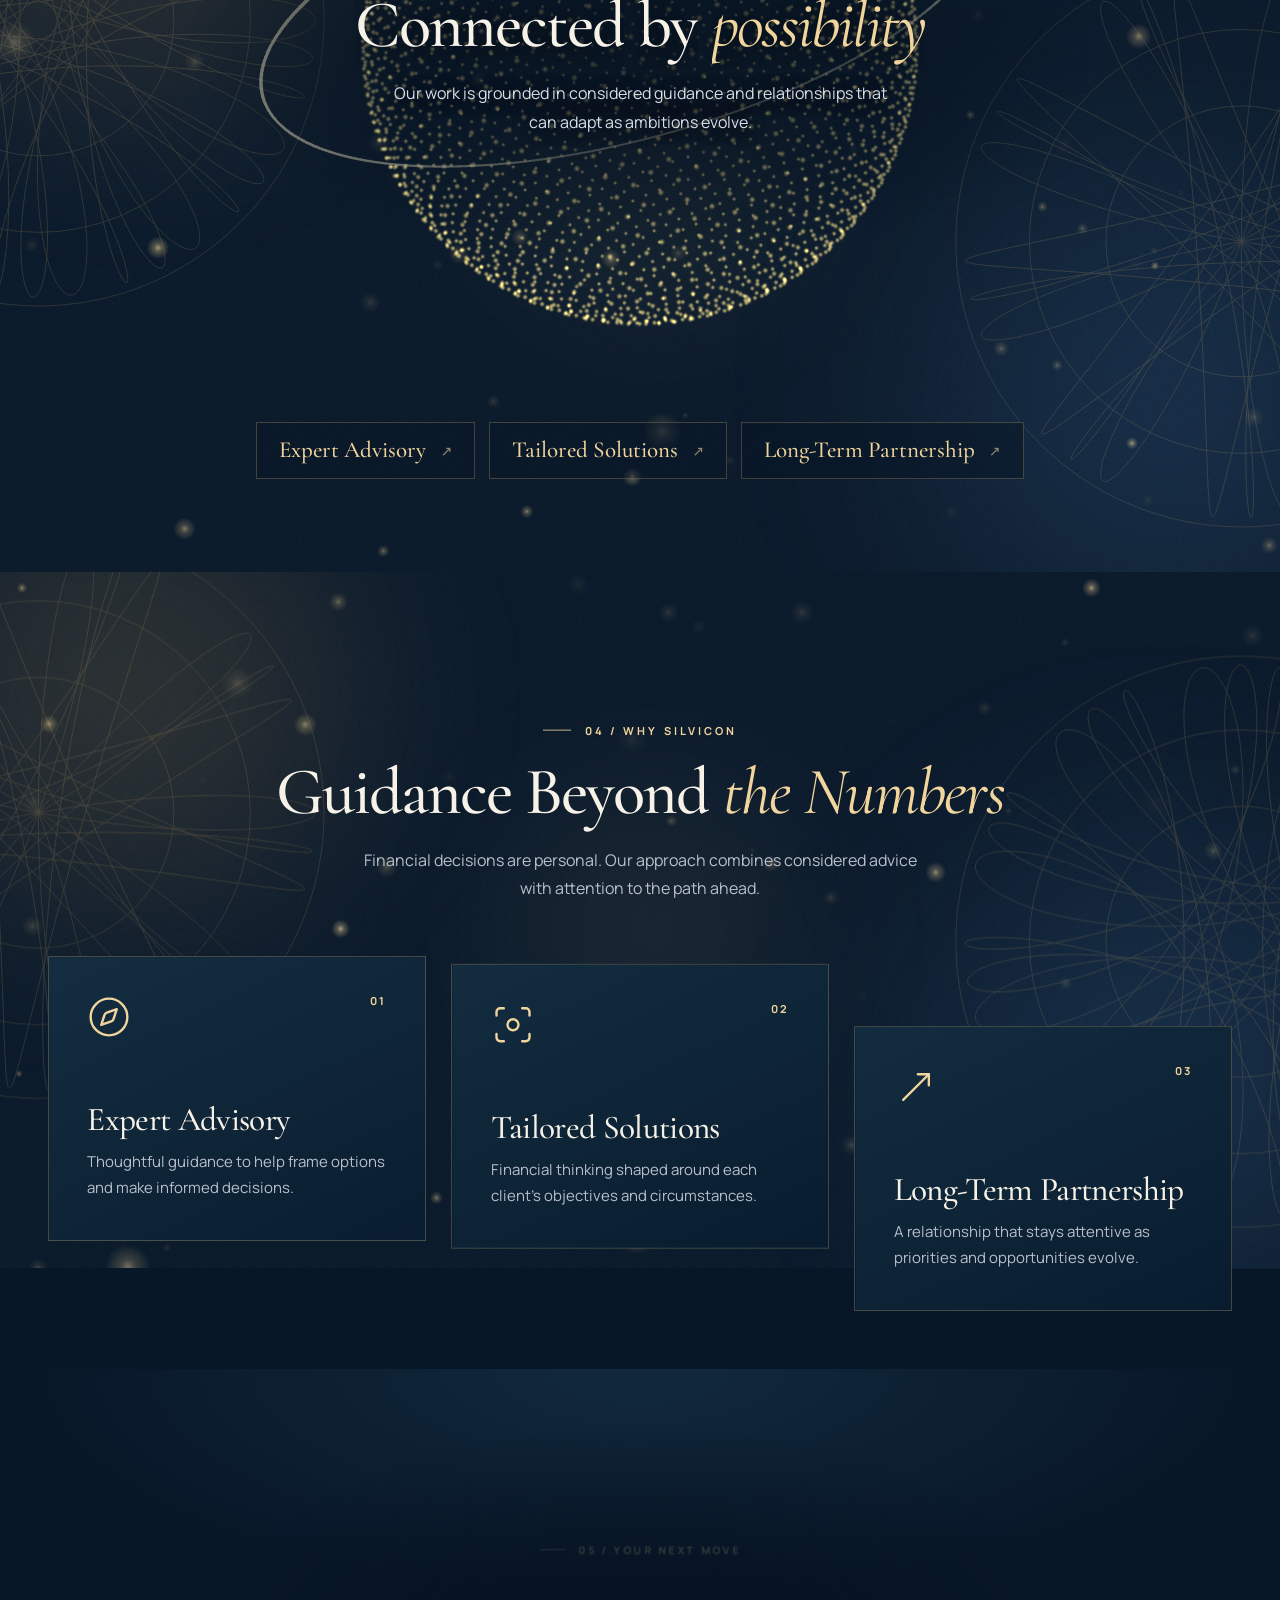
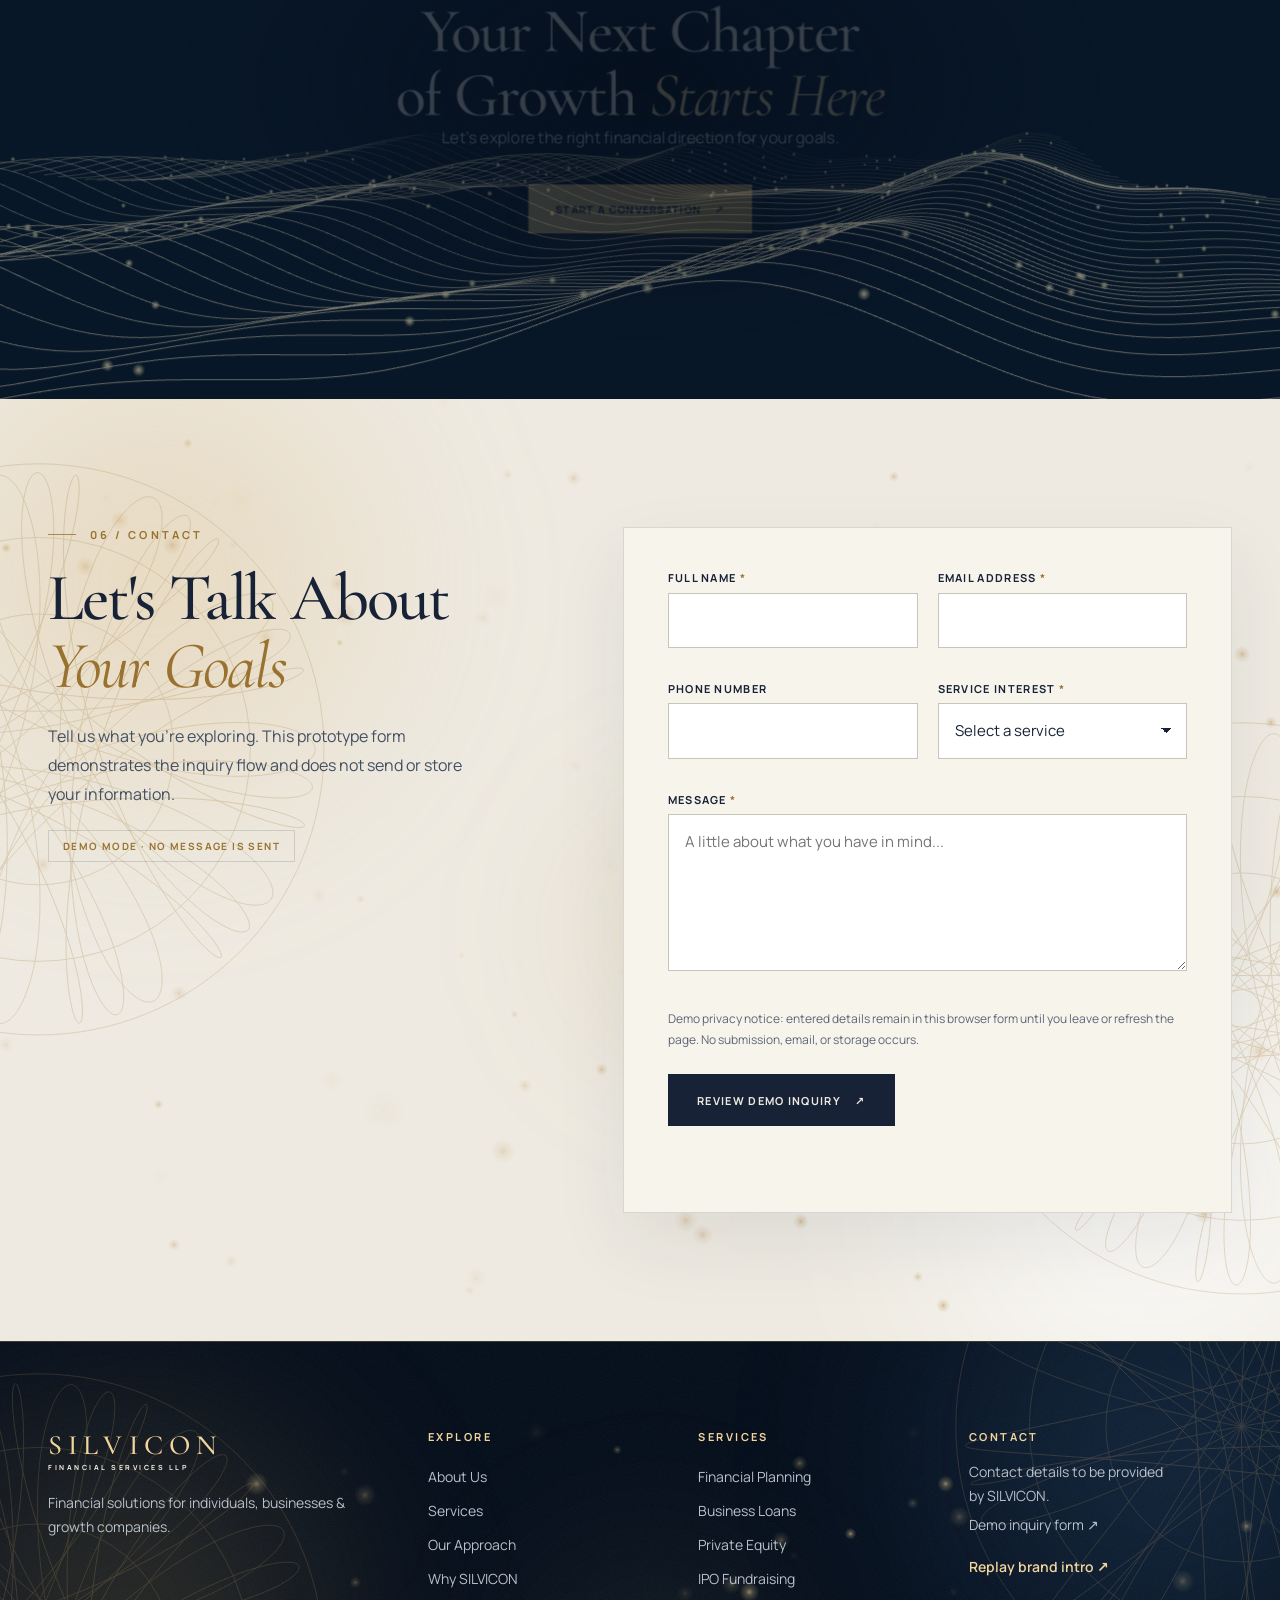
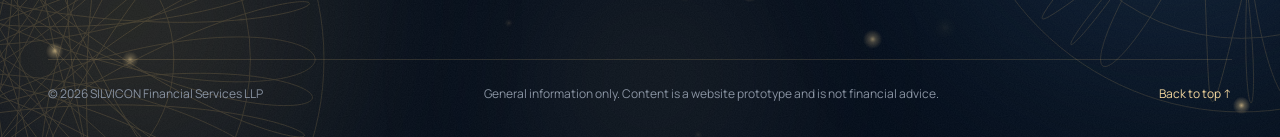
==== commit 2c531a3a: "Larger hero emblem Co-Authored-By: Claude Sonnet 5.5 <noreply@anthropic.com> Claude-Session: https:/" ====
--- a/index.html
+++ b/index.html
@@ -22,8 +22,8 @@
 <link rel="preload" as="image" href="assets/logo/emblem-extracted.png">
 <link rel="preload" as="image" href="assets/logo/wordmark-extracted.png">
 <link rel="stylesheet" href="assets/vendor/lenis.css">
-<link rel="stylesheet" href="css/intro.css?v=20261119">
-<link rel="stylesheet" href="css/site.css?v=20261119">
+<link rel="stylesheet" href="css/intro.css?v=20261120">
+<link rel="stylesheet" href="css/site.css?v=20261120">
 <script type="importmap">
 { "imports": { "three": "./assets/vendor/three.module.js", "three/addons/": "./assets/vendor/addons/" } }
 </script>
@@ -31,12 +31,12 @@
 <script defer src="assets/vendor/ScrollTrigger.min.js"></script>
 <script defer src="assets/vendor/lenis.min.js"></script>
 <script defer src="assets/vendor/lucide.min.js"></script>
-<script defer src="js/ui.js?v=20261119"></script>
-<script defer src="js/ambient.js?v=20261119"></script>
-<script defer src="js/hero-chart.js?v=20261119"></script>
-<script type="module" src="js/scene.js?v=20261119"></script>
-<script type="module" src="js/intro-animation.js?v=20261119"></script>
-<script type="module" src="js/motion.js?v=20261119"></script>
+<script defer src="js/ui.js?v=20261120"></script>
+<script defer src="js/ambient.js?v=20261120"></script>
+<script defer src="js/hero-chart.js?v=20261120"></script>
+<script type="module" src="js/scene.js?v=20261120"></script>
+<script type="module" src="js/intro-animation.js?v=20261120"></script>
+<script type="module" src="js/motion.js?v=20261120"></script>
 </head>
 <body>
 <div class="scroll-progress" aria-hidden="true"></div>
--- a/css/site.css
+++ b/css/site.css
@@ -454,3 +454,6 @@
 @keyframes emblemFloat{50%{transform:translateY(-6px);filter:drop-shadow(0 0 32px rgba(245,200,111,.7))}}
 @media (max-height:760px){.hero-emblem{width:44px;margin-top:10px}}
 .hero-visual{height:clamp(150px,21vh,270px)}
+.hero-emblem{width:clamp(84px,12.5vh,140px);margin-top:clamp(12px,2vh,22px)}
+.hero-visual{height:clamp(56px,8vh,120px)}
+@media (max-height:700px){.hero-emblem{width:72px}}
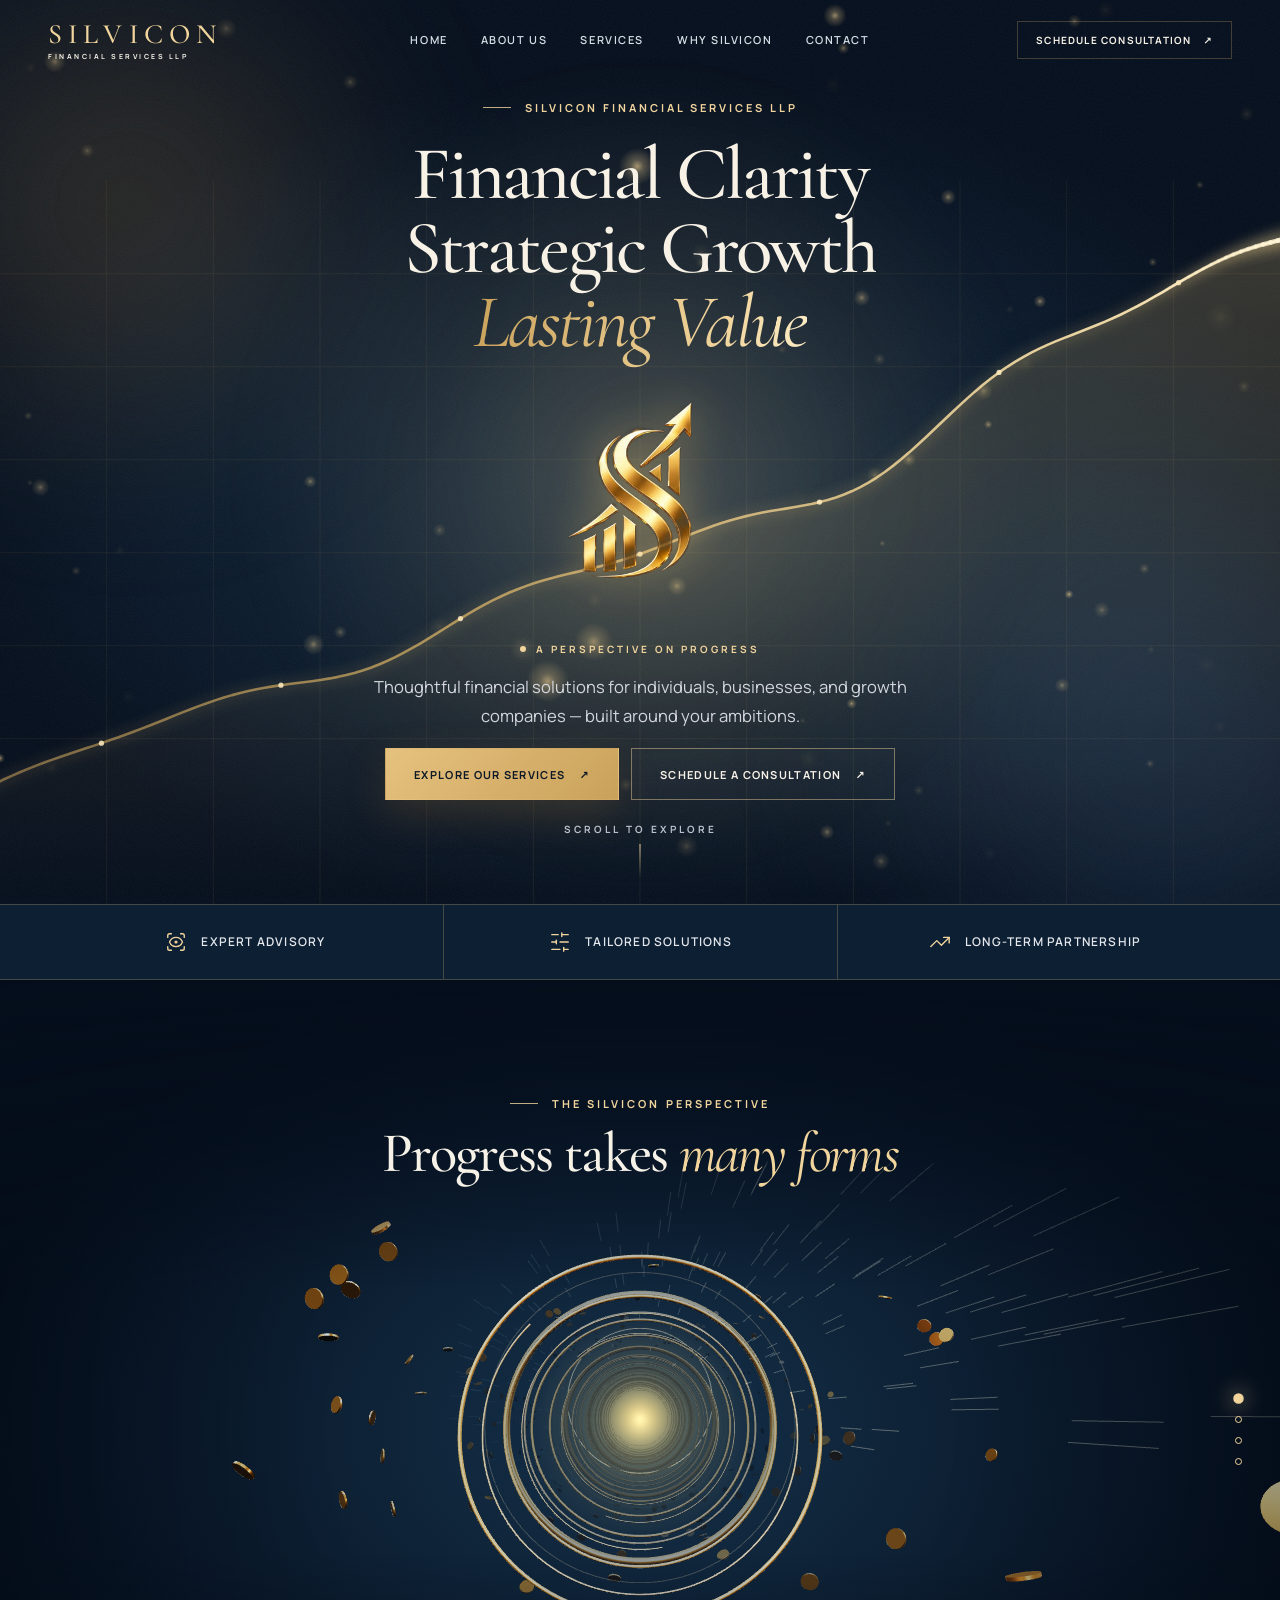
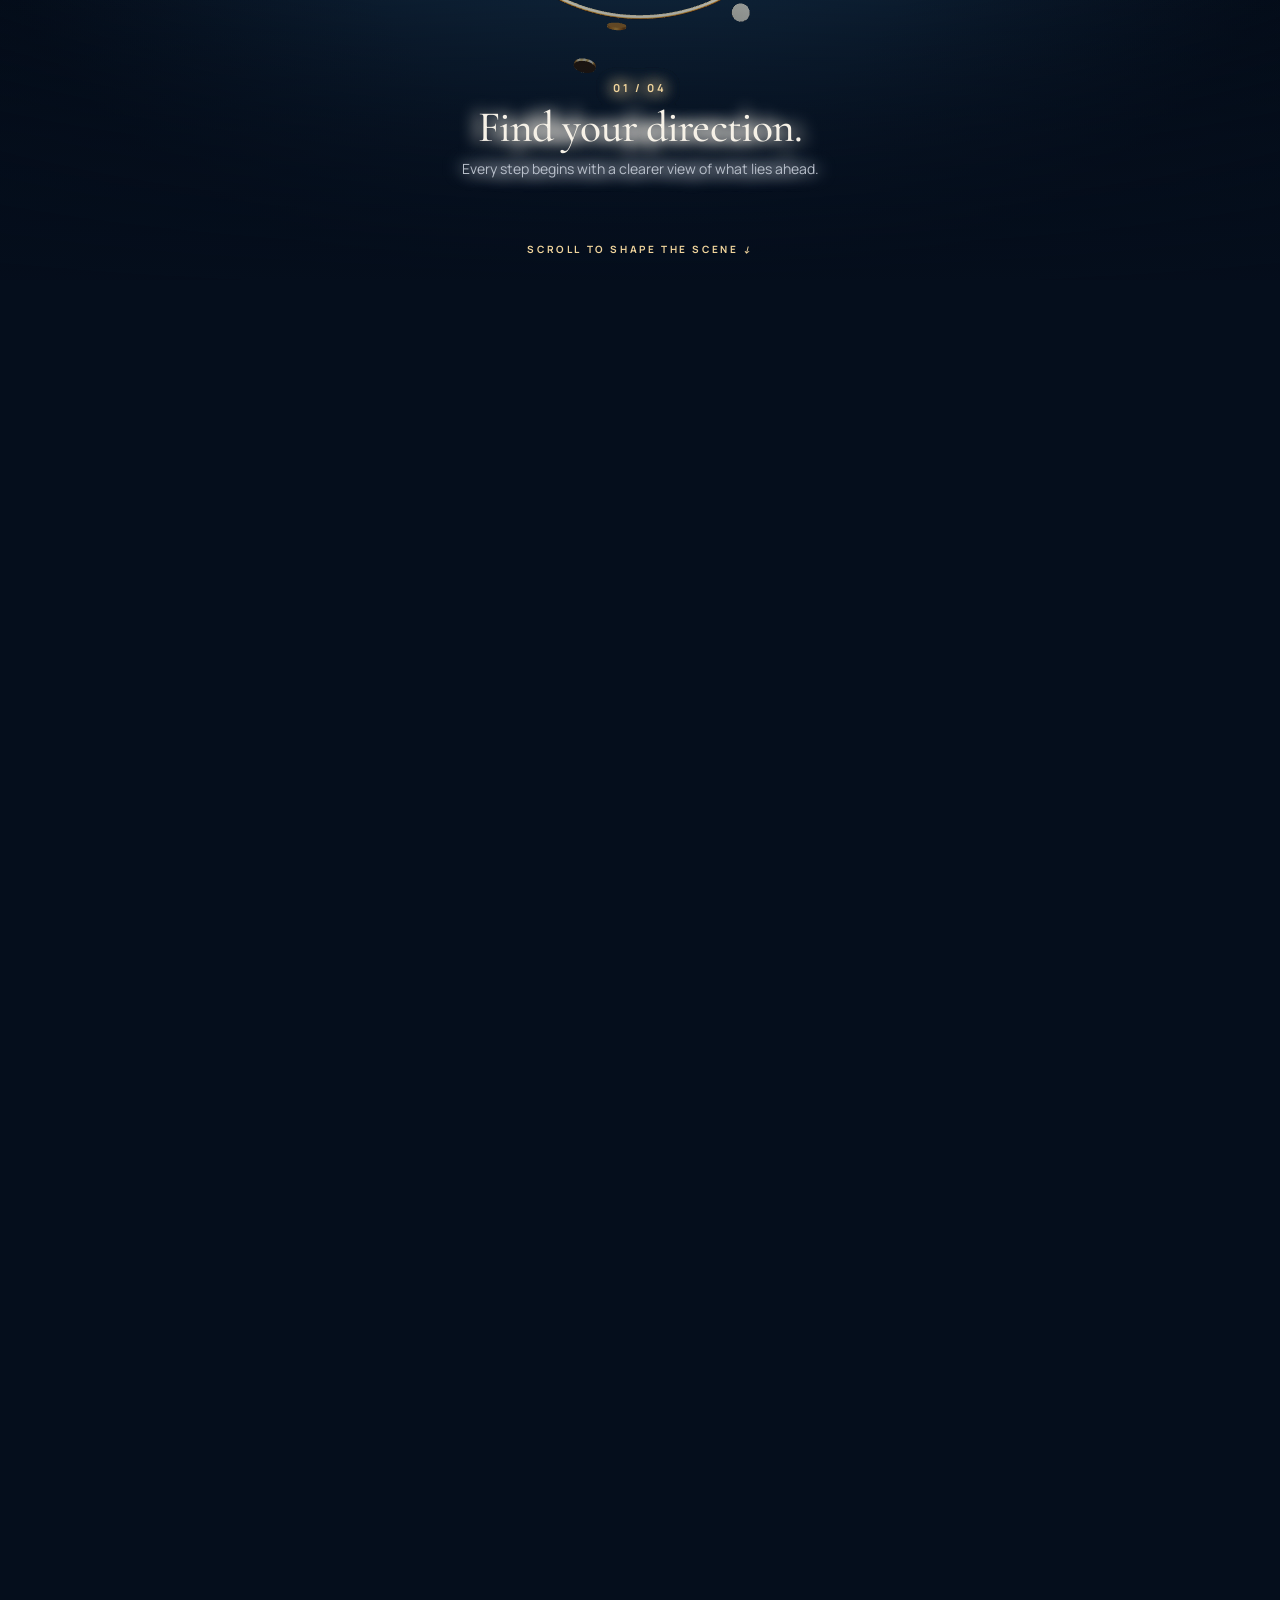
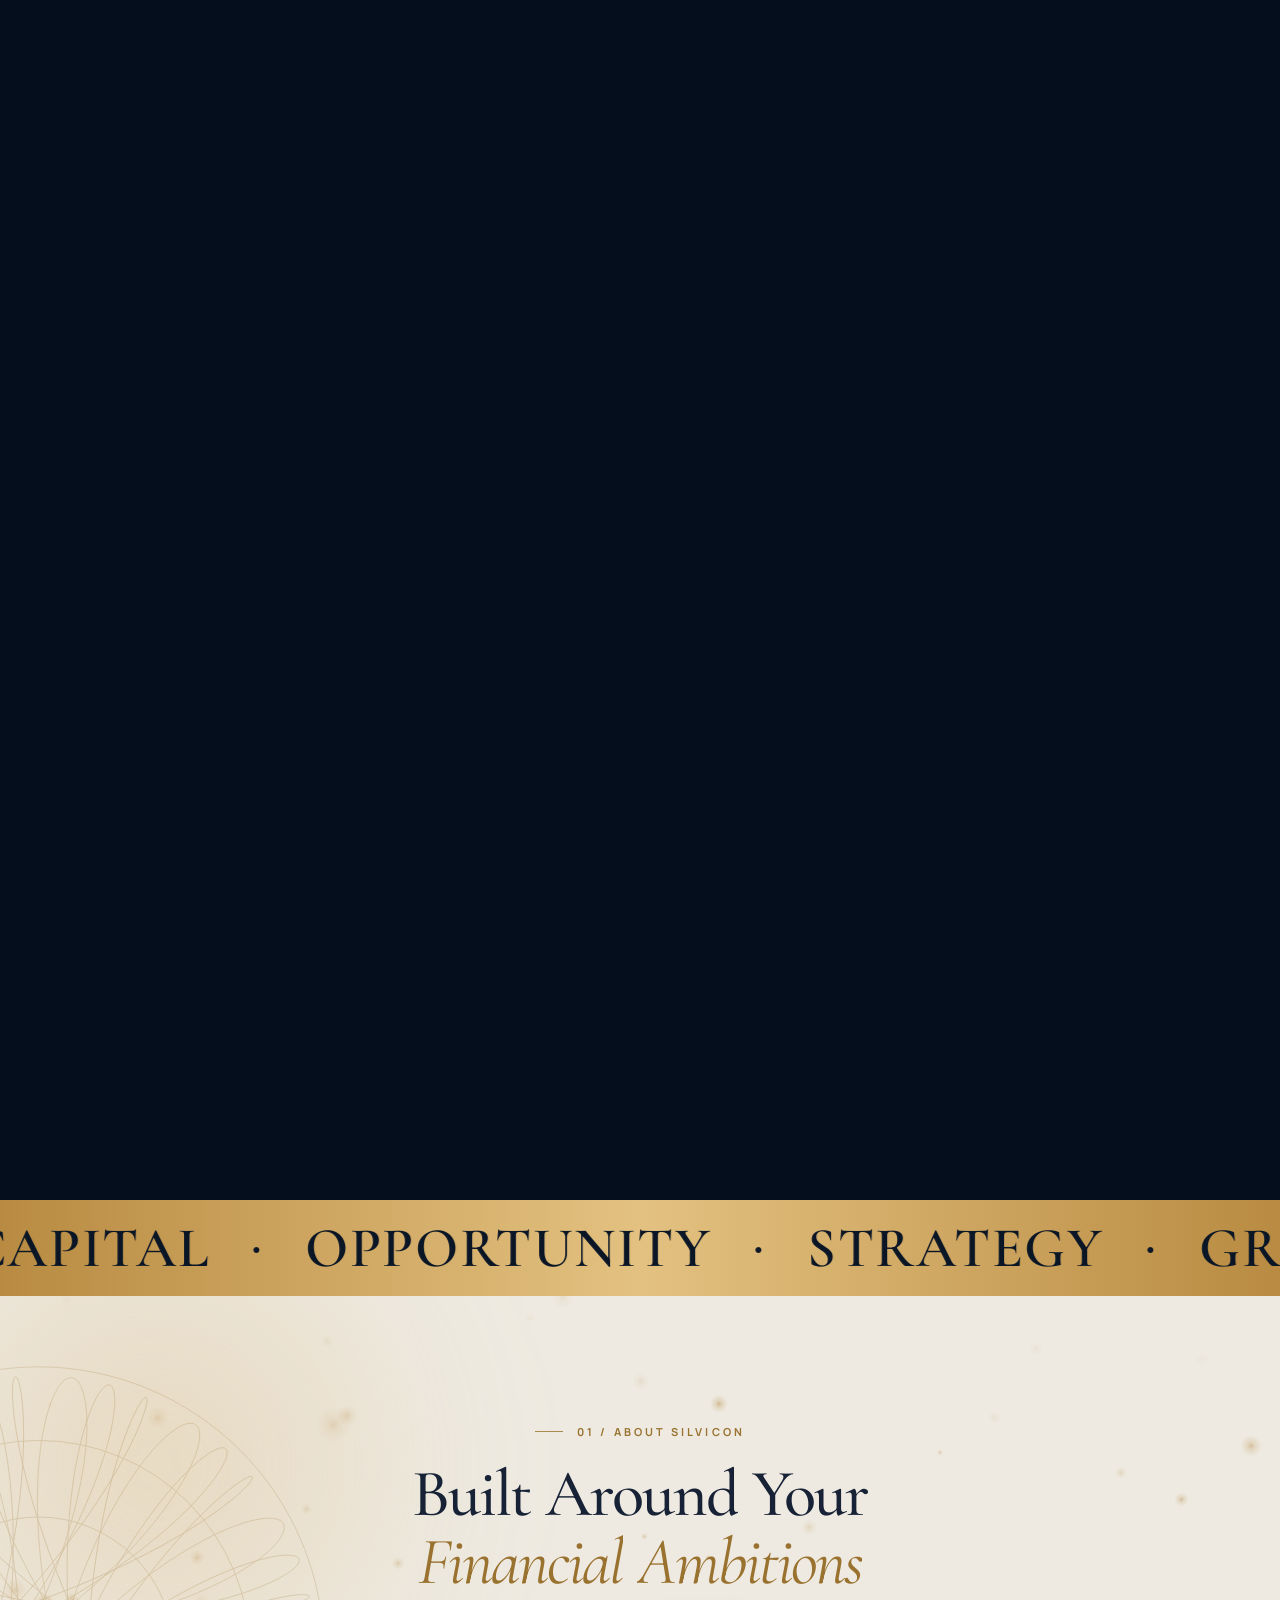
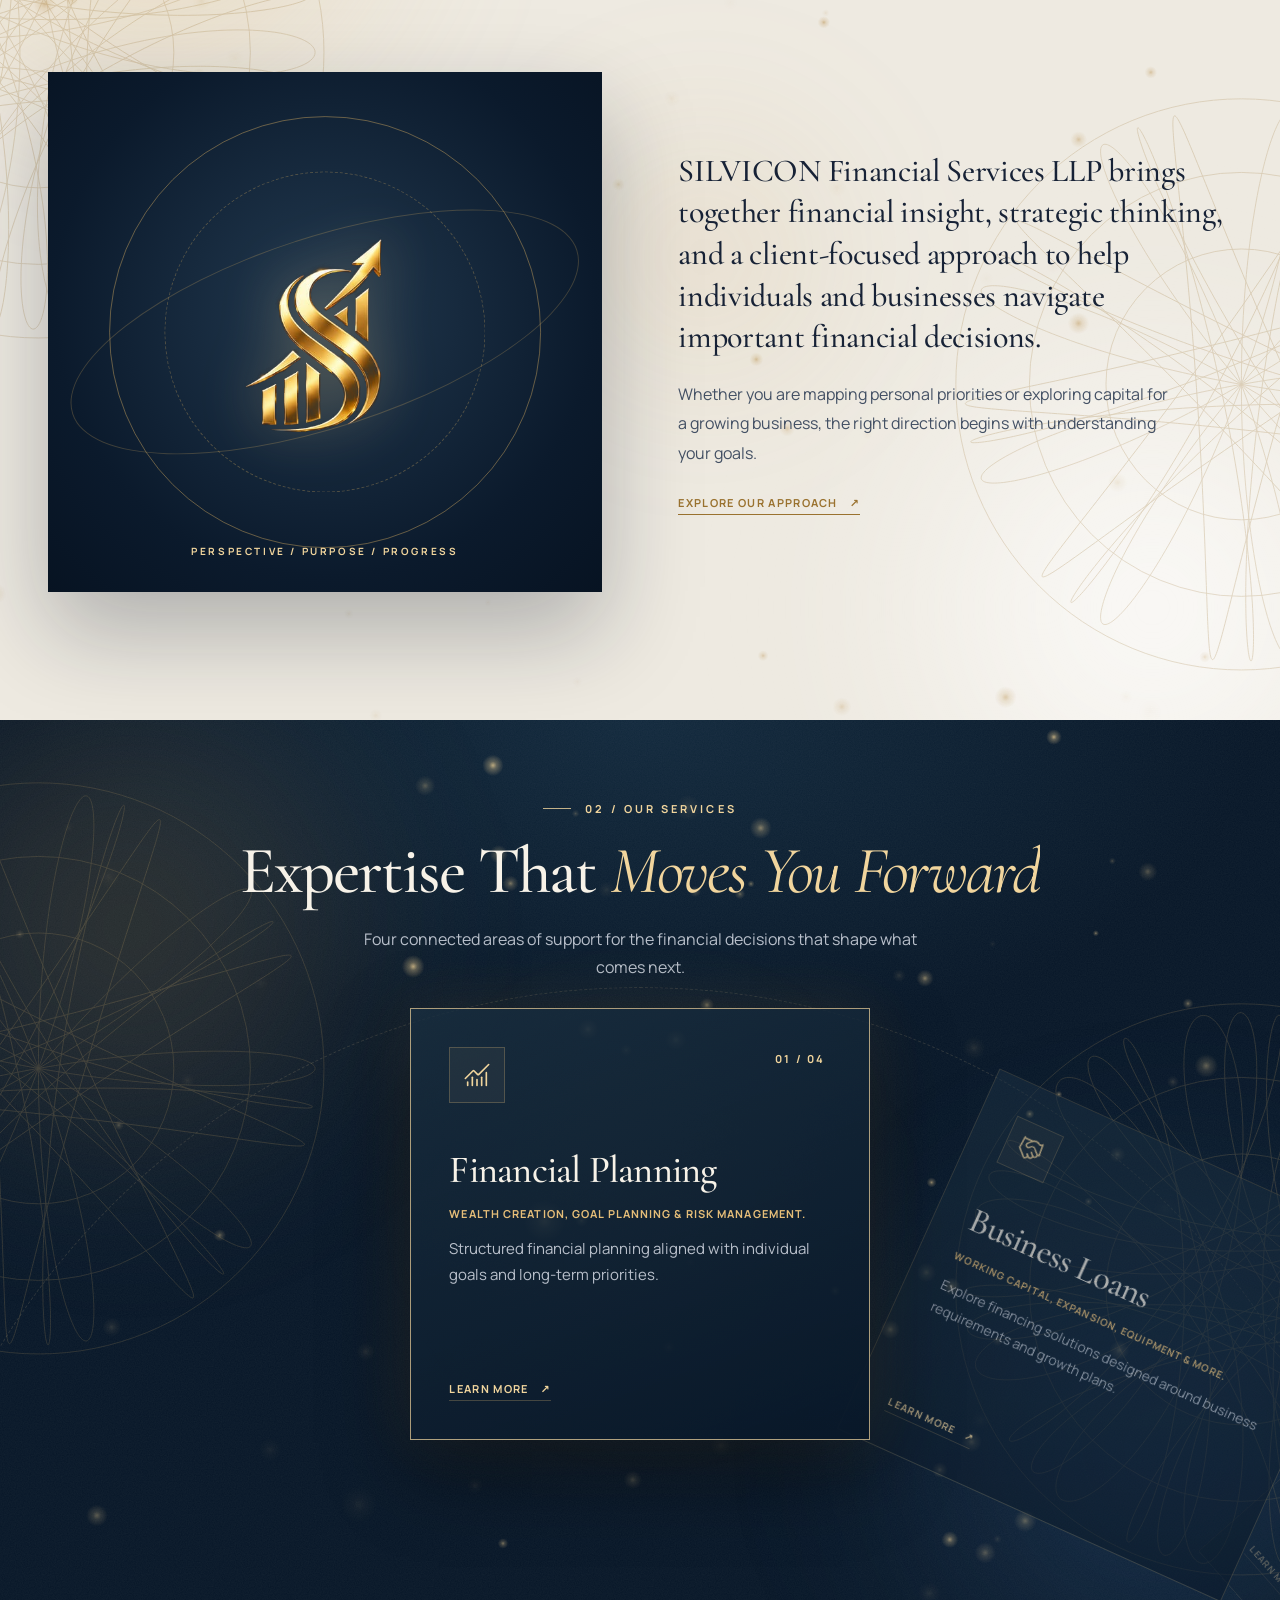
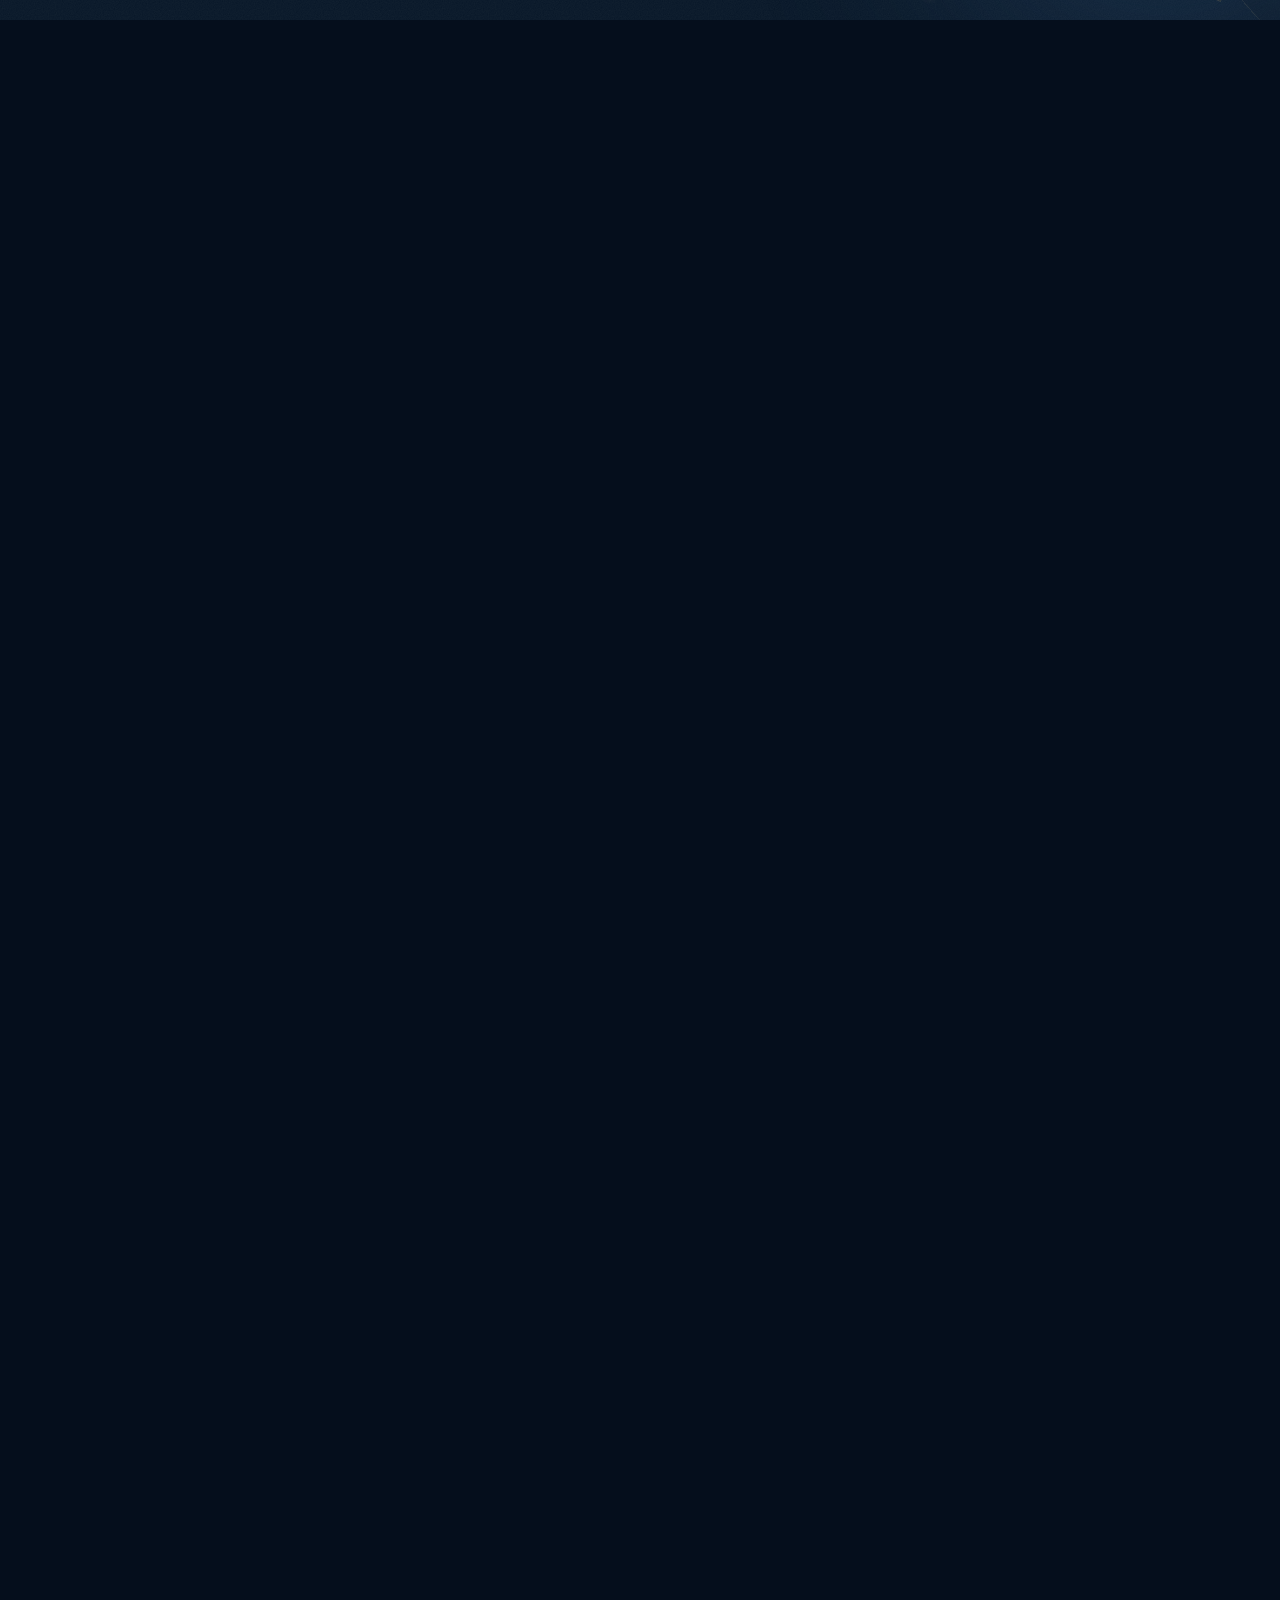
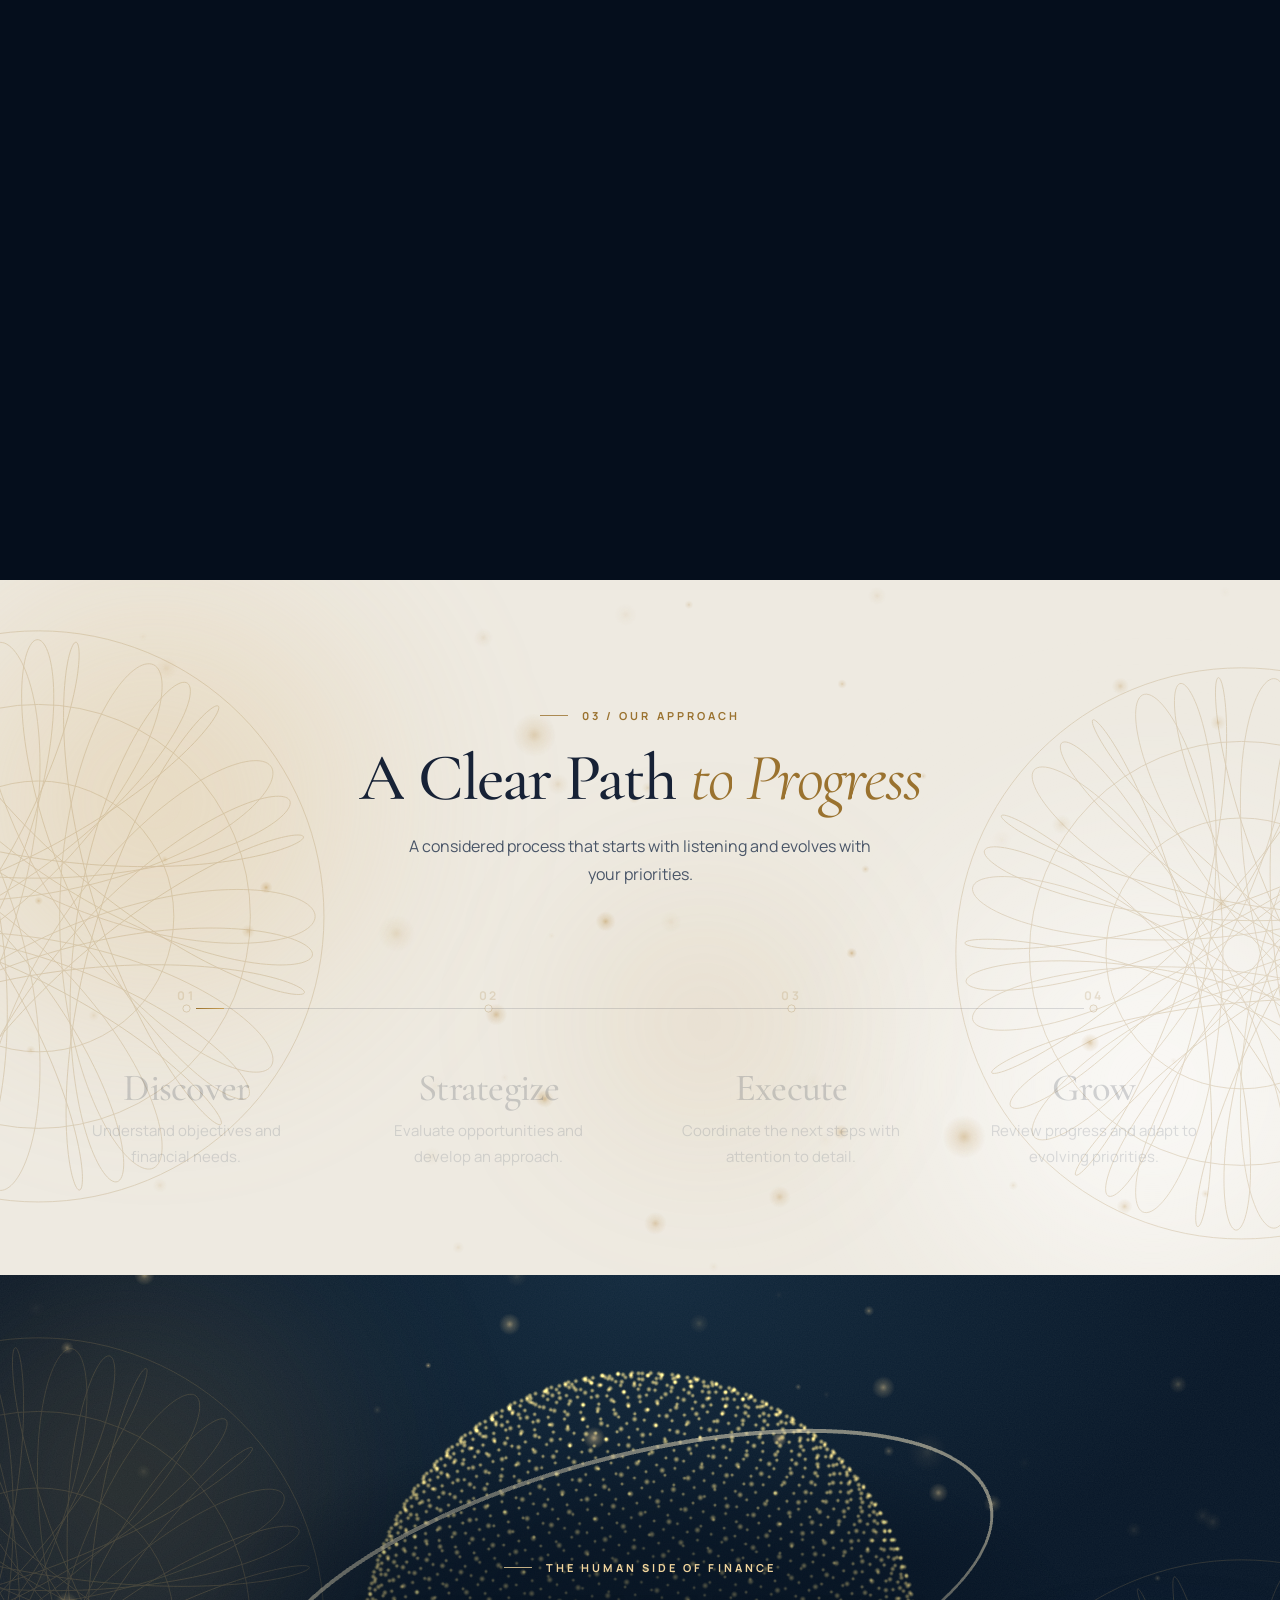
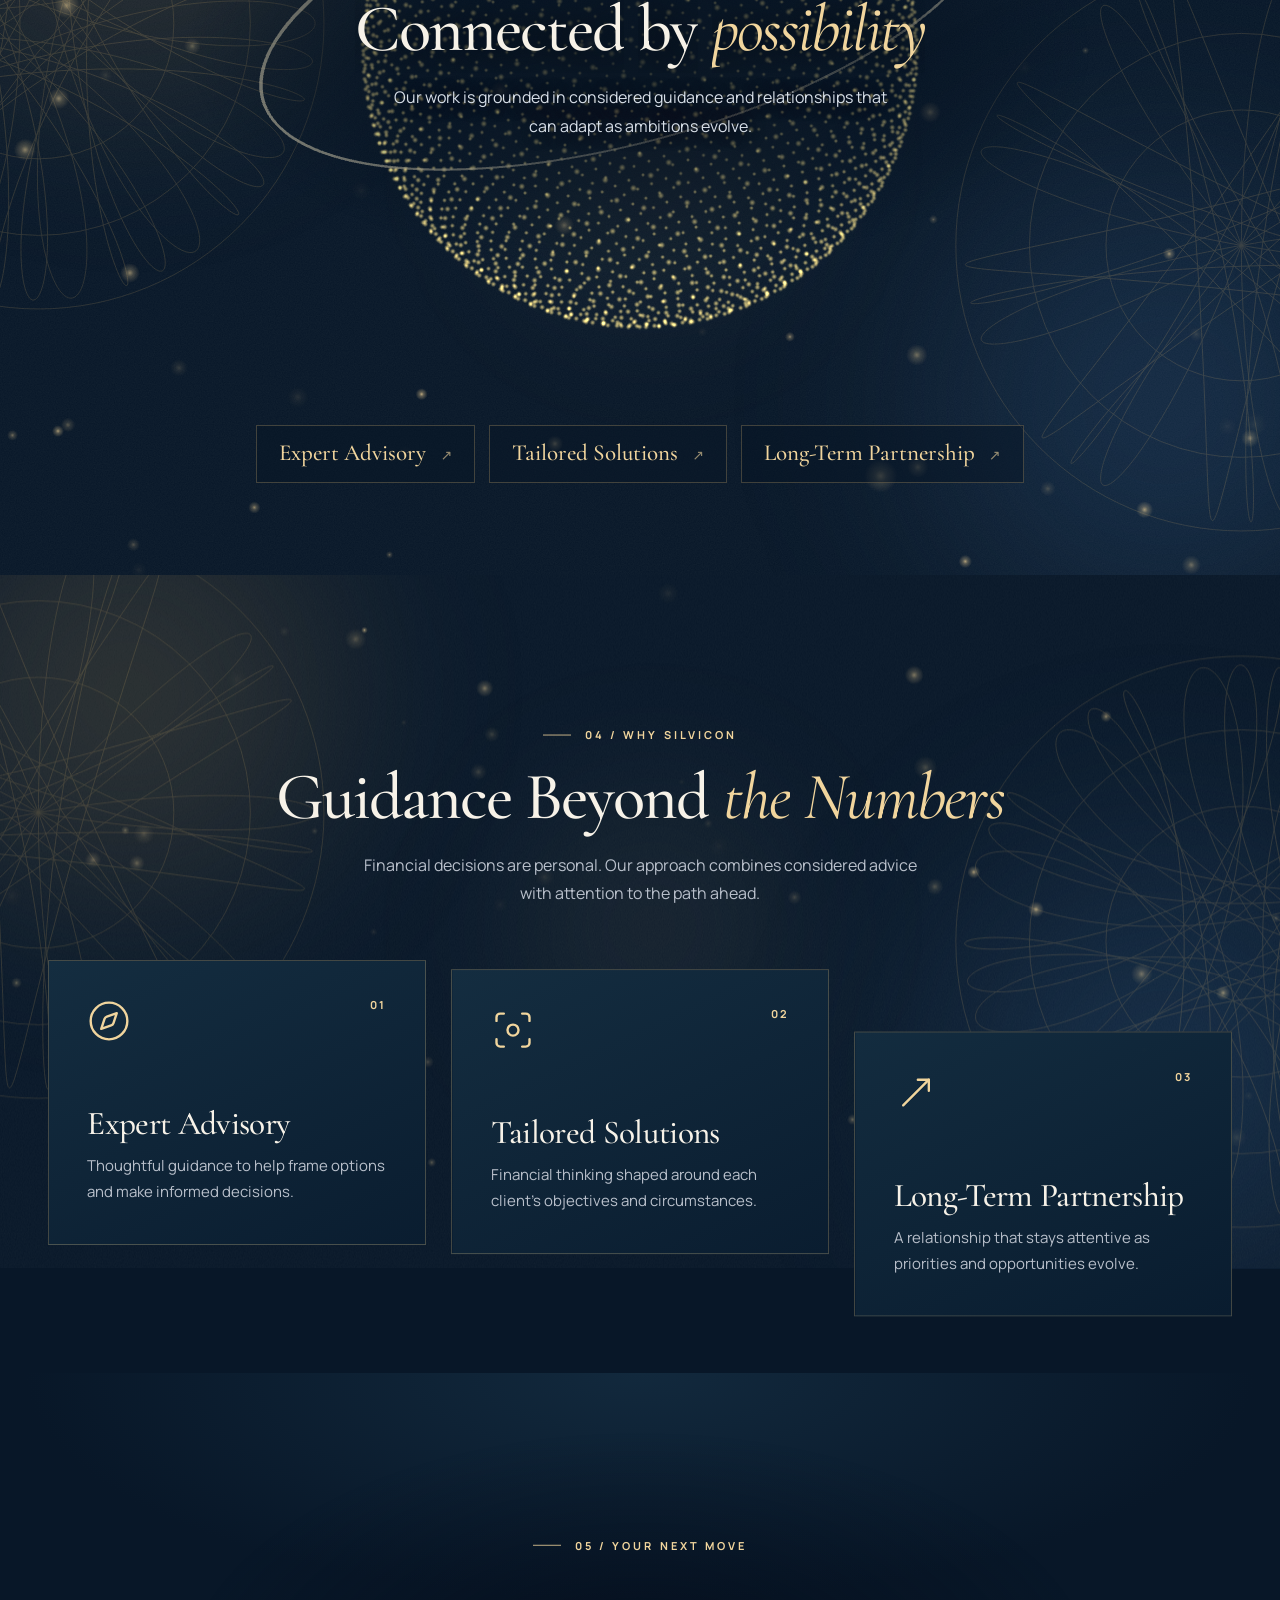
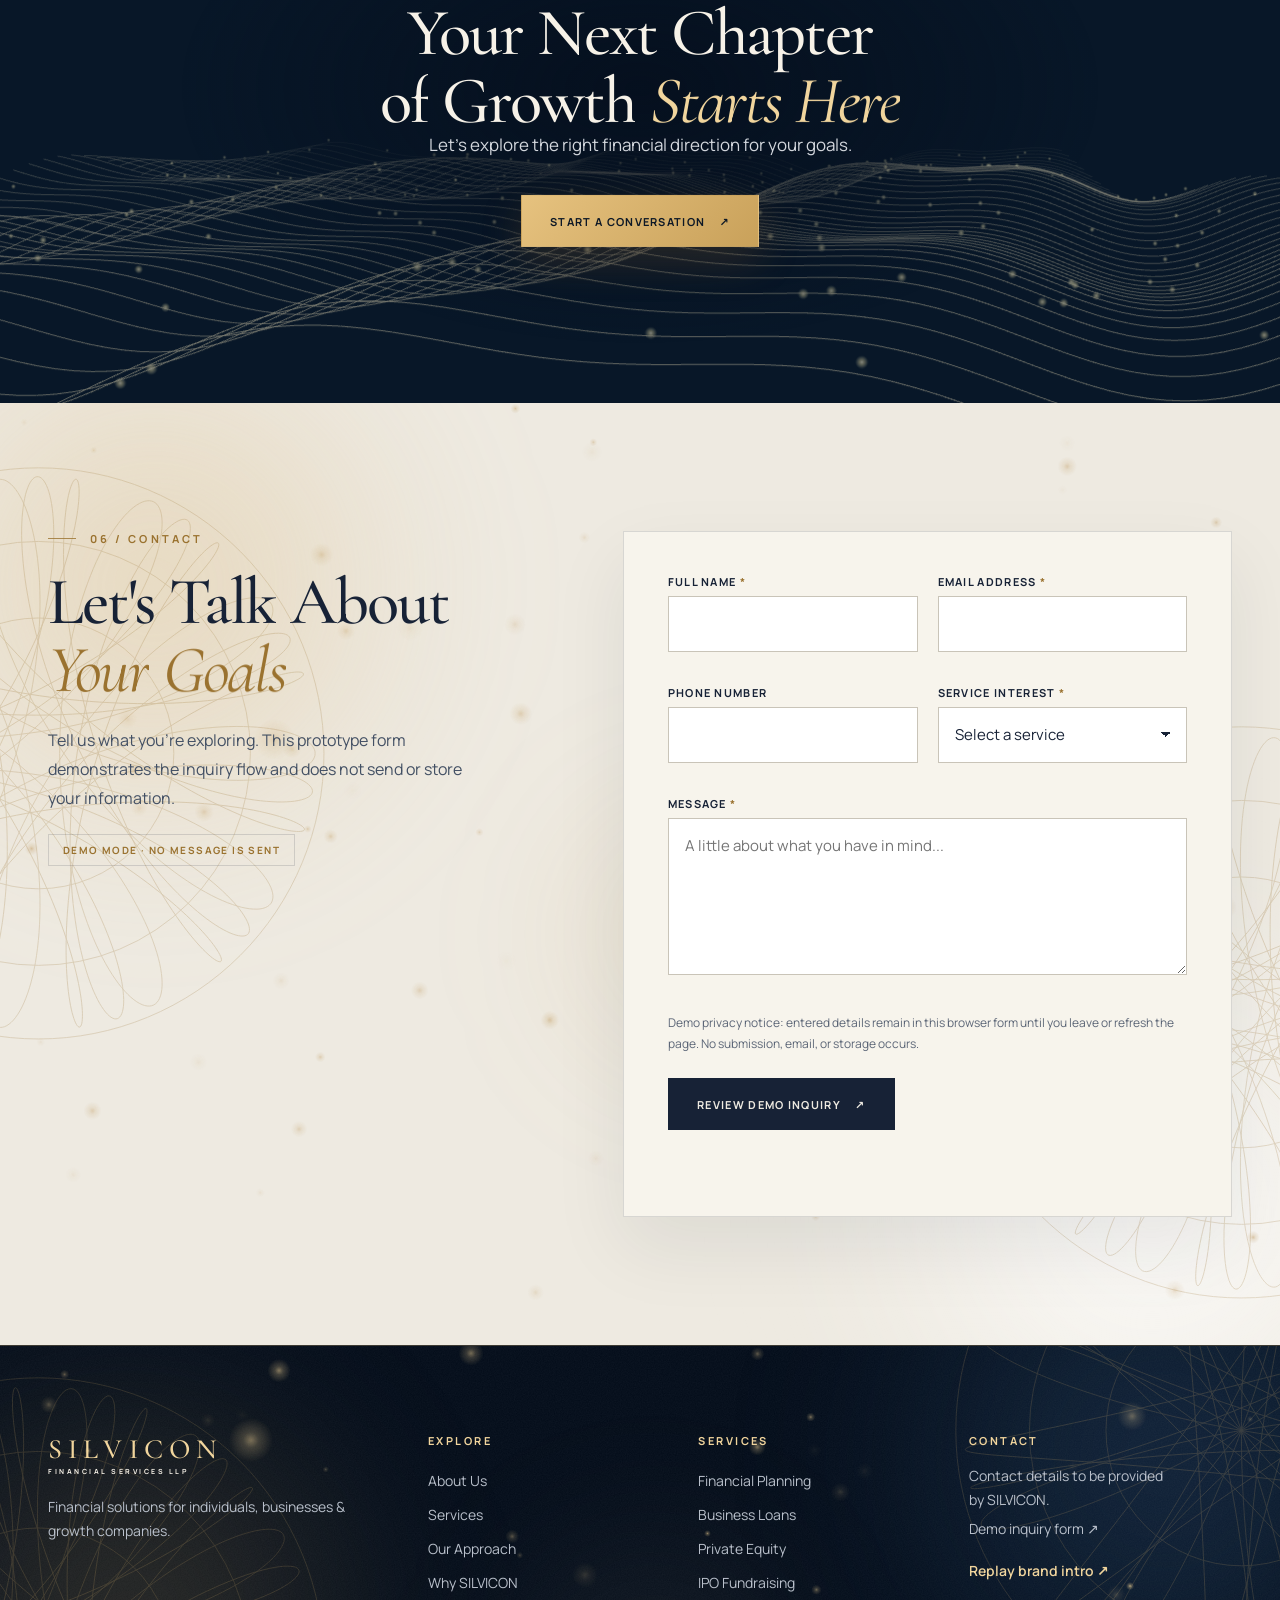
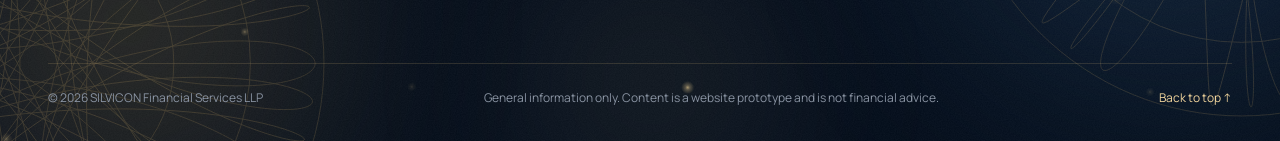
==== commit b5b5357b: "Bigger static hero emblem Co-Authored-By: Claude Sonnet 5.5 <noreply@anthropic.com> Claude-Session: " ====
--- a/index.html
+++ b/index.html
@@ -22,8 +22,8 @@
 <link rel="preload" as="image" href="assets/logo/emblem-extracted.png">
 <link rel="preload" as="image" href="assets/logo/wordmark-extracted.png">
 <link rel="stylesheet" href="assets/vendor/lenis.css">
-<link rel="stylesheet" href="css/intro.css?v=20261120">
-<link rel="stylesheet" href="css/site.css?v=20261120">
+<link rel="stylesheet" href="css/intro.css?v=20261121">
+<link rel="stylesheet" href="css/site.css?v=20261121">
 <script type="importmap">
 { "imports": { "three": "./assets/vendor/three.module.js", "three/addons/": "./assets/vendor/addons/" } }
 </script>
@@ -31,12 +31,12 @@
 <script defer src="assets/vendor/ScrollTrigger.min.js"></script>
 <script defer src="assets/vendor/lenis.min.js"></script>
 <script defer src="assets/vendor/lucide.min.js"></script>
-<script defer src="js/ui.js?v=20261120"></script>
-<script defer src="js/ambient.js?v=20261120"></script>
-<script defer src="js/hero-chart.js?v=20261120"></script>
-<script type="module" src="js/scene.js?v=20261120"></script>
-<script type="module" src="js/intro-animation.js?v=20261120"></script>
-<script type="module" src="js/motion.js?v=20261120"></script>
+<script defer src="js/ui.js?v=20261121"></script>
+<script defer src="js/ambient.js?v=20261121"></script>
+<script defer src="js/hero-chart.js?v=20261121"></script>
+<script type="module" src="js/scene.js?v=20261121"></script>
+<script type="module" src="js/intro-animation.js?v=20261121"></script>
+<script type="module" src="js/motion.js?v=20261121"></script>
 </head>
 <body>
 <div class="scroll-progress" aria-hidden="true"></div>
--- a/css/site.css
+++ b/css/site.css
@@ -457,3 +457,7 @@
 .hero-emblem{width:clamp(84px,12.5vh,140px);margin-top:clamp(12px,2vh,22px)}
 .hero-visual{height:clamp(56px,8vh,120px)}
 @media (max-height:700px){.hero-emblem{width:72px}}
+
+.hero-emblem{width:clamp(120px,19vh,190px);animation:none;margin-top:clamp(10px,1.6vh,18px)}
+.hero-visual{height:clamp(24px,4vh,70px)}
+@media (max-height:700px){.hero-emblem{width:100px}}
